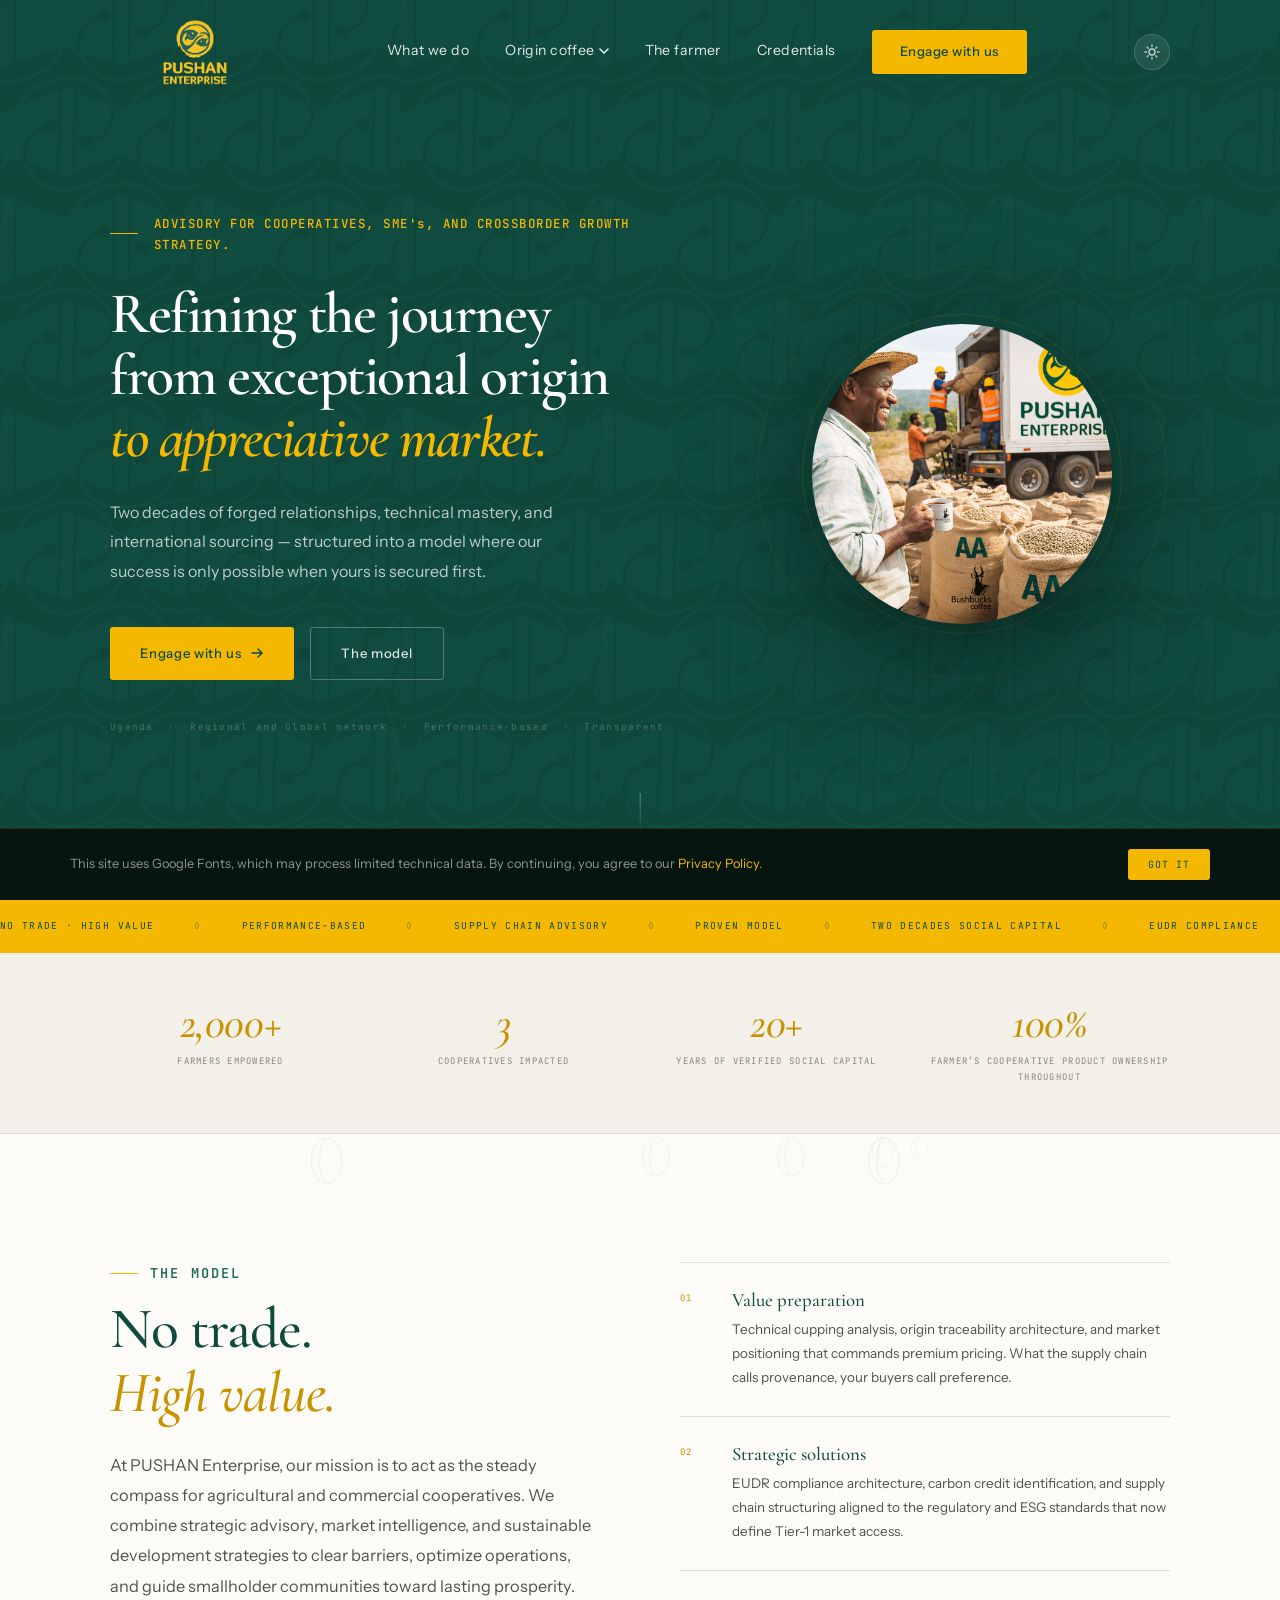
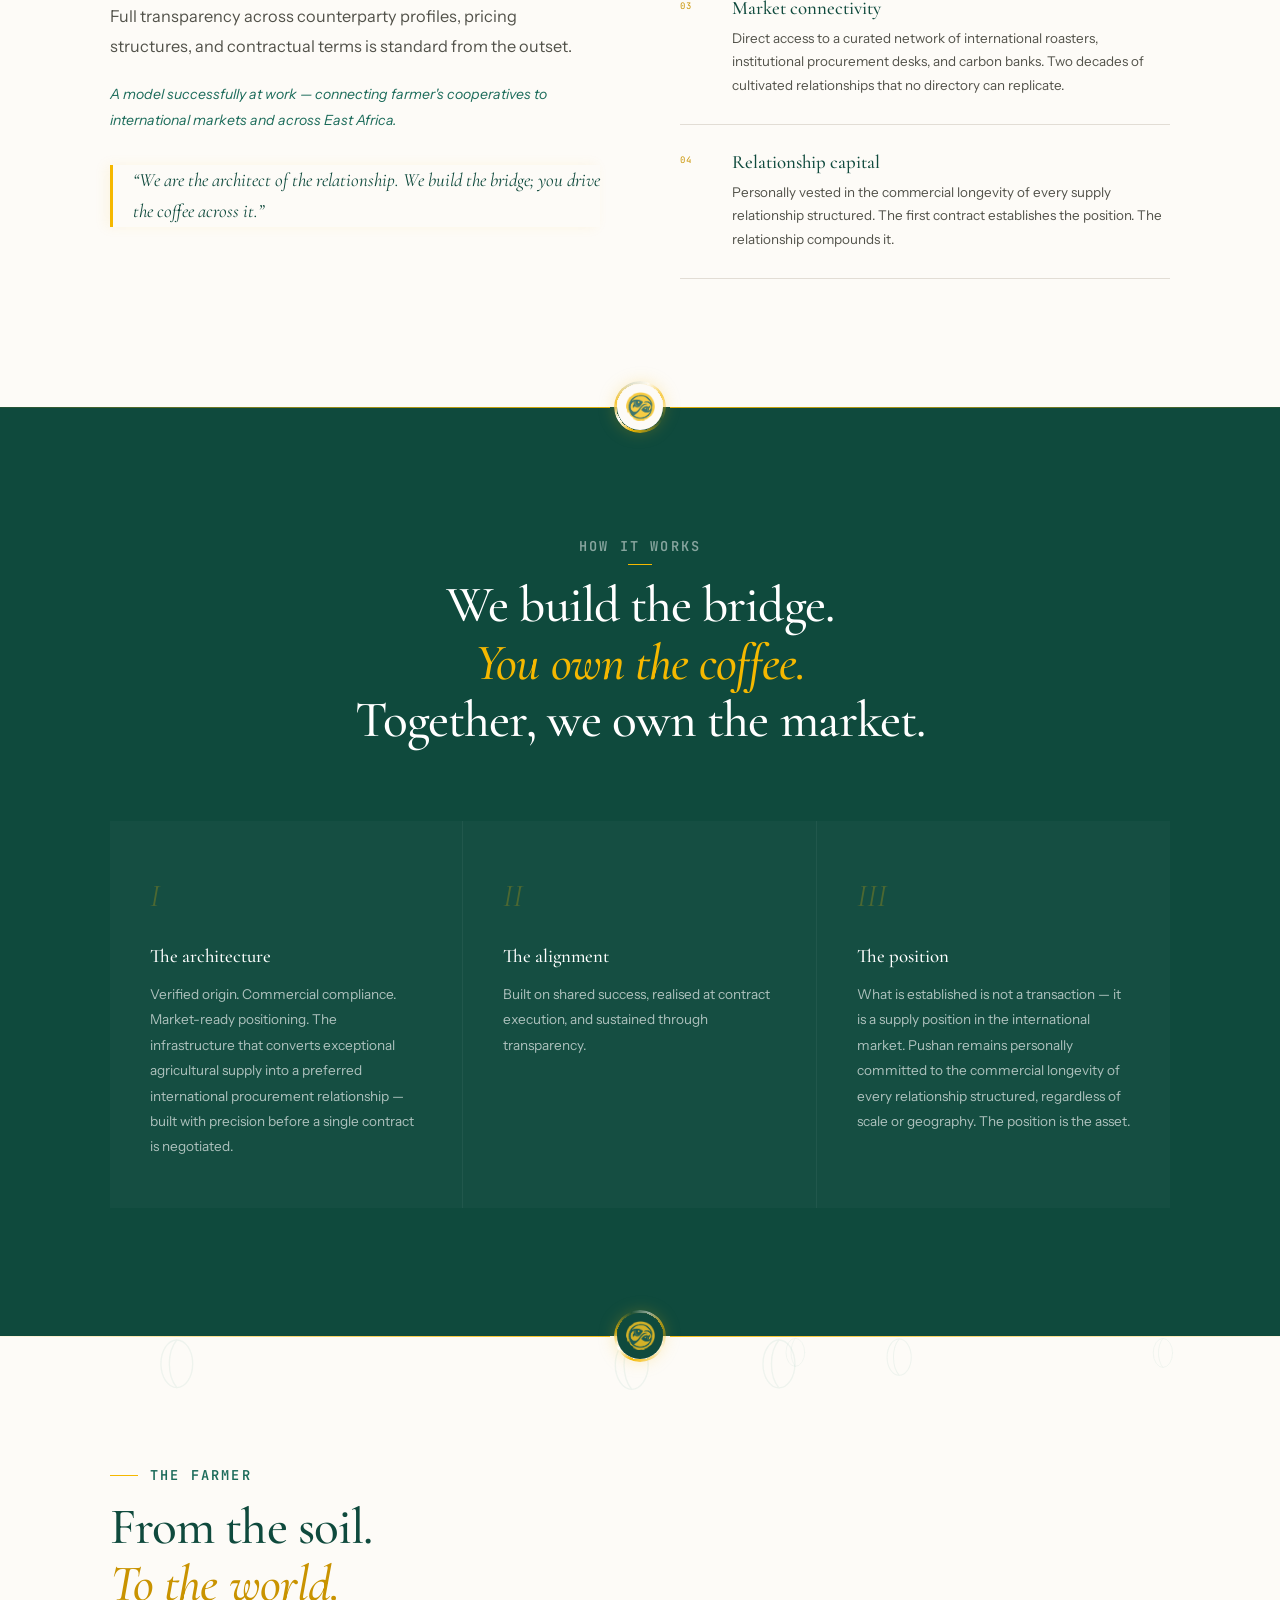
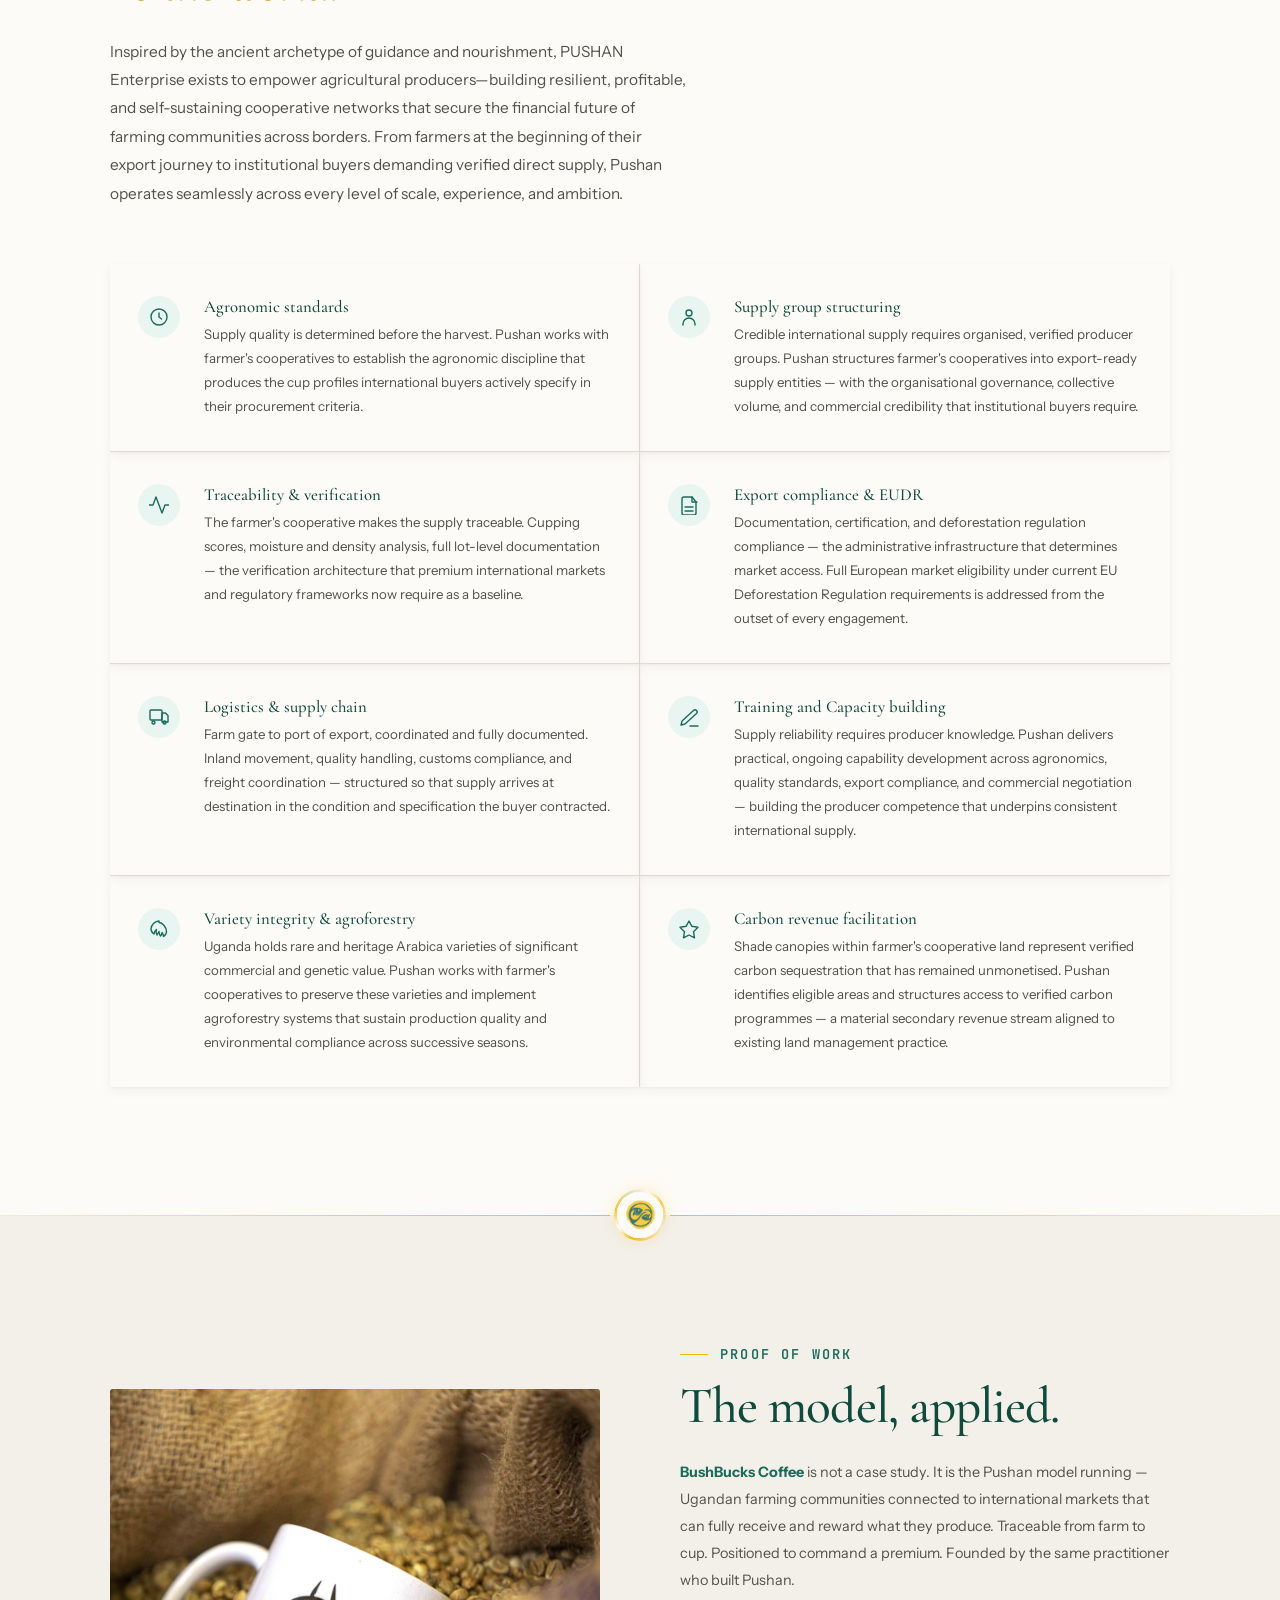
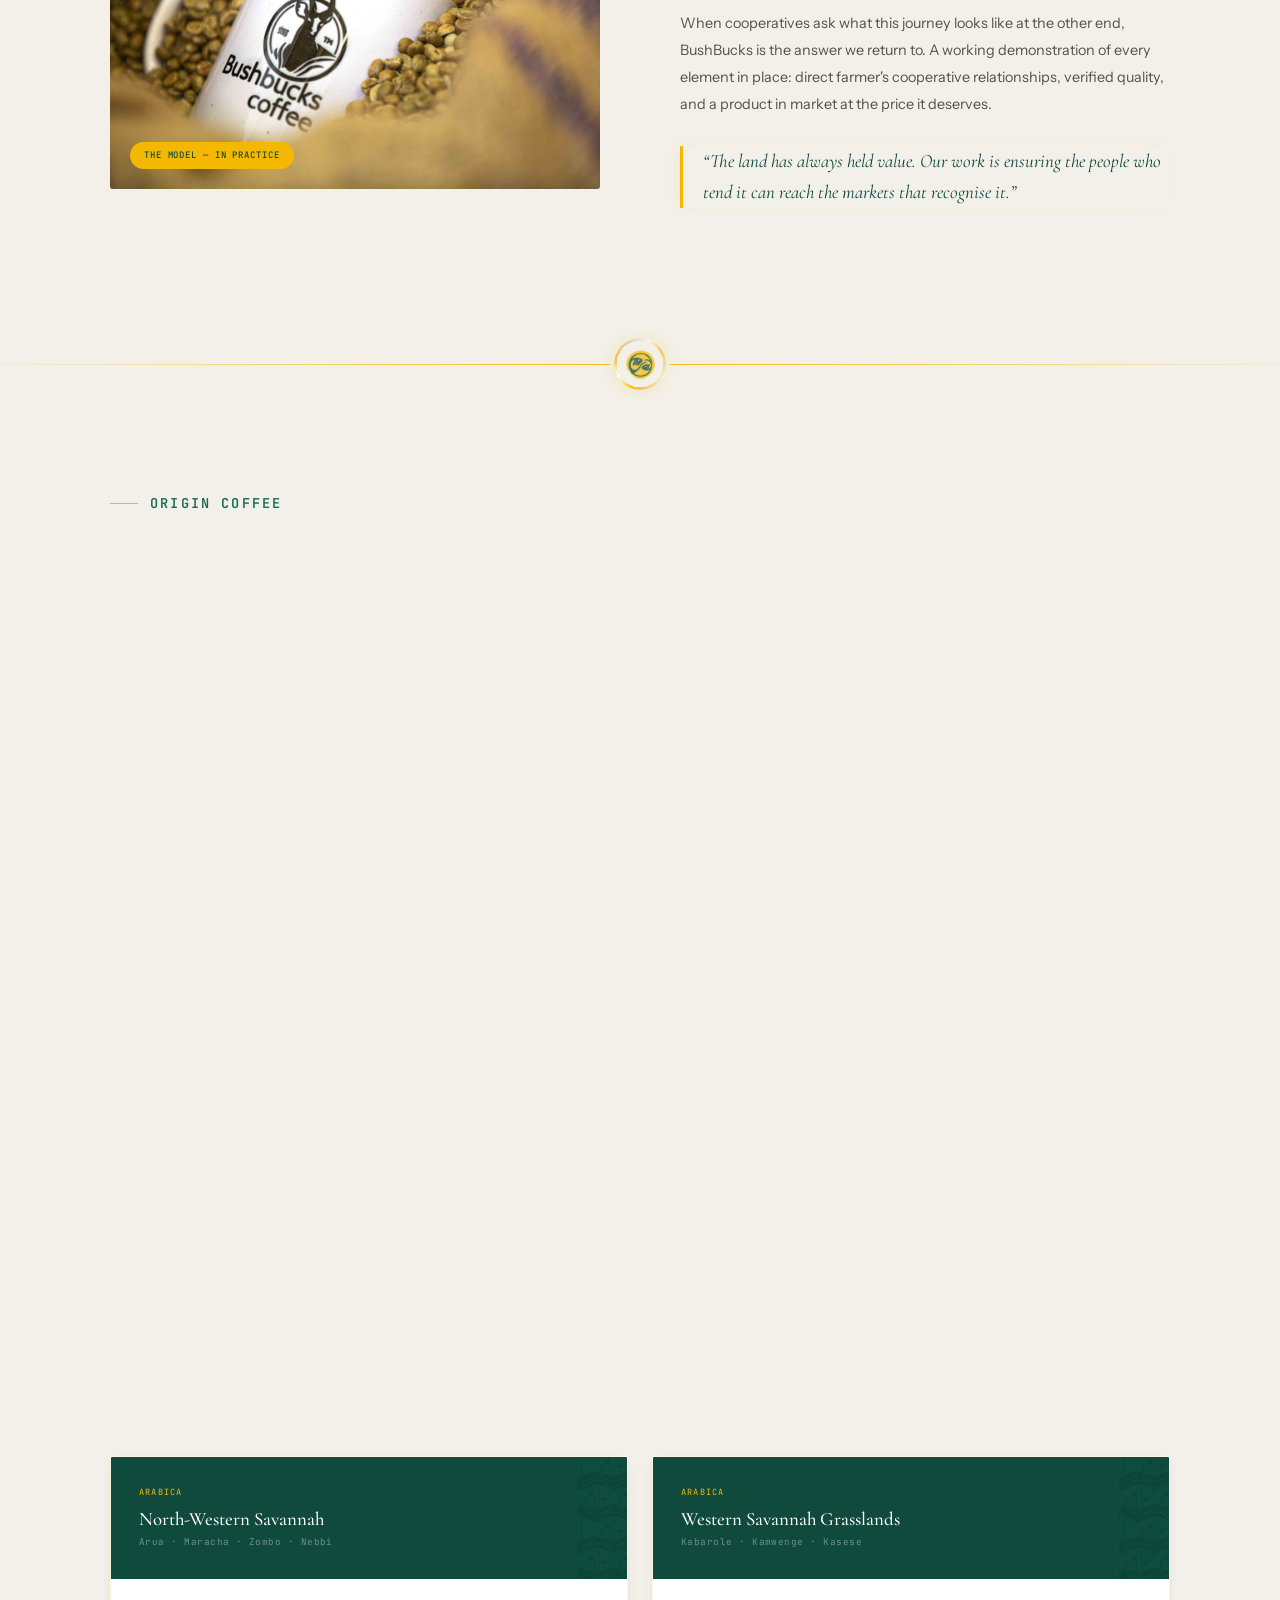
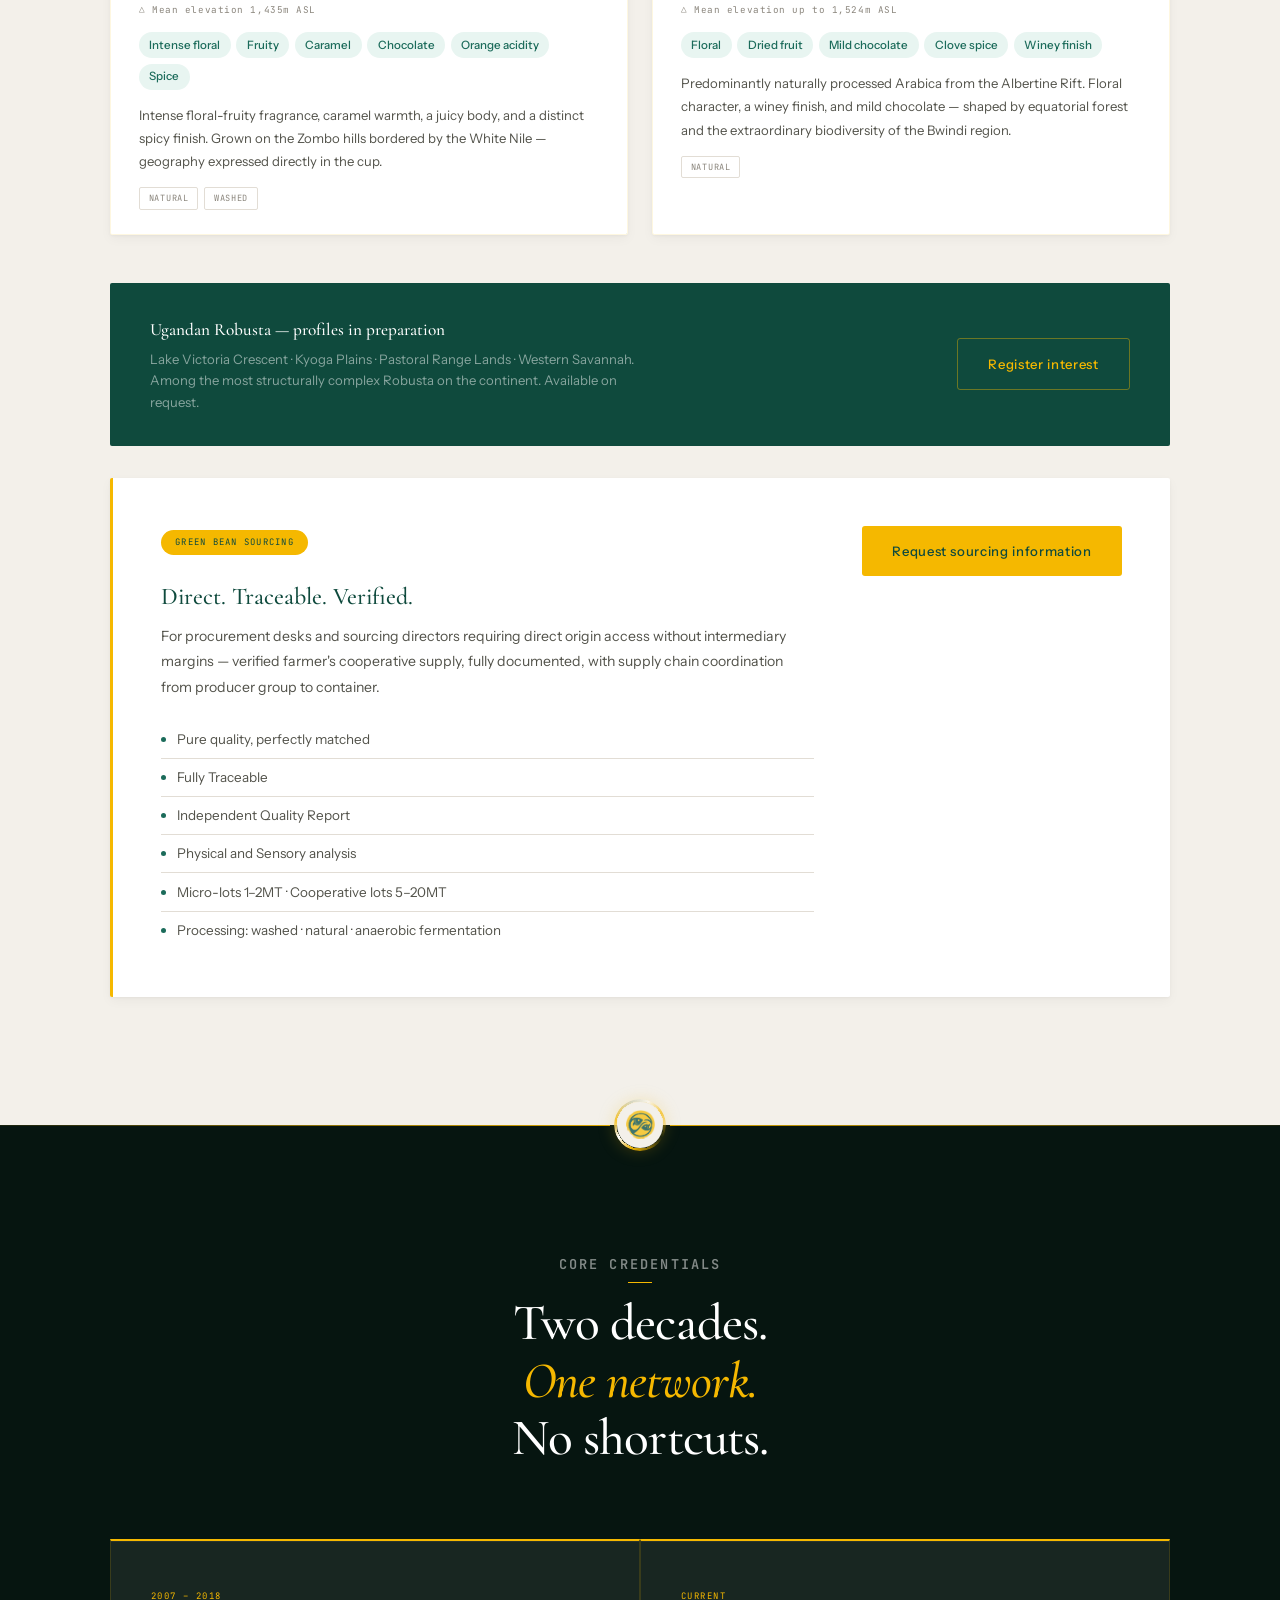
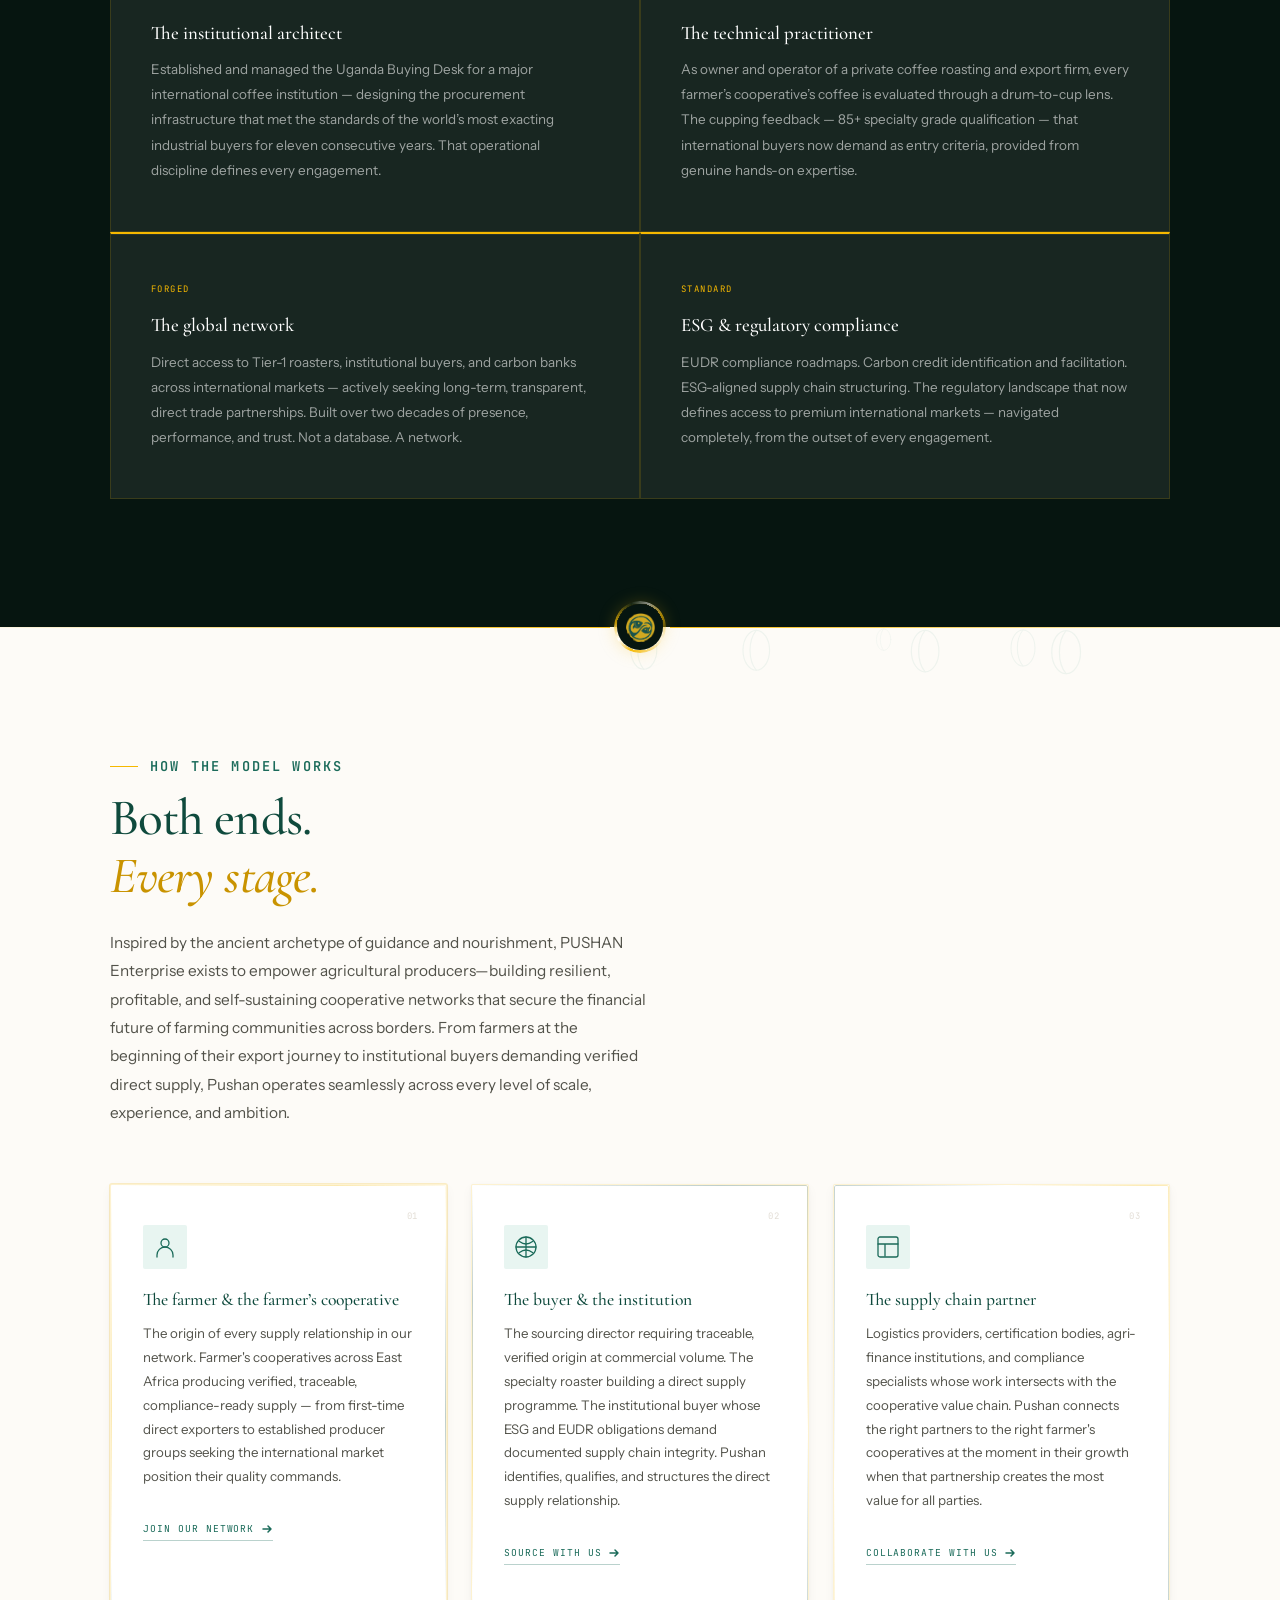
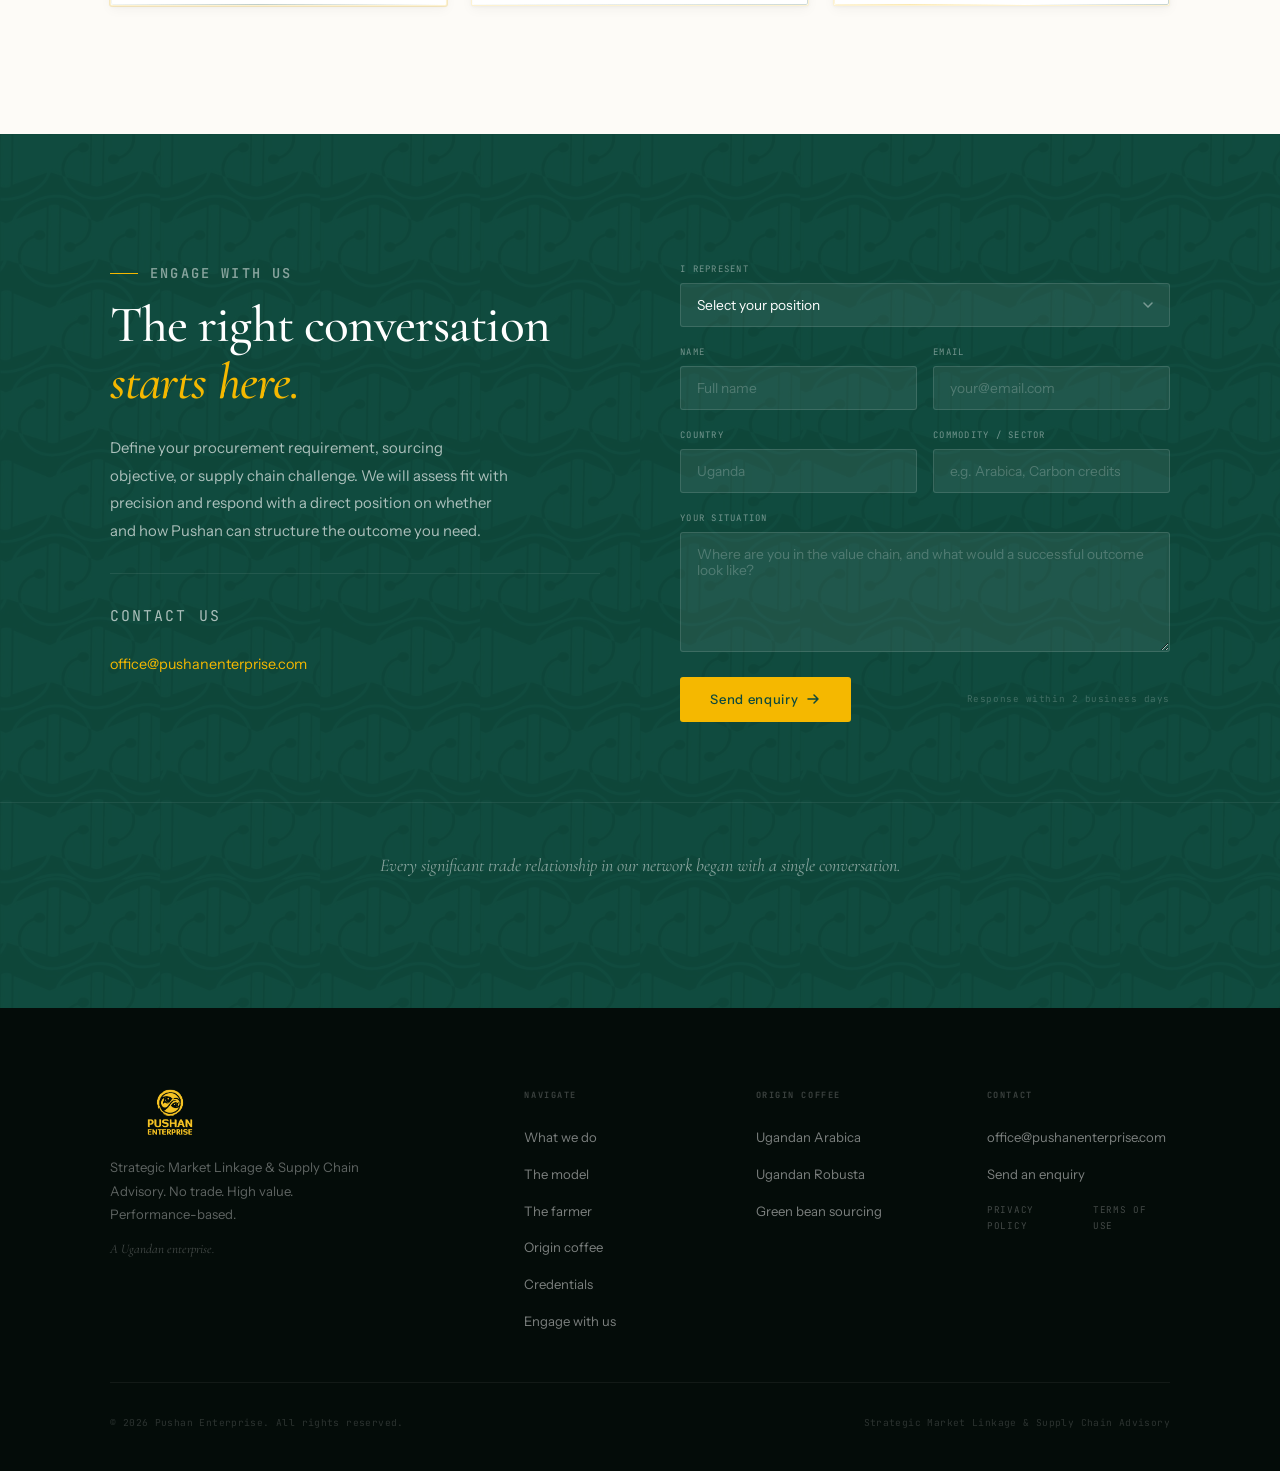
==== index.html @ 95d0691f "Update index.html" ====
<!DOCTYPE html>
<html lang="en">
<head>
  <meta charset="UTF-8" />
  <meta name="viewport" content="width=device-width, initial-scale=1.0" />
  <title>Pushan Enterprise — Strategic Market Linkage &amp; Supply Chain Advisory</title>
  <meta name="description" content="Pushan Enterprise delivers Strategic Market Linkage and Supply Chain Advisory for coffee cooperatives and international buyers. No trade. High value. Performance-based. Kampala, Uganda." />
  <meta name="keywords" content="strategic market linkage, supply chain advisory, coffee cooperative export, Uganda Arabica, green bean sourcing, EUDR compliance, carbon credits, direct trade advisory" />
  <meta name="author" content="Pushan Enterprise" />
  <meta name="robots" content="index, follow" />
  <link rel="canonical" href="https://www.pushanenterprise.com/" />
  <meta property="og:type" content="website" />
  <meta property="og:url" content="https://www.pushanenterprise.com/" />
  <meta property="og:title" content="Pushan Enterprise — Strategic Market Linkage &amp; Supply Chain Advisory" />
  <meta property="og:description" content="No trade. High value. A performance-based advisory model connecting coffee cooperatives to international markets." />
  <meta property="og:image" content="https://www.pushanenterprise.com/images/og-image.jpg" />
  <meta property="og:image:width" content="1200" />
  <meta property="og:image:height" content="630" />
  <meta property="og:site_name" content="Pushan Enterprise" />
  <meta name="twitter:card" content="summary_large_image" />
  <meta name="twitter:title" content="Pushan Enterprise — Strategic Market Linkage" />
  <meta name="twitter:description" content="No trade. High value. Performance-based market linkage for coffee cooperatives." />
  <meta name="twitter:image" content="https://www.pushanenterprise.com/images/og-image.jpg" />
  <link rel="icon" type="image/png" href="images/favicon.png" />
  <link rel="apple-touch-icon" href="images/apple-touch-icon.png" />
  <link rel="preconnect" href="https://fonts.googleapis.com" />
  <link rel="preconnect" href="https://fonts.gstatic.com" crossorigin />
  <link href="https://fonts.googleapis.com/css2?family=Cormorant+Garamond:ital,wght@0,400;0,500;0,600;0,700;1,400;1,600;1,700&family=Instrument+Sans:wght@300;400;500;600&family=JetBrains+Mono:wght@300;400;500&display=swap" rel="stylesheet" />
  <link rel="stylesheet" href="css/style.css" />
  <script type="application/ld+json">{"@context":"https://schema.org","@type":"ProfessionalService","name":"Pushan Enterprise","description":"Strategic Market Linkage and Supply Chain Advisory. Performance-based. No trade. High value.","url":"https://www.pushanenterprise.com","email":"office@pushanenterprise.com","address":{"@type":"PostalAddress","streetAddress":"Plot 104-114 Butabika Road","addressLocality":"Kampala","addressCountry":"UG"},"areaServed":["Uganda","East Africa","Global"],"serviceType":["Strategic Market Linkage","Supply Chain Advisory","Coffee Export Advisory","EUDR Compliance","Carbon Credit Facilitation"]}</script>
</head>
<body>

<div id="scroll-progress" aria-hidden="true"></div>

<!-- NAV -->
<nav id="navbar" role="navigation" aria-label="Main navigation">
  <div class="nav-container">
    <a href="#" class="nav-logo" aria-label="Pushan Enterprise">
      <img src="images/pushan-logo-light.png" alt="Pushan Enterprise" class="logo-light" width="180" height="72" />
      <img src="images/pushan-logo-dark.png" alt="Pushan Enterprise" class="logo-dark" width="180" height="72" />
    </a>
    <ul class="nav-links" role="list">
      <li><a href="#proposition">What we do</a></li>
      <li class="has-drop">
        <a href="#coffee" class="drop-trigger" aria-haspopup="true" aria-expanded="false">
          Origin coffee
          <svg class="chevron" width="10" height="6" viewBox="0 0 10 6" fill="none" aria-hidden="true"><path d="M1 1L5 5L9 1" stroke="currentColor" stroke-width="1.5" stroke-linecap="round"/></svg>
        </a>
        <div class="nav-drop" role="menu">
          <a href="#arabica" role="menuitem"><span class="dl">Ugandan Arabica</span><span class="ds">Highland &middot; South-Western &middot; North-Western &middot; Western</span></a>
          <a href="#robusta" role="menuitem" class="drop-dim" aria-disabled="true"><span class="dl">Ugandan Robusta <span class="soon-pill" aria-label="Coming soon">Soon</span></span><span class="ds">Lake Victoria &middot; Kyoga Plains &middot; Pastoral Ranges</span></a>
          <a href="#green-beans" role="menuitem"><span class="dl">Green Bean Sourcing</span><span class="ds">Direct. Traceable. Verified.</span></a>
        </div>
      </li>
      <li><a href="#farmer">The farmer</a></li>
      <li><a href="#credentials">Credentials</a></li>
      <li><a href="#contact" class="nav-cta">Engage with us</a></li>
    </ul>
    <div class="nav-right">
      <button id="theme-toggle" aria-label="Toggle dark mode">
        <svg class="icon-sun" width="16" height="16" viewBox="0 0 16 16" fill="none" aria-hidden="true"><circle cx="8" cy="8" r="3" stroke="currentColor" stroke-width="1.4"/><path d="M8 1v1.5M8 13.5V15M1 8h1.5M13.5 8H15M3.22 3.22l1.06 1.06M11.72 11.72l1.06 1.06M3.22 12.78l1.06-1.06M11.72 4.28l1.06-1.06" stroke="currentColor" stroke-width="1.4" stroke-linecap="round"/></svg>
        <svg class="icon-moon" width="16" height="16" viewBox="0 0 16 16" fill="none" aria-hidden="true"><path d="M13.5 10A6 6 0 0 1 6 2.5a6 6 0 1 0 7.5 7.5z" stroke="currentColor" stroke-width="1.4" stroke-linecap="round"/></svg>
      </button>
      <button class="nav-toggle" aria-label="Open navigation menu" aria-expanded="false" aria-controls="drawer"><span></span><span></span><span></span></button>
    </div>
  </div>
</nav>

<!-- MOBILE DRAWER -->
<div id="drawer" class="drawer" aria-hidden="true" role="dialog" aria-modal="true" aria-label="Navigation menu">
  <div class="drawer-panel">
    <div class="drawer-head">
      <img src="images/pushan-logo-light.png" alt="Pushan Enterprise" width="130" height="52" />
      <button class="drawer-x" aria-label="Close navigation menu">
        <svg width="18" height="18" viewBox="0 0 18 18" fill="none" aria-hidden="true"><path d="M3 3L15 15M15 3L3 15" stroke="currentColor" stroke-width="1.5" stroke-linecap="round"/></svg>
      </button>
    </div>
    <nav class="drawer-nav" aria-label="Mobile navigation">
      <a href="#proposition">What we do</a>
      <a href="#coffee">Origin coffee</a>
      <a href="#arabica" class="sub-link">Ugandan Arabica</a>
      <a href="#green-beans" class="sub-link">Green bean sourcing</a>
      <a href="#farmer">The farmer</a>
      <a href="#credentials">Credentials</a>
    </nav>
    <a href="#contact" class="drawer-cta-btn">Engage with us</a>
  </div>
</div>
<div class="drawer-veil" aria-hidden="true"></div>

<!-- STICKY MOBILE CTA -->
<div id="sticky-cta" aria-hidden="true"><a href="#contact">Engage with us &rarr;</a></div>

<!-- BACK TO TOP -->
<button id="back-to-top" aria-label="Back to top">
  <svg width="18" height="18" viewBox="0 0 18 18" fill="none" aria-hidden="true"><path d="M4 11L9 6L14 11" stroke="currentColor" stroke-width="1.8" stroke-linecap="round" stroke-linejoin="round"/></svg>
</button>

<!-- HERO -->
<section id="hero" aria-label="Pushan Enterprise">
  <div class="hero-pattern" aria-hidden="true"></div>
  <div class="hero-grain" aria-hidden="true"></div>
  <div class="hero-ring-accent" aria-hidden="true"></div>
  <div class="hero-wrap">
    <div class="hero-left">
      <div class="hero-eyebrow-wrap">
        <span class="eyebrow-rule-top" aria-hidden="true"></span>
        <p class="eyebrow"><span class="eyebrow-bar" aria-hidden="true"></span>ADVISORY FOR COOPERATIVES, SME's, AND CROSSBORDER GROWTH STRATEGY.</p>
      </div>
      <h1 class="hero-h1">
        <span class="line1">Refining the journey</span>
        <span class="line2">from exceptional origin</span>
        <span class="line3"><em>to appreciative market.</em></span>
      </h1>
      <p class="hero-p">Two decades of forged relationships, technical mastery, and international sourcing &mdash; structured into a model where our success is only possible when yours is secured first.</p>
      <div class="hero-actions">
        <a href="#contact" class="btn btn--gold">Engage with us <svg width="14" height="14" viewBox="0 0 14 14" fill="none" aria-hidden="true"><path d="M2 7H12M12 7L8 3M12 7L8 11" stroke="currentColor" stroke-width="1.5" stroke-linecap="round" stroke-linejoin="round"/></svg></a>
        <a href="#proposition" class="btn btn--ghost">The model</a>
      </div>
      <p class="hero-meta">Uganda &nbsp;&middot;&nbsp; Regional and Global network &nbsp;&middot;&nbsp; Performance-based &nbsp;&middot;&nbsp; Transparent</p>
    </div>
    <div class="hero-right" aria-hidden="true">
      <div class="ring r1"></div><div class="ring r2"></div><div class="ring r3"></div>
      <div class="hero-img-box">
        <img src="images/hero-visual.png" alt="" width="360" height="360" class="hero-img" />
      </div>
    </div>
  </div>
  <div class="scroll-indicator" aria-hidden="true"><div class="scroll-indicator-bar"></div><span>scroll</span></div>
</section>

<!-- MARQUEE -->
<div class="marquee" aria-hidden="true" role="presentation">
  <div class="mq-track"><div class="mq-inner">
    <span>No Trade &middot; High Value</span><span class="mdot">&loz;</span>
    <span>Performance-Based</span><span class="mdot">&loz;</span>
    <span>Supply Chain Advisory</span><span class="mdot">&loz;</span>
    <span>Proven Model</span><span class="mdot">&loz;</span>
    <span>Two Decades Social Capital</span><span class="mdot">&loz;</span>
    <span>EUDR Compliance</span><span class="mdot">&loz;</span>
    <span>Carbon Revenue</span><span class="mdot">&loz;</span>
    <span>No Trade &middot; High Value</span><span class="mdot">&loz;</span>
    <span>Performance-Based</span><span class="mdot">&loz;</span>
    <span>Supply Chain Advisory</span><span class="mdot">&loz;</span>
    <span>Proven Model</span><span class="mdot">&loz;</span>
    <span>Two Decades Social Capital</span><span class="mdot">&loz;</span>
    <span>EUDR Compliance</span><span class="mdot">&loz;</span>
    <span>Carbon Revenue</span><span class="mdot">&loz;</span>
  </div></div>
</div>

<!-- CREDENTIAL STRIP -->
<div class="cred-strip" aria-label="Key credentials">
  <div class="container">
    <div class="cred-strip-grid">
      <div class="cs-item reveal">
        <span class="cs-num" data-count="2000" data-suffix="+">2000+</span>
        <span class="cs-label">FARMERS EMPOWERED</span>
      </div>
      <div class="cs-item reveal">
        <span class="cs-num" data-count="3">3</span>
        <span class="cs-label">COOPERATIVES IMPACTED</span>
      </div>
      <div class="cs-item reveal">
        <span class="cs-num" data-count="20" data-suffix="+">20+</span>
        <span class="cs-label">Years of verified social capital</span>
      </div>
      <div class="cs-item reveal">
        <span class="cs-num" data-count="100" data-suffix="%">100%</span>
        <span class="cs-label">Farmer&rsquo;s Cooperative product ownership throughout</span>
      </div>
    </div>
  </div>
</div>

<!-- PROPOSITION -->
<section id="proposition" class="pad" aria-labelledby="prop-heading">
  <div class="container">
    <div class="prop-grid">
      <div class="prop-left">
        <span class="label reveal">The model</span>
        <h2 id="prop-heading" class="dh reveal">No trade.<br/><em>High value.</em></h2>
        <p class="bt reveal">At PUSHAN Enterprise, our mission is to act as the steady compass for agricultural and commercial cooperatives. We combine strategic advisory, market intelligence, and sustainable development strategies to clear barriers, optimize operations, and guide smallholder communities toward lasting prosperity.
          Full transparency across counterparty profiles, pricing structures, and contractual terms is standard from the outset.</p>
        
        <p class="bt reveal" style="font-style:italic; color:var(--teal); font-size:0.88rem;">A model successfully at work &mdash; connecting farmer's cooperatives to international markets and across East Africa.</p>
        <blockquote class="prop-quote reveal">&ldquo;We are the architect of the relationship. We build the bridge; you drive the coffee across it.&rdquo;</blockquote>
      </div>
      <div class="prop-right">
        <div class="pillar reveal"><div class="pillar-n">01</div><div><h3>Value preparation</h3><p>Technical cupping analysis, origin traceability architecture, and market positioning that commands premium pricing. What the supply chain calls provenance, your buyers call preference.</p></div></div>
        <div class="pillar reveal"><div class="pillar-n">02</div><div><h3>Strategic solutions</h3><p>EUDR compliance architecture, carbon credit identification, and supply chain structuring aligned to the regulatory and ESG standards that now define Tier-1 market access.</p></div></div>
        <div class="pillar reveal"><div class="pillar-n">03</div><div><h3>Market connectivity</h3><p>Direct access to a curated network of international roasters, institutional procurement desks, and carbon banks. Two decades of cultivated relationships that no directory can replicate.</p></div></div>
        <div class="pillar reveal"><div class="pillar-n">04</div><div><h3>Relationship capital</h3><p>Personally vested in the commercial longevity of every supply relationship structured. The first contract establishes the position. The relationship compounds it.</p></div></div>
      </div>
    </div>
  </div>
</section>
<div class="section-seal" data-bg="primary" aria-hidden="true"><div class="seal-line"></div><div class="seal-mark"><img src="images/pushan-icon.png" alt="" width="20" height="20" loading="lazy" /></div><div class="seal-line"></div></div>

<!-- THE BRIDGE -->
<section id="bridge" class="pad bridge-dark" aria-labelledby="bridge-heading">
  <div class="bridge-grain" aria-hidden="true"></div>
  <div class="container">
    <div class="bridge-head">
      <span class="label label--lt label--center reveal">How it works</span>
      <h2 id="bridge-heading" class="dh dh--lt reveal">We build the bridge.<br/><em>You own the coffee.</em><br/>Together, we own the market.</h2>
    </div>
    <div class="bridge-grid">
      <div class="bridge-panel reveal">
        <span class="bp-num">I</span>
        <h3>The architecture</h3>
        <p>Verified origin. Commercial compliance. Market-ready positioning. The infrastructure that converts exceptional agricultural supply into a preferred international procurement relationship &mdash; built with precision before a single contract is negotiated.</p>
      </div>
      <div class="bridge-panel reveal">
        <span class="bp-num">II</span>
        <h3>The alignment</h3>
        <p>Built on shared success, realised at contract execution, and sustained through transparency.</p>
      </div>
      <div class="bridge-panel reveal">
        <span class="bp-num">III</span>
        <h3>The position</h3>
        <p>What is established is not a transaction &mdash; it is a supply position in the international market. Pushan remains personally committed to the commercial longevity of every relationship structured, regardless of scale or geography. The position is the asset.</p>
      </div>
    </div>
  </div>
</section>
<div class="section-seal" data-bg="dark" aria-hidden="true"><div class="seal-line"></div><div class="seal-mark"><img src="images/pushan-icon.png" alt="" width="20" height="20" loading="lazy" /></div><div class="seal-line"></div></div>

<!-- THE FARMER -->
<section id="farmer" class="pad" aria-labelledby="farmer-heading">
  <div class="container">
    <div class="farmer-head">
      <span class="label reveal">The farmer</span>
      <h2 id="farmer-heading" class="dh reveal">From the soil.<br/><em>To the world.</em></h2>
      <p class="bt reveal" style="max-width:580px;">Inspired by the ancient archetype of guidance and nourishment, PUSHAN Enterprise exists to empower agricultural producers—building resilient, profitable, and self-sustaining cooperative networks that secure the financial future of farming communities across borders. From farmers at the beginning of their export journey to institutional buyers demanding verified direct supply, Pushan operates seamlessly across every level of scale, experience, and ambition.</p>
    </div>
    <div class="journey-grid">
      <div class="jitem reveal">
        <div class="jicon" aria-hidden="true"><svg width="20" height="20" viewBox="0 0 20 20" fill="none" stroke="currentColor" stroke-width="1.4" stroke-linecap="round" stroke-linejoin="round"><circle cx="10" cy="10" r="8"/><path d="M10 6v4l2.5 2"/></svg></div>
        <div class="jtext"><h3>Agronomic standards</h3><p>Supply quality is determined before the harvest. Pushan works with farmer's cooperatives to establish the agronomic discipline that produces the cup profiles international buyers actively specify in their procurement criteria.</p></div>
      </div>
      <div class="jitem reveal">
        <div class="jicon" aria-hidden="true"><svg width="20" height="20" viewBox="0 0 20 20" fill="none" stroke="currentColor" stroke-width="1.4" stroke-linecap="round" stroke-linejoin="round"><circle cx="10" cy="6" r="3"/><path d="M4 18v-1a6 6 0 0 1 12 0v1"/></svg></div>
        <div class="jtext"><h3>Supply group structuring</h3><p>Credible international supply requires organised, verified producer groups. Pushan structures farmer's cooperatives into export-ready supply entities &mdash; with the organisational governance, collective volume, and commercial credibility that institutional buyers require.</p></div>
      </div>
      <div class="jitem reveal">
        <div class="jicon" aria-hidden="true"><svg width="20" height="20" viewBox="0 0 20 20" fill="none" stroke="currentColor" stroke-width="1.4" stroke-linecap="round" stroke-linejoin="round"><polyline points="20 10 16 10 13 18 7 2 4 10 0 10"/></svg></div>
        <div class="jtext"><h3>Traceability &amp; verification</h3><p>The farmer's cooperative makes the supply traceable. Cupping scores, moisture and density analysis, full lot-level documentation &mdash; the verification architecture that premium international markets and regulatory frameworks now require as a baseline.</p></div>
      </div>
      <div class="jitem reveal">
        <div class="jicon" aria-hidden="true"><svg width="20" height="20" viewBox="0 0 20 20" fill="none" stroke="currentColor" stroke-width="1.4" stroke-linecap="round" stroke-linejoin="round"><path d="M13 2H5a2 2 0 0 0-2 2v14a2 2 0 0 0 2 2h10a2 2 0 0 0 2-2V7z"/><polyline points="13,2 13,7 18,7"/><line x1="14" y1="12" x2="6" y2="12"/><line x1="14" y1="16" x2="6" y2="16"/></svg></div>
        <div class="jtext"><h3>Export compliance &amp; EUDR</h3><p>Documentation, certification, and deforestation regulation compliance &mdash; the administrative infrastructure that determines market access. Full European market eligibility under current EU Deforestation Regulation requirements is addressed from the outset of every engagement.</p></div>
      </div>
      <div class="jitem reveal">
        <div class="jicon" aria-hidden="true"><svg width="20" height="20" viewBox="0 0 20 20" fill="none" stroke="currentColor" stroke-width="1.4" stroke-linecap="round" stroke-linejoin="round"><rect x="1" y="3" width="12" height="10" rx="1"/><path d="M13 6h3.5l2.5 2.5V15h-6V6z"/><circle cx="4.5" cy="15.5" r="1.5"/><circle cx="15.5" cy="15.5" r="1.5"/></svg></div>
        <div class="jtext"><h3>Logistics &amp; supply chain</h3><p>Farm gate to port of export, coordinated and fully documented. Inland movement, quality handling, customs compliance, and freight coordination &mdash; structured so that supply arrives at destination in the condition and specification the buyer contracted.</p></div>
      </div>
      <div class="jitem reveal">
        <div class="jicon" aria-hidden="true"><svg width="20" height="20" viewBox="0 0 20 20" fill="none" stroke="currentColor" stroke-width="1.4" stroke-linecap="round" stroke-linejoin="round"><path d="M11 19h8"/><path d="M14.5 3.5a2 2 0 0 1 3 3L6 17l-4 1 1-4L14.5 3.5z"/></svg></div>
        <div class="jtext"><h3>Training and Capacity building</h3><p>Supply reliability requires producer knowledge. Pushan delivers practical, ongoing capability development across agronomics, quality standards, export compliance, and commercial negotiation &mdash; building the producer competence that underpins consistent international supply.</p></div>
      </div>
      <div class="jitem reveal">
        <div class="jicon" aria-hidden="true"><svg width="20" height="20" viewBox="0 0 20 20" fill="none" stroke="currentColor" stroke-width="1.4" stroke-linecap="round" stroke-linejoin="round"><path d="M10 2C6 2 2 6 2 10c0 2.5 1.5 4 3 5 0-2 1-3.5 2.5-4.5C6.5 12 7 14 8 16c.5-1 1.5-2.5 2-3.5 0 1.5.5 3 1.5 4.5.5-.5 1.5-2 1.5-3.5 1 1 1.5 2.5 1.5 4 1.5-1 3-2.5 3-5 0-4-4-9-7.5-9z"/></svg></div>
        <div class="jtext"><h3>Variety integrity &amp; agroforestry</h3><p>Uganda holds rare and heritage Arabica varieties of significant commercial and genetic value. Pushan works with farmer's cooperatives to preserve these varieties and implement agroforestry systems that sustain production quality and environmental compliance across successive seasons.</p></div>
      </div>
      <div class="jitem reveal">
        <div class="jicon" aria-hidden="true"><svg width="20" height="20" viewBox="0 0 20 20" fill="none" stroke="currentColor" stroke-width="1.4" stroke-linecap="round" stroke-linejoin="round"><polygon points="10 2 12.9 7.3 19 8.3 14.5 12.7 15.5 18.8 10 16 4.5 18.8 5.5 12.7 1 8.3 7.1 7.3 10 2"/></svg></div>
        <div class="jtext"><h3>Carbon revenue facilitation</h3><p>Shade canopies within farmer's cooperative land represent verified carbon sequestration that has remained unmonetised. Pushan identifies eligible areas and structures access to verified carbon programmes &mdash; a material secondary revenue stream aligned to existing land management practice.</p></div>
      </div>
    </div>
  </div>
</section>
<div class="section-seal" data-bg="primary" aria-hidden="true"><div class="seal-line"></div><div class="seal-mark"><img src="images/pushan-icon.png" alt="" width="20" height="20" loading="lazy" /></div><div class="seal-line"></div></div>

<!-- PROOF OF WORK -->
<section id="proof" class="pad proof-section" aria-labelledby="proof-heading">
  <div class="container">
    <div class="proof-grid">
      <div class="proof-img-wrap reveal">
        <img src="images/bushbucks-farm.jpg" alt="BushBucks Coffee — Ugandan coffee farm" width="600" height="420" loading="lazy" class="proof-img" onerror="this.style.display='none';this.nextElementSibling.style.display='flex';" />
        <div class="proof-img-placeholder" style="display:none;">
          <img src="images/pushan-icon.png" alt="" width="80" style="opacity:0.25;" />
          <span class="proof-placeholder-label">Farm photography coming</span>
        </div>
        <div class="proof-badge">The model &mdash; in practice</div>
      </div>
      <div class="proof-text reveal">
        <span class="label">Proof of work</span>
        <h2 id="proof-heading" class="dh">The model, applied.</h2>
        <p><a href="https://www.bushbuckscoffee.com" target="_blank" rel="noopener noreferrer"><strong>BushBucks Coffee</strong></a> is not a case study. It is the Pushan model running &mdash; Ugandan farming communities connected to international markets that can fully receive and reward what they produce. Traceable from farm to cup. Positioned to command a premium. Founded by the same practitioner who built Pushan.</p>
        <p>When cooperatives ask what this journey looks like at the other end, BushBucks is the answer we return to. A working demonstration of every element in place: direct farmer's cooperative relationships, verified quality, and a product in market at the price it deserves.</p>
        <blockquote class="proof-quote">&ldquo;The land has always held value. Our work is ensuring the people who tend it can reach the markets that recognise it.&rdquo;</blockquote>
      </div>
    </div>
  </div>
</section>
<div class="section-seal" data-bg="secondary" aria-hidden="true"><div class="seal-line"></div><div class="seal-mark"><img src="images/pushan-icon.png" alt="" width="20" height="20" loading="lazy" /></div><div class="seal-line"></div></div>

<!-- COFFEE -->
<section id="coffee" class="pad coffee-bg" aria-labelledby="coffee-heading">
  <div class="container">
    <div class="coffee-head">
      <span class="label reveal">Origin coffee</span>
      <h2 id="coffee-heading" class="dh reveal">Exceptional origin.<br/><em>Verified character.</em></h2>
      <p class="bt reveal" style="max-width:600px;">Uganda holds a position of particular significance in the world of specialty coffee. Arabica from the highland slopes of Mt. Elgon and Rwenzori, shaped by altitude, volcanic soil, and generations of craft. These are not commodity lots. They are provenance stories &mdash; fully verifiable from farm to cup, and actively sought by the buyers in our network.</p>
    </div>

    <div id="arabica" class="coffee-cat">
      <div class="cat-head reveal">
        <span class="cat-pill">Ugandan Arabica</span>
        <h3 class="cat-title">High-altitude. Complex. Irreplaceable.</h3>
        <p class="cat-sub">Grown above 1,500m across four distinct agro-ecological zones, each with a flavour identity shaped by its geography, microclimate, and the communities who tend it. Profiled by the Uganda Coffee Development Authority.</p>
      </div>
      <div class="zones">
        <article class="zone metal-border metal-border--a reveal">
          <div class="zone-top"><div class="zt">Arabica</div><h4>Highland Ranges</h4><p class="zgeo">Mt. Elgon &middot; Rwenzori &middot; Mt. Muhabura</p></div>
          <div class="zone-body">
            <p class="zalt">&#9651; Mean elevation 1,855m ASL</p>
            <div class="zflavours"><span>Floral</span><span>Citrus</span><span>Berry</span><span>Chocolate</span><span>Caramel</span><span>Nutty</span></div>
            <p class="zdesc">Enzymatic complexity &mdash; floral, citrus, and berry &mdash; layered with sugar browning character. Bright acidity. A profile built by volcanic soil and sustained mountain altitude that buyers in specialty markets consistently return to.</p>
            <div class="zprocess"><span>Washed</span><span>Natural</span><span>Anaerobic</span></div>
          </div>
        </article>
        <article class="zone metal-border metal-border--b reveal">
          <div class="zone-top"><div class="zt">Arabica</div><h4>South-Western Farm Lands</h4><p class="zgeo">Ibanda &middot; Kanungu &middot; Rukungiri &middot; Kisoro</p></div>
          <div class="zone-body">
            <p class="zalt">&#9651; Mean elevation 1,545m ASL</p>
            <div class="zflavours"><span>Coffee blossom</span><span>Lemon zest</span><span>Mild citrus</span><span>Dried tropical fruit</span></div>
            <p class="zdesc">Mellow body, clean citrus character, and a dried tropical fruit finish. Andulating hills, cool temperatures, and fertile valleys produce a refined and exceptionally balanced cup.</p>
            <div class="zprocess"><span>Washed</span><span>Natural</span></div>
          </div>
        </article>
        <article class="zone metal-border metal-border--c reveal">
          <div class="zone-top"><div class="zt">Arabica</div><h4>North-Western Savannah</h4><p class="zgeo">Arua &middot; Maracha &middot; Zombo &middot; Nebbi</p></div>
          <div class="zone-body">
            <p class="zalt">&#9651; Mean elevation 1,435m ASL</p>
            <div class="zflavours"><span>Intense floral</span><span>Fruity</span><span>Caramel</span><span>Chocolate</span><span>Orange acidity</span><span>Spice</span></div>
            <p class="zdesc">Intense floral-fruity fragrance, caramel warmth, a juicy body, and a distinct spicy finish. Grown on the Zombo hills bordered by the White Nile &mdash; geography expressed directly in the cup.</p>
            <div class="zprocess"><span>Natural</span><span>Washed</span></div>
          </div>
        </article>
        <article class="zone metal-border metal-border--a reveal">
          <div class="zone-top"><div class="zt">Arabica</div><h4>Western Savannah Grasslands</h4><p class="zgeo">Kabarole &middot; Kamwenge &middot; Kasese</p></div>
          <div class="zone-body">
            <p class="zalt">&#9651; Mean elevation up to 1,524m ASL</p>
            <div class="zflavours"><span>Floral</span><span>Dried fruit</span><span>Mild chocolate</span><span>Clove spice</span><span>Winey finish</span></div>
            <p class="zdesc">Predominantly naturally processed Arabica from the Albertine Rift. Floral character, a winey finish, and mild chocolate &mdash; shaped by equatorial forest and the extraordinary biodiversity of the Bwindi region.</p>
            <div class="zprocess"><span>Natural</span></div>
          </div>
        </article>
      </div>
    </div>

    <div id="robusta" class="robusta-bar reveal">
      <div class="rb-inner">
        <div>
          <p class="rb-label">Ugandan Robusta &mdash; profiles in preparation</p>
          <p class="rb-sub">Lake Victoria Crescent &middot; Kyoga Plains &middot; Pastoral Range Lands &middot; Western Savannah. Among the most structurally complex Robusta on the continent. Available on request.</p>
        </div>
        <a href="#contact" class="btn btn--ghost-gold">Register interest</a>
      </div>
    </div>

    <div id="green-beans" class="green-block reveal">
      <div class="gb-inner">
        <div class="gb-text">
          <span class="cat-pill cat-pill--gold">Green Bean Sourcing</span>
          <h3>Direct. Traceable. Verified.</h3>
          <p>For procurement desks and sourcing directors requiring direct origin access without intermediary margins &mdash; verified farmer's cooperative supply, fully documented, with supply chain coordination from producer group to container.</p>
          <ul class="gb-list" role="list">
            <li>Pure quality, perfectly matched</li>
            <li>Fully Traceable</li>
            <li>Independent Quality Report</li>
            <li>Physical and Sensory analysis</li>
            <li>Micro-lots 1&ndash;2MT &middot; Cooperative lots 5&ndash;20MT</li>
            <li>Processing: washed &middot; natural &middot; anaerobic fermentation</li>
          </ul>
        </div>
        <div class="gb-cta"><a href="#contact" class="btn btn--gold">Request sourcing information</a></div>
      </div>
    </div>
  </div>
</section>
<div class="section-seal" data-bg="secondary" aria-hidden="true"><div class="seal-line"></div><div class="seal-mark"><img src="images/pushan-icon.png" alt="" width="20" height="20" loading="lazy" /></div><div class="seal-line"></div></div>

<!-- CREDENTIALS -->
<section id="credentials" class="pad cred-dark" aria-labelledby="cred-heading">
  <div class="cred-grain" aria-hidden="true"></div>
  <div class="container">
    <div class="cred-head">
      <span class="label label--lt label--center reveal">Core credentials</span>
      <h2 id="cred-heading" class="dh dh--lt reveal">Two decades.<br/><em>One network.</em><br/>No shortcuts.</h2>
    </div>
    <div class="cred-grid">
      <div class="ccard metal-border metal-border--b reveal">
        <div class="ccard-period">2007 &ndash; 2018</div>
        <h3>The institutional architect</h3>
        <p>Established and managed the Uganda Buying Desk for a major international coffee institution &mdash; designing the procurement infrastructure that met the standards of the world&rsquo;s most exacting industrial buyers for eleven consecutive years. That operational discipline defines every engagement.</p>
      </div>
      <div class="ccard metal-border metal-border--c reveal">
        <div class="ccard-period">Current</div>
        <h3>The technical practitioner</h3>
        <p>As owner and operator of a private coffee roasting and export firm, every farmer&rsquo;s cooperative&rsquo;s coffee is evaluated through a drum-to-cup lens. The cupping feedback &mdash; 85+ specialty grade qualification &mdash; that international buyers now demand as entry criteria, provided from genuine hands-on expertise.</p>
      </div>
      <div class="ccard metal-border metal-border--a reveal">
        <div class="ccard-period">Forged</div>
        <h3>The global network</h3>
        <p>Direct access to Tier-1 roasters, institutional buyers, and carbon banks across international markets &mdash; actively seeking long-term, transparent, direct trade partnerships. Built over two decades of presence, performance, and trust. Not a database. A network.</p>
      </div>
      <div class="ccard metal-border metal-border--b reveal">
        <div class="ccard-period">Standard</div>
        <h3>ESG &amp; regulatory compliance</h3>
        <p>EUDR compliance roadmaps. Carbon credit identification and facilitation. ESG-aligned supply chain structuring. The regulatory landscape that now defines access to premium international markets &mdash; navigated completely, from the outset of every engagement.</p>
      </div>
    </div>
  </div>
</section>
<div class="section-seal" data-bg="darkest" aria-hidden="true"><div class="seal-line"></div><div class="seal-mark"><img src="images/pushan-icon.png" alt="" width="20" height="20" loading="lazy" /></div><div class="seal-line"></div></div>

<!-- WHO -->
<section id="who" class="pad" aria-labelledby="who-heading">
  <div class="container">
    <div class="who-head">
      <span class="label reveal">How the model works</span>
      <h2 id="who-heading" class="dh reveal">Both ends.<br/><em>Every stage.</em></h2>
      <p class="bt reveal" style="max-width:540px;">Inspired by the ancient archetype of guidance and nourishment, PUSHAN Enterprise exists to empower agricultural producers—building resilient, profitable, and self-sustaining cooperative networks that secure the financial future of farming communities across borders. From farmers at the beginning of their export journey to institutional buyers demanding verified direct supply, Pushan operates seamlessly across every level of scale, experience, and ambition.</p>
    </div>
    <div class="who-grid">
      <div class="wcard wcard--primary reveal">
        <div class="wn" aria-hidden="true">01</div>
        <div class="wicon" aria-hidden="true"><svg width="24" height="24" viewBox="0 0 24 24" fill="none" stroke="currentColor" stroke-width="1.3" stroke-linecap="round" stroke-linejoin="round"><circle cx="12" cy="8" r="4"/><path d="M4 22v-2a8 8 0 0 1 16 0v2"/></svg></div>
        <h3>The farmer &amp; the farmer&rsquo;s cooperative</h3>
        <p>The origin of every supply relationship in our network. Farmer's cooperatives across East Africa producing verified, traceable, compliance-ready supply &mdash; from first-time direct exporters to established producer groups seeking the international market position their quality commands.</p>
        <a href="#contact" class="wlink">Join our Network <svg width="12" height="12" viewBox="0 0 12 12" fill="none" aria-hidden="true"><path d="M2 6H10M10 6L7 3M10 6L7 9" stroke="currentColor" stroke-width="1.5" stroke-linecap="round" stroke-linejoin="round"/></svg></a>
      </div>
      <div class="wcard reveal">
        <div class="wn" aria-hidden="true">02</div>
        <div class="wicon" aria-hidden="true"><svg width="24" height="24" viewBox="0 0 24 24" fill="none" stroke="currentColor" stroke-width="1.3" stroke-linecap="round" stroke-linejoin="round"><circle cx="12" cy="12" r="10"/><path d="M12 2v20M2 12h20"/><path d="M5.5 6.5C7.5 8 10 9 12 9s4.5-1 6.5-2.5M5.5 17.5C7.5 16 10 15 12 15s4.5 1 6.5 2.5"/></svg></div>
        <h3>The buyer &amp; the institution</h3>
        <p>The sourcing director requiring traceable, verified origin at commercial volume. The specialty roaster building a direct supply programme. The institutional buyer whose ESG and EUDR obligations demand documented supply chain integrity. Pushan identifies, qualifies, and structures the direct supply relationship.</p>
        <a href="#contact" class="wlink">Source with us <svg width="12" height="12" viewBox="0 0 12 12" fill="none" aria-hidden="true"><path d="M2 6H10M10 6L7 3M10 6L7 9" stroke="currentColor" stroke-width="1.5" stroke-linecap="round" stroke-linejoin="round"/></svg></a>
      </div>
      <div class="wcard reveal">
        <div class="wn" aria-hidden="true">03</div>
        <div class="wicon" aria-hidden="true"><svg width="24" height="24" viewBox="0 0 24 24" fill="none" stroke="currentColor" stroke-width="1.3" stroke-linecap="round" stroke-linejoin="round"><rect x="2" y="2" width="20" height="20" rx="2"/><path d="M2 9h20M9 21V9"/></svg></div>
        <h3>The supply chain partner</h3>
        <p>Logistics providers, certification bodies, agri-finance institutions, and compliance specialists whose work intersects with the cooperative value chain. Pushan connects the right partners to the right farmer's cooperatives at the moment in their growth when that partnership creates the most value for all parties.</p>
        <a href="#contact" class="wlink">Collaborate with us <svg width="12" height="12" viewBox="0 0 12 12" fill="none" aria-hidden="true"><path d="M2 6H10M10 6L7 3M10 6L7 9" stroke="currentColor" stroke-width="1.5" stroke-linecap="round" stroke-linejoin="round"/></svg></a>
      </div>
    </div>
  </div>
</section>

<!-- CONTACT -->
<section id="contact" class="pad contact-dark" aria-labelledby="contact-heading">
  <div class="contact-grain" aria-hidden="true"></div>
  <div class="container">
    <div class="contact-grid">
      <div class="contact-left reveal">
        <span class="label label--lt">Engage with us</span>
        <h2 id="contact-heading" class="dh dh--lt">The right conversation<br/><em>starts here.</em></h2>
        <p>Define your procurement requirement, sourcing objective, or supply chain challenge. We will assess fit with precision and respond with a direct position on whether and how Pushan can structure the outcome you need.</p>
        <div class="cdetail">
          <p class="cdl">Contact Us</p>
          <a href="mailto:office@pushanenterprise.com" class="cdv">office@pushanenterprise.com</a>
        </div>
      </div>
      <div class="reveal">
        <form id="contact-form" action="#" method="POST" class="cform" novalidate aria-label="Enquiry form">
          <div class="fg">
            <label class="fl" for="type">I represent</label>
            <select name="type" id="type" class="fc" required aria-required="true">
              <option value="" disabled selected>Select your position</option>
              <option value="Coffee Cooperative">Coffee Farmer&rsquo;s Cooperative</option>
              <option value="Farmer Group">Farmer Group</option>
              <option value="Sourcing Director / Buyer">Sourcing Director / Buyer</option>
              <option value="Specialty Roaster">Specialty Roaster</option>
              <option value="Supply Chain Partner">Supply Chain Partner</option>
              <option value="Institution / NGO">Institution / NGO</option>
              <option value="Other">Other</option>
            </select>
          </div>
          <div class="frow">
            <div class="fg"><label class="fl" for="name">Name</label><input type="text" name="name" id="name" class="fc" placeholder="Full name" required aria-required="true" autocomplete="name" /></div>
            <div class="fg"><label class="fl" for="email">Email</label><input type="email" name="email" id="email" class="fc" placeholder="your@email.com" required aria-required="true" autocomplete="email" /></div>
          </div>
          <div class="frow">
            <div class="fg"><label class="fl" for="country">Country</label><input type="text" name="country" id="country" class="fc" placeholder="Uganda" autocomplete="country-name" /></div>
            <div class="fg"><label class="fl" for="commodity">Commodity / sector</label><input type="text" name="commodity" id="commodity" class="fc" placeholder="e.g. Arabica, Carbon credits" /></div>
          </div>
          <div class="fg">
            <label class="fl" for="message">Your situation</label>
            <textarea name="message" id="message" class="fc" rows="4" placeholder="Where are you in the value chain, and what would a successful outcome look like?"></textarea>
          </div>
          <div class="ffoot">
            <button type="submit" class="btn btn--gold"><span>Send enquiry</span><div class="btn-spinner" aria-hidden="true"></div> <svg width="14" height="14" viewBox="0 0 14 14" fill="none" aria-hidden="true"><path d="M2 7H12M12 7L8 3M12 7L8 11" stroke="currentColor" stroke-width="1.5" stroke-linecap="round" stroke-linejoin="round"/></svg></button>
            <span class="fnote">Response within 2 business days</span>
          </div>
          <div id="form-status" role="status" aria-live="polite"></div>
        </form>
      </div>
    </div>
    </div>
    <div class="contact-closing reveal">
      <p>Every significant trade relationship in our network began with a single conversation.</p>
    </div>
  </div>
</section>

<!-- FOOTER -->
<footer id="footer" role="contentinfo">
  <div class="container">
    <div class="foot-grid">
      <div class="foot-brand">
        <img src="images/pushan-logo-footer.png" alt="Pushan Enterprise" width="150" height="60" loading="lazy" />
        <p>Strategic Market Linkage &amp; Supply Chain Advisory. No trade. High value. Performance-based.</p>
        <p class="foot-sig">A Ugandan enterprise.</p>
      </div>
      <div class="foot-col">
        <h5>Navigate</h5>
        <ul role="list">
          <li><a href="#proposition">What we do</a></li>
          <li><a href="#bridge">The model</a></li>
          <li><a href="#farmer">The farmer</a></li>
          <li><a href="#coffee">Origin coffee</a></li>
          <li><a href="#credentials">Credentials</a></li>
          <li><a href="#contact">Engage with us</a></li>
        </ul>
      </div>
      <div class="foot-col">
        <h5>Origin coffee</h5>
        <ul role="list">
          <li><a href="#arabica">Ugandan Arabica</a></li>
          <li><a href="#robusta">Ugandan Robusta</a></li>
          <li><a href="#green-beans">Green bean sourcing</a></li>
        </ul>
      </div>
      <div class="foot-col">
        <h5>Contact</h5>
        <ul role="list">
          <li><a href="mailto:office@pushanenterprise.com">office@pushanenterprise.com</a></li>
          <li><a href="#contact">Send an enquiry</a></li>
        </ul>
        <div class="foot-legal" role="navigation" aria-label="Legal pages">
          <a href="privacy.html">Privacy Policy</a>
          <a href="terms.html">Terms of Use</a>
        </div>
      </div>
    </div>
    <div class="foot-base">
      <p>&copy; 2026 Pushan Enterprise. All rights reserved.</p>
      <p>Strategic Market Linkage &amp; Supply Chain Advisory</p>
    </div>
  </div>
</footer>

<!-- COOKIE NOTICE -->
<div id="cookie-notice" role="alertdialog" aria-label="Cookie notice" aria-live="polite">
  <div class="cookie-inner">
    <p class="cookie-text">This site uses Google Fonts, which may process limited technical data. By continuing, you agree to our <a href="privacy.html">Privacy Policy</a>.</p>
    <button class="cookie-accept">Got it</button>
  </div>
</div>

<script src="js/main.js"></script>
</body>
</html>
---- css/style.css ----
/* ═══════════════════════════════════════════════
   PUSHAN ENTERPRISE · style.css
   pushanenterprise.com · 2026
   Strategic Market Linkage & Supply Chain Advisory
═══════════════════════════════════════════════ */

@import url('https://fonts.googleapis.com/css2?family=Cormorant+Garamond:ital,wght@0,400;0,500;0,600;0,700;1,400;1,500;1,600&family=Instrument+Sans:wght@300;400;500;600&family=JetBrains+Mono:wght@300;400;500&display=swap');

/* ── LIGHT MODE TOKENS (always default) ── */
:root {
  --teal:         #1B6B5A;
  --teal-dark:    #0F4A3D;
  --teal-deeper:  #081F1A;
  --teal-darkest: #061510;
  --teal-light:   #2E8B74;
  --teal-faint:   #E8F5F1;
  --gold:         #F5B800;
  --gold-dark:    #C99300;
  --gold-light:   #FFD24D;
  --gold-faint:   #FFF8E0;

  --bg-primary:   #FDFBF7;
  --bg-secondary: #F3F0EA;
  --bg-card:      #FFFFFF;
  --bg-dark:      #0F4A3D;
  --bg-darker:    #081F1A;
  --bg-darkest:   #061510;

  --text-primary:  #080808;
  --text-body:     #52524A;
  --text-muted:    #8A857C;
  --text-light:    #ADA89E;
  --border:        #E2DDD5;
  --border-light:  #EDEAD4;

  --fd: 'Cormorant Garamond', Georgia, serif;
  --fb: 'Instrument Sans', sans-serif;
  --fm: 'JetBrains Mono', monospace;

  --ease:  cubic-bezier(0.16, 1, 0.3, 1);
  --ease2: cubic-bezier(0.4, 0, 0.2, 1);
  --t1: 0.18s;
  --t2: 0.32s;
  --t3: 0.6s;

  /* Sharp architectural corners */
  --r:  3px;
  --rl: 2px;

  /* Three-layer shadow system */
  --sh-rest: 0 1px 3px rgba(0,0,0,0.04), 0 4px 12px rgba(0,0,0,0.04);
  --sh-hover: 0 8px 32px rgba(0,0,0,0.10), 0 2px 8px rgba(0,0,0,0.06);
  --sh-deep:  0 20px 60px rgba(0,0,0,0.13), 0 4px 16px rgba(0,0,0,0.07);
}

/* ── DARK MODE ── */
[data-theme="dark"] {
  --bg-primary:   #0E1A16;
  --bg-secondary: #111E19;
  --bg-card:      #152219;
  --bg-dark:      #091410;
  --bg-darker:    #071210;
  --bg-darkest:   #06100D;
  --text-primary:  #EDE9E1;
  --text-body:     #A8A49C;
  --text-muted:    #6E6B64;
  --text-light:    #4A4742;
  --border:        #1E2E28;
  --border-light:  #192820;
  --teal-faint:   rgba(27,107,90,0.18);
  --gold-faint:   rgba(245,184,0,0.1);
  --sh-rest: 0 1px 3px rgba(0,0,0,0.15), 0 4px 12px rgba(0,0,0,0.15);
  --sh-hover: 0 8px 32px rgba(0,0,0,0.3), 0 2px 8px rgba(0,0,0,0.2);
}

/* ── RESET ── */
*, *::before, *::after { box-sizing: border-box; margin: 0; padding: 0; }
html { scroll-behavior: smooth; font-size: 16px; -webkit-text-size-adjust: 100%; }
body {
  font-family: var(--fb); font-weight: 400;
  background: var(--bg-primary); color: var(--text-primary);
  line-height: 1.7; overflow-x: hidden;
  -webkit-font-smoothing: antialiased;
  -moz-osx-font-smoothing: grayscale;
  transition: background var(--t2) var(--ease2), color var(--t2) var(--ease2);
}
/* Page load — noscript safe */
body { opacity: 0; animation: bodyReveal 0.55s var(--ease) 0.12s forwards; }
@keyframes bodyReveal { to { opacity: 1; } }
body.loaded { opacity: 1; animation: none; }
img { max-width: 100%; display: block; height: auto; }
a { text-decoration: none; color: inherit; }
ul { list-style: none; }
button { cursor: pointer; font-family: inherit; border: none; background: none; }

/* ── LAYOUT ── */
.container { max-width: 1140px; margin: 0 auto; padding: 0 2.5rem; }
.pad { padding: 8rem 0; }

/* ── SCROLL PROGRESS ── */
#scroll-progress {
  position: fixed; top: 0; left: 0; z-index: 9999;
  height: 2px; width: 0%; pointer-events: none;
  background: linear-gradient(90deg, var(--teal-light), var(--gold));
  transition: width 0.08s linear;
}

/* ── BACK TO TOP ── */
#back-to-top {
  position: fixed; bottom: 5.5rem; right: 1.5rem; z-index: 490;
  width: 46px; height: 46px; border-radius: 50%;
  background: var(--gold); color: var(--teal-dark);
  display: none; align-items: center; justify-content: center;
  box-shadow: 0 4px 20px rgba(245,184,0,0.35);
  visibility: hidden; opacity: 0;
  transform: translateY(8px);
  transition: opacity var(--t2) var(--ease), transform var(--t2) var(--ease),
              visibility var(--t2), background var(--t1);
}
#back-to-top.visible { visibility: visible; opacity: 1; transform: translateY(0); }
#back-to-top.no-sticky { bottom: 1.5rem; }
#back-to-top:hover { background: var(--gold-light); transform: translateY(-2px); }
@media (max-width: 900px) { #back-to-top { display: flex; } }

/* ── STICKY MOBILE CTA ── */
#sticky-cta {
  display: none;
  position: fixed; bottom: 0; left: 0; right: 0; z-index: 500;
  padding: 0.85rem 1.5rem;
  background: var(--bg-primary);
  border-top: 1px solid var(--border);
  box-shadow: 0 -4px 20px rgba(0,0,0,0.07);
  transform: translateY(100%);
  transition: transform var(--t2) var(--ease);
}
#sticky-cta.visible { transform: translateY(0); }
#sticky-cta a {
  display: block; width: 100%;
  background: var(--gold); color: var(--teal-dark);
  font-family: var(--fb); font-size: 0.88rem; font-weight: 500;
  letter-spacing: 0.05em; text-align: center;
  padding: 0.9rem; border-radius: var(--r);
  transition: background var(--t1);
}
#sticky-cta a:hover { background: var(--gold-light); }
@media (max-width: 900px) { #sticky-cta { display: block; } }

/* ── TYPOGRAPHY ── */
.dh {
  font-family: var(--fd);
  font-size: clamp(2.1rem, 4vw, 3.2rem);
  font-weight: 500; line-height: 1.12;
  color: var(--teal-dark);
  letter-spacing: -0.018em; margin-bottom: 1.5rem;
}
[data-theme="dark"] .dh { color: #EDE9E1; }
[data-theme="dark"] .dh em { color: var(--gold); }
.dh em { font-style: italic; color: var(--gold-dark); }
.dh--lt { color: #fff !important; }
.dh--lt em { color: var(--gold); }

/* Section label with gold rule */
.label {
  display: flex; align-items: center; gap: 0.75rem;
  font-family: var(--fm); font-size: 0.85rem; font-weight: 600;
  letter-spacing: 0.16em; text-transform: uppercase;
  color: var(--teal); margin-bottom: 0.75rem;
}
.label::before { content: ''; display: block; width: 28px; height: 1px; background: var(--gold); flex-shrink: 0; }
.label--lt { color: rgba(255,255,255,0.5); }
.label--lt::before { background: var(--gold); }

/* Centred label — no left rule, centred, line below */
.label--center {
  display: flex; flex-direction: column;
  align-items: center; text-align: center;
  justify-content: center;
  gap: 0.4rem;
  margin-left: auto; margin-right: auto;
}
.label--center::before { display: none; }
.label--center::after {
  content: ''; display: block;
  width: 24px; height: 1px;
  background: var(--gold);
}
.label--center.label--lt { color: rgba(255,255,255,0.5); }
.label--center.label--lt::after { background: var(--gold); }

/* Gold hairline between label and heading */
.section-head { margin-bottom: 1.5rem; }
.section-head .label { margin-bottom: 0.6rem; }
.section-head-rule { display: block; width: 40px; height: 1px; background: var(--gold); opacity: 0.5; margin-bottom: 1rem; }

.bt {
  font-size: 0.96rem; color: var(--text-body);
  line-height: 1.85; margin-bottom: 1.25rem; max-width: 600px;
}

/* Mobile eyebrow */
@media (max-width: 768px) {
  .hero-eyebrow-wrap { flex-direction: column; align-items: center; gap: 0.45rem; text-align: center; }
  .eyebrow-rule-top { display: block; width: 24px; height: 1px; background: var(--gold); }
  .hero-eyebrow-wrap .eyebrow { justify-content: center; }
  .hero-eyebrow-wrap .eyebrow .eyebrow-bar { display: none; }
}
.eyebrow-rule-top { display: none; }

/* ── BUTTONS ── */
.btn {
  display: inline-flex; align-items: center; gap: 0.5rem;
  font-family: var(--fb); font-size: 0.82rem; font-weight: 500;
  letter-spacing: 0.05em; padding: 0.88rem 1.9rem;
  border-radius: var(--r); white-space: nowrap; cursor: pointer;
  transition: background var(--t1) var(--ease), color var(--t1),
    border-color var(--t1), transform var(--t1) var(--ease), box-shadow var(--t1);
}
.btn:hover { transform: translateY(-2px); }
.btn:active { transform: translateY(0); }
.btn--gold { background: var(--gold); color: var(--teal-dark); }
.btn--gold:hover { background: var(--gold-light); box-shadow: 0 8px 28px rgba(245,184,0,0.35); }
.btn--ghost { background: transparent; color: rgba(255,255,255,0.85); border: 1.5px solid rgba(255,255,255,0.28); }
.btn--ghost:hover { border-color: rgba(255,255,255,0.7); background: rgba(255,255,255,0.07); }
.btn--ghost-gold { background: transparent; color: var(--gold); border: 1.5px solid rgba(245,184,0,0.4); }
.btn--ghost-gold:hover { border-color: var(--gold); background: rgba(245,184,0,0.08); }
.btn--teal { background: var(--teal); color: #fff; }
.btn--teal:hover { background: var(--teal-light); box-shadow: 0 8px 24px rgba(27,107,90,0.3); }

/* ── METAL GRADIENT BORDER MIXIN ──
   Applied via background gradient border-box technique.
   Each card gets a different angle for natural variation. */
.metal-border {
  border: 1px solid transparent;
  background-clip: padding-box;
  position: relative;
}
.metal-border::before {
  content: '';
  position: absolute; inset: -1px;
  border-radius: inherit;
  padding: 1px;
  background: linear-gradient(
    135deg,
    rgba(255,255,255,0.08) 0%,
    rgba(245,184,0,0.6) 35%,
    rgba(255,255,255,0.15) 50%,
    rgba(15,74,61,0.5) 75%,
    rgba(255,255,255,0.05) 100%
  );
  -webkit-mask: linear-gradient(#fff 0 0) content-box, linear-gradient(#fff 0 0);
  -webkit-mask-composite: xor;
  mask-composite: exclude;
  pointer-events: none;
  transition: opacity var(--t2);
  opacity: 0.7;
}
.metal-border:hover::before { opacity: 1; }

/* Variant angles for visual variation */
.metal-border--a::before { background: linear-gradient(135deg, rgba(255,255,255,0.06) 0%, rgba(245,184,0,0.65) 30%, rgba(255,255,255,0.18) 50%, rgba(15,74,61,0.45) 80%, rgba(255,255,255,0.04) 100%); }
/* On dark backgrounds (ccard) the metal border needs higher contrast */
.cred-dark .metal-border--a::before { background: linear-gradient(135deg, rgba(255,255,255,0.03) 0%, rgba(245,184,0,0.4) 30%, rgba(255,255,255,0.12) 50%, rgba(255,255,255,0.05) 80%, transparent 100%); opacity: 0.6; }
.cred-dark .metal-border--b::before { background: linear-gradient(155deg, transparent 0%, rgba(245,184,0,0.35) 40%, rgba(255,255,255,0.1) 60%, transparent 100%); opacity: 0.6; }
.cred-dark .metal-border--c::before { background: linear-gradient(120deg, transparent 0%, rgba(245,184,0,0.3) 45%, rgba(255,255,255,0.08) 65%, transparent 100%); opacity: 0.6; }
.metal-border--b::before { background: linear-gradient(155deg, rgba(255,255,255,0.04) 0%, rgba(15,74,61,0.5) 20%, rgba(245,184,0,0.6) 50%, rgba(255,255,255,0.14) 70%, rgba(15,74,61,0.35) 100%); }
.metal-border--c::before { background: linear-gradient(120deg, rgba(15,74,61,0.4) 0%, rgba(255,255,255,0.1) 30%, rgba(245,184,0,0.55) 55%, rgba(255,255,255,0.12) 75%, rgba(15,74,61,0.4) 100%); }

/* ── DARK MODE TOGGLE ── */
#theme-toggle {
  position: relative;
  width: 36px; height: 36px; border-radius: 50%;
  display: flex; align-items: center; justify-content: center;
  color: rgba(255,255,255,0.7); background: rgba(255,255,255,0.08);
  border: 1px solid rgba(255,255,255,0.14);
  transition: color var(--t1), background var(--t1), border-color var(--t1);
  flex-shrink: 0; overflow: hidden;
}
#navbar.scrolled #theme-toggle {
  color: var(--text-body); background: var(--bg-secondary); border-color: var(--border);
}
#theme-toggle:hover { color: var(--gold); border-color: rgba(245,184,0,0.4); }
.icon-sun, .icon-moon {
  position: absolute;
  transition: opacity var(--t2) var(--ease), transform var(--t2) var(--ease);
}
.icon-sun  { opacity: 1; transform: rotate(0deg) scale(1); }
.icon-moon { opacity: 0; transform: rotate(-90deg) scale(0.8); }
[data-theme="dark"] .icon-sun  { opacity: 0; transform: rotate(90deg) scale(0.8); }
[data-theme="dark"] .icon-moon { opacity: 1; transform: rotate(0deg) scale(1); }

/* ════════════════════════════════════════
   SECTION SEAL
   height:0 sibling between sections.
   Lines and mark use position:absolute.
════════════════════════════════════════ */

.s-rule { display: none !important; }

.section-seal {
  position: relative;
  height: 0;
  margin: 0;
  background: transparent;
  pointer-events: none;
  overflow: visible;
  z-index: 20;
}

/* ── LINES ── */
.seal-line {
  position: absolute;
  top: 0;
  height: 1px;
  width: calc(50% - 30px);
}
.seal-line:first-child {
  left: 0;
  background: linear-gradient(
    to right,
    rgba(245,184,0,0.08) 0%,
    rgba(245,184,0,0.55) 50%,
    rgba(245,184,0,0.9) 100%
  );
  transform: scaleX(0);
  transform-origin: right;
  transition: transform 1s cubic-bezier(0.16,1,0.3,1);
}
.seal-line:last-child {
  right: 0;
  background: linear-gradient(
    to left,
    rgba(245,184,0,0.08) 0%,
    rgba(245,184,0,0.55) 50%,
    rgba(245,184,0,0.9) 100%
  );
  transform: scaleX(0);
  transform-origin: left;
  transition: transform 1s cubic-bezier(0.16,1,0.3,1);
}
.section-seal.drawn .seal-line { transform: scaleX(1); }

/* ── MARK ── */
.seal-mark {
  position: absolute;
  top: 0;
  left: 50%;
  transform: translate(-50%, -50%);
  width: 52px; height: 52px;
  display: flex; align-items: center; justify-content: center;
  pointer-events: auto;
  filter: drop-shadow(0 0 8px rgba(245,184,0,0.25));
}

/* Conic gradient metallic ring */
.seal-mark::after {
  content: '';
  position: absolute; inset: 0;
  border-radius: 50%;
  background: conic-gradient(
    from 120deg,
    rgba(15,74,61,0.0)    0deg,
    rgba(245,184,0,0.95)  80deg,
    rgba(255,255,255,1.0) 120deg,
    rgba(245,184,0,0.75)  160deg,
    rgba(15,74,61,0.12)   220deg,
    rgba(255,255,255,0.5) 260deg,
    rgba(245,184,0,0.65)  300deg,
    rgba(15,74,61,0.0)    360deg
  );
  -webkit-mask: radial-gradient(
    farthest-side,
    transparent calc(100% - 2.5px),
    white       calc(100% - 2.5px)
  );
  mask: radial-gradient(
    farthest-side,
    transparent calc(100% - 2.5px),
    white       calc(100% - 2.5px)
  );
  opacity: 1;
  z-index: 2;
}
/* Slow spin once drawn */
@keyframes sealSpin {
  from { transform: rotate(0deg); }
  to   { transform: rotate(360deg); }
}
.section-seal.drawn .seal-mark::after {
  animation: sealSpin 14s linear infinite;
}

/* Solid fill circle — sits behind icon, in front of ring */
.seal-mark::before {
  content: '';
  position: absolute;
  inset: 3px;
  border-radius: 50%;
  z-index: 1;
}

/* ── FILL COLOURS per seal (match upper section background) ── */
/* Seal 1: proposition (warm white) → bridge */
.section-seal[data-bg="primary"]   .seal-mark::before { background: #FDFBF7; }
/* Seal 2: bridge (dark teal) → farmer */
.section-seal[data-bg="dark"]      .seal-mark::before { background: #0F4A3D; }
/* Seal 3: farmer (warm white) → proof */
/* same as primary — handled above */
/* Seal 5: coffee (cream) → credentials */
.section-seal[data-bg="secondary"] .seal-mark::before { background: #F3F0EA; }
/* Seal 6: credentials (darkest) → who */
.section-seal[data-bg="darkest"]   .seal-mark::before { background: #061510; }

/* Dark mode — keep fills matched to dark mode surface colours */
[data-theme="dark"] .section-seal[data-bg="primary"]   .seal-mark::before { background: #0E1A16; }
[data-theme="dark"] .section-seal[data-bg="dark"]       .seal-mark::before { background: #091410; }
[data-theme="dark"] .section-seal[data-bg="secondary"]  .seal-mark::before { background: #111E19; }
[data-theme="dark"] .section-seal[data-bg="darkest"]    .seal-mark::before { background: #06100D; }

/* Icon */
.seal-mark img {
  width: 29px; height: 29px;
  object-fit: contain;
  opacity: 0.85;
  position: relative;
  z-index: 3;
  transition: opacity 0.3s, transform 0.3s;
}
.seal-mark:hover img { opacity: 1; transform: scale(1.1); }

/* ── REVEAL ── */
.reveal {
  opacity: 0; transform: translateY(24px);
  transition: opacity var(--t3) var(--ease), transform var(--t3) var(--ease);
}
.reveal.in-view { opacity: 1; transform: translateY(0); }
.reveal:nth-child(2) { transition-delay: 0.07s; }
.reveal:nth-child(3) { transition-delay: 0.14s; }
.reveal:nth-child(4) { transition-delay: 0.21s; }
.reveal:nth-child(5) { transition-delay: 0.28s; }
.reveal:nth-child(6) { transition-delay: 0.35s; }

/* ── COFFEE BEAN ANIMATIONS ── */
.coffee-float-layer {
  position: absolute; inset: 0;
  pointer-events: none; overflow: hidden;
  z-index: 0;
  /* Clip beans within their host section even when section is overflow:visible */
  clip-path: inset(0);
}
.coffee-bean {
  position: absolute; opacity: 0.07;
  animation: beanDrift linear infinite;
  will-change: transform, opacity;
  color: var(--teal-light);
}
/* Legal body — light background, needs calibrated opacity */
.legal-body-wrap .coffee-bean { opacity: 0.05; color: var(--teal); }
[data-theme="dark"] .coffee-bean { opacity: 0.055; }
@keyframes beanDrift {
  0%   { transform: translateY(110%) rotate(0deg);   opacity: 0; }
  8%   { opacity: 0.07; }
  92%  { opacity: 0.07; }
  100% { transform: translateY(-110%) rotate(200deg); opacity: 0; }
}

/* ══════════════════════════════════
   NAVBAR
══════════════════════════════════ */
#navbar {
  position: fixed; top: 0; left: 0; right: 0; z-index: 300;
  padding: 1.1rem 0;
  transition: background var(--t2) var(--ease2), padding var(--t2) var(--ease2), box-shadow var(--t2) var(--ease2);
}
#navbar.scrolled {
  background: rgba(253,251,247,0.97);
  backdrop-filter: blur(16px); -webkit-backdrop-filter: blur(16px);
  padding: 0.7rem 0;
  box-shadow: 0 1px 0 var(--border), 0 4px 24px rgba(0,0,0,0.04);
}
html[data-theme="dark"] #navbar.scrolled {
  background: rgba(14,26,22,0.97);
  box-shadow: 0 1px 0 var(--border), 0 4px 24px rgba(0,0,0,0.2);
}
.nav-container {
  max-width: 1140px; margin: 0 auto; padding: 0 2.5rem;
  display: flex; align-items: center; justify-content: space-between; gap: 2rem;
}
.nav-logo { display: flex; align-items: center; }
.nav-logo img { height: 68px; width: auto; transition: height var(--t2) var(--ease2); }
#navbar.scrolled .nav-logo img { height: 54px; }
.logo-light { display: block; }
.logo-dark  { display: none; }
#navbar.scrolled .logo-light { display: none; }
#navbar.scrolled .logo-dark  { display: block; }
html[data-theme="dark"] #navbar.scrolled .logo-light { display: block; }
html[data-theme="dark"] #navbar.scrolled .logo-dark  { display: none; }

.nav-links { display: flex; align-items: center; gap: 2.25rem; }
.nav-links > li > a {
  font-family: var(--fb); font-size: 0.88rem; font-weight: 400;
  letter-spacing: 0.03em; color: rgba(255,255,255,0.88);
  transition: color var(--t1);
  display: flex; align-items: center; gap: 4px;
  position: relative; padding-bottom: 2px;
}
.nav-links > li > a::after {
  content: ''; position: absolute; bottom: -2px; left: 0; right: 0;
  height: 1px; background: var(--gold);
  transform: scaleX(0); transform-origin: center;
  transition: transform var(--t2) var(--ease);
}
.nav-links > li > a.nav-active::after { transform: scaleX(1); }
#navbar.scrolled .nav-links > li > a { color: var(--text-primary); }
.nav-links > li > a:hover { color: var(--gold); }
#navbar.scrolled .nav-links > li > a:hover { color: var(--teal); }
html[data-theme="dark"] #navbar.scrolled .nav-links > li > a { color: var(--text-primary); }

.chevron { transition: transform var(--t1) var(--ease); flex-shrink: 0; }
.has-drop:hover .chevron { transform: rotate(180deg); }

.has-drop { position: relative; }
.nav-drop {
  position: absolute; top: calc(100% + 1rem); left: 0;
  background: var(--bg-card);
  border: 1px solid var(--border); border-top: 2px solid var(--gold);
  border-radius: 0 0 var(--r) var(--r);
  box-shadow: var(--sh-deep); min-width: 280px; padding: 0.5rem;
  opacity: 0; pointer-events: none;
  transform: translateY(-6px);
  transition: opacity var(--t2) var(--ease), transform var(--t2) var(--ease);
}
.has-drop:hover .nav-drop,
.has-drop:focus-within .nav-drop,
.has-drop.drop-open .nav-drop { opacity: 1; pointer-events: auto; transform: translateY(0); }
.nav-drop a {
  display: flex; flex-direction: column; gap: 2px;
  padding: 0.72rem 0.9rem; border-radius: var(--r);
  transition: background var(--t1); color: var(--text-primary) !important;
}
.nav-drop a:hover { background: var(--bg-secondary); }
.dl { font-size: 0.84rem; font-weight: 500; display: flex; align-items: center; gap: 0.4rem; }
.ds { font-family: var(--fm); font-size: 0.62rem; letter-spacing: 0.04em; color: var(--text-muted); }
.drop-dim { opacity: 0.45; pointer-events: none; }
.soon-pill {
  font-family: var(--fm); font-size: 0.52rem; letter-spacing: 0.1em;
  text-transform: uppercase; font-style: normal;
  background: var(--gold); color: var(--teal-dark);
  padding: 2px 6px; border-radius: 10px;
}
.nav-cta {
  background: var(--gold) !important; color: var(--teal-dark) !important;
  padding-top: 0.75rem !important; padding-bottom: 0.75rem !important;
  padding-left: 1.75rem !important; padding-right: 1.75rem !important;
  border-radius: var(--r);
  font-size: 0.82rem !important; font-weight: 500 !important;
  letter-spacing: 0.04em !important;
  display: inline-flex !important; align-items: center !important;
  justify-content: center !important; line-height: 1 !important;
  vertical-align: middle !important; min-height: 44px !important;
  box-sizing: border-box !important;
}
.nav-cta:hover { background: var(--gold-light) !important; transform: translateY(-2px); box-shadow: 0 6px 20px rgba(245,184,0,0.3); }
.nav-cta::after { display: none !important; }

.nav-right { display: flex; align-items: center; gap: 0.85rem; }
.nav-toggle { display: none; flex-direction: column; gap: 5px; padding: 4px; }
.nav-toggle span {
  display: block; width: 22px; height: 1.5px;
  background: rgba(255,255,255,0.9); border-radius: 2px;
  transition: transform var(--t2) var(--ease), opacity var(--t2);
}
#navbar.scrolled .nav-toggle span { background: var(--text-primary); }
.nav-toggle.open span:nth-child(1) { transform: translateY(6.5px) rotate(45deg); }
.nav-toggle.open span:nth-child(2) { opacity: 0; }
.nav-toggle.open span:nth-child(3) { transform: translateY(-6.5px) rotate(-45deg); }

/* ══════════════════════════════════
   MOBILE DRAWER
══════════════════════════════════ */
.drawer-veil {
  position: fixed; inset: 0; background: rgba(6,21,16,0.65);
  z-index: 399; opacity: 0; pointer-events: none;
  transition: opacity var(--t2) var(--ease2);
  backdrop-filter: blur(4px); -webkit-backdrop-filter: blur(4px);
}
.drawer-veil.open { opacity: 1; pointer-events: auto; }
#drawer {
  position: fixed; top: 0; right: 0; bottom: 0;
  width: min(340px, 82vw); z-index: 400;
  transform: translateX(100%);
  transition: transform var(--t3) var(--ease);
}
#drawer.open { transform: translateX(0); }
.drawer-panel {
  height: 100%; background: var(--teal-deeper);
  border-left: 1px solid rgba(245,184,0,0.2);
  display: flex; flex-direction: column; overflow-y: auto;
  position: relative;
}
/* Pattern texture on drawer */
.drawer-panel::before {
  content: '';
  position: absolute; inset: 0;
  background-image: url('../images/pattern.png');
  background-repeat: repeat; background-size: 160px auto;
  opacity: 0.06; pointer-events: none; z-index: 0;
}
.drawer-head {
  display: flex; align-items: center; justify-content: space-between;
  padding: 1.5rem 1.75rem;
  border-bottom: 1px solid rgba(255,255,255,0.06);
  flex-shrink: 0; position: relative; z-index: 1;
}
.drawer-head img { height: 36px; width: auto; }
.drawer-x {
  width: 36px; height: 36px; border-radius: 50%;
  display: flex; align-items: center; justify-content: center;
  color: rgba(255,255,255,0.55);
  transition: color var(--t1), background var(--t1);
}
.drawer-x:hover { color: #fff; background: rgba(255,255,255,0.08); }
.drawer-nav { flex: 1; padding: 0.5rem 0; position: relative; z-index: 1; }
.drawer-nav a {
  display: block; padding: 0.95rem 1.75rem;
  font-size: 0.9rem; font-weight: 400; letter-spacing: 0.03em;
  color: rgba(255,255,255,0.75);
  border-bottom: 1px solid rgba(255,255,255,0.04);
  opacity: 0; transform: translateX(12px);
  transition: color var(--t1), padding-left var(--t2) var(--ease),
    opacity 0.01s, transform 0.01s;
}
#drawer.open .drawer-nav a {
  transition: color var(--t1), padding-left var(--t2) var(--ease),
    opacity 0.4s var(--ease), transform 0.4s var(--ease);
  opacity: 1; transform: translateX(0);
}
#drawer.open .drawer-nav a:nth-child(1) { transition-delay: 0s,    0s,    0.06s, 0.06s; }
#drawer.open .drawer-nav a:nth-child(2) { transition-delay: 0s,    0s,    0.12s, 0.12s; }
#drawer.open .drawer-nav a:nth-child(3) { transition-delay: 0s,    0s,    0.18s, 0.18s; }
#drawer.open .drawer-nav a:nth-child(4) { transition-delay: 0s,    0s,    0.24s, 0.24s; }
#drawer.open .drawer-nav a:nth-child(5) { transition-delay: 0s,    0s,    0.30s, 0.30s; }
#drawer.open .drawer-nav a:nth-child(6) { transition-delay: 0s,    0s,    0.36s, 0.36s; }
.drawer-nav a:hover { color: var(--gold); padding-left: 2.1rem; }
.drawer-nav a.sub-link {
  font-size: 0.78rem; color: rgba(255,255,255,0.4);
  padding-left: 2.5rem; letter-spacing: 0.06em;
}
.drawer-nav a.sub-link:hover { color: var(--gold-light); padding-left: 2.85rem; }
.drawer-cta-btn {
  display: block; margin: 1.25rem 1.5rem 1.5rem;
  padding: 1rem; background: var(--gold); color: var(--teal-dark);
  font-family: var(--fb); font-size: 0.85rem; font-weight: 500;
  text-align: center; border-radius: var(--r); letter-spacing: 0.04em;
  transition: background var(--t1), transform var(--t1);
  flex-shrink: 0; position: relative; z-index: 1;
}
.drawer-cta-btn:hover { background: var(--gold-light); transform: translateY(-1px); }

/* ══════════════════════════════════
   HERO
══════════════════════════════════ */
#hero {
  min-height: 100vh; background: var(--teal-dark);
  display: flex; align-items: center;
  position: relative; overflow: hidden; padding: 8rem 0 5rem;
}
.hero-pattern {
  position: absolute; inset: 0;
  background-image: url('../images/pattern.png');
  background-repeat: repeat; background-size: 200px auto;
  opacity: 0.06; pointer-events: none;
}
.hero-grain {
  position: absolute; inset: 0;
  background-image: url("data:image/svg+xml,%3Csvg viewBox='0 0 512 512' xmlns='http://www.w3.org/2000/svg'%3E%3Cfilter id='n'%3E%3CfeTurbulence type='fractalNoise' baseFrequency='0.75' numOctaves='4' stitchTiles='stitch'/%3E%3C/filter%3E%3Crect width='100%25' height='100%25' filter='url(%23n)' opacity='0.06'/%3E%3C/svg%3E");
  opacity: 0.28; pointer-events: none; mix-blend-mode: overlay;
}
.hero-ring-accent {
  position: absolute; bottom: -120px; left: -80px;
  width: 480px; height: 480px; border-radius: 50%;
  border: 1px solid rgba(245,184,0,0.05);
  pointer-events: none;
  animation: ringAccentPulse 8s ease-in-out infinite;
}
@keyframes ringAccentPulse { 0%,100%{transform:scale(1);opacity:1;} 50%{transform:scale(1.04);opacity:0.5;} }

.hero-wrap {
  position: relative; z-index: 2;
  max-width: 1140px; margin: 0 auto; padding: 0 2.5rem;
  display: grid; grid-template-columns: 1.15fr 0.85fr;
  align-items: center; gap: 5rem; width: 100%;
}
.hero-eyebrow-wrap {
  display: flex; align-items: center; gap: 1rem; margin-bottom: 1.75rem;
  opacity: 0; animation: fadeUp 0.8s var(--ease) 0.2s forwards;
}
.eyebrow {
  font-family: var(--fm); font-size: 0.78rem; font-weight: 500;
  letter-spacing: 0.12em; text-transform: none; color: var(--gold);
  display: flex; align-items: center; gap: 1rem;
}
.eyebrow-bar { display: block; width: 28px; height: 1px; background: var(--gold); flex-shrink: 0; }
.hero-h1 {
  font-family: var(--fd);
  font-size: clamp(2.5rem, 4.5vw, 4rem);
  font-weight: 600; line-height: 1.08; color: #fff;
  letter-spacing: -0.024em; margin-bottom: 1.75rem;
}
.hero-h1 .line1 { display: block; opacity: 0; animation: fadeUp 0.9s var(--ease) 0.35s forwards; }
.hero-h1 .line2 { display: block; opacity: 0; animation: fadeUp 0.9s var(--ease) 0.48s forwards; }
.hero-h1 .line3 { display: block; opacity: 0; animation: fadeUp 0.9s var(--ease) 0.61s forwards; }
.hero-h1 em { font-style: italic; color: var(--gold); }
.hero-p {
  font-size: 1rem; color: rgba(255,255,255,0.72); line-height: 1.87;
  max-width: 480px; margin-bottom: 2.5rem;
  opacity: 0; animation: fadeUp 0.9s var(--ease) 0.75s forwards;
}
.hero-actions {
  display: flex; gap: 1rem; flex-wrap: wrap; margin-bottom: 2.5rem;
  opacity: 0; animation: fadeUp 0.9s var(--ease) 0.88s forwards;
}
.hero-meta {
  font-family: var(--fm); font-size: 0.58rem; letter-spacing: 0.14em;
  color: rgba(255,255,255,0.24);
  opacity: 0; animation: fadeUp 0.9s var(--ease) 1s forwards;
}
.hero-right {
  position: relative; display: flex; justify-content: center; align-items: center;
  opacity: 0; animation: fadeIn 1.2s var(--ease) 0.5s forwards;
}
.ring {
  position: absolute; border-radius: 50%;
  border: 1px solid rgba(245,184,0,0.14);
  animation: ringPulse 5s ease-in-out infinite; will-change: transform;
}
.r1 { width: 320px; height: 320px; }
.r2 { width: 410px; height: 410px; animation-delay: 1s; border-color: rgba(245,184,0,0.07); }
.r3 { width: 490px; height: 490px; animation-delay: 2s; border-color: rgba(245,184,0,0.03); }
.hero-img-box { position: relative; z-index: 2; animation: heroFloat 7s ease-in-out infinite; will-change: transform; }
.hero-img {
  width: 300px; max-width: 100%;
  border-radius: 50%; object-fit: cover; aspect-ratio: 1/1;
  filter: drop-shadow(0 32px 64px rgba(0,0,0,0.5));
}
.scroll-indicator {
  position: absolute; bottom: 2.5rem; left: 50%; transform: translateX(-50%);
  display: flex; flex-direction: column; align-items: center; gap: 8px;
  color: rgba(255,255,255,0.3); font-family: var(--fm); font-size: 0.56rem;
  letter-spacing: 0.16em; text-transform: uppercase;
  opacity: 0; animation: fadeIn 1s var(--ease) 1.5s forwards;
  transition: opacity var(--t2); z-index: 2;
}
.scroll-indicator.gone { opacity: 0 !important; }
.scroll-indicator-bar {
  width: 1px; height: 44px;
  background: linear-gradient(to bottom, rgba(255,255,255,0.35), transparent);
  animation: scrollPulse 2.2s ease-in-out infinite;
}
@keyframes fadeUp    { from{opacity:0;transform:translateY(22px);} to{opacity:1;transform:translateY(0);} }
@keyframes fadeIn    { from{opacity:0;} to{opacity:1;} }
@keyframes ringPulse { 0%,100%{transform:scale(1);opacity:1;} 50%{transform:scale(1.04);opacity:0.4;} }
@keyframes heroFloat { 0%,100%{transform:translateY(0);} 50%{transform:translateY(-16px);} }
@keyframes scrollPulse { 0%{transform:scaleY(0);transform-origin:top;} 50%{transform:scaleY(1);transform-origin:top;} 100%{transform:scaleY(1);transform-origin:bottom;opacity:0;} }

/* ══════════════════════════════════
   MARQUEE
══════════════════════════════════ */
.marquee { background: var(--gold); padding: 1.1rem 0; overflow: hidden; }
.mq-track { width: 100%; overflow: hidden; }
.mq-inner {
  display: flex; align-items: center; gap: 2.5rem;
  width: max-content; animation: marqueeScroll 32s linear infinite;
}
.mq-inner span {
  font-family: var(--fm); font-size: 0.6rem; font-weight: 400;
  letter-spacing: 0.14em; text-transform: uppercase;
  color: var(--teal-dark); white-space: nowrap;
}
.mdot { color: var(--teal-dark); opacity: 0.4; font-size: 0.45rem; flex-shrink: 0; }
.marquee:hover .mq-inner { animation-play-state: paused; }
@keyframes marqueeScroll { from{transform:translateX(0);} to{transform:translateX(-50%);} }

/* ══════════════════════════════════
   CREDENTIAL STRIP
══════════════════════════════════ */
.cred-strip {
  background: var(--bg-secondary);
  border-top: 2px solid var(--gold);
  border-bottom: 1px solid var(--border);
  padding: 3rem 0;
}
.cred-strip-grid {
  display: grid; grid-template-columns: repeat(4,1fr);
  gap: 2rem; text-align: center;
}
.cs-item { display: flex; flex-direction: column; align-items: center; gap: 0.5rem; }
.cs-num {
  font-family: var(--fd); font-size: clamp(1.8rem, 3.5vw, 2.8rem);
  font-weight: 500; font-style: italic;
  color: var(--gold-dark); line-height: 1; letter-spacing: -0.01em;
}
.cs-label {
  font-family: var(--fm); font-size: 0.56rem; font-weight: 400;
  letter-spacing: 0.14em; text-transform: uppercase; color: var(--text-muted);
}

/* ══════════════════════════════════
   PROPOSITION
══════════════════════════════════ */
#proposition { background: var(--bg-primary); position: relative; overflow: hidden; }
#proposition .dh { font-size: clamp(2.6rem, 4.5vw, 3.8rem); }
#proposition .bt { font-size: 1.02rem; }
.prop-grid {
  display: grid; grid-template-columns: 1fr 1fr;
  gap: 5rem; align-items: start; position: relative; z-index: 1;
}
.prop-quote {
  font-family: var(--fd); font-size: 1.18rem; font-style: italic;
  color: var(--teal-dark); line-height: 1.65;
  border-left: 3px solid var(--gold);
  box-shadow: -4px 0 12px rgba(245,184,0,0.08);
  padding-left: 1.25rem; margin-top: 2rem;
}
[data-theme="dark"] .prop-quote { color: var(--gold-light); }
.prop-right { display: flex; flex-direction: column; }
.pillar {
  display: grid; grid-template-columns: 36px 1fr;
  gap: 0 1rem; padding: 1.6rem 0;
  border-bottom: 1px solid var(--border); position: relative;
}
.pillar::before {
  content: ''; position: absolute; left: 0; top: 0; bottom: 0; width: 0;
  background: linear-gradient(90deg, rgba(27,107,90,0.05), transparent);
  transition: width var(--t2) var(--ease);
}
.pillar:hover::before { width: 100%; }
.pillar:first-child { border-top: 1px solid var(--border); }
.pillar-n { font-family: var(--fm); font-size: 0.56rem; letter-spacing: 0.1em; color: var(--gold-dark); padding-top: 3px; position: relative; }
.pillar h3 { font-family: var(--fd); font-size: 1.18rem; font-weight: 500; color: var(--teal-dark); margin-bottom: 0.35rem; line-height: 1.3; position: relative; }
[data-theme="dark"] .pillar h3 { color: #fff; }
.pillar p { font-size: 0.84rem; color: var(--text-body); line-height: 1.78; grid-column: 2; position: relative; }

/* ══════════════════════════════════
   BRIDGE
══════════════════════════════════ */
.bridge-dark { background: var(--bg-dark); position: relative; overflow: hidden; }
.bridge-grain {
  position: absolute; inset: 0;
  background-image: url('../images/pattern.png');
  background-repeat: repeat; background-size: 180px auto;
  opacity: 0.055; pointer-events: none;
  z-index: 0;
}
.bridge-dark > *:not(.section-seal) { position: relative; z-index: 1; }
.bridge-head { text-align: center; max-width: 700px; margin: 0 auto 4.5rem; position: relative; }
.bridge-grid { display: grid; grid-template-columns: repeat(3,1fr); position: relative; }
.bridge-panel {
  padding: 3rem 2.5rem;
  background: rgba(255,255,255,0.022);
  border-right: 1px solid rgba(255,255,255,0.05);
  transition: background var(--t2); position: relative; overflow: hidden;
}
.bridge-panel:last-child { border-right: none; }
.bridge-panel::after {
  content: ''; position: absolute; top: 0; left: 0; right: 0; height: 2px;
  background: linear-gradient(90deg, var(--teal-light), var(--gold));
  opacity: 0; transition: opacity var(--t2);
}
.bridge-panel:hover { background: rgba(255,255,255,0.045); }
.bridge-panel:hover::after { opacity: 1; }
.bp-num { font-family: var(--fd); font-size: 2rem; font-style: italic; color: rgba(245,184,0,0.25); margin-bottom: 1.25rem; display: block; }
.bridge-panel h3 { font-family: var(--fd); font-size: 1.18rem; font-weight: 500; color: #fff; margin-bottom: 0.85rem; line-height: 1.3; }
.bridge-panel p { font-size: 0.85rem; color: rgba(255,255,255,0.65); line-height: 1.87; }

/* ══════════════════════════════════
   PROOF OF WORK
══════════════════════════════════ */
.proof-section { background: var(--bg-secondary); position: relative; overflow: hidden; }
.proof-grid { display: grid; grid-template-columns: 1fr 1fr; gap: 5rem; align-items: center; }
.proof-img-wrap { position: relative; border-radius: var(--rl); overflow: hidden; }
.proof-img { width: 100%; height: 400px; object-fit: cover; border-radius: var(--rl); transition: transform var(--t3) var(--ease); display: block; }
.proof-img-wrap:hover .proof-img { transform: scale(1.03); }
.proof-img-placeholder {
  width: 100%; height: 400px; border-radius: var(--rl);
  background: var(--bg-dark); display: flex; flex-direction: column;
  align-items: center; justify-content: center; gap: 1rem; position: relative; overflow: hidden;
}
.proof-img-placeholder::before {
  content: ''; position: absolute; inset: 0;
  background-image: url('../images/pattern.png');
  background-repeat: repeat; background-size: 140px auto; opacity: 0.07;
}
.proof-placeholder-label { font-family: var(--fm); font-size: 0.58rem; letter-spacing: 0.14em; text-transform: uppercase; color: rgba(255,255,255,0.28); position: relative; }
.proof-badge {
  position: absolute; bottom: 1.25rem; left: 1.25rem;
  background: var(--gold); color: var(--teal-dark);
  font-family: var(--fm); font-size: 0.56rem; font-weight: 500;
  letter-spacing: 0.1em; text-transform: uppercase;
  padding: 6px 14px; border-radius: 20px;
}
.proof-text p { font-size: 0.9rem; color: var(--text-body); line-height: 1.87; margin-bottom: 1rem; }
.proof-text a { color: var(--teal); transition: color var(--t1); }
.proof-text a:hover { color: var(--gold-dark); }
.proof-quote {
  font-family: var(--fd); font-size: 1.18rem; font-style: italic;
  color: var(--teal-dark); line-height: 1.65;
  border-left: 3px solid var(--gold);
  box-shadow: -4px 0 12px rgba(245,184,0,0.08);
  padding-left: 1.25rem; margin: 1.75rem 0;
}
[data-theme="dark"] .proof-quote { color: var(--gold-light); }

/* ══════════════════════════════════
   FARMER
══════════════════════════════════ */
#farmer { background: var(--bg-primary); position: relative; overflow: hidden; }
.farmer-head { margin-bottom: 3.5rem; }
.journey-grid { display: grid; grid-template-columns: repeat(2,1fr); }
.jitem {
  display: flex; gap: 1.5rem; padding: 2rem 1.75rem;
  border-bottom: 1px solid var(--border); border-right: 1px solid var(--border);
  transition: background var(--t2); align-items: flex-start;
  box-shadow: var(--sh-rest);
  position: relative; z-index: 0;
}
.jitem:nth-child(even) { border-right: none; }
.jitem:nth-last-child(1) { border-bottom: none; }
.jitem:nth-last-child(2) { border-bottom: none; }
@media (max-width: 900px) {
  .jitem:nth-last-child(2) { border-bottom: 1px solid var(--border) !important; }
}
.jitem:hover { background: rgba(232,245,241,0.5); box-shadow: var(--sh-hover); z-index: 1; }
[data-theme="dark"] .jitem:hover { background: rgba(27,107,90,0.08); }
.jicon {
  width: 42px; height: 42px; flex-shrink: 0;
  display: flex; align-items: center; justify-content: center;
  border-radius: 50%; background: var(--teal-faint); color: var(--teal);
  transition: background var(--t1), color var(--t1);
}
.jitem:hover .jicon { background: var(--teal-dark); color: #fff; }
.jtext h3 { font-family: var(--fd); font-size: 1.05rem; font-weight: 500; color: var(--teal-dark); margin-bottom: 0.35rem; line-height: 1.3; }
[data-theme="dark"] .jtext h3 { color: #fff; }
.jtext p { font-size: 0.83rem; color: var(--text-body); line-height: 1.8; }

/* ══════════════════════════════════
   COFFEE
══════════════════════════════════ */
.coffee-bg { background: var(--bg-secondary); position: relative; overflow: hidden; }
.coffee-head { margin-bottom: 3.5rem; }
.cat-pill {
  display: inline-block; font-family: var(--fm); font-size: 0.56rem;
  letter-spacing: 0.14em; text-transform: uppercase;
  background: var(--teal-dark); color: #fff;
  padding: 5px 14px; border-radius: 20px; margin-bottom: 1rem;
}
.cat-pill--gold { background: var(--gold); color: var(--teal-dark); }
.cat-title { font-family: var(--fd); font-size: 1.55rem; font-weight: 500; color: var(--teal-dark); margin-bottom: 0.6rem; line-height: 1.2; }
[data-theme="dark"] .cat-title { color: #fff; }
.cat-sub { font-size: 0.86rem; color: var(--text-body); line-height: 1.78; max-width: 540px; }
.coffee-cat { margin-bottom: 3rem; }
.cat-head { margin-bottom: 2.5rem; }

.zones { display: grid; grid-template-columns: repeat(2,1fr); gap: 1.5rem; margin-bottom: 2rem; }
.zone {
  background: var(--bg-card); border-radius: var(--rl);
  overflow: hidden;
  box-shadow: var(--sh-rest);
  border: 1px solid rgba(245,184,0,0.12);
  transition: box-shadow var(--t2) var(--ease), transform var(--t2) var(--ease), border-color var(--t2);
}
.zone.metal-border--a,
.zone.metal-border--b { border-radius: var(--rl); }
@media (hover: hover) {
  .zone:hover { box-shadow: var(--sh-hover); transform: translateY(-3px); }
}
.zone-top { background: var(--teal-dark); padding: 1.75rem; position: relative; overflow: hidden; }
.zone-top::after {
  content: ''; position: absolute; right: -10px; top: 0; bottom: 0; width: 60px;
  background-image: url('../images/pattern.png');
  background-repeat: repeat-y; background-size: 100% auto; opacity: 0.08;
}
.zt { font-family: var(--fm); font-size: 0.54rem; letter-spacing: 0.14em; text-transform: uppercase; color: var(--gold); margin-bottom: 0.5rem; }
.zone-top h4 { font-family: var(--fd); font-size: 1.18rem; font-weight: 500; color: #fff; line-height: 1.2; margin-bottom: 0.3rem; }
.zgeo { font-family: var(--fm); font-size: 0.58rem; letter-spacing: 0.05em; color: rgba(255,255,255,0.4); }
.zone-body { padding: 1.5rem 1.75rem; }
.zalt { font-family: var(--fm); font-size: 0.58rem; letter-spacing: 0.06em; color: var(--text-muted); margin-bottom: 0.85rem; }
.zflavours { display: flex; flex-wrap: wrap; gap: 0.35rem; margin-bottom: 0.85rem; }
.zflavours span { font-size: 0.72rem; color: var(--teal); background: var(--teal-faint); padding: 0.2rem 0.65rem; border-radius: 20px; font-weight: 500; }
.zdesc { font-size: 0.82rem; color: var(--text-body); line-height: 1.78; margin-bottom: 0.85rem; }
.zprocess { display: flex; gap: 0.35rem; flex-wrap: wrap; }
.zprocess span { font-family: var(--fm); font-size: 0.54rem; letter-spacing: 0.08em; text-transform: uppercase; color: var(--text-muted); border: 1px solid var(--border); padding: 0.18rem 0.55rem; border-radius: 2px; }

.robusta-bar { background: var(--bg-dark); border-radius: var(--rl); padding: 2rem 2.5rem; margin-bottom: 2rem; }
.rb-inner { display: flex; align-items: center; gap: 2rem; flex-wrap: wrap; }
.rb-label { font-family: var(--fd); font-size: 1.08rem; font-weight: 500; color: #fff; margin-bottom: 0.3rem; }
.rb-sub { font-size: 0.82rem; color: rgba(255,255,255,0.5); line-height: 1.65; max-width: 500px; }
.robusta-bar .btn { margin-left: auto; flex-shrink: 0; }

.green-block {
  background: var(--bg-card); border-left: 3px solid var(--gold);
  border-radius: var(--rl); padding: 3rem;
  box-shadow: var(--sh-rest);
}
.gb-inner { display: grid; grid-template-columns: 1fr auto; gap: 3rem; align-items: start; }
.gb-text h3 { font-family: var(--fd); font-size: 1.5rem; font-weight: 500; color: var(--teal-dark); margin: 0.75rem 0; line-height: 1.2; }
[data-theme="dark"] .gb-text h3 { color: #fff; }
.gb-text p { font-size: 0.88rem; color: var(--text-body); line-height: 1.82; margin-bottom: 1.25rem; }
.gb-list { display: flex; flex-direction: column; }
.gb-list li { font-size: 0.84rem; color: var(--text-body); padding: 0.45rem 0; border-bottom: 1px solid var(--border); display: flex; align-items: center; gap: 0.7rem; }
.gb-list li::before { content: ''; width: 5px; height: 5px; border-radius: 50%; background: var(--teal); flex-shrink: 0; }
.gb-list li:last-child { border-bottom: none; }
.gb-cta { flex-shrink: 0; }

/* ══════════════════════════════════
   CREDENTIALS
══════════════════════════════════ */
.cred-dark { background: var(--bg-darkest); position: relative; overflow: hidden; }
.cred-grain { position: absolute; inset: 0; background-image: url('../images/pattern.png'); background-repeat: repeat; background-size: 180px auto; opacity: 0.18; pointer-events: none; z-index: 0; }
.cred-dark > *:not(.section-seal) { position: relative; z-index: 1; }
.cred-head { text-align: center; max-width: 640px; margin: 0 auto 4.5rem; position: relative; }
.cred-grid { display: grid; grid-template-columns: repeat(2,1fr); }
.ccard {
  padding: 3rem 2.5rem;
  background: rgba(255,255,255,0.07);
  border: 1px solid rgba(245,184,0,0.15);
  border-top: 2px solid var(--gold);
  box-shadow: inset 0 1px 0 rgba(255,255,255,0.06);
  transition: background var(--t2); position: relative; overflow: hidden;
}
.ccard::after {
  content: ''; position: absolute; top: 0; left: 0; right: 0; height: 1px;
  background: linear-gradient(90deg, transparent, rgba(245,184,0,0.3), transparent);
  opacity: 0; transition: opacity var(--t2);
}
.ccard:hover { background: rgba(255,255,255,0.025); }
.ccard:hover::after { opacity: 1; }
.ccard-period { font-family: var(--fm); font-size: 0.56rem; letter-spacing: 0.16em; text-transform: uppercase; color: var(--gold); margin-bottom: 1rem; }
.ccard h3 { font-family: var(--fd); font-size: 1.18rem; font-weight: 500; color: #fff; margin-bottom: 0.75rem; line-height: 1.3; }
.ccard p { font-size: 0.84rem; color: rgba(255,255,255,0.58); line-height: 1.87; }

/* ══════════════════════════════════
   WHO WE WORK WITH
══════════════════════════════════ */
#who { background: var(--bg-primary); position: relative; overflow: hidden; }
.who-head { max-width: 580px; margin-bottom: 3.5rem; }
.who-grid { display: grid; grid-template-columns: repeat(3,1fr); gap: 1.5rem; }

/* Metal border who-cards — key conversion cards */
.wcard {
  background: var(--bg-card);
  border-radius: var(--rl); padding: 2.5rem 2rem;
  position: relative; overflow: hidden;
  box-shadow: var(--sh-rest);
  /* Firefox fallback — mask-composite not always supported */
  border: 1px solid rgba(245,184,0,0.18);
  transition: box-shadow var(--t2) var(--ease), transform var(--t2) var(--ease), border-color var(--t2);
}
/* Metal sheen border via pseudo */
.wcard::before {
  content: '';
  position: absolute; inset: 0;
  border-radius: var(--rl);
  padding: 1px;
  background: linear-gradient(
    135deg,
    rgba(255,255,255,0.06) 0%,
    rgba(245,184,0,0.5) 30%,
    rgba(255,255,255,0.14) 50%,
    rgba(15,74,61,0.45) 75%,
    rgba(255,255,255,0.04) 100%
  );
  -webkit-mask: linear-gradient(#fff 0 0) content-box, linear-gradient(#fff 0 0);
  -webkit-mask-composite: xor; mask-composite: exclude;
  pointer-events: none; opacity: 0.6;
  transition: opacity var(--t2);
}
.wcard:nth-child(2)::before {
  background: linear-gradient(155deg, rgba(255,255,255,0.04) 0%, rgba(15,74,61,0.45) 20%, rgba(245,184,0,0.55) 50%, rgba(255,255,255,0.12) 70%, rgba(15,74,61,0.35) 100%);
}
.wcard:nth-child(3)::before {
  background: linear-gradient(120deg, rgba(15,74,61,0.4) 0%, rgba(255,255,255,0.08) 30%, rgba(245,184,0,0.5) 55%, rgba(255,255,255,0.1) 75%, rgba(15,74,61,0.4) 100%);
}
@media (hover: hover) {
  .wcard:hover { box-shadow: var(--sh-hover); transform: translateY(-4px); }
  .wcard:hover::before { opacity: 1; }
}
.wcard--primary { box-shadow: var(--sh-rest), 0 0 0 1px rgba(245,184,0,0.2); }
.wcard--primary:hover { box-shadow: var(--sh-hover), 0 0 0 1px rgba(245,184,0,0.35); }

.wn { position: absolute; top: 1.5rem; right: 1.75rem; font-family: var(--fm); font-size: 0.56rem; letter-spacing: 0.1em; color: var(--border); }
.wicon { width: 44px; height: 44px; border-radius: 2px; background: var(--teal-faint); display: flex; align-items: center; justify-content: center; color: var(--teal); margin-bottom: 1.25rem; }
.wcard h3 { font-family: var(--fd); font-size: 1.1rem; font-weight: 500; color: var(--teal-dark); margin-bottom: 0.65rem; line-height: 1.3; }
[data-theme="dark"] .wcard h3 { color: #fff; }
.wcard p { font-size: 0.83rem; color: var(--text-body); line-height: 1.8; margin-bottom: 1.5rem; }
.wlink {
  display: inline-flex; align-items: center; gap: 0.4rem;
  font-family: var(--fm); font-size: 0.6rem; letter-spacing: 0.1em; text-transform: uppercase;
  color: var(--teal); border-bottom: 1px solid rgba(27,107,90,0.3); padding-bottom: 2px;
  transition: color var(--t1), border-color var(--t1), gap var(--t1);
}
.wlink:hover { color: var(--gold-dark); border-color: var(--gold-dark); gap: 0.65rem; }

/* ══════════════════════════════════
   CONTACT
══════════════════════════════════ */
.contact-dark { background: var(--bg-dark); position: relative; overflow: hidden; }
.contact-grain { position: absolute; inset: 0; background-image: url('../images/pattern.png'); background-repeat: repeat; background-size: 160px auto; opacity: 0.06; pointer-events: none; }
.contact-grid { display: grid; grid-template-columns: 1fr 1fr; gap: 5rem; align-items: start; position: relative; }
.contact-left h2 { color: #fff !important; }
.contact-left p { font-size: 0.93rem; color: rgba(255,255,255,0.65); line-height: 1.85; margin-bottom: 1.25rem; max-width: 400px; }
.cdetail { margin-top: 1.75rem; padding-top: 1.75rem; border-top: 1px solid rgba(255,255,255,0.08); }
.cdl { font-family: var(--fm); font-size: 0.56rem; letter-spacing: 0.14em; text-transform: uppercase; color: rgba(255,255,255,0.3); margin-bottom: 0.4rem; }
.cdv { font-size: 0.9rem; color: var(--gold); transition: color var(--t1); }
a.cdv:hover { color: var(--gold-light); }
.contact-closing {
  margin-top: 3rem; text-align: center; padding-top: 3rem;
  border-top: 1px solid rgba(255,255,255,0.07);
}
.contact-closing p {
  font-family: var(--fd); font-size: 1.12rem; font-style: italic;
  color: rgba(255,255,255,0.5); line-height: 1.65; max-width: 560px; margin: 0 auto;
}
.cform { display: flex; flex-direction: column; gap: 1.1rem; }
.frow { display: grid; grid-template-columns: 1fr 1fr; gap: 1rem; }
.fg { display: flex; flex-direction: column; gap: 6px; }
.fl { font-family: var(--fm); font-size: 0.56rem; font-weight: 400; letter-spacing: 0.14em; text-transform: uppercase; color: rgba(255,255,255,0.42); }
.fc {
  width: 100%; padding: 0.82rem 1rem;
  background: rgba(255,255,255,0.07); border: 1px solid rgba(255,255,255,0.12);
  border-radius: var(--r); color: #fff; font-family: var(--fb); font-size: 0.86rem;
  transition: border-color var(--t1), background var(--t1), box-shadow var(--t1);
  outline: none; -webkit-appearance: none; appearance: none;
}
.fc::placeholder { color: rgba(255,255,255,0.22); }
.fc:focus { border-color: var(--gold); background: rgba(255,255,255,0.1); box-shadow: 0 0 0 3px rgba(245,184,0,0.1); }
select.fc {
  background-image: url("data:image/svg+xml,%3Csvg xmlns='http://www.w3.org/2000/svg' width='10' height='6' viewBox='0 0 10 6'%3E%3Cpath d='M1 1L5 5L9 1' stroke='rgba(255,255,255,0.4)' stroke-width='1.5' fill='none' stroke-linecap='round'/%3E%3C/svg%3E");
  background-repeat: no-repeat; background-position: right 1rem center;
  padding-right: 2.5rem; cursor: pointer;
}
select.fc option { background: var(--teal-dark); color: #fff; }
textarea.fc { resize: vertical; min-height: 120px; }
.ffoot { display: flex; align-items: center; justify-content: space-between; flex-wrap: wrap; gap: 1rem; margin-top: 0.5rem; }
.fnote { font-family: var(--fm); font-size: 0.58rem; letter-spacing: 0.06em; color: rgba(255,255,255,0.22); }
#form-status { font-family: var(--fm); font-size: 0.76rem; color: var(--gold); min-height: 1.2em; letter-spacing: 0.04em; }

/* Submit spinner */
.btn-spinner {
  width: 14px; height: 14px; border-radius: 50%;
  border: 2px solid rgba(15,74,61,0.3); border-top-color: var(--teal-dark);
  animation: spin 0.7s linear infinite; display: none;
}
.btn--loading .btn-spinner { display: block; }
.btn--loading svg { display: none; }
@keyframes spin { to { transform: rotate(360deg); } }

/* ══════════════════════════════════
   COOKIE
══════════════════════════════════ */
#cookie-notice {
  position: fixed; bottom: 0; left: 0; right: 0; z-index: 600;
  background: var(--teal-darkest); border-top: 1px solid rgba(245,184,0,0.18);
  padding: 1.25rem 2rem;
  transform: translateY(100%); transition: transform var(--t2) var(--ease);
}
#cookie-notice.visible { transform: translateY(0); }
.cookie-inner { max-width: 1140px; margin: 0 auto; display: flex; align-items: center; gap: 2rem; flex-wrap: wrap; }
.cookie-text { font-size: 0.8rem; color: rgba(255,255,255,0.55); line-height: 1.6; flex: 1; }
.cookie-text a { color: var(--gold); border-bottom: 1px solid transparent; transition: border-color var(--t1); }
.cookie-text a:hover { border-color: var(--gold); }
.cookie-accept {
  font-family: var(--fm); font-size: 0.62rem; letter-spacing: 0.1em; text-transform: uppercase;
  color: var(--teal-dark); background: var(--gold); border: none;
  padding: 0.55rem 1.25rem; border-radius: var(--r); cursor: pointer;
  transition: background var(--t1); flex-shrink: 0;
}
.cookie-accept:hover { background: var(--gold-light); }

/* ══════════════════════════════════
   FOOTER
══════════════════════════════════ */
#footer { background: #040C09; padding: 5rem 0 2.5rem; }
.foot-grid { display: grid; grid-template-columns: 2fr 1fr 1fr 1fr; gap: 3rem; padding-bottom: 3rem; border-bottom: 1px solid rgba(255,255,255,0.06); }
.foot-brand img { height: 48px; width: auto; margin-bottom: 1.25rem; }
.foot-brand p { font-size: 0.82rem; color: rgba(255,255,255,0.36); line-height: 1.78; max-width: 260px; margin-bottom: 0.75rem; }
.foot-sig { font-family: var(--fd); font-style: italic; font-size: 0.9rem; color: var(--gold); opacity: 0.7; }
.foot-col h5 { font-family: var(--fm); font-size: 0.54rem; letter-spacing: 0.18em; text-transform: uppercase; color: rgba(255,255,255,0.22); margin-bottom: 1.25rem; }
.foot-col ul { display: flex; flex-direction: column; gap: 0.6rem; }
.foot-col ul a { font-size: 0.82rem; color: rgba(255,255,255,0.48); transition: color var(--t1); }
.foot-col ul a:hover { color: var(--gold); }
.foot-legal { display: flex; gap: 1rem; margin-top: 1rem; }
.foot-legal a { font-family: var(--fm); font-size: 0.58rem; letter-spacing: 0.08em; text-transform: uppercase; color: rgba(255,255,255,0.25); transition: color var(--t1); }
.foot-legal a:hover { color: var(--gold); }
.foot-base { padding-top: 2rem; display: flex; align-items: center; justify-content: space-between; flex-wrap: wrap; gap: 1rem; }
.foot-base p { font-family: var(--fm); font-size: 0.6rem; letter-spacing: 0.04em; color: rgba(255,255,255,0.16); }

/* ══════════════════════════════════
   LEGAL PAGES
══════════════════════════════════ */
.legal-hero {
  background: var(--teal-dark); padding: 8rem 0 3rem;
  position: relative; overflow: hidden;
  margin-bottom: 0;
}
/* Section seal handles the legal hero boundary */
.legal-hero-pattern {
  position: absolute; inset: 0;
  background-image: url('../images/pattern.png');
  background-repeat: repeat; background-size: 200px auto; opacity: 0.06;
}
.legal-hero .container { position: relative; z-index: 1; }
.legal-hero h1 { font-family: var(--fd); font-size: clamp(2.2rem,5vw,3.4rem); font-weight: 500; color: #fff; margin-bottom: 0.75rem; }
.legal-hero p { font-family: var(--fm); font-size: 0.6rem; letter-spacing: 0.14em; text-transform: uppercase; color: rgba(255,255,255,0.38); }
.legal-body-wrap {
  position: relative; overflow: hidden;
  background: var(--bg-primary);
  display: block;
}
.legal-body-pattern {
  position: absolute; inset: 0; pointer-events: none; z-index: 0;
  background-image: url('../images/pattern.png');
  background-repeat: repeat; background-size: 200px auto;
  opacity: 0.06;
}
/* legal-body-wrap pattern rendered via .legal-body-pattern div — no duplicate needed */
.legal-body { max-width: 760px; margin: 0 auto; padding: 3.5rem 2.5rem 5rem; position: relative; z-index: 1; }
@media (max-width: 580px) { .legal-body { padding: 4rem 1.5rem; } }
.legal-body h2 { font-family: var(--fd); font-size: 1.4rem; font-weight: 500; color: var(--teal-dark); margin: 2.5rem 0 0.75rem; }
[data-theme="dark"] .legal-body h2 { color: var(--gold-light); }
.legal-body p { font-size: 0.92rem; color: var(--text-body); line-height: 1.87; margin-bottom: 1rem; }
.legal-body ul { margin: 0.75rem 0 1rem 1.25rem; }
.legal-body ul li { font-size: 0.9rem; color: var(--text-body); line-height: 1.82; margin-bottom: 0.4rem; list-style: disc; }
.legal-body a { color: var(--teal); border-bottom: 1px solid rgba(27,107,90,0.3); transition: color var(--t1); }
.legal-body a:hover { color: var(--gold-dark); }
.legal-divider { width: 40px; height: 2px; background: var(--gold); margin: 2rem 0; }


/* ══════════════════════════════════
   UGANDA MAP — origin coffee section
══════════════════════════════════ */
.coffee-head-grid {
  display: grid;
  grid-template-columns: 1fr 1fr;
  gap: 4rem;
  align-items: center;
  margin-bottom: 3.5rem;
}

.uganda-map-wrap {
  display: flex;
  align-items: center;
  justify-content: center;
  padding: 1rem;
}

.uganda-map {
  width: 100%;
  max-width: 420px;
  height: auto;
  stroke: var(--gold-dark);
  opacity: 0.9;
  transition: opacity var(--t2);
}

/* Light mode — gold-dark stroke */
.uganda-map { stroke: var(--gold-dark); }

/* Dark mode — slightly brighter gold */
[data-theme="dark"] .uganda-map { stroke: var(--gold); opacity: 0.8; }

/* Path draw animation */
#uganda-path {
  stroke-dasharray: 0;
  stroke-dashoffset: 0;
  transition: stroke-dashoffset 2.2s cubic-bezier(0.4, 0, 0.2, 1);
}
#uganda-path.drawing {
  /* Values set by JS via getTotalLength() */
}

/* Breathing pulse — added by JS after draw completes */
@keyframes mapBreath {
  0%,100% { opacity: 0.9; }
  50%      { opacity: 0.55; }
}
.uganda-map.breathing {
  animation: mapBreath 3.5s ease-in-out infinite;
}
[data-theme="dark"] .uganda-map.breathing {
  animation: mapBreath 3.5s ease-in-out infinite;
}

/* Mobile — hide map entirely */
@media (max-width: 900px) {
  .coffee-head-grid {
    grid-template-columns: 1fr;
    gap: 0;
    margin-bottom: 2.5rem;
  }
  .uganda-map-wrap { display: none; }
}

/* Tablet — slightly narrower map column */
@media (max-width: 1024px) and (min-width: 901px) {
  .coffee-head-grid { gap: 2.5rem; }
  .uganda-map { max-width: 320px; }
}

/* ══════════════════════════════════
   RESPONSIVE — 1024px (tablet)
══════════════════════════════════ */
@media (max-width: 1024px) {
  .prop-grid { gap: 3.5rem; }
  .proof-grid { gap: 3.5rem; }
  .contact-grid { gap: 3.5rem; }
  .ccard { min-height: 220px; }
  .who-grid { grid-template-columns: 1fr 1fr; gap: 1.25rem; }
  .who-grid .wcard:nth-child(3) { grid-column: span 2; margin: 0 auto; width: 100%; max-width: 100%; }
  .foot-grid { grid-template-columns: 1fr 1fr; gap: 2.5rem; }
  .cred-strip { padding: 2.5rem 0; }
  .gb-inner { grid-template-columns: 1fr; }
  .gb-cta { display: block; }
}

/* ══════════════════════════════════
   RESPONSIVE — 900px (mobile nav)
══════════════════════════════════ */
@media (max-width: 900px) {
  .pad { padding: 6rem 0; }
  .nav-links { display: none; }
  .nav-toggle { display: flex; }
  .hero-wrap { grid-template-columns: 1fr; text-align: center; }
  .hero-right { display: none; }
  .hero-p { margin: 0 auto 2.5rem; }
  .hero-actions { justify-content: center; }
  /* Eyebrow centring at mobile breakpoint */
  .hero-eyebrow-wrap { flex-direction: column; align-items: center; gap: 0.45rem; }
  .hero-eyebrow-wrap .eyebrow-rule-top { display: block; width: 24px; height: 1px; background: var(--gold); }
  .hero-eyebrow-wrap .eyebrow .eyebrow-bar { display: none; }
  .hero-eyebrow-wrap .eyebrow { justify-content: center; }
  .prop-grid { grid-template-columns: 1fr; gap: 3rem; }
  .bridge-grid { grid-template-columns: 1fr; }
  /* Centre labels in text-centred mobile sections */
  .bridge-head .label, .cred-head .label, .who-head .label, .contact-left .label {
    justify-content: center;
  }
  .bridge-head .label::before, .cred-head .label::before { display: none; }
  .bridge-head .label::after, .cred-head .label::after {
    content: ''; display: block; width: 20px; height: 1px; background: var(--gold); flex-shrink: 0;
  }
  .bridge-panel { border-right: none; border-bottom: 1px solid rgba(255,255,255,0.05); }
  .bridge-panel:last-child { border-bottom: none; }
  .proof-grid { grid-template-columns: 1fr; gap: 3rem; }
  .journey-grid { grid-template-columns: 1fr; }
  .jitem { border-right: none; border-bottom: 1px solid var(--border); }
  .jitem:last-child { border-bottom: none; }
  .zones { grid-template-columns: 1fr; }
  .cred-grid { grid-template-columns: 1fr; }
  .who-grid { grid-template-columns: 1fr; max-width: 520px; }
  .who-grid .wcard:nth-child(3) { grid-column: auto; max-width: none; }
  .contact-grid { grid-template-columns: 1fr; gap: 3.5rem; }
  .foot-grid { grid-template-columns: 1fr 1fr; gap: 2rem; }
  .frow { grid-template-columns: 1fr; }
  .rb-inner { flex-direction: column; align-items: flex-start; }
  .robusta-bar .btn { margin-left: 0; }
  .cred-strip-grid { grid-template-columns: repeat(2,1fr); gap: 1.5rem; }
}

/* ══════════════════════════════════
   RESPONSIVE — 580px (mobile)
══════════════════════════════════ */
@media (max-width: 580px) {
  .container { padding: 0 1.5rem; }
  .label { letter-spacing: 0.14em; }
  .nav-container { padding: 0 1.5rem; }
  .hero-wrap { padding: 0 1.5rem; }
  /* s-rule padding preserved at mobile */
  .pad { padding: 5rem 0; }
  .hero-h1 { font-size: 2.6rem; }
  .dh { font-size: 1.9rem; }
  .hero-actions { flex-direction: column; align-items: center; }
  .bridge-panel { padding: 2rem 1.5rem; }
  .green-block { padding: 2rem 1.5rem; }
  .ccard { padding: 2rem 1.5rem; }
  .ffoot { flex-direction: column; align-items: flex-start; }
  .foot-grid { grid-template-columns: 1fr; }
  .foot-base { flex-direction: column; text-align: center; }
  .contact-closing p { font-size: 0.92rem; }
  .proof-img { height: 280px; }
}

/* ══════════════════════════════════
   ACCESSIBILITY
══════════════════════════════════ */
@media (prefers-reduced-motion: reduce) {
  *, *::before, *::after {
    animation-duration: 0.01ms !important;
    animation-iteration-count: 1 !important;
    transition-duration: 0.01ms !important;
  }
  .mq-inner { animation: none; }
  body { opacity: 1; animation: none; }
  .hero-h1 .line1, .hero-h1 .line2, .hero-h1 .line3,
  .hero-eyebrow-wrap, .hero-p, .hero-actions, .hero-meta,
  .hero-right, .scroll-indicator { opacity: 1; animation: none; }
  .reveal { opacity: 1; transform: none; }
  .coffee-bean { animation: none; opacity: 0; }
}
:focus-visible { outline: 2px solid var(--gold); outline-offset: 3px; border-radius: 2px; }
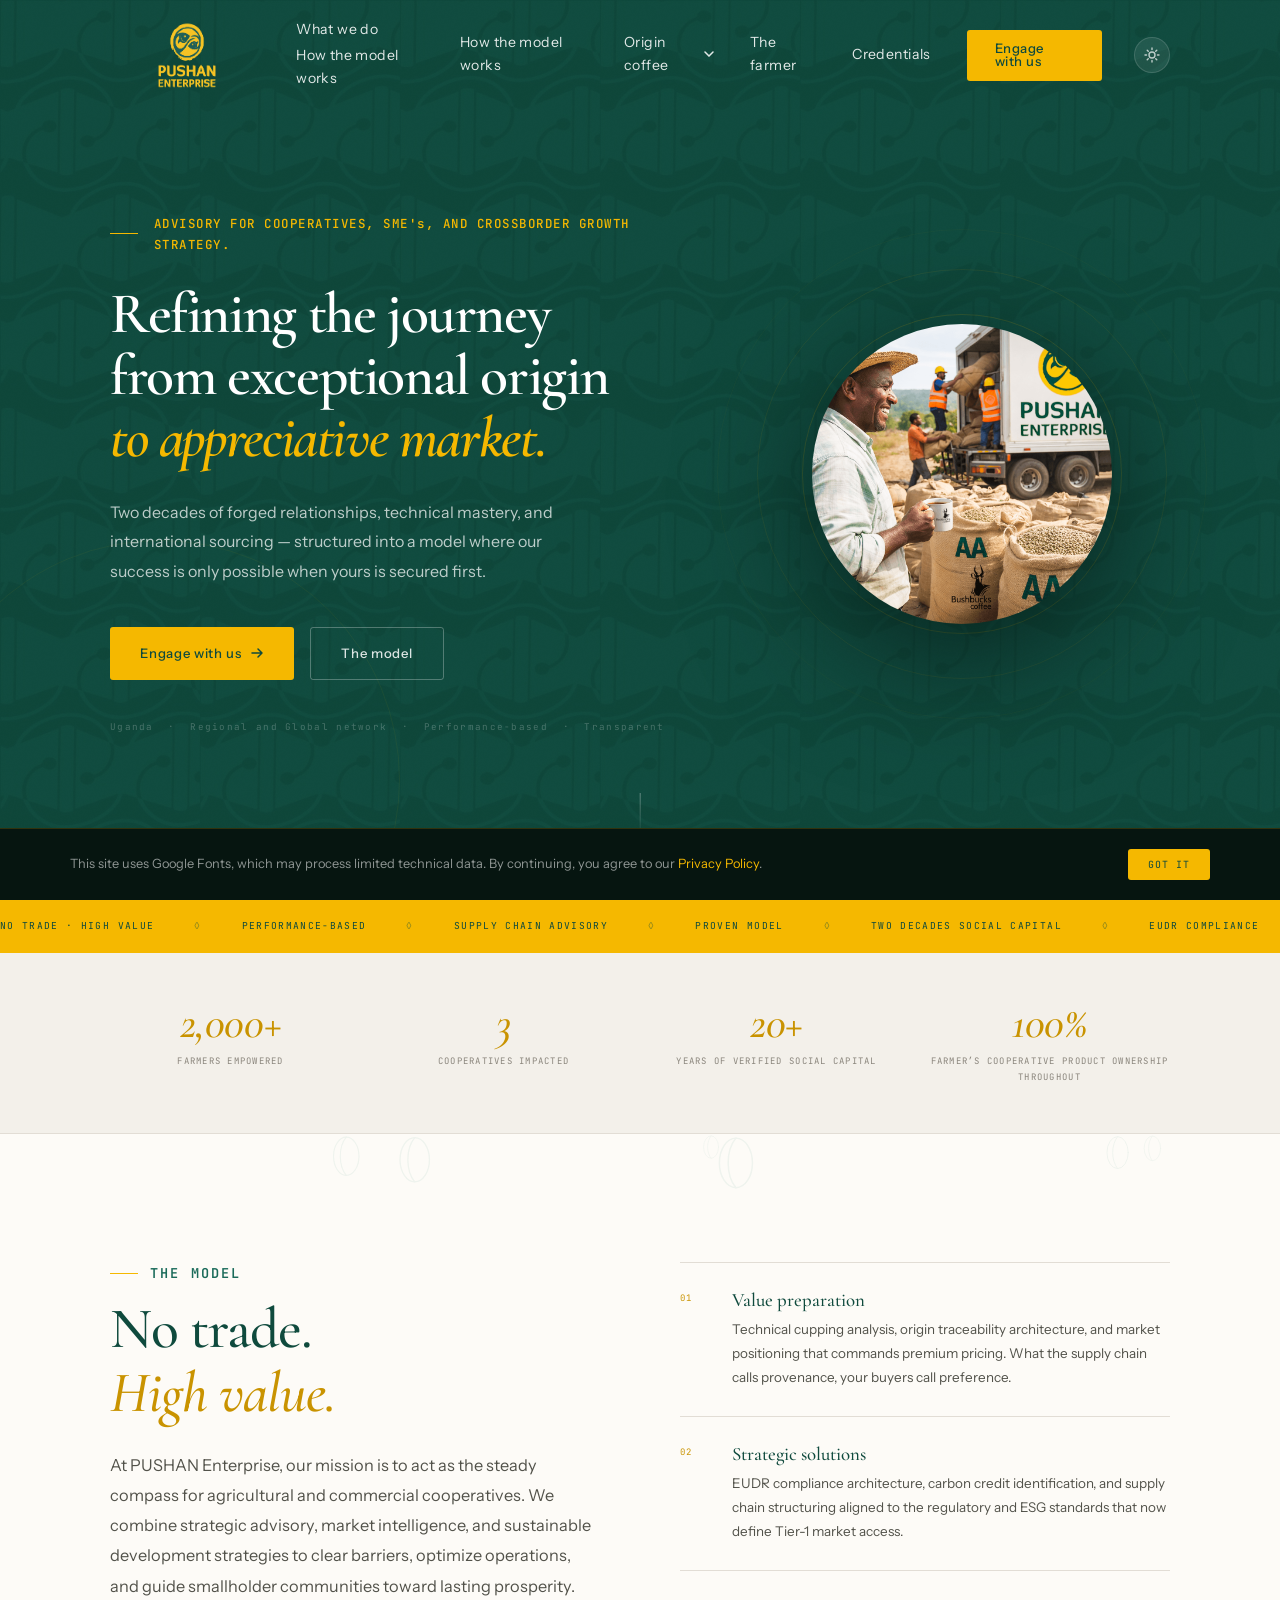
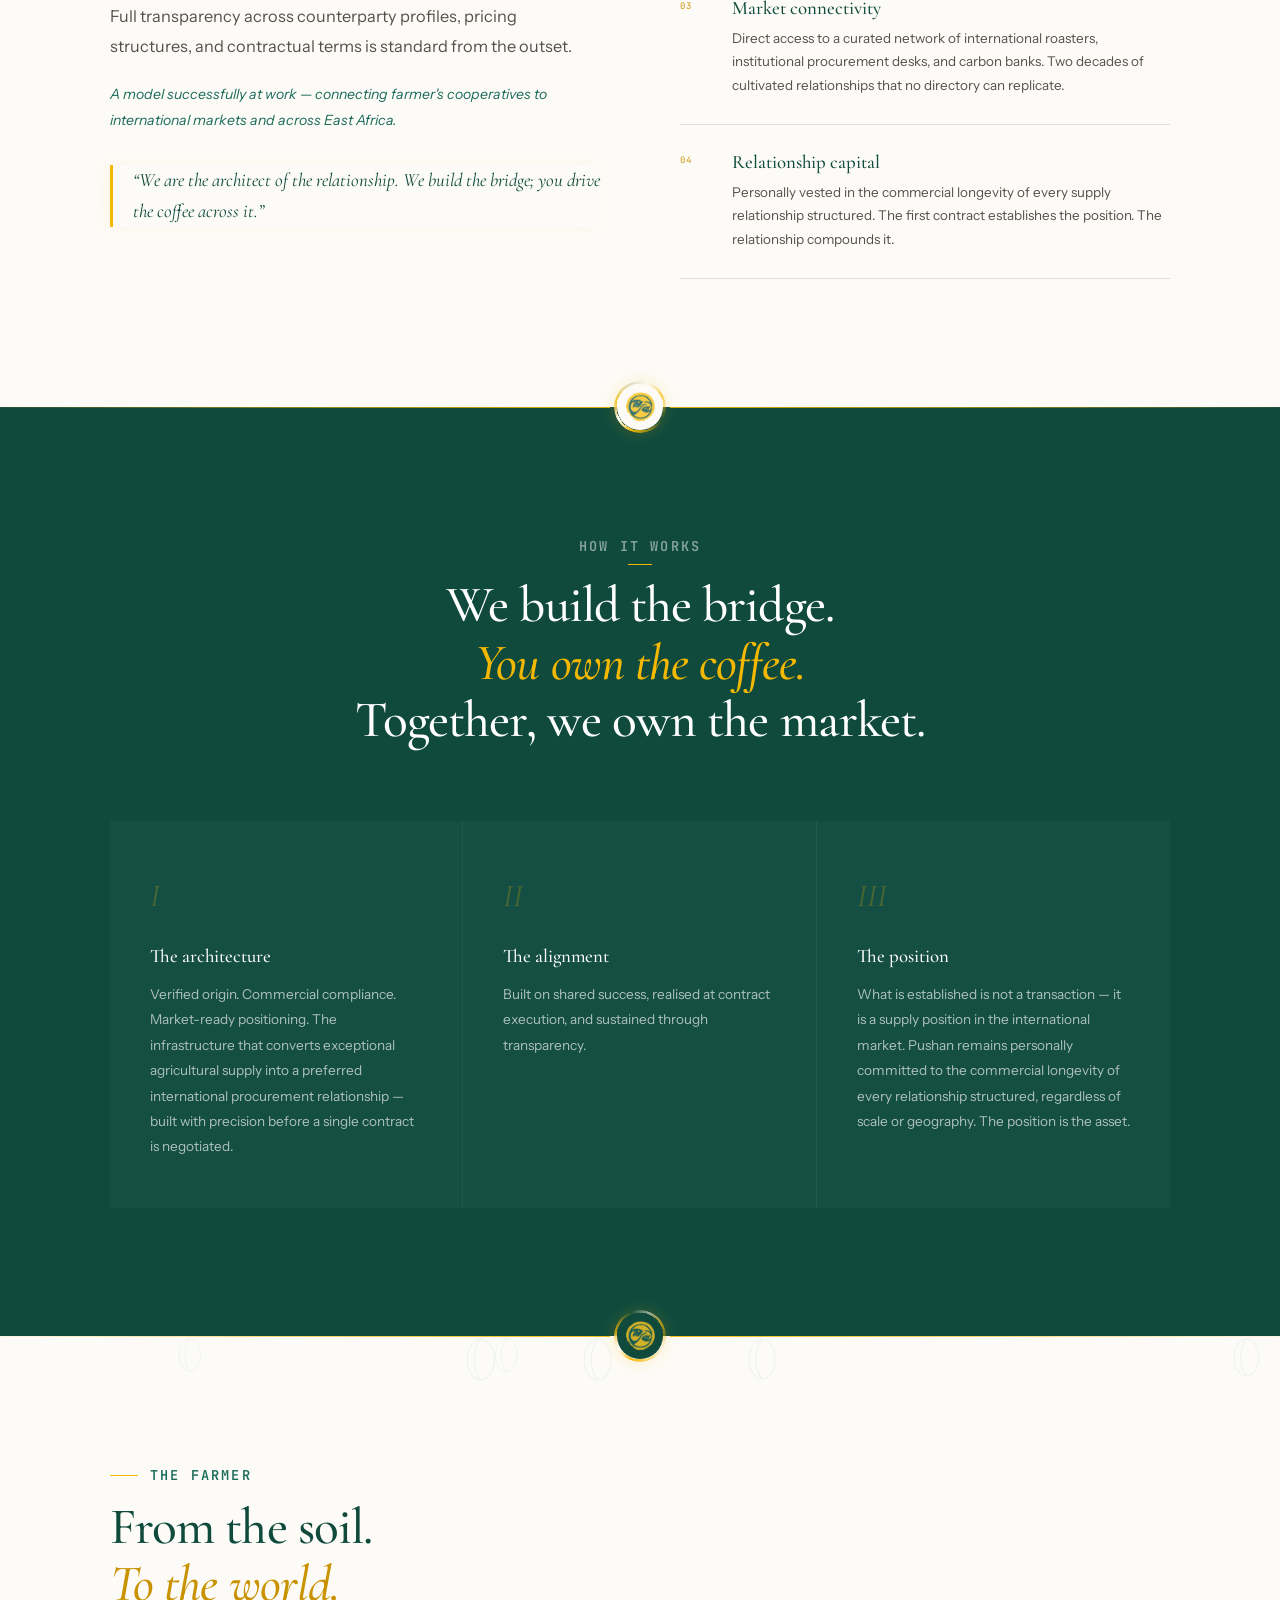
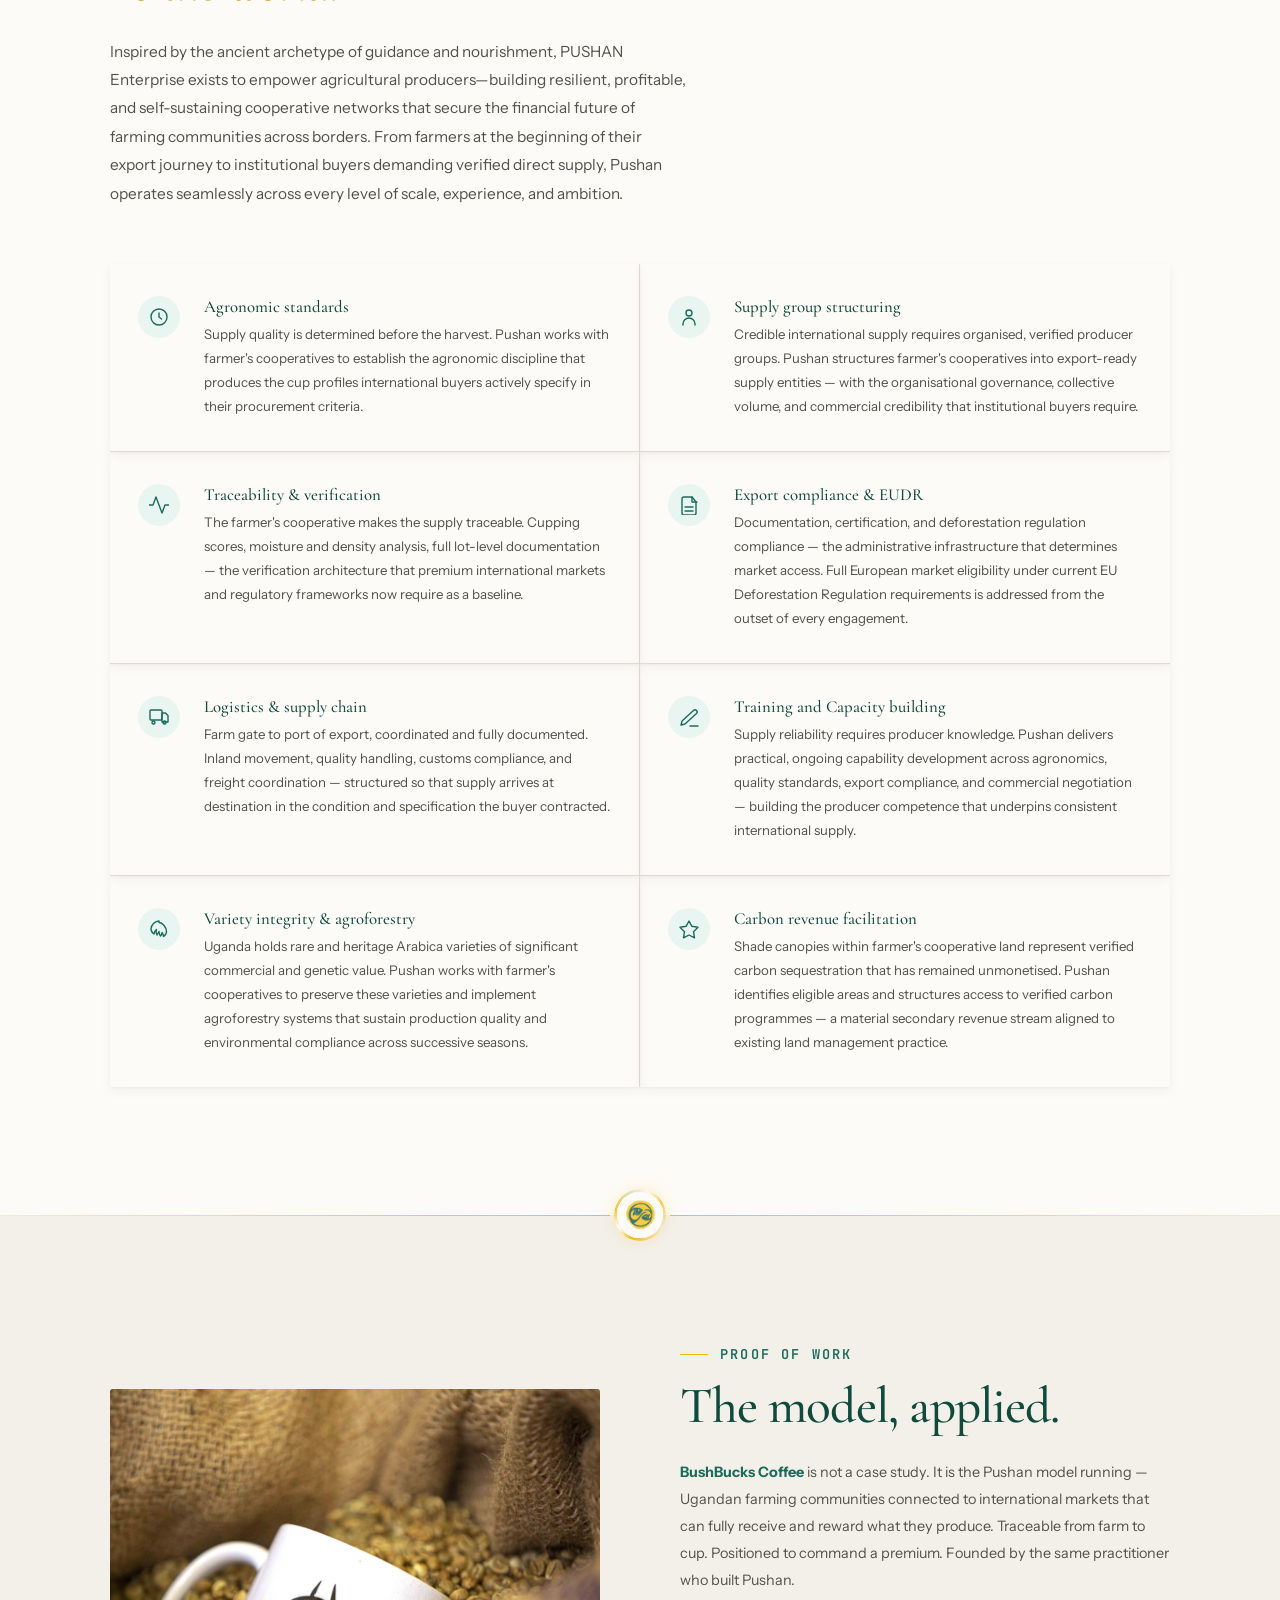
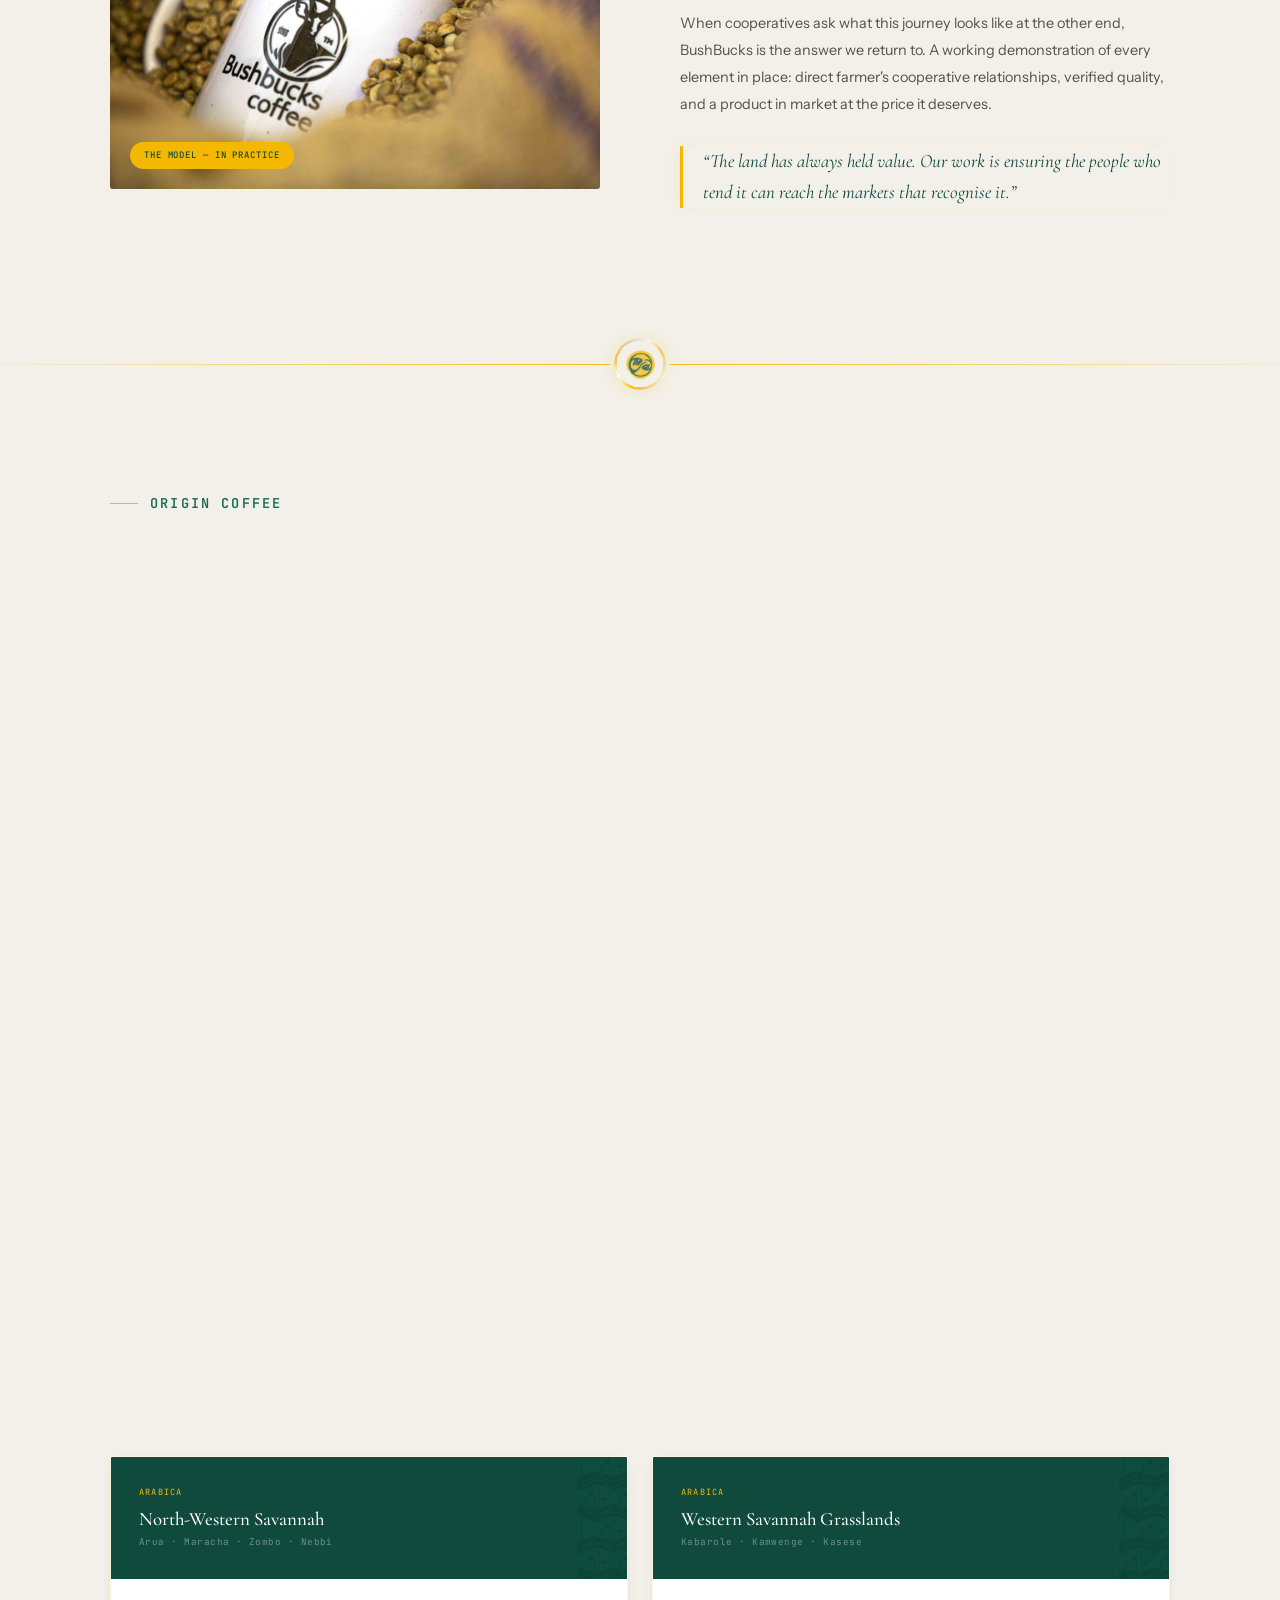
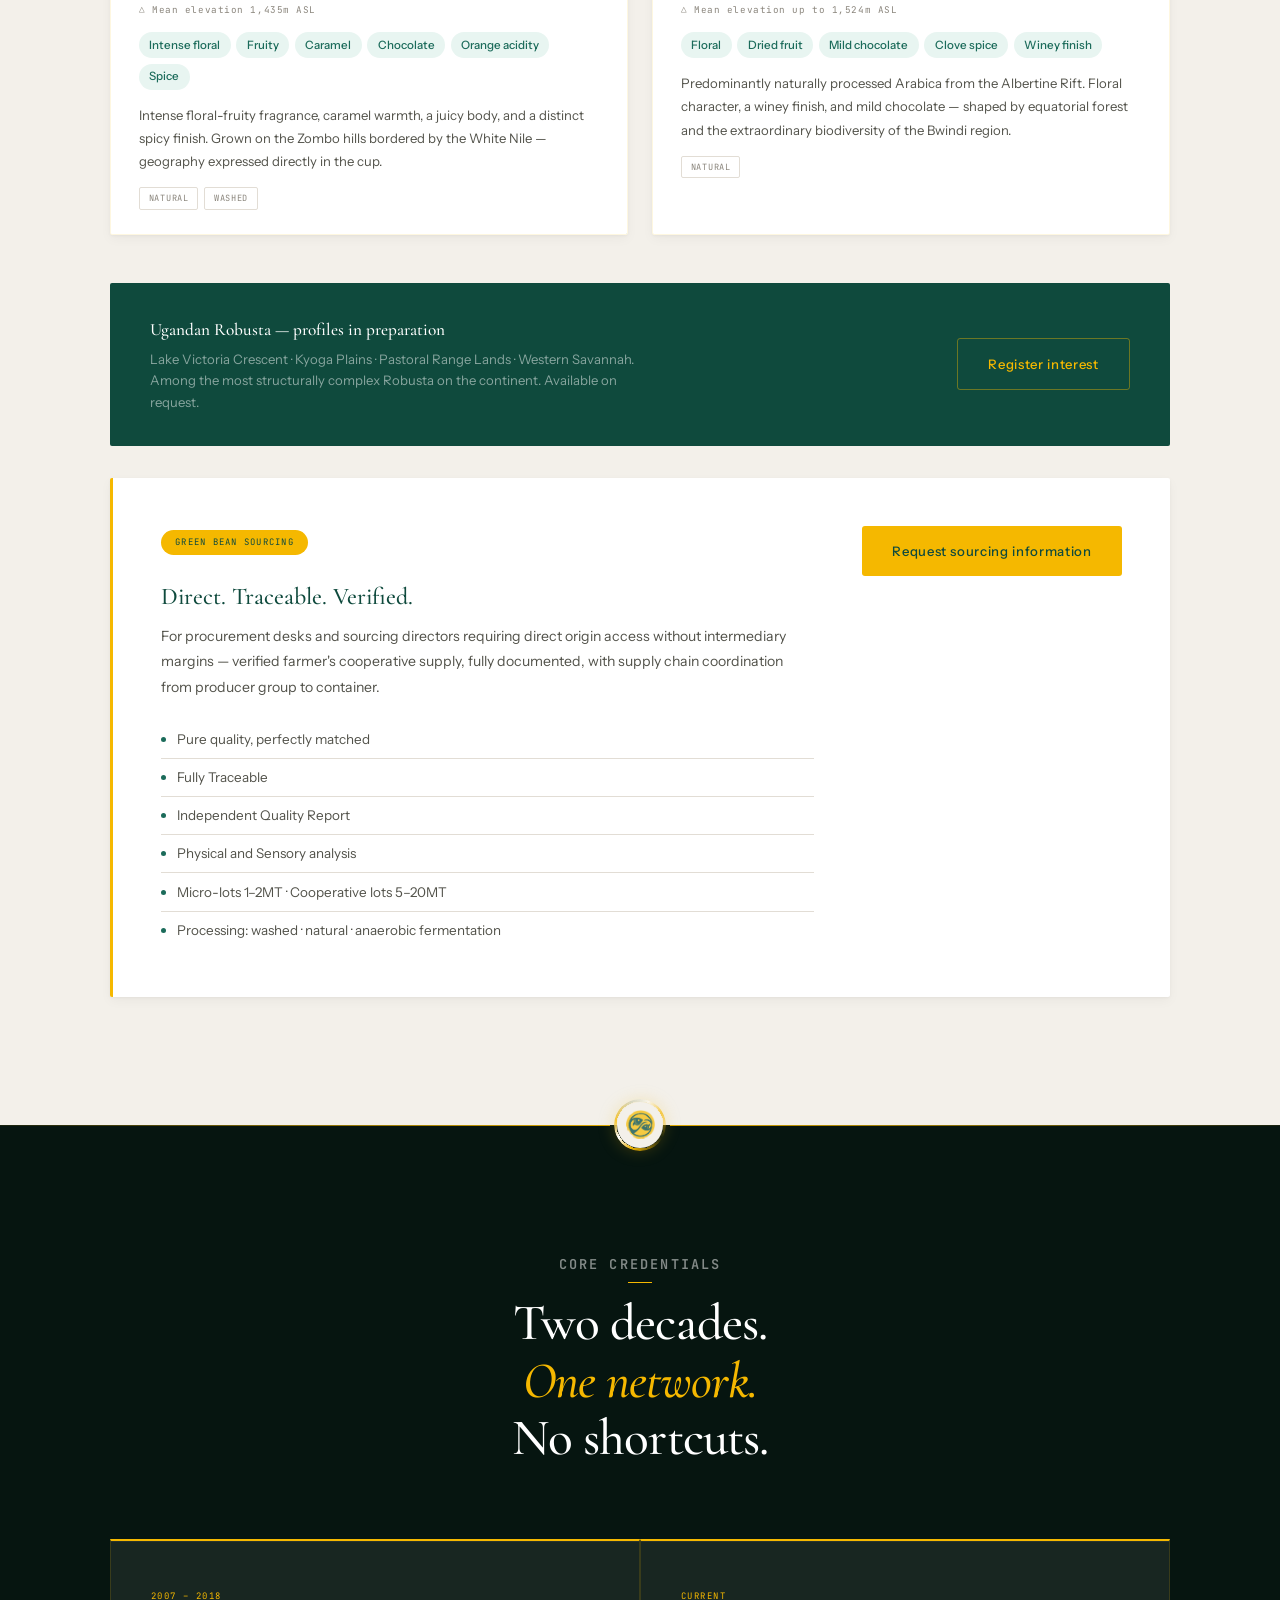
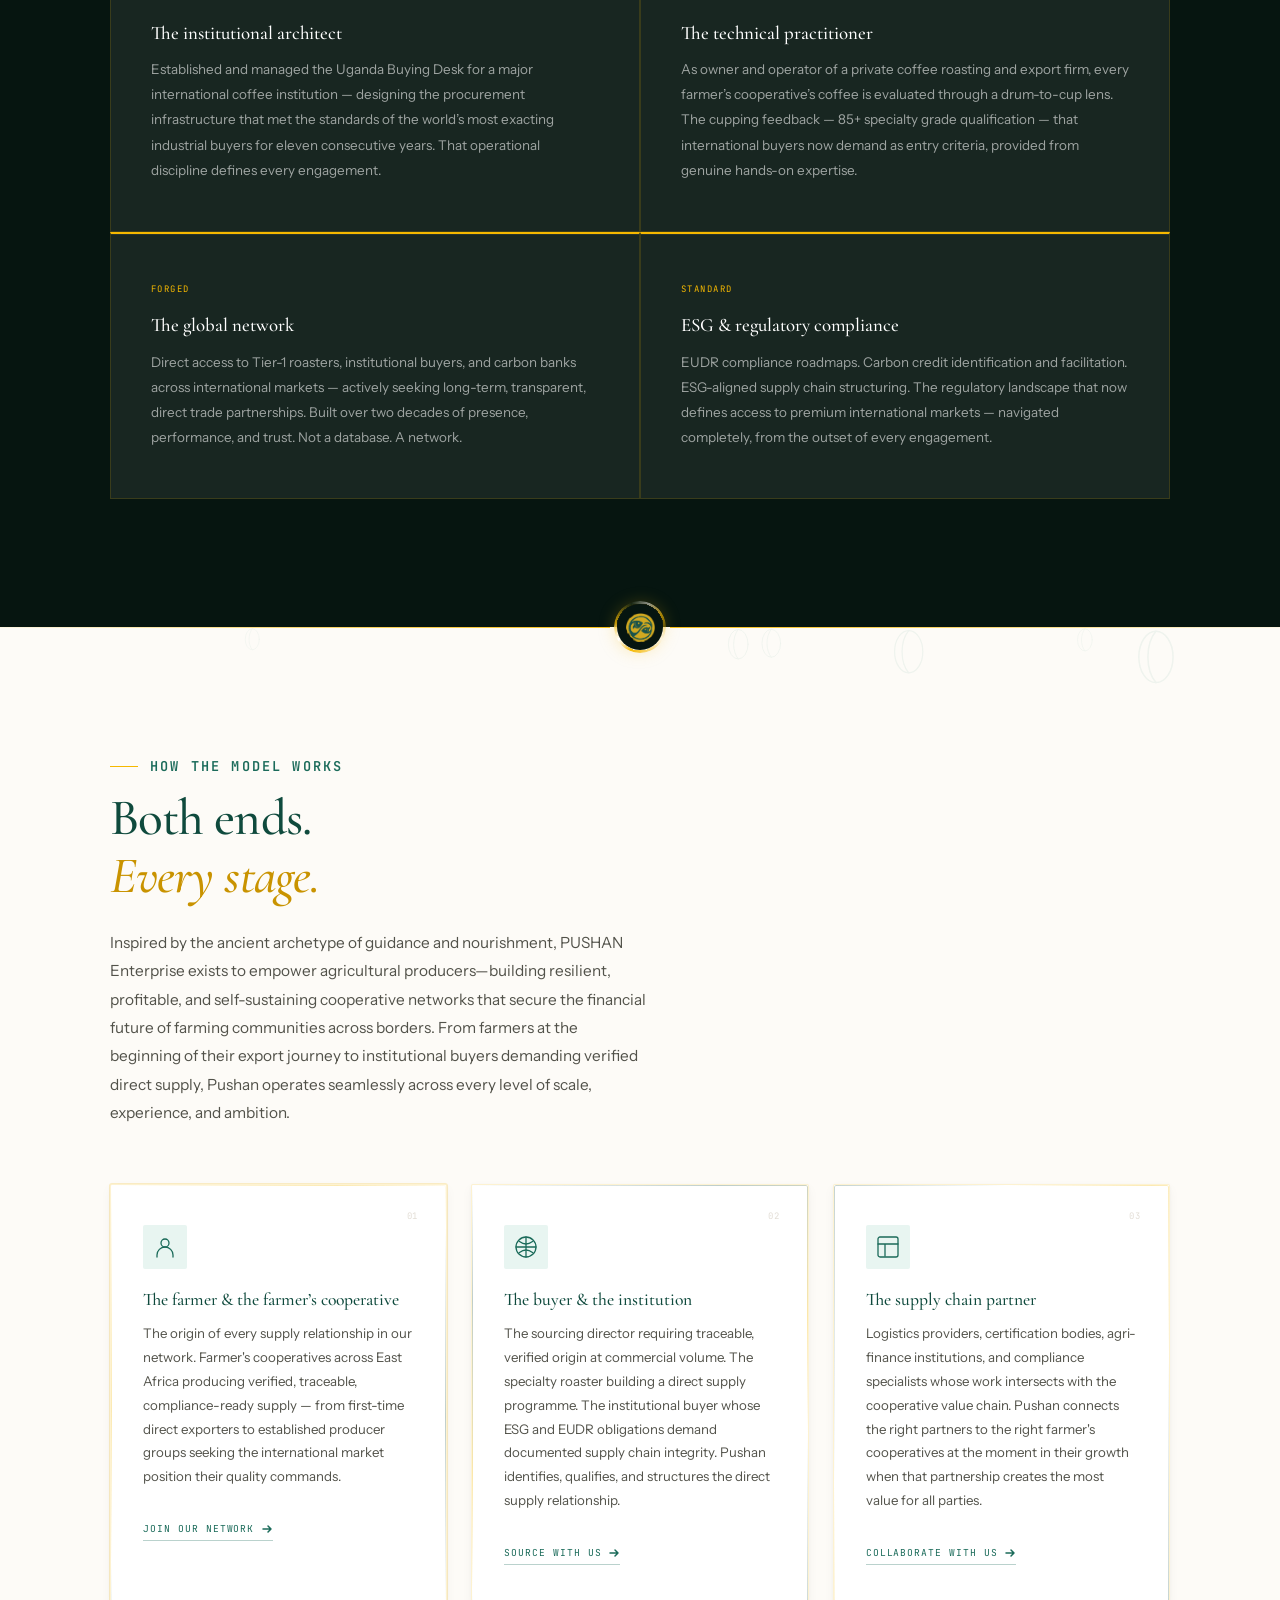
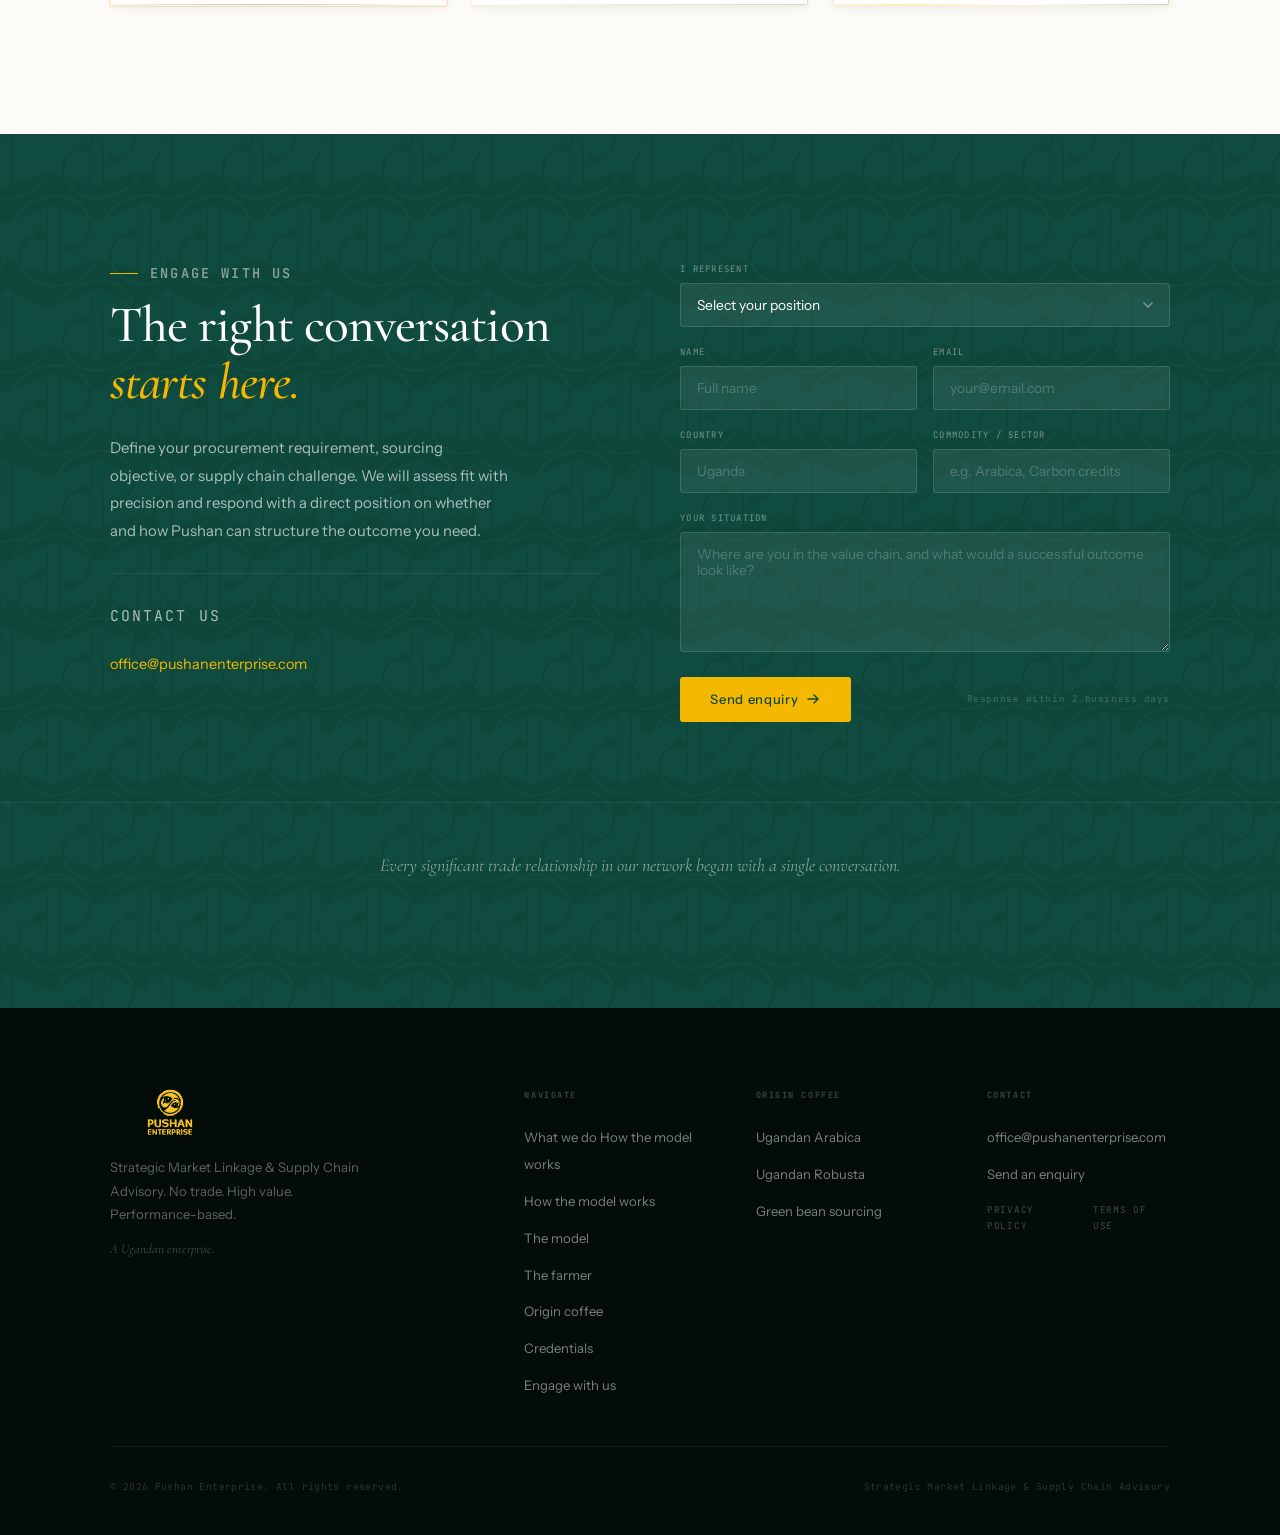
==== commit 5838b7d4: "Add files via upload" ====
--- a/index.html
+++ b/index.html
@@ -41,7 +41,9 @@
       <img src="images/pushan-logo-dark.png" alt="Pushan Enterprise" class="logo-dark" width="180" height="72" />
     </a>
     <ul class="nav-links" role="list">
-      <li><a href="#proposition">What we do</a></li>
+      <li><a href="#proposition">What we do</a>
+      <a href="#bridge">How the model works</a></li>
+      <li><a href="#bridge">How the model works</a></li>
       <li class="has-drop">
         <a href="#coffee" class="drop-trigger" aria-haspopup="true" aria-expanded="false">
           Origin coffee
@@ -78,6 +80,7 @@
     </div>
     <nav class="drawer-nav" aria-label="Mobile navigation">
       <a href="#proposition">What we do</a>
+      <a href="#bridge">How the model works</a>
       <a href="#coffee">Origin coffee</a>
       <a href="#arabica" class="sub-link">Ugandan Arabica</a>
       <a href="#green-beans" class="sub-link">Green bean sourcing</a>
@@ -520,7 +523,9 @@
       <div class="foot-col">
         <h5>Navigate</h5>
         <ul role="list">
-          <li><a href="#proposition">What we do</a></li>
+          <li><a href="#proposition">What we do</a>
+      <a href="#bridge">How the model works</a></li>
+      <li><a href="#bridge">How the model works</a></li>
           <li><a href="#bridge">The model</a></li>
           <li><a href="#farmer">The farmer</a></li>
           <li><a href="#coffee">Origin coffee</a></li>
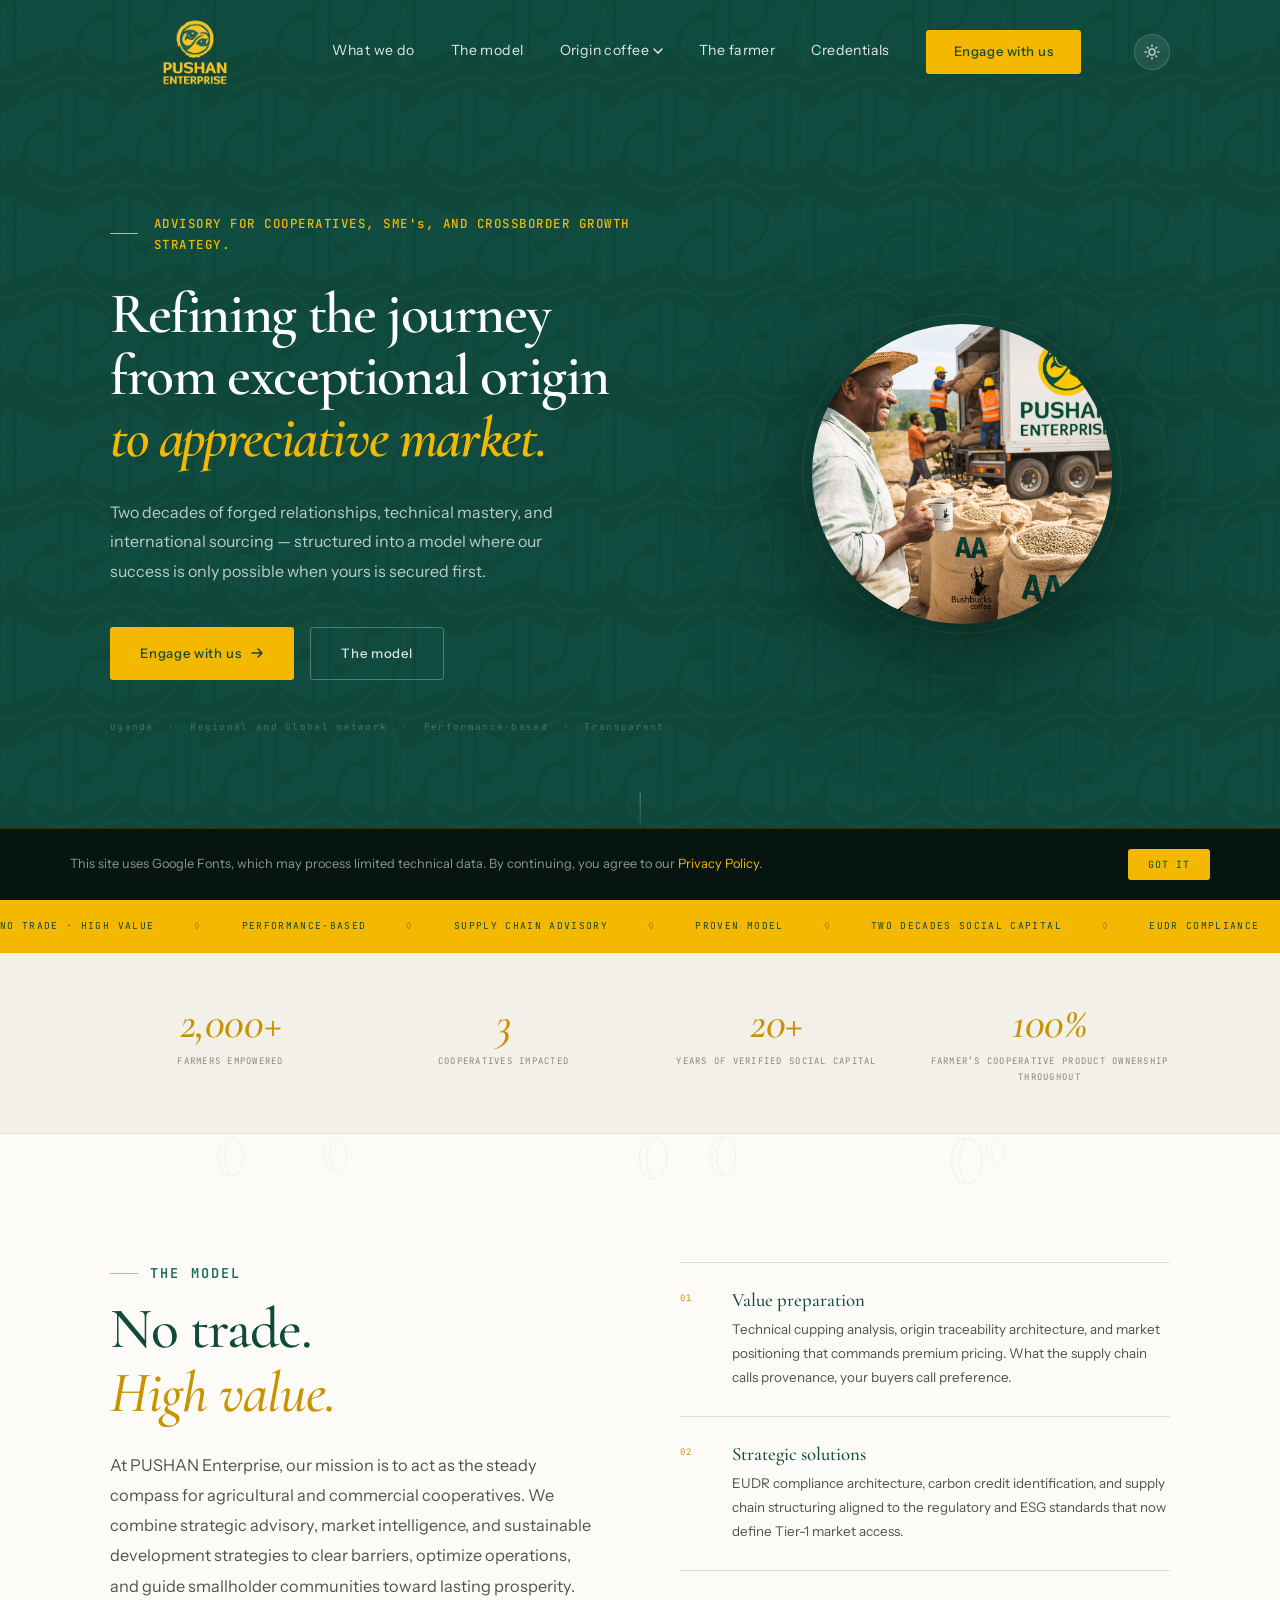
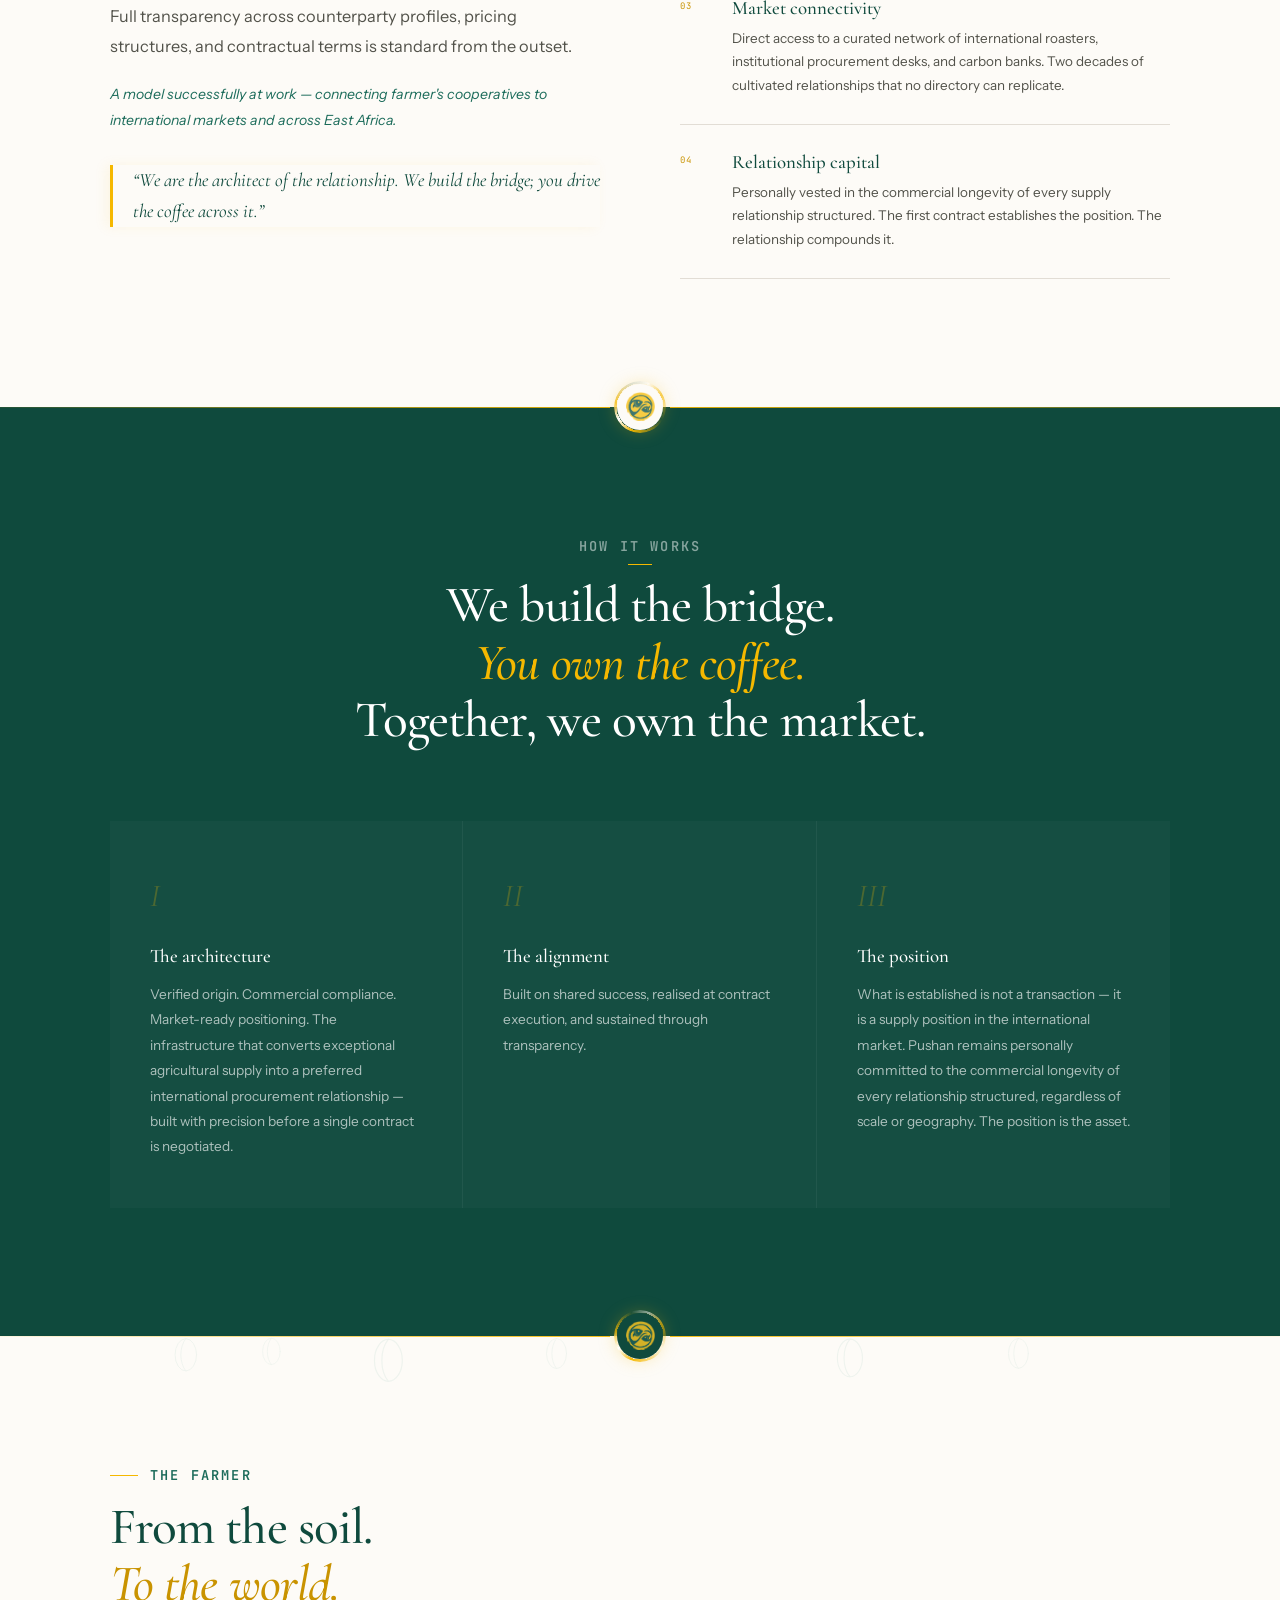
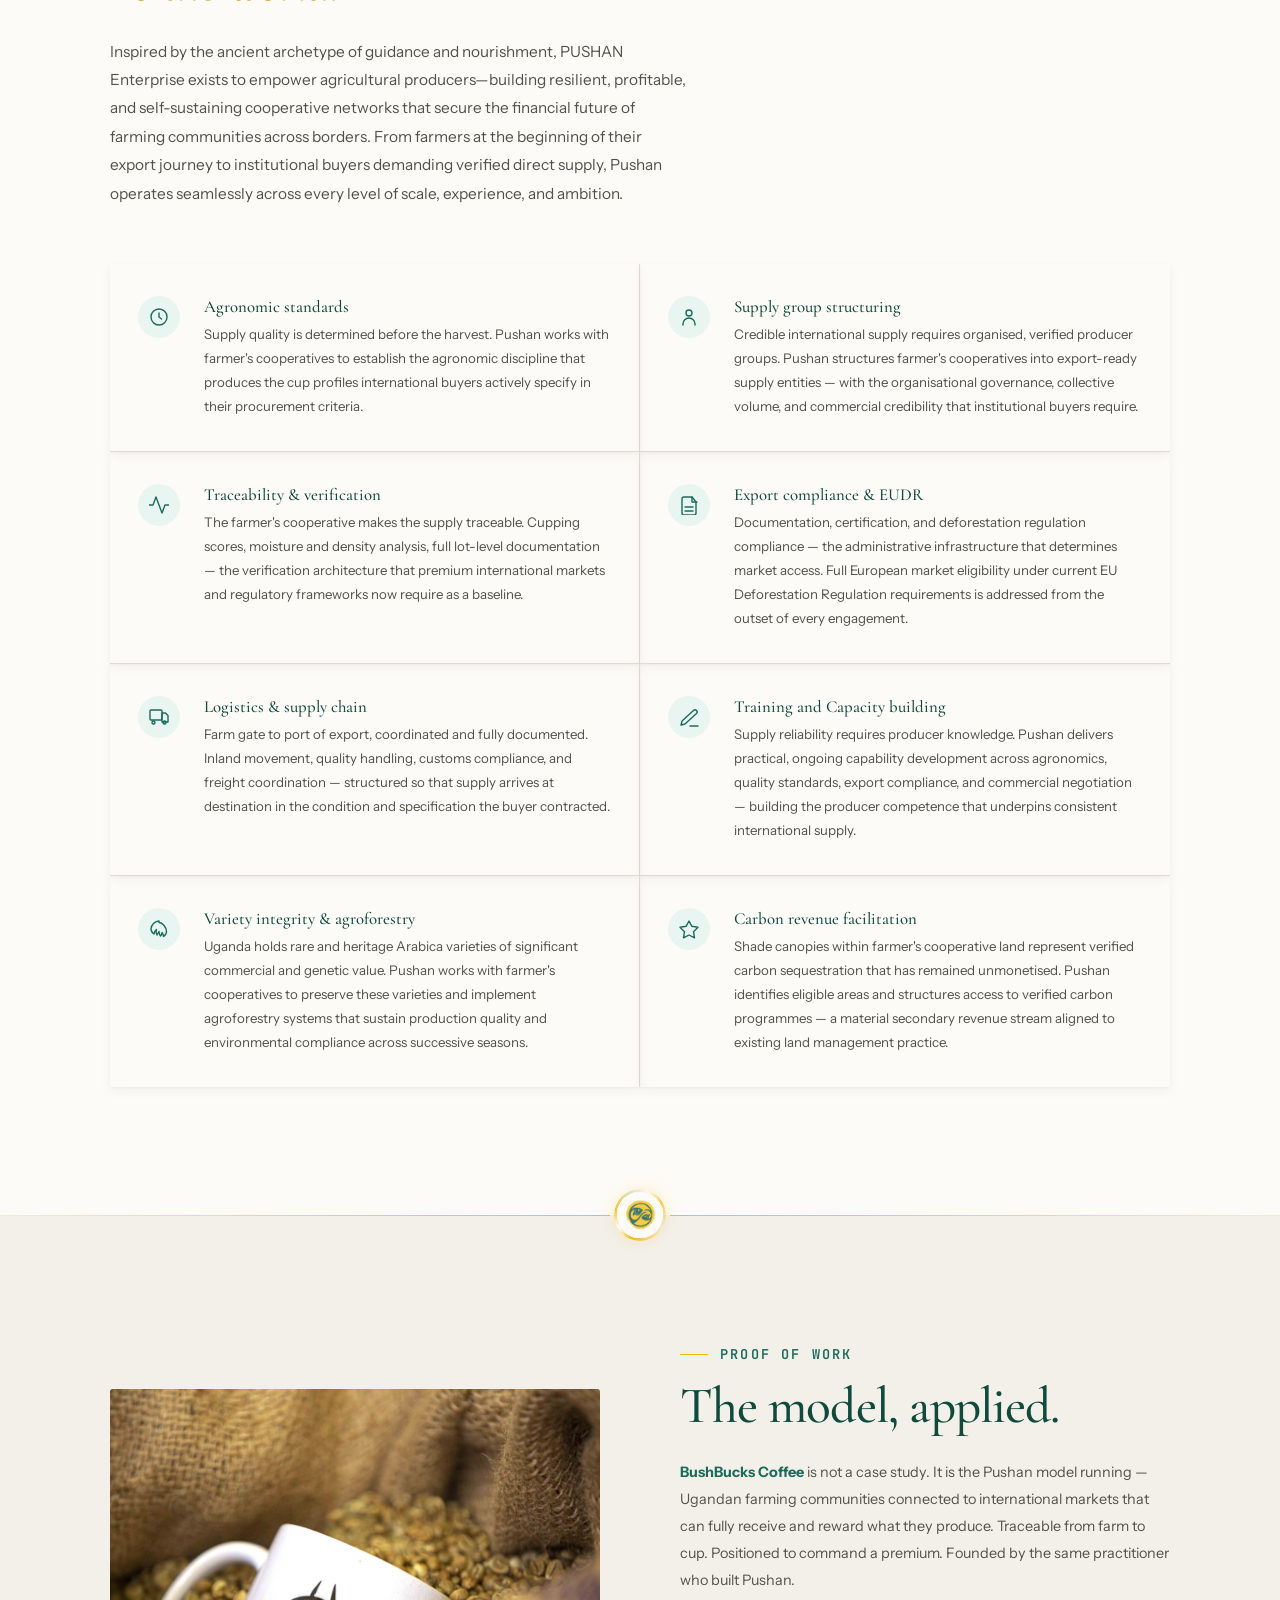
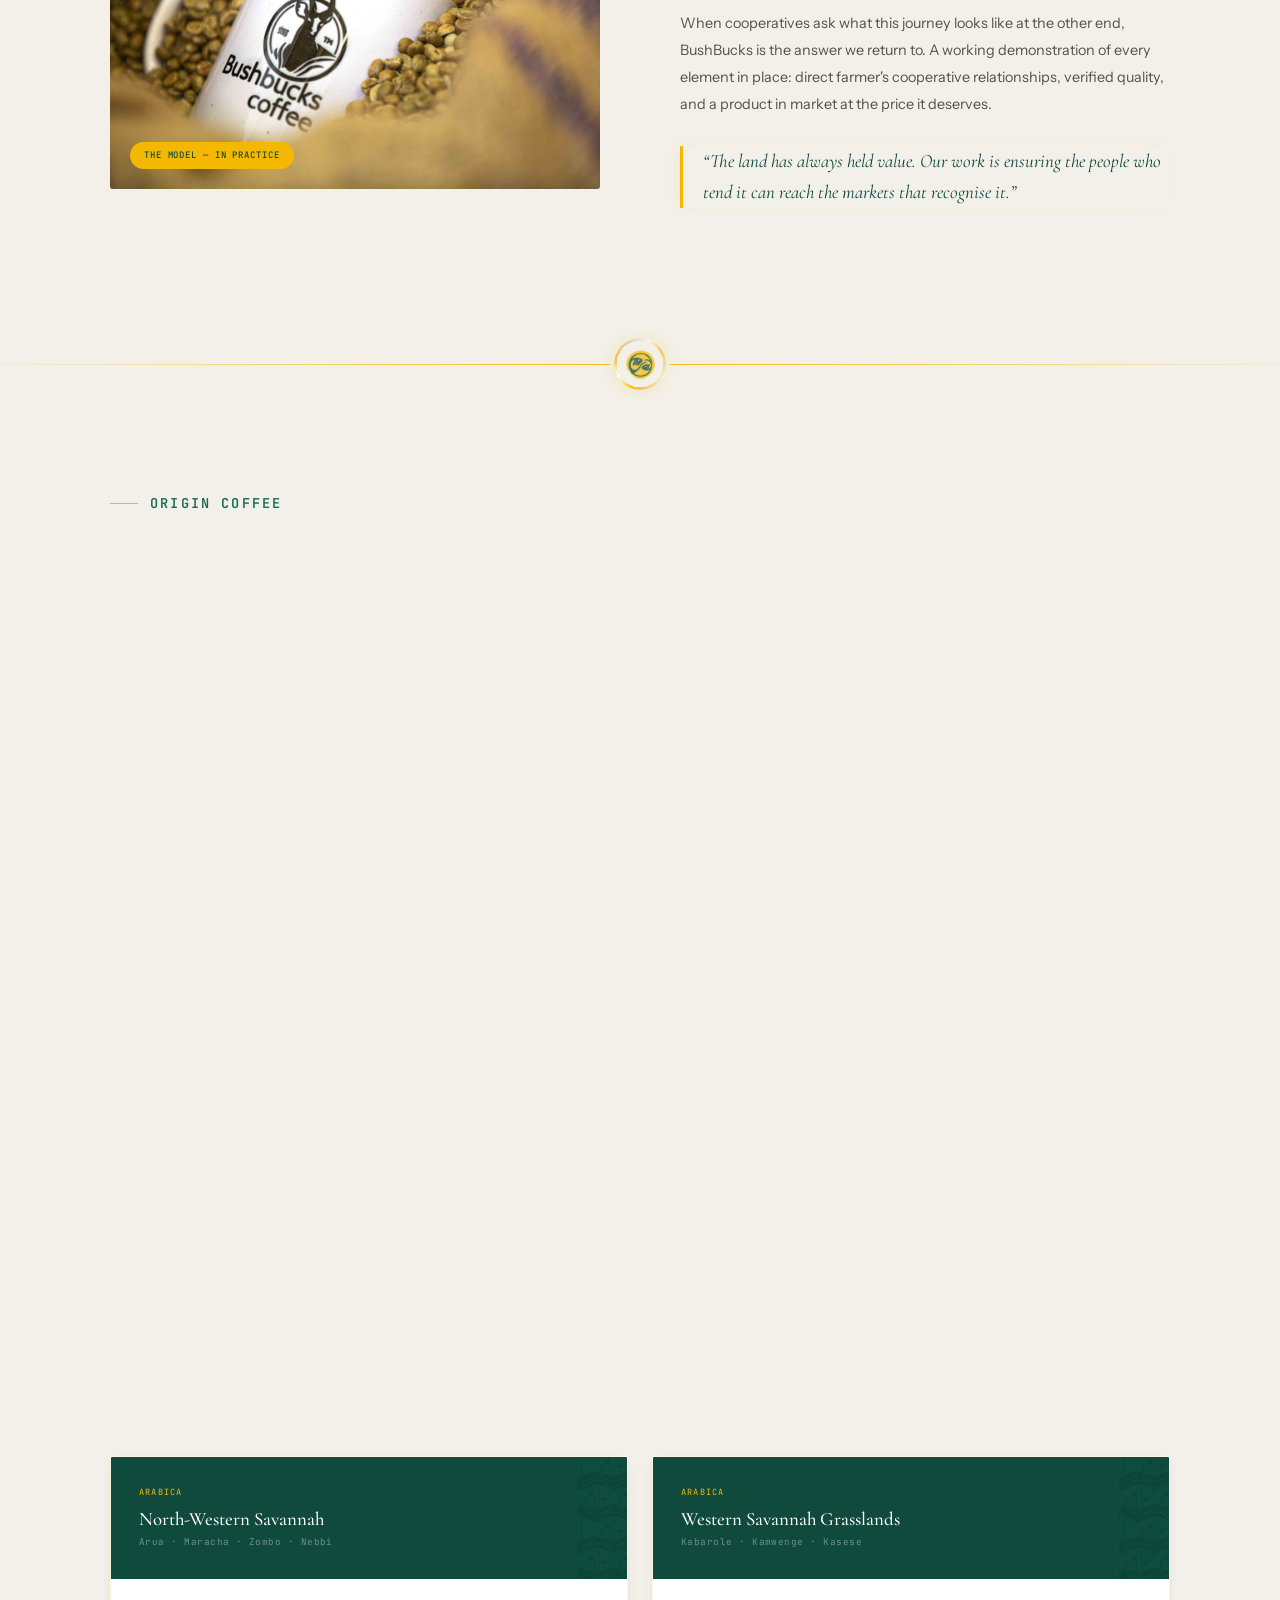
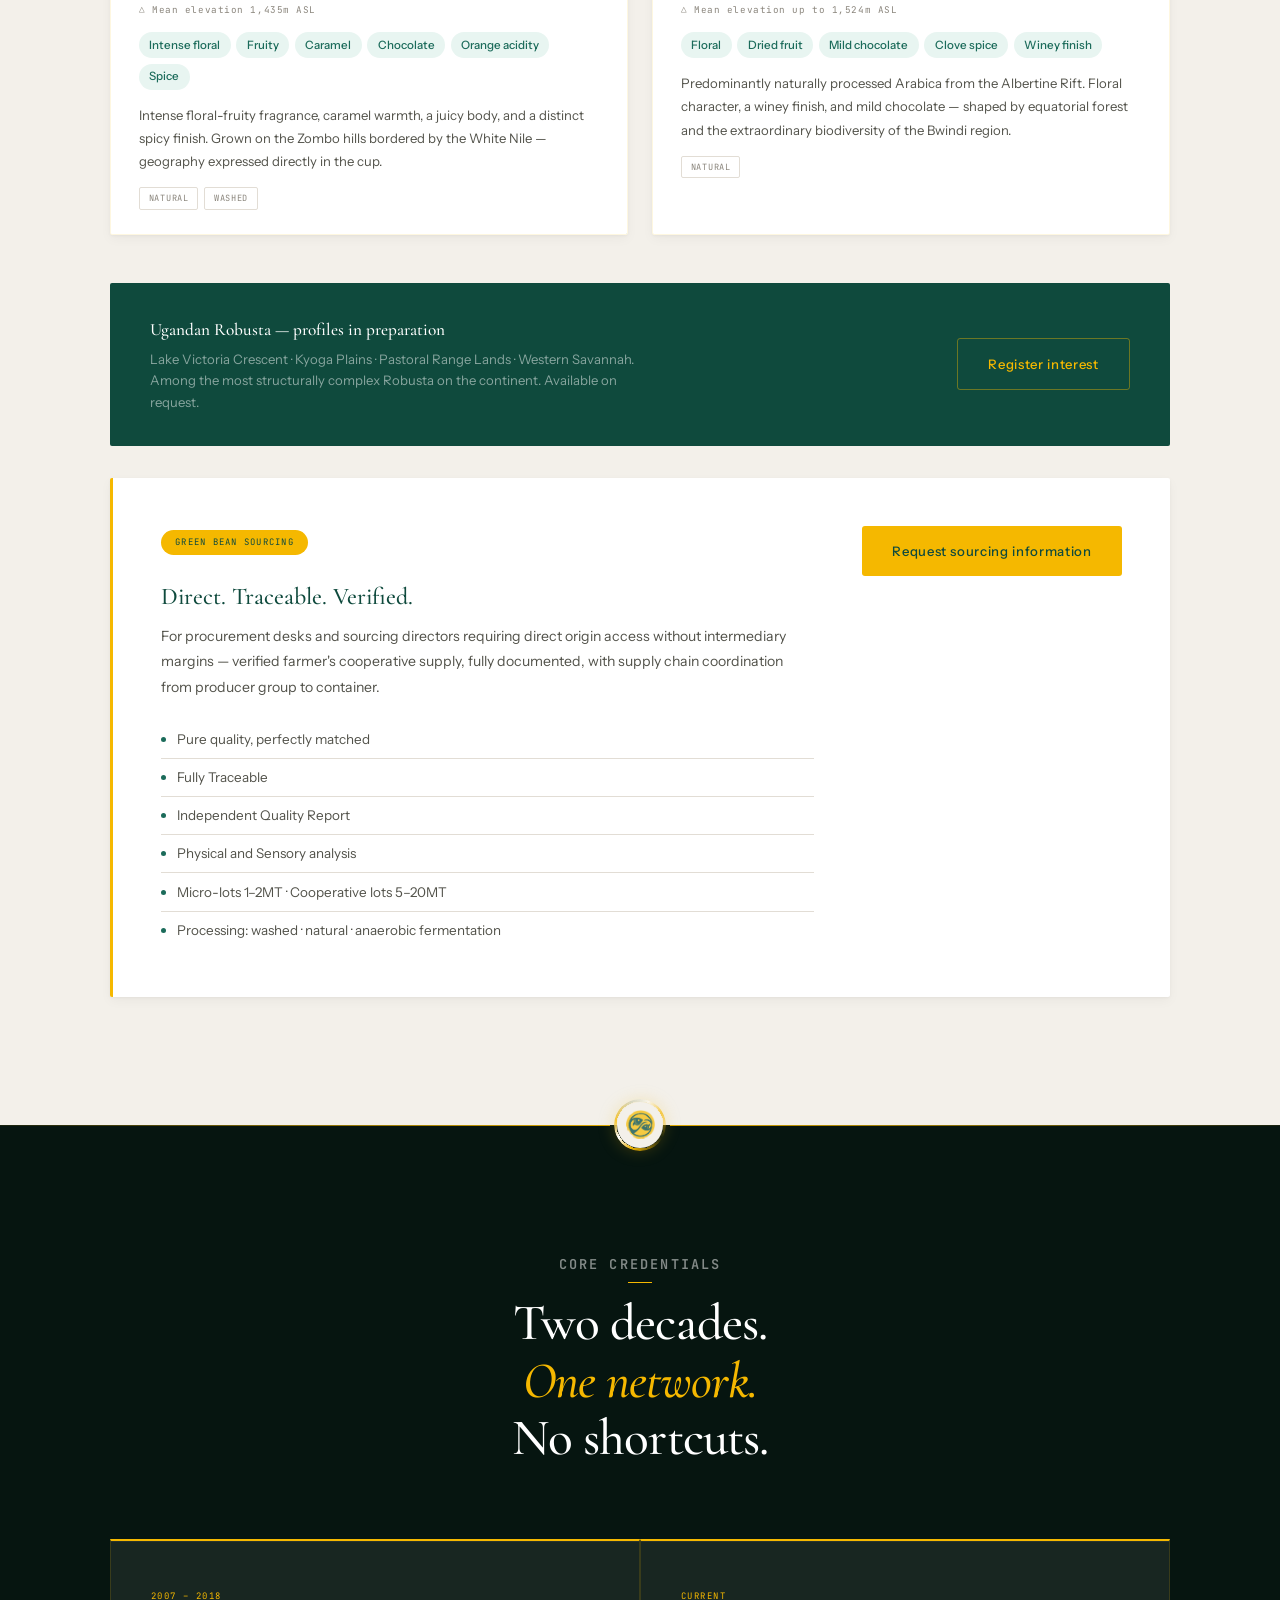
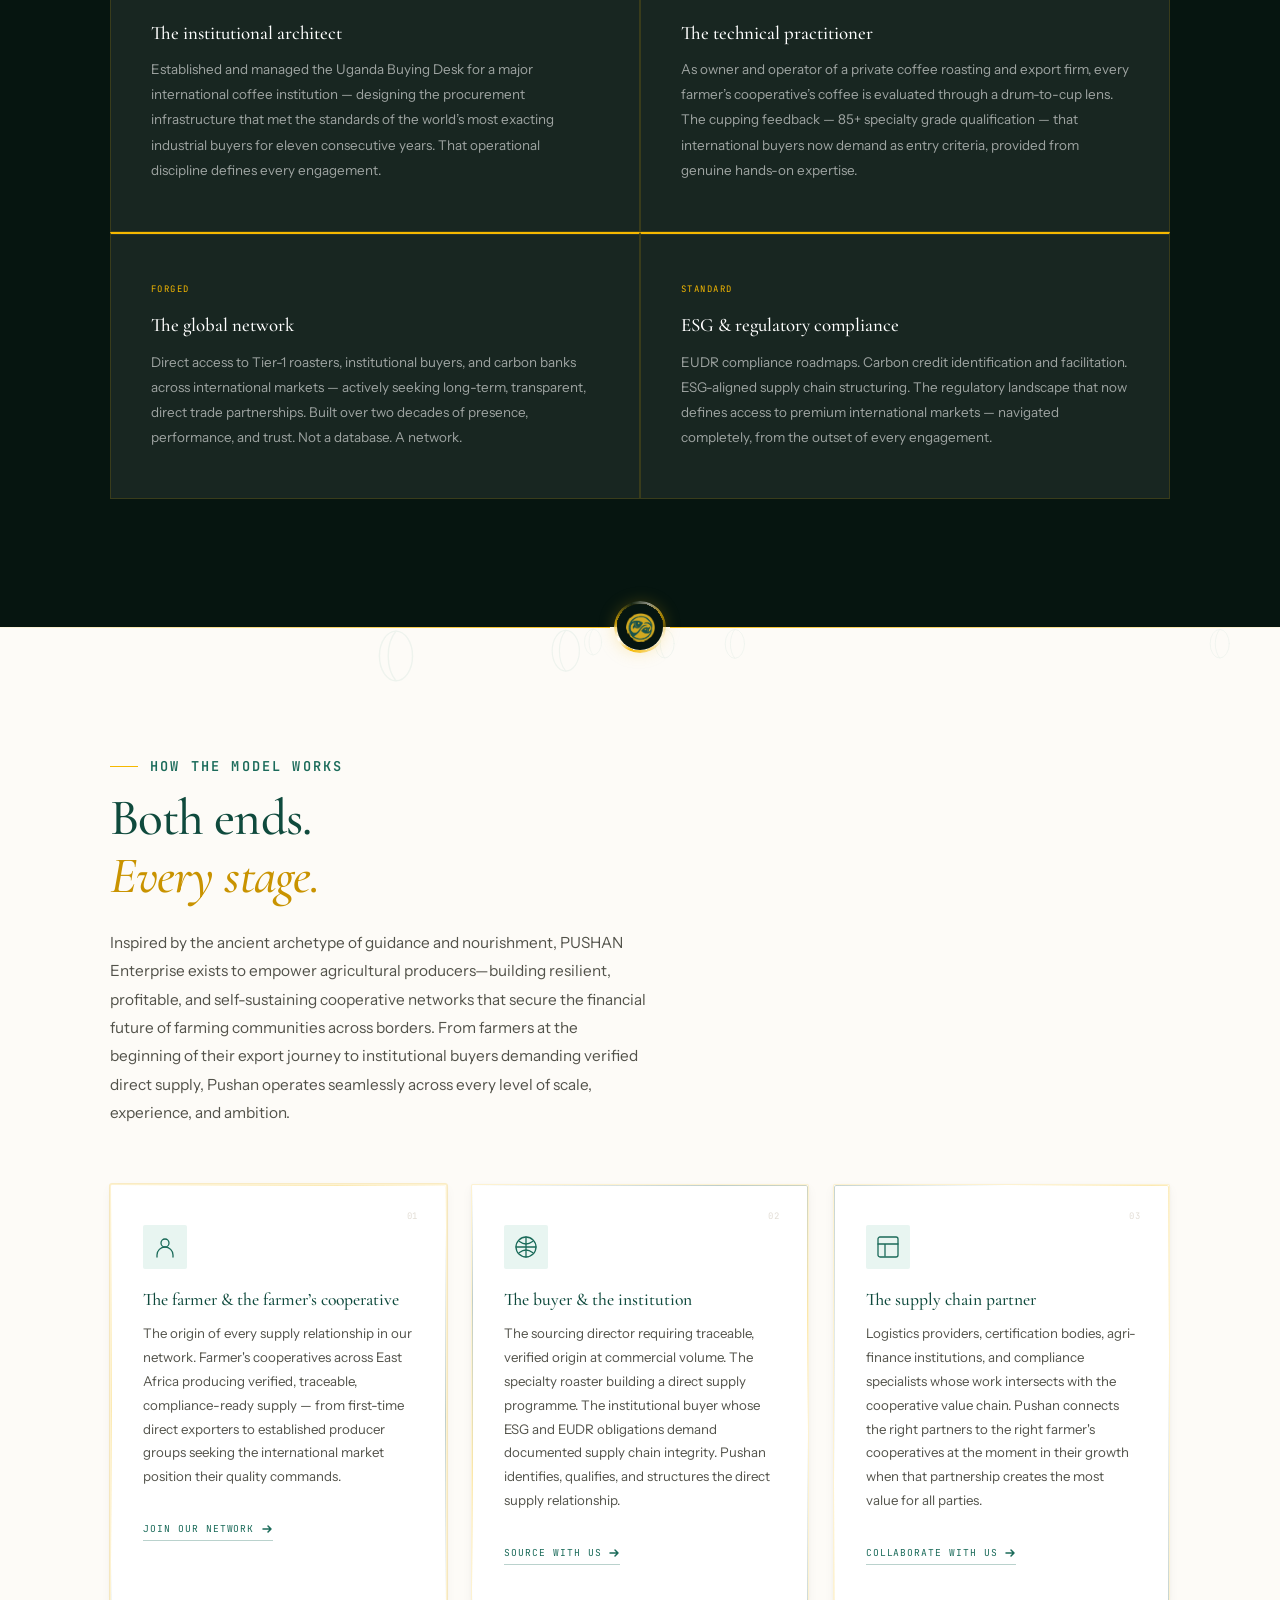
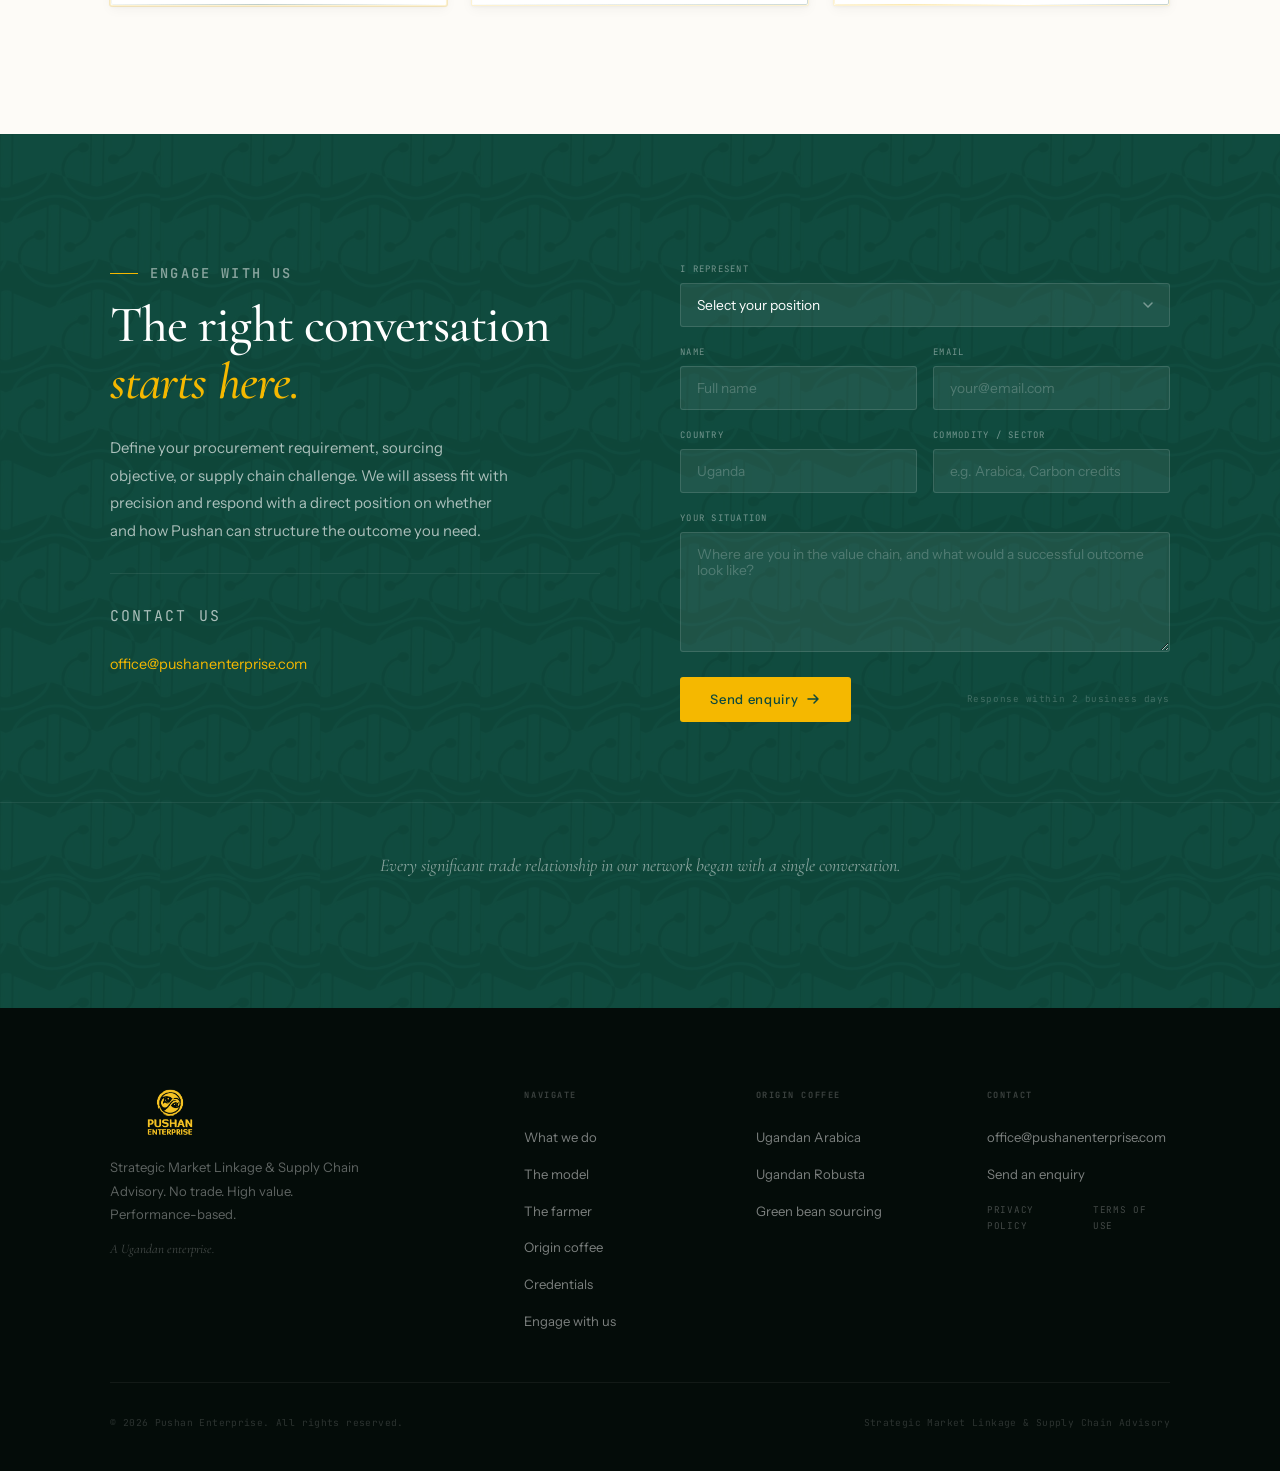
==== commit 6a881816: "Add files via upload" ====
--- a/index.html
+++ b/index.html
@@ -41,9 +41,8 @@
       <img src="images/pushan-logo-dark.png" alt="Pushan Enterprise" class="logo-dark" width="180" height="72" />
     </a>
     <ul class="nav-links" role="list">
-      <li><a href="#proposition">What we do</a>
-      <a href="#bridge">How the model works</a></li>
-      <li><a href="#bridge">How the model works</a></li>
+      <li><a href="#proposition">What we do</a></li>
+      <li><a href="#who">The model</a></li>
       <li class="has-drop">
         <a href="#coffee" class="drop-trigger" aria-haspopup="true" aria-expanded="false">
           Origin coffee
@@ -80,7 +79,7 @@
     </div>
     <nav class="drawer-nav" aria-label="Mobile navigation">
       <a href="#proposition">What we do</a>
-      <a href="#bridge">How the model works</a>
+      <a href="#who">The model</a>
       <a href="#coffee">Origin coffee</a>
       <a href="#arabica" class="sub-link">Ugandan Arabica</a>
       <a href="#green-beans" class="sub-link">Green bean sourcing</a>
@@ -523,10 +522,8 @@
       <div class="foot-col">
         <h5>Navigate</h5>
         <ul role="list">
-          <li><a href="#proposition">What we do</a>
-      <a href="#bridge">How the model works</a></li>
-      <li><a href="#bridge">How the model works</a></li>
-          <li><a href="#bridge">The model</a></li>
+          <li><a href="#proposition">What we do</a></li>
+      <li><a href="#who">The model</a></li>
           <li><a href="#farmer">The farmer</a></li>
           <li><a href="#coffee">Origin coffee</a></li>
           <li><a href="#credentials">Credentials</a></li>
--- a/css/style.css
+++ b/css/style.css
@@ -1333,6 +1333,17 @@
   .hero-right { display: none; }
   .hero-p { margin: 0 auto 2.5rem; }
   .hero-actions { justify-content: center; }
+
+  /* Eyebrow labels — force left-align on mobile for all centred labels */
+  .label--center {
+    flex-direction: row;
+    align-items: center;
+    justify-content: flex-start;
+    text-align: left;
+    margin-left: 0; margin-right: 0;
+  }
+  .label--center::before { display: block; }
+  .label--center::after  { display: none; }
   /* Eyebrow centring at mobile breakpoint */
   .hero-eyebrow-wrap { flex-direction: column; align-items: center; gap: 0.45rem; }
   .hero-eyebrow-wrap .eyebrow-rule-top { display: block; width: 24px; height: 1px; background: var(--gold); }
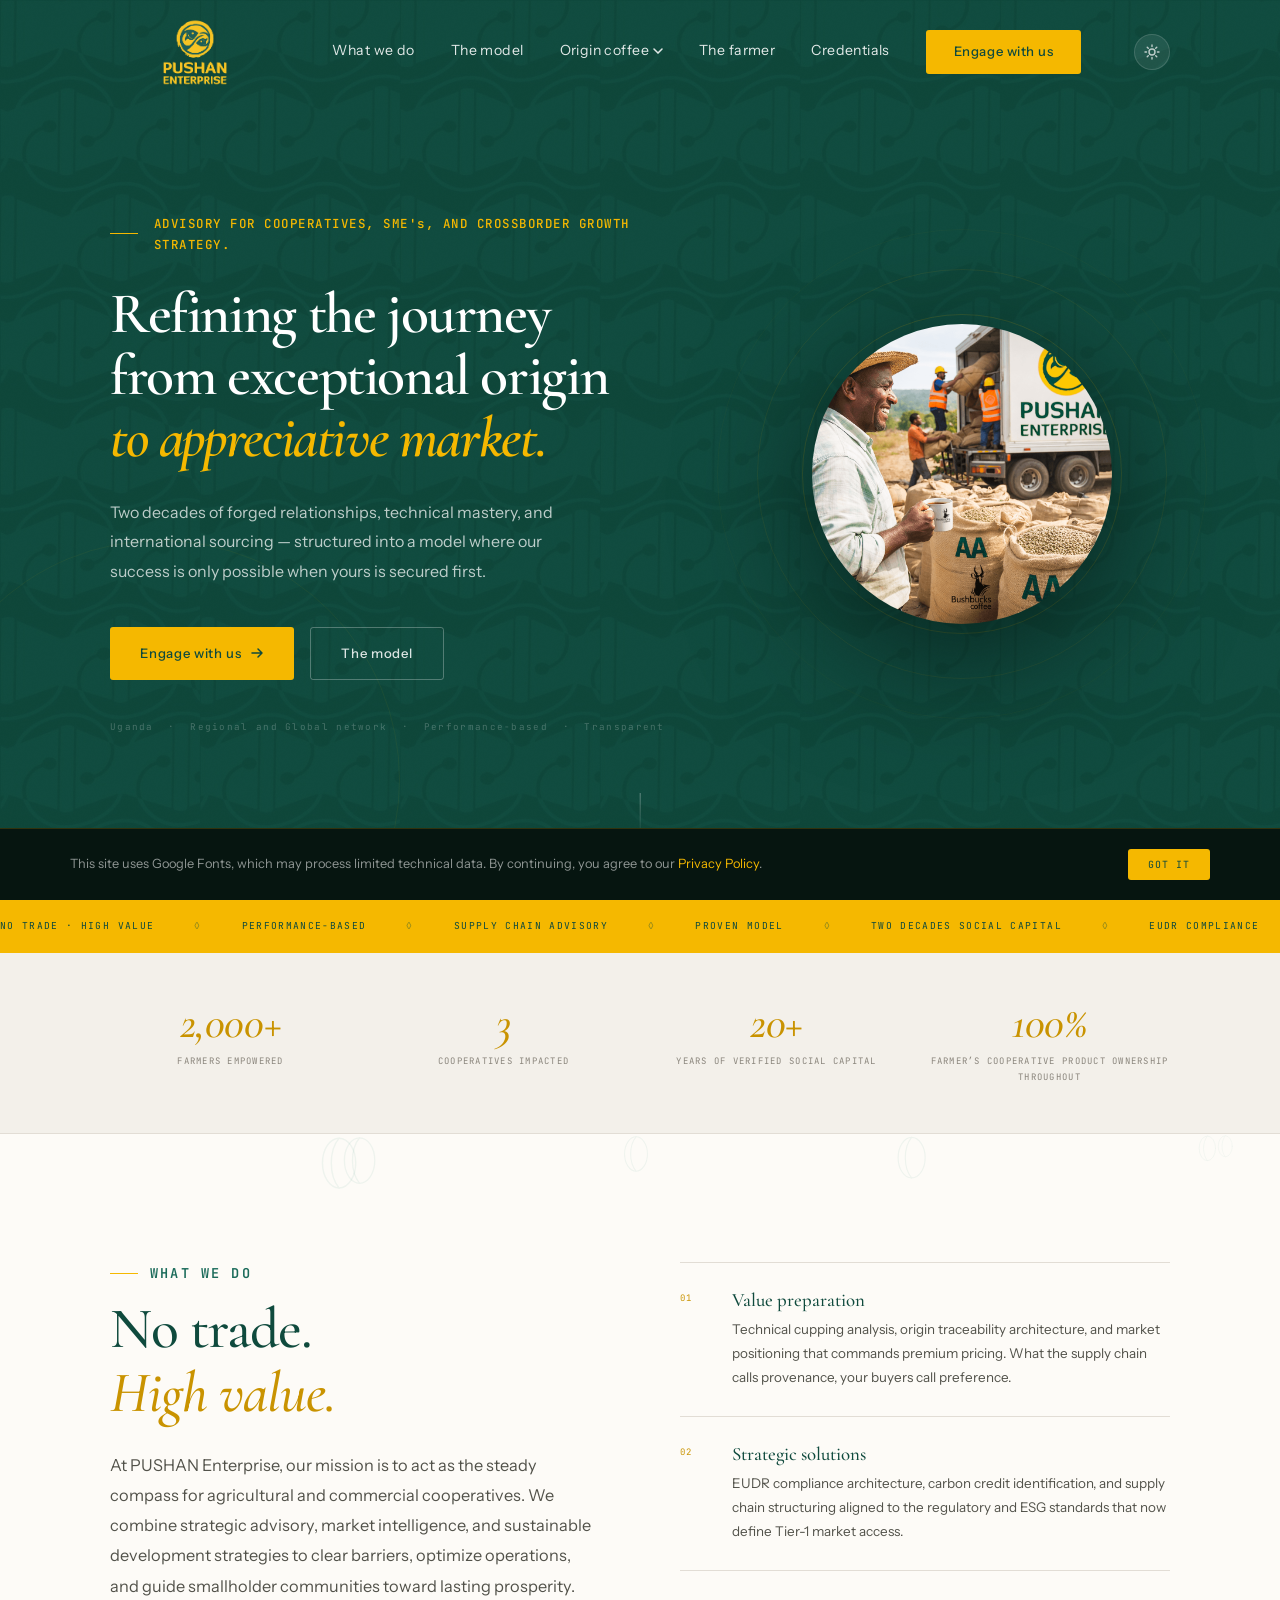
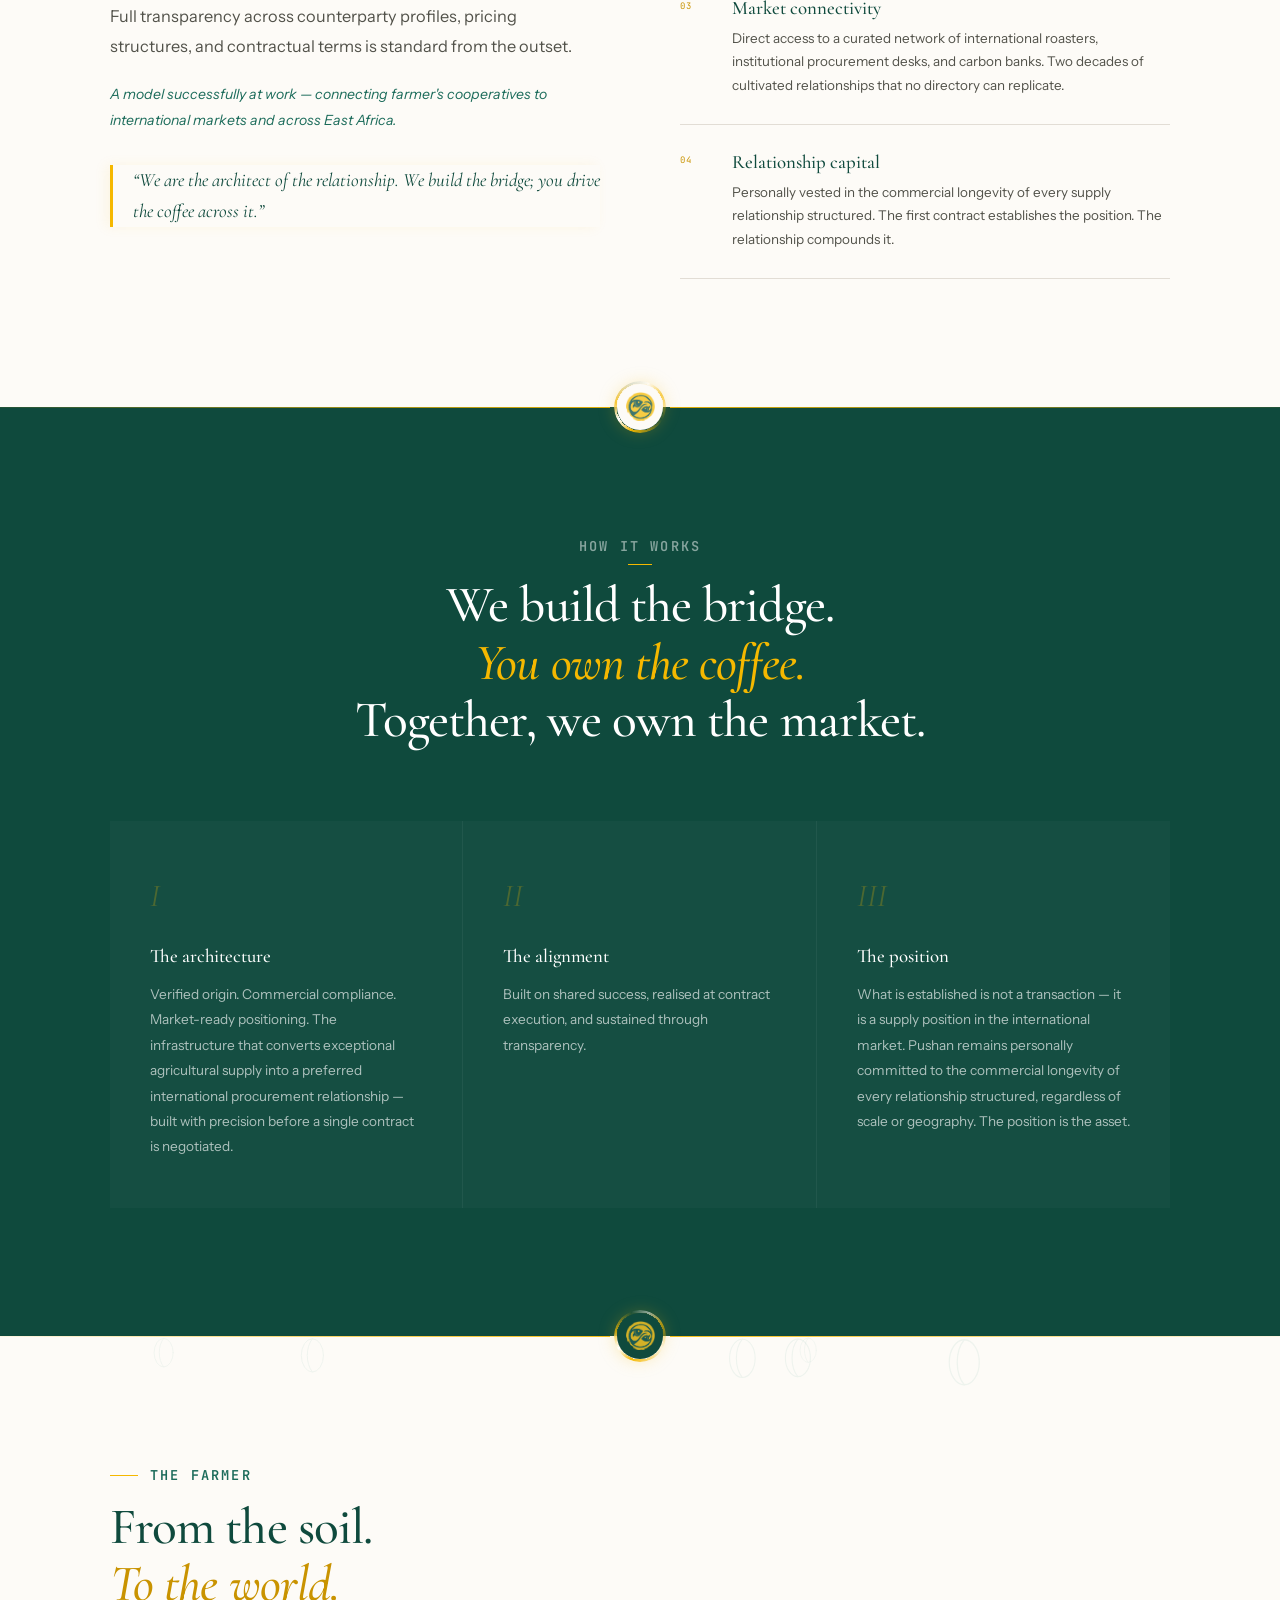
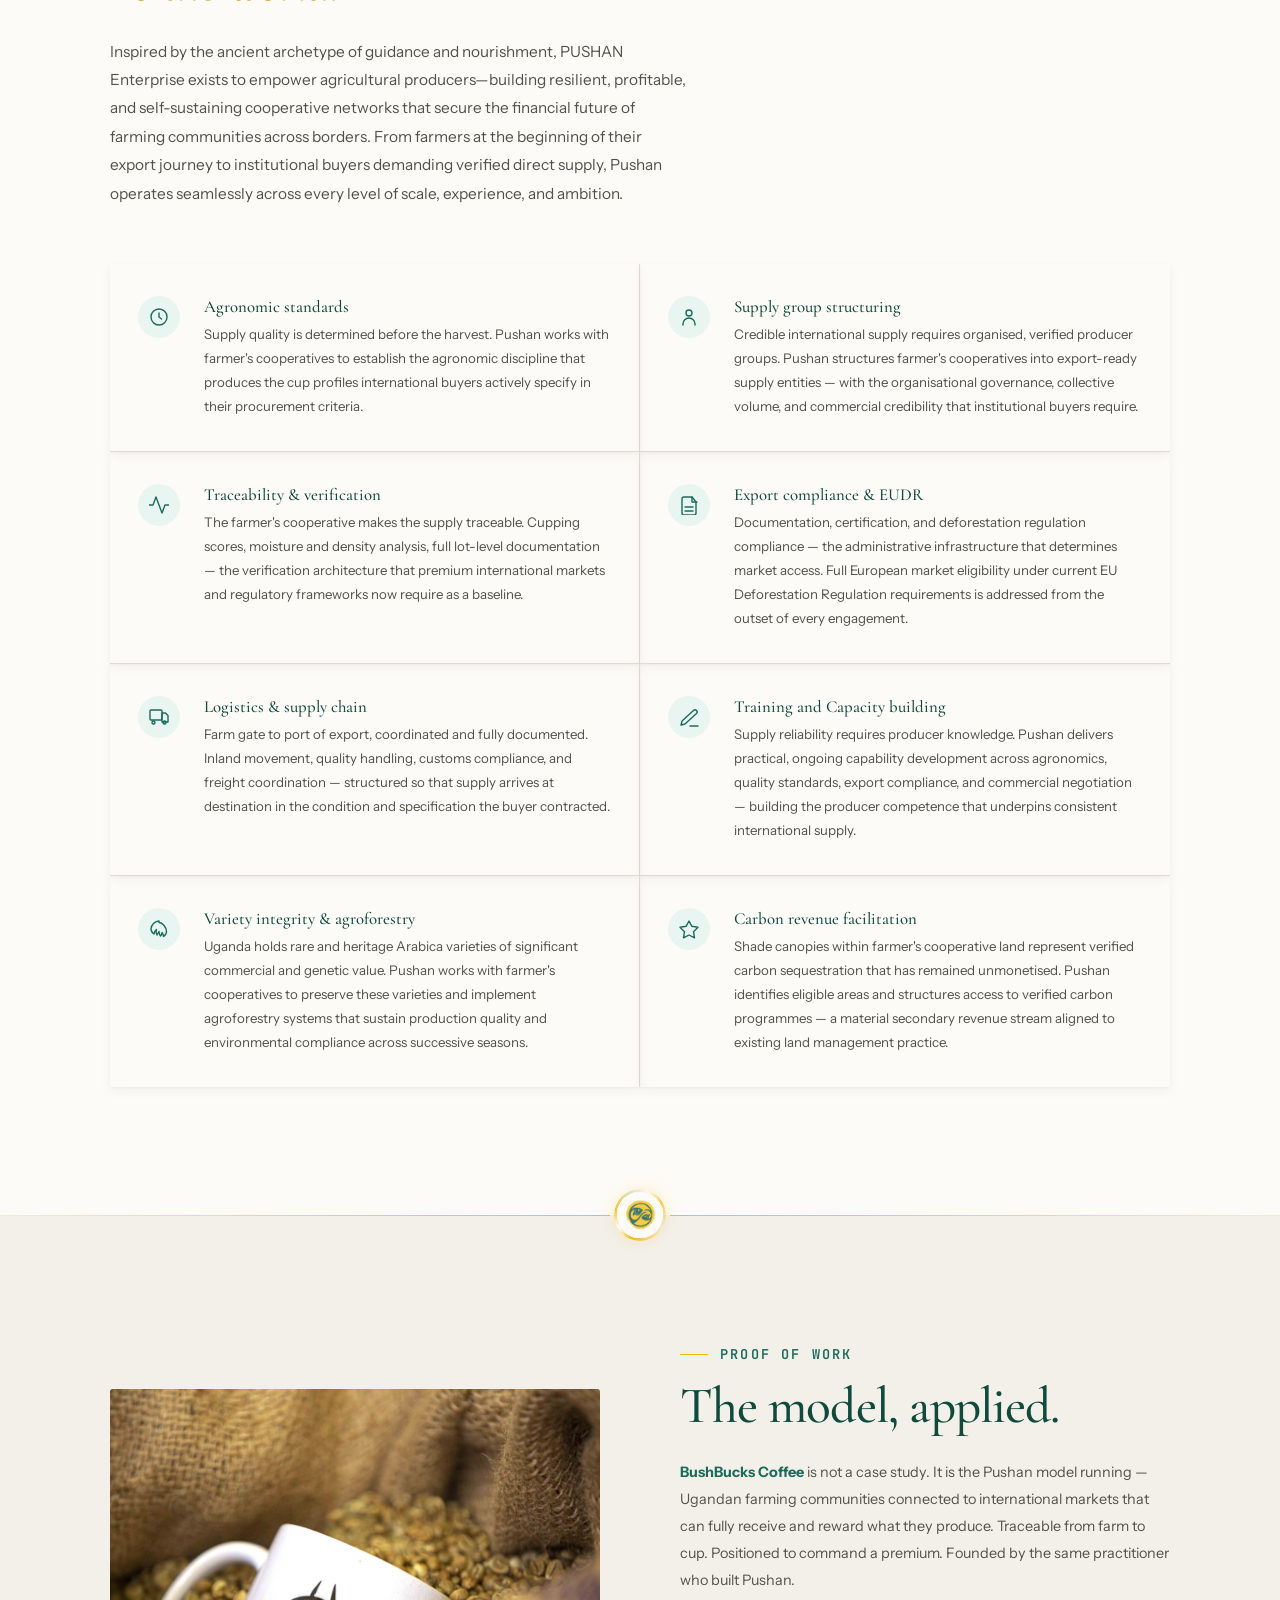
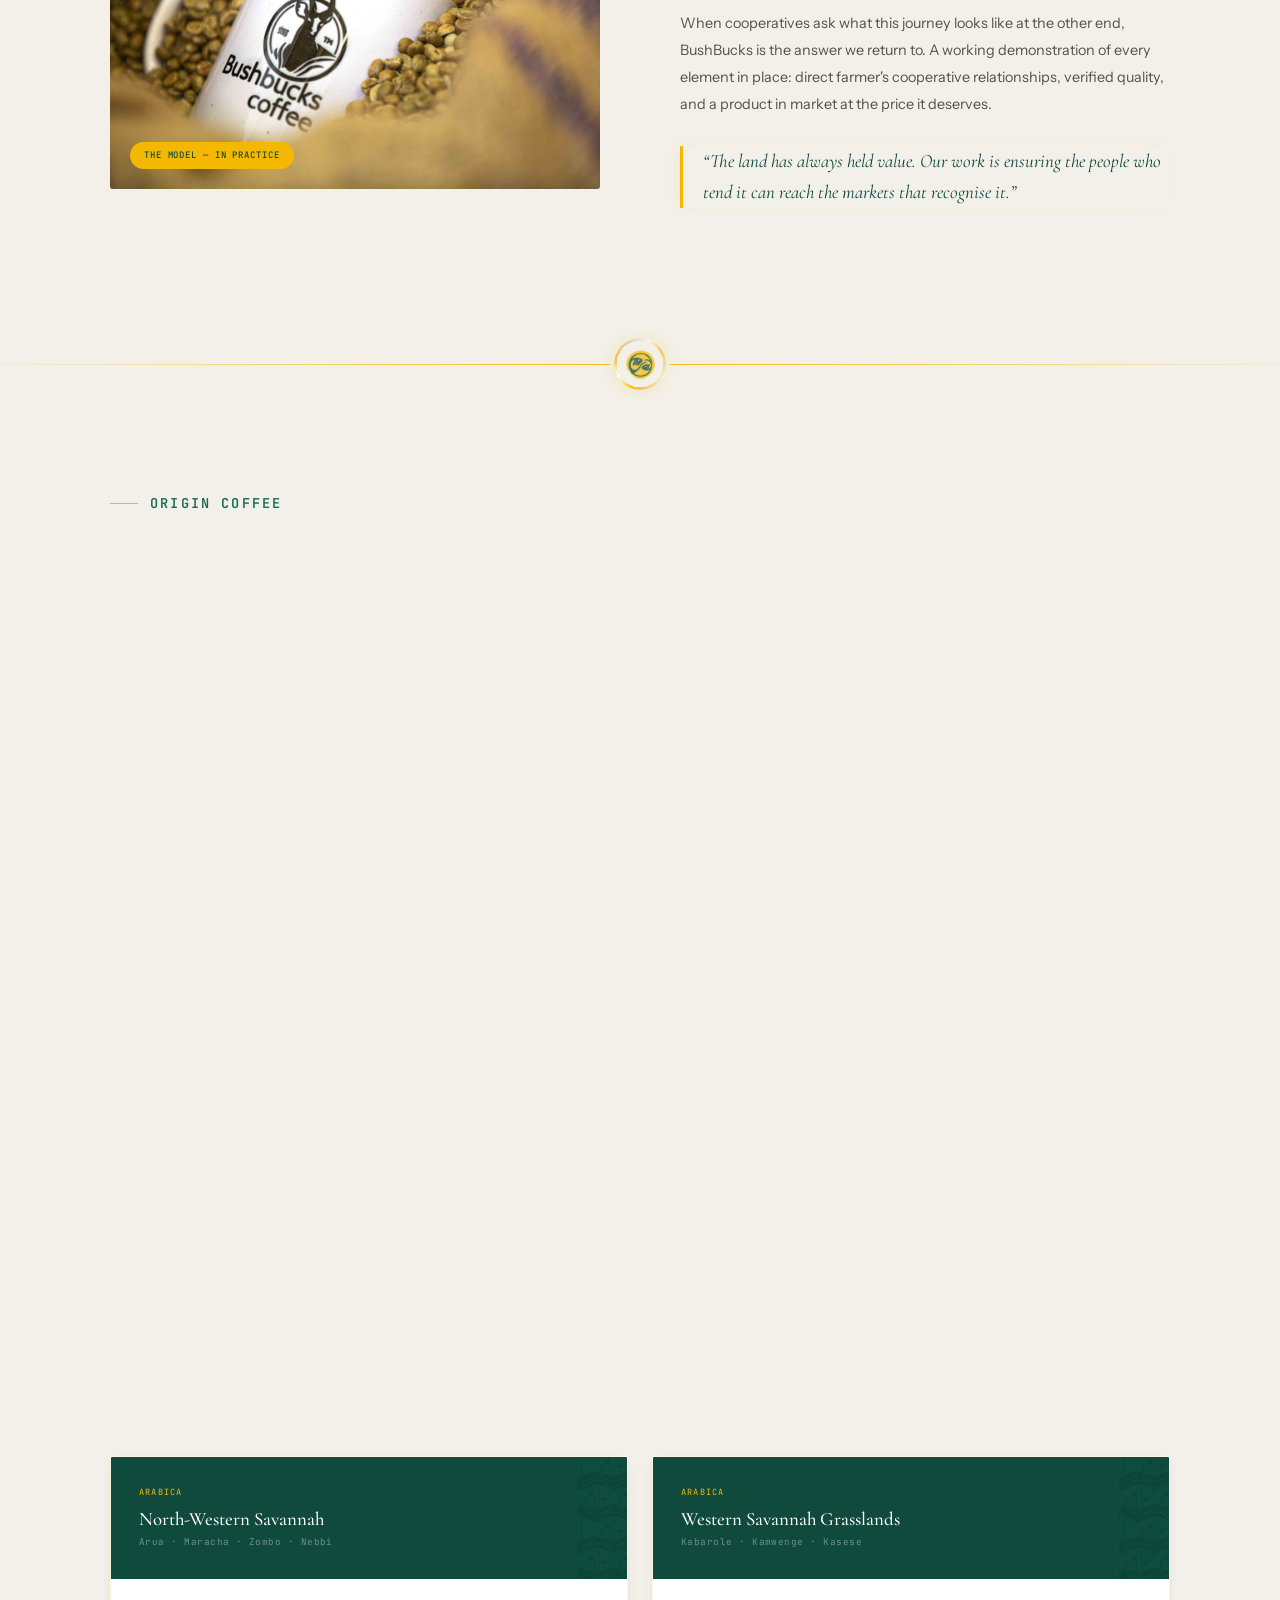
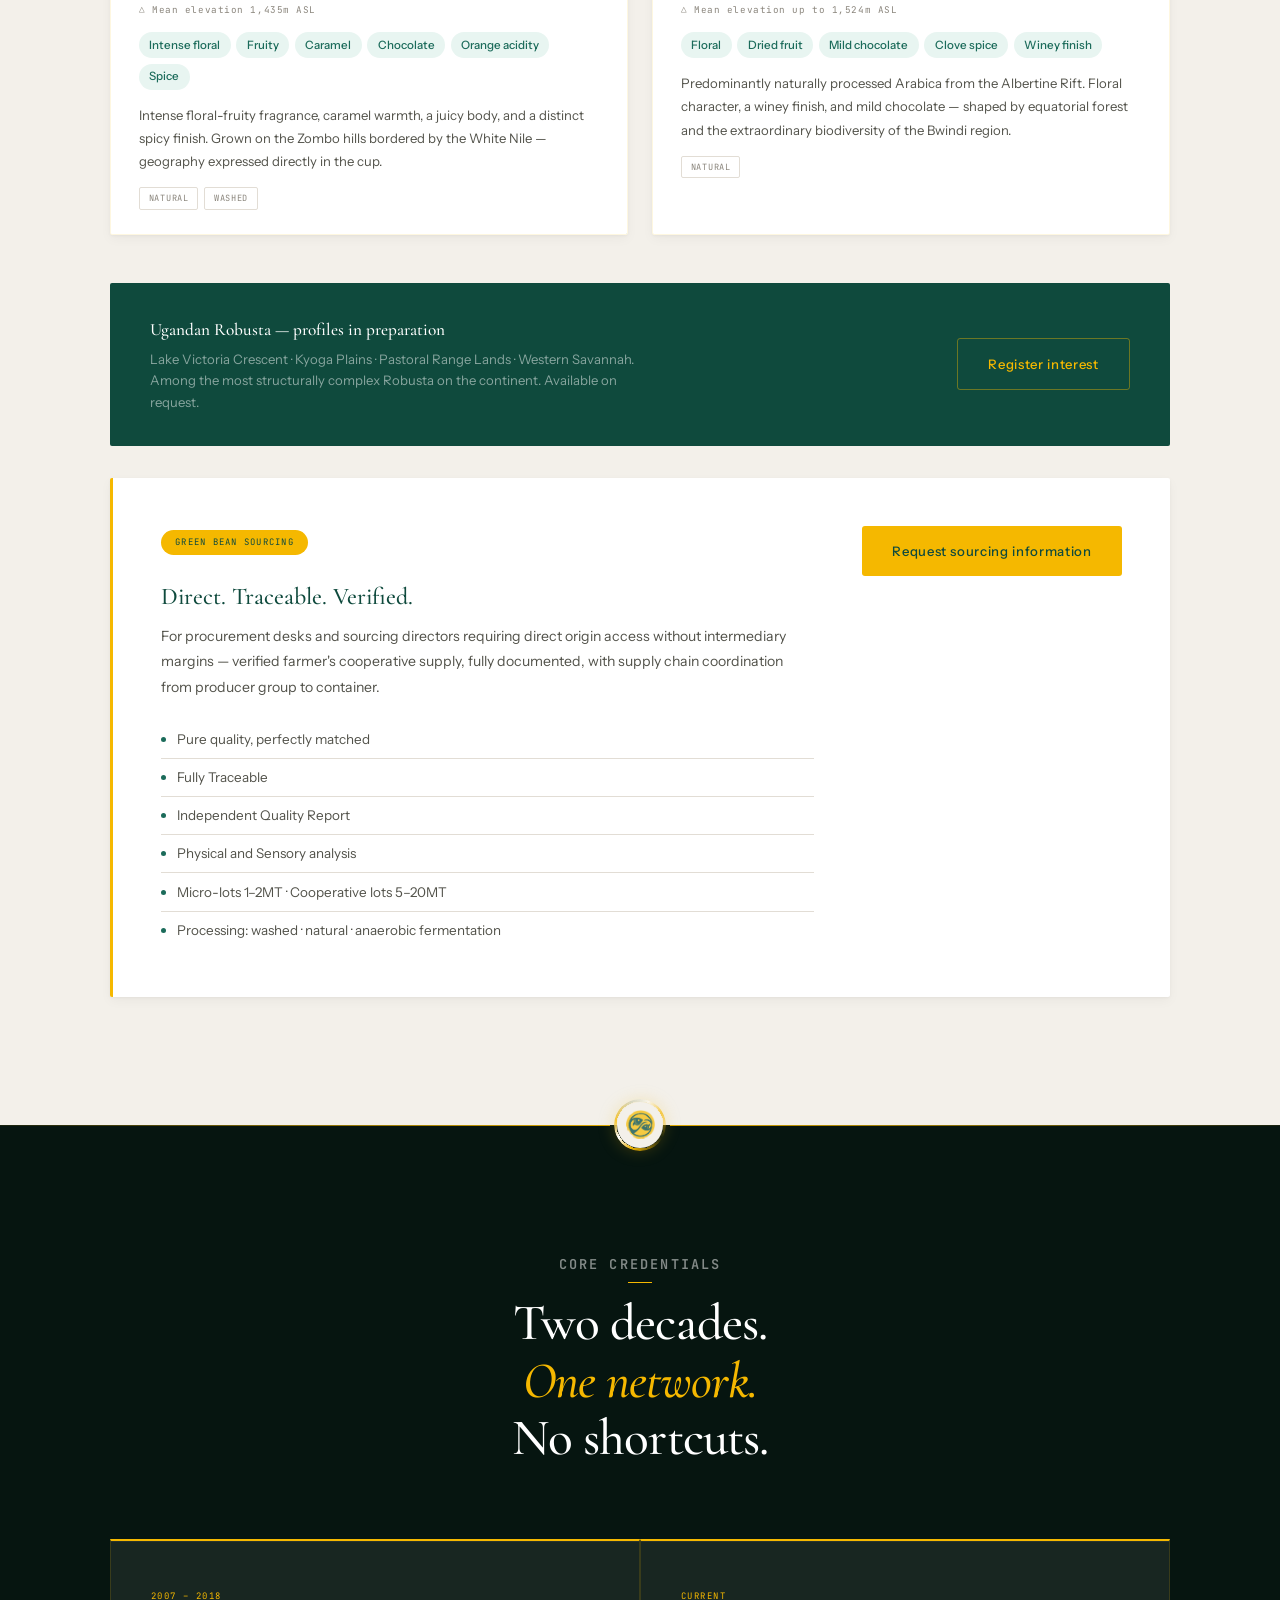
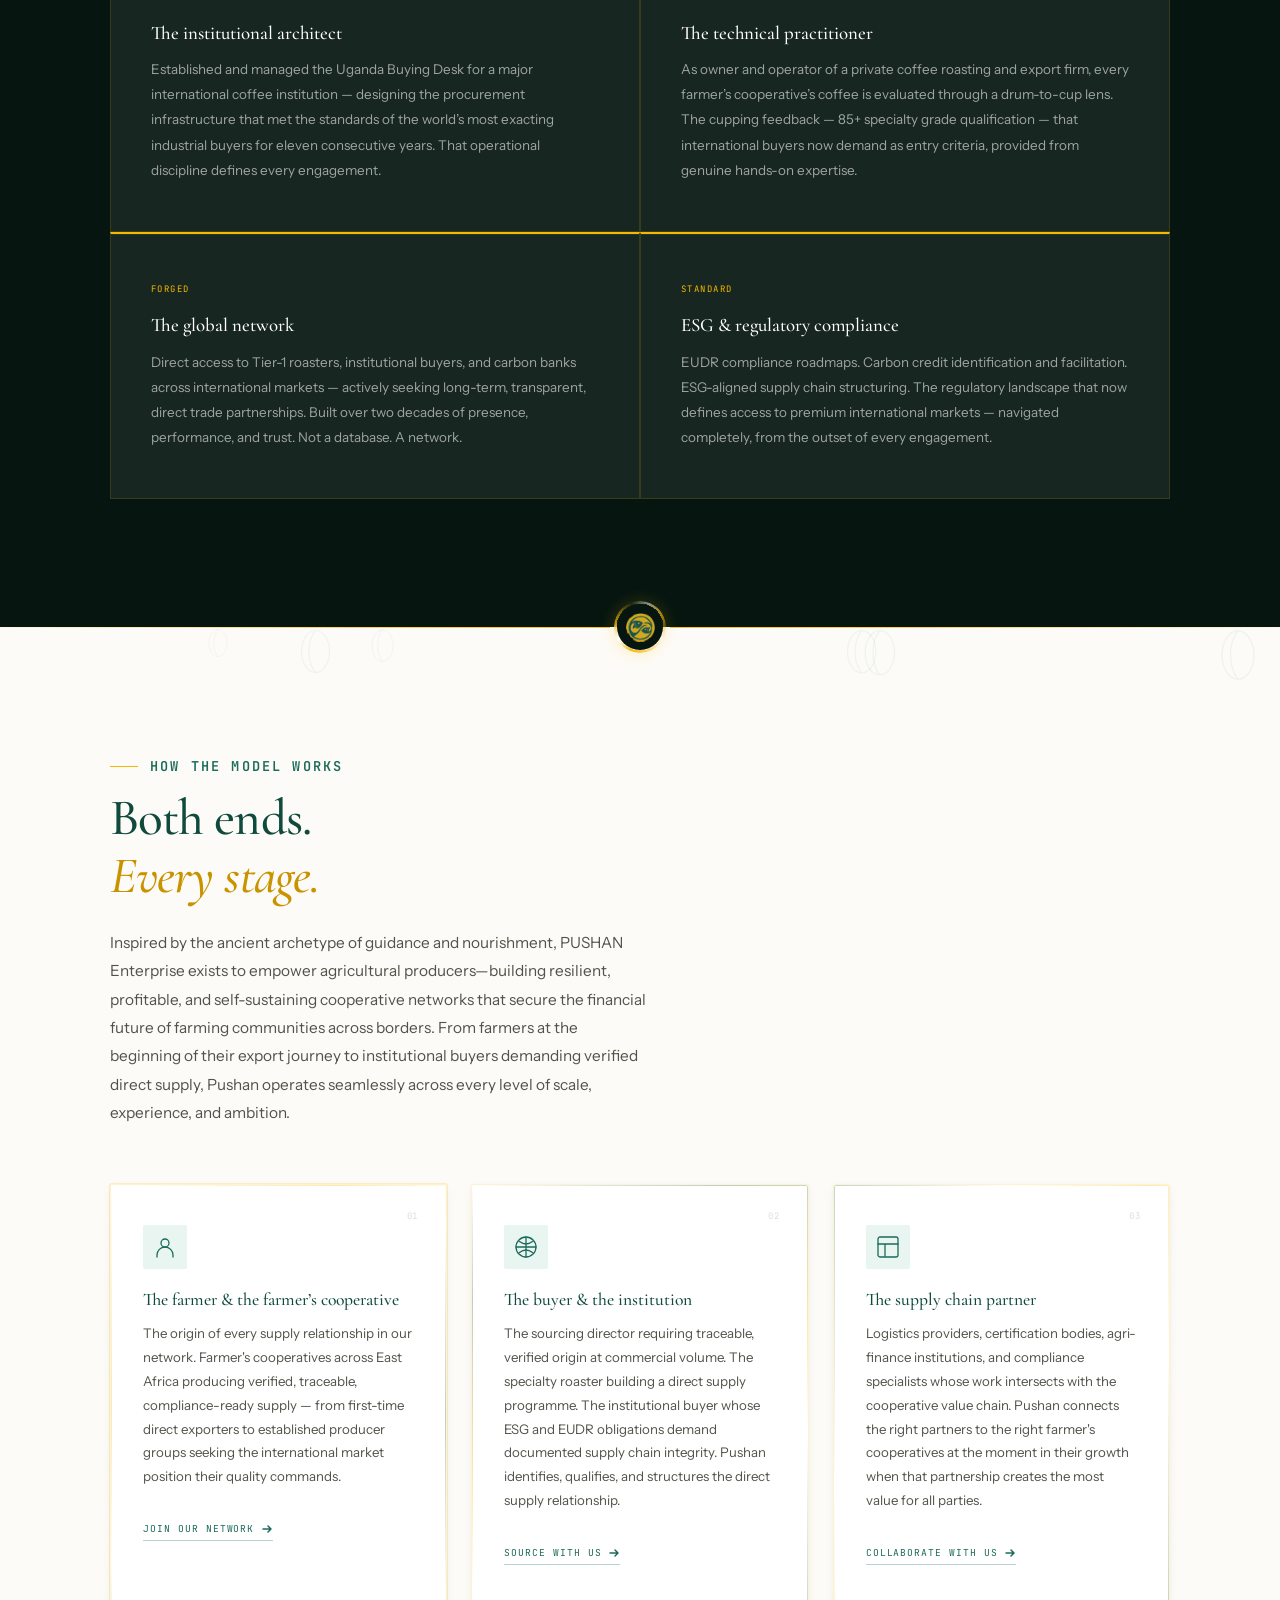
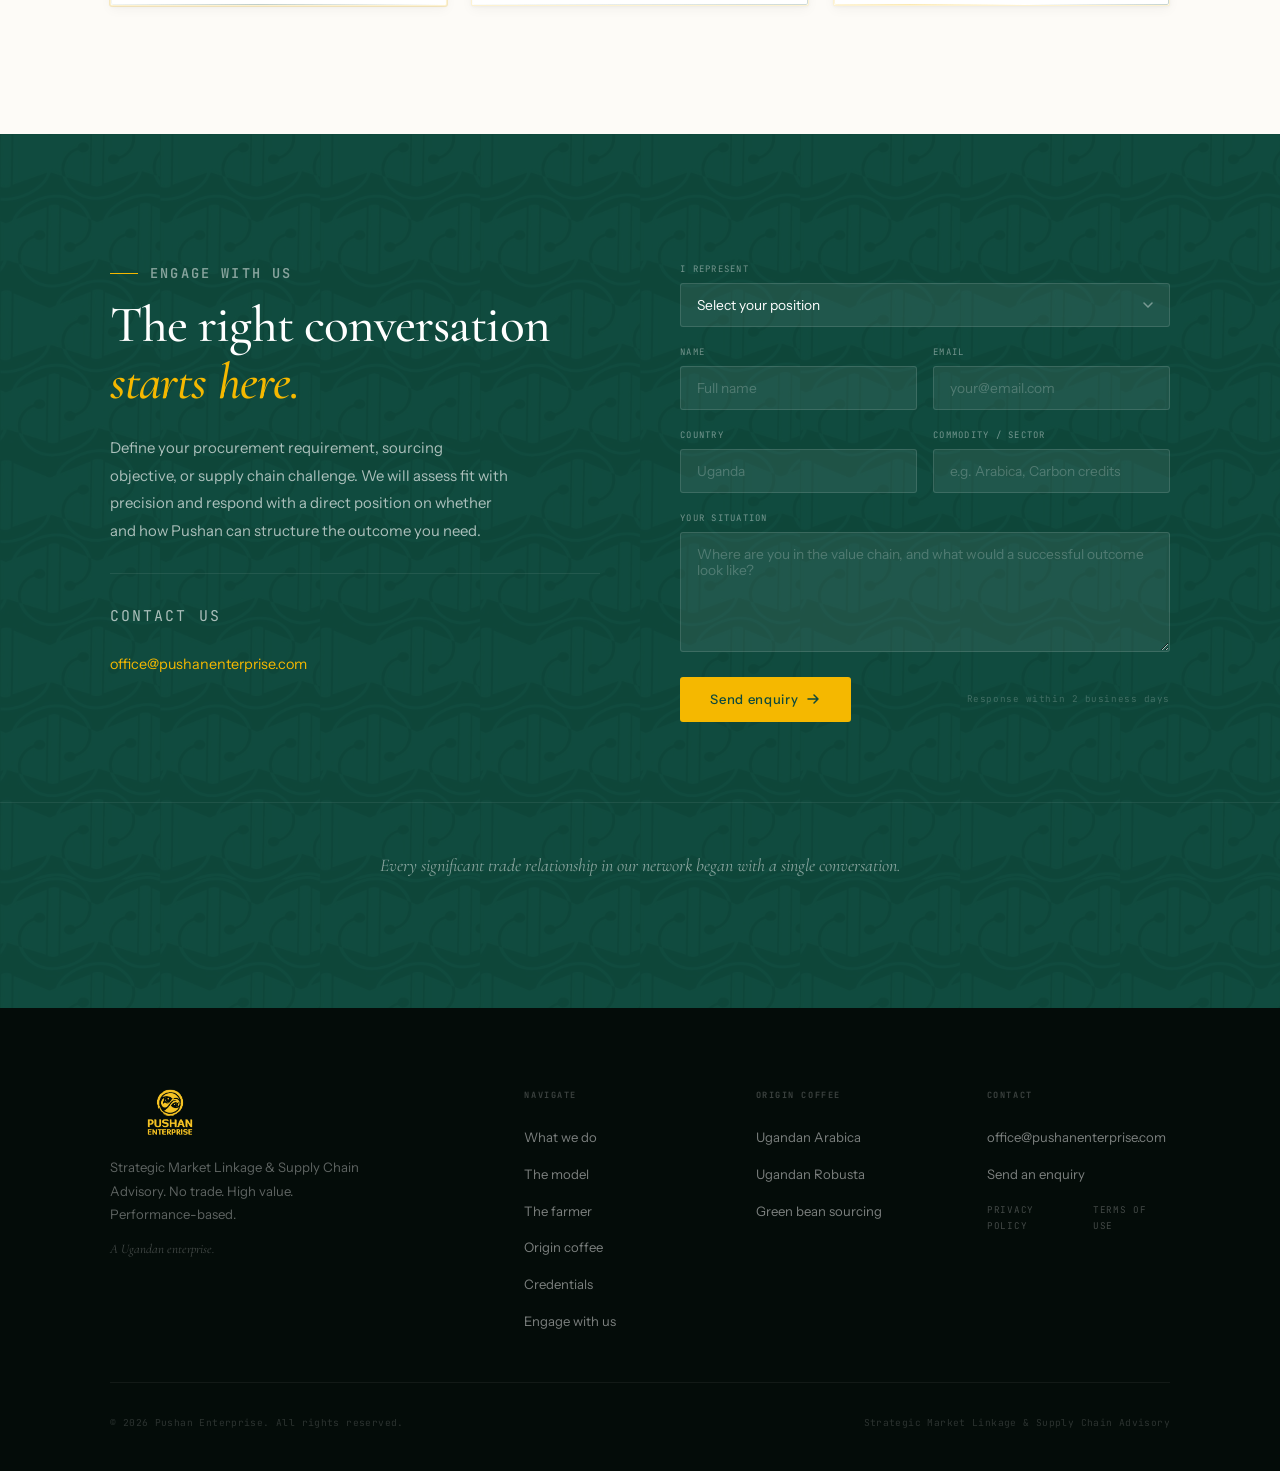
==== commit b88b5724: "Update index.html" ====
--- a/index.html
+++ b/index.html
@@ -181,7 +181,7 @@
   <div class="container">
     <div class="prop-grid">
       <div class="prop-left">
-        <span class="label reveal">The model</span>
+        <span class="label reveal">What we do</span>
         <h2 id="prop-heading" class="dh reveal">No trade.<br/><em>High value.</em></h2>
         <p class="bt reveal">At PUSHAN Enterprise, our mission is to act as the steady compass for agricultural and commercial cooperatives. We combine strategic advisory, market intelligence, and sustainable development strategies to clear barriers, optimize operations, and guide smallholder communities toward lasting prosperity.
           Full transparency across counterparty profiles, pricing structures, and contractual terms is standard from the outset.</p>
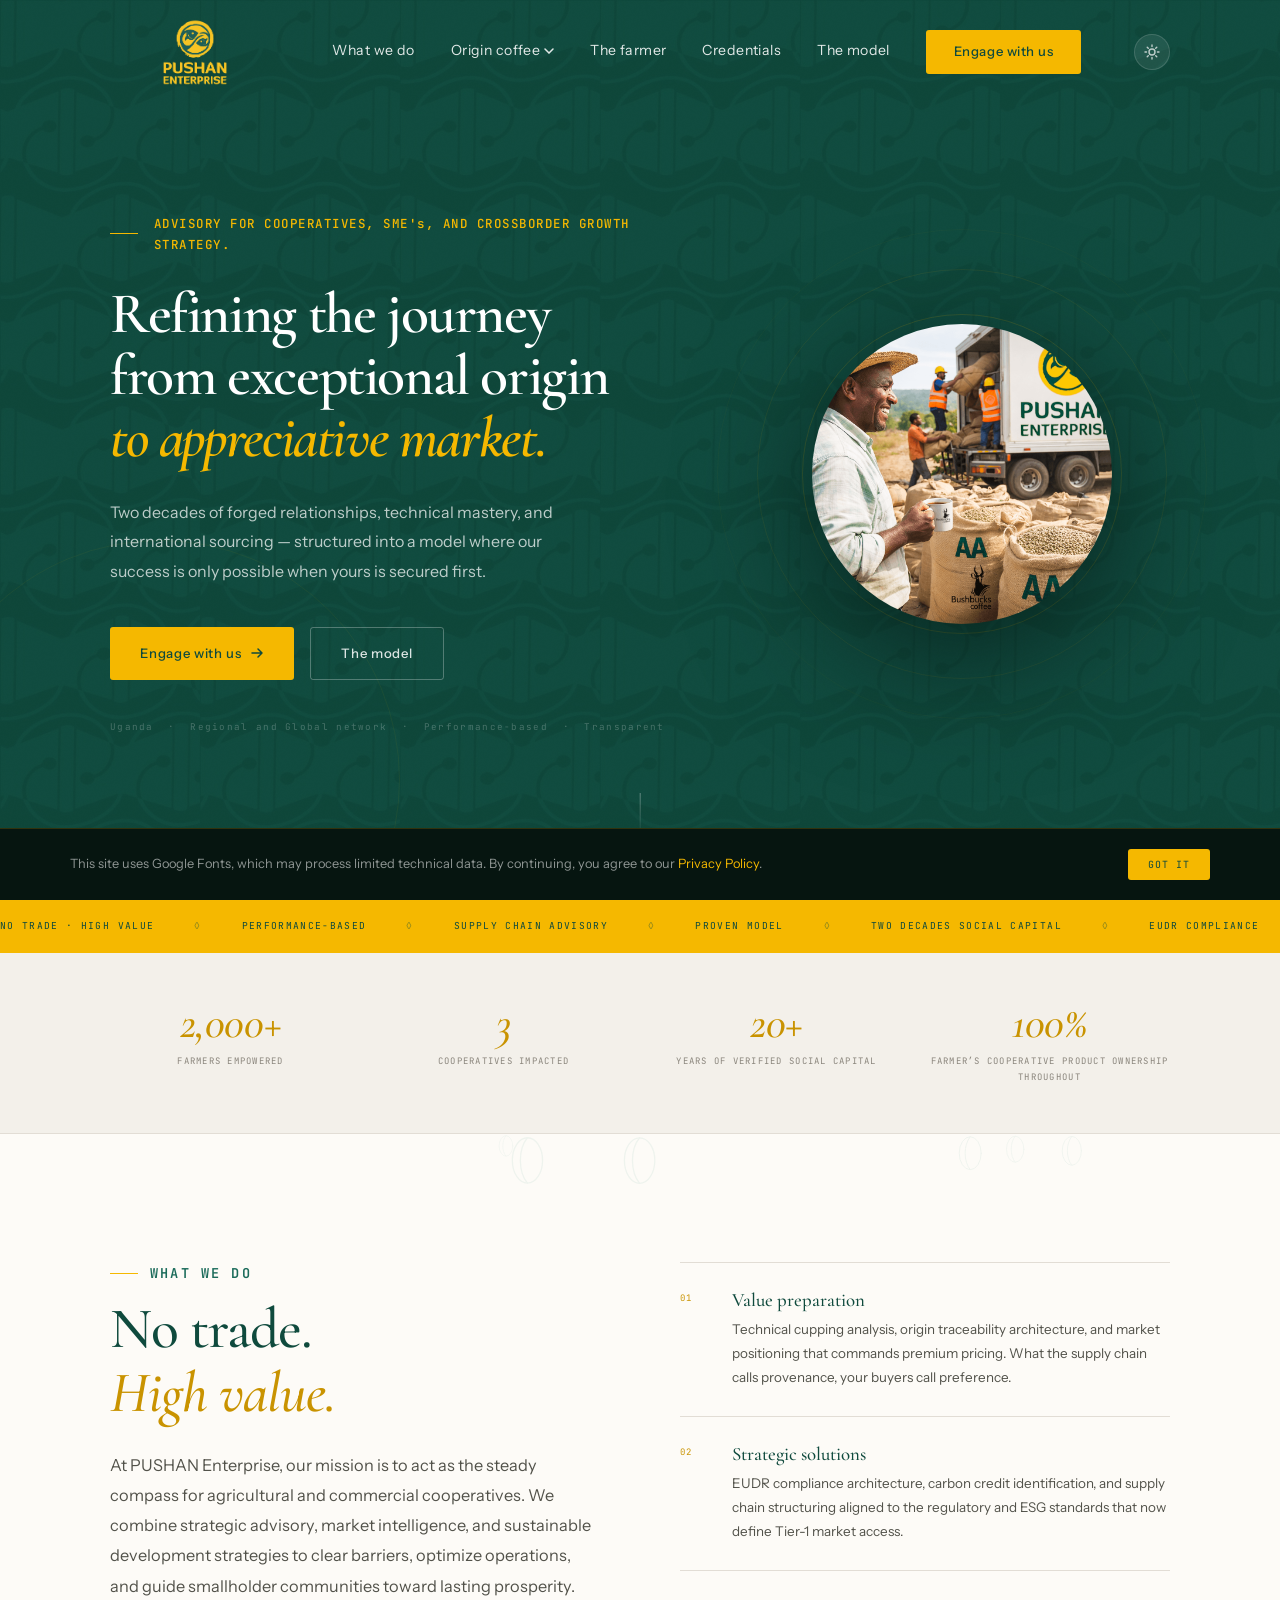
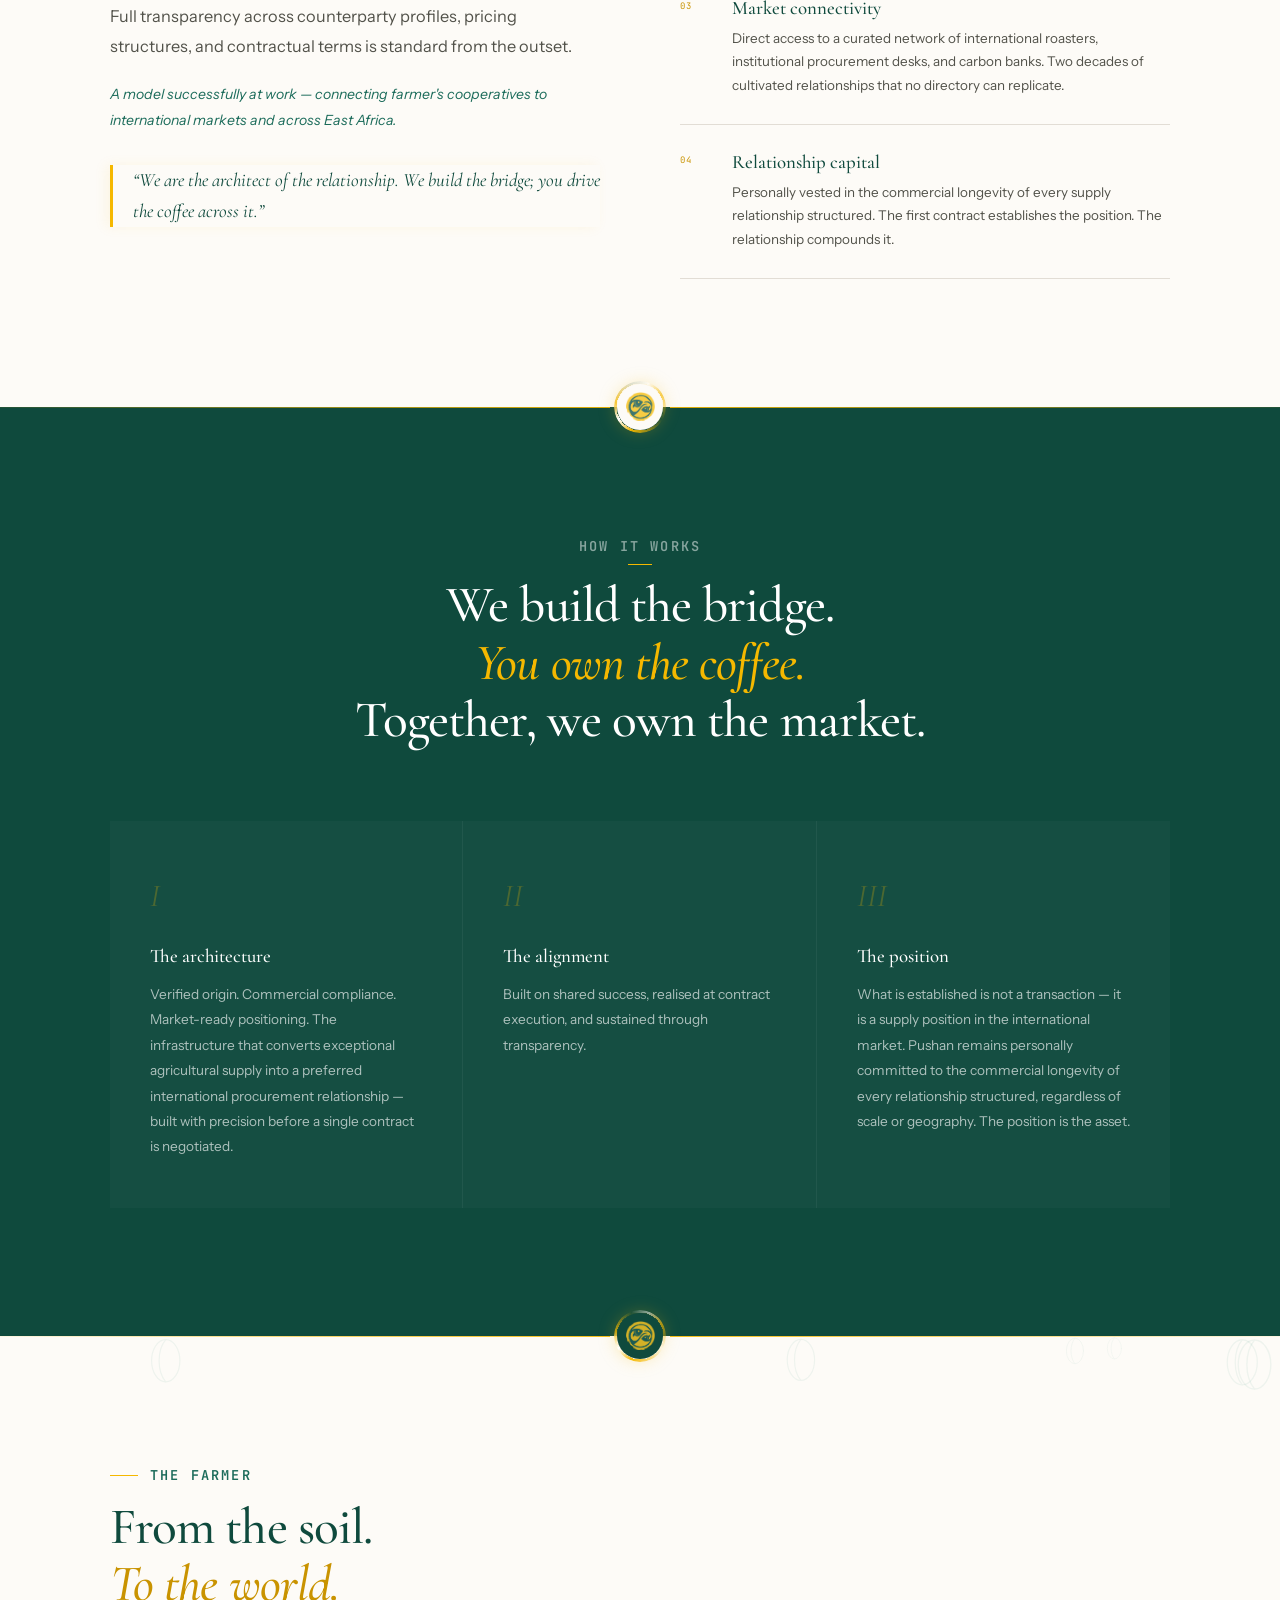
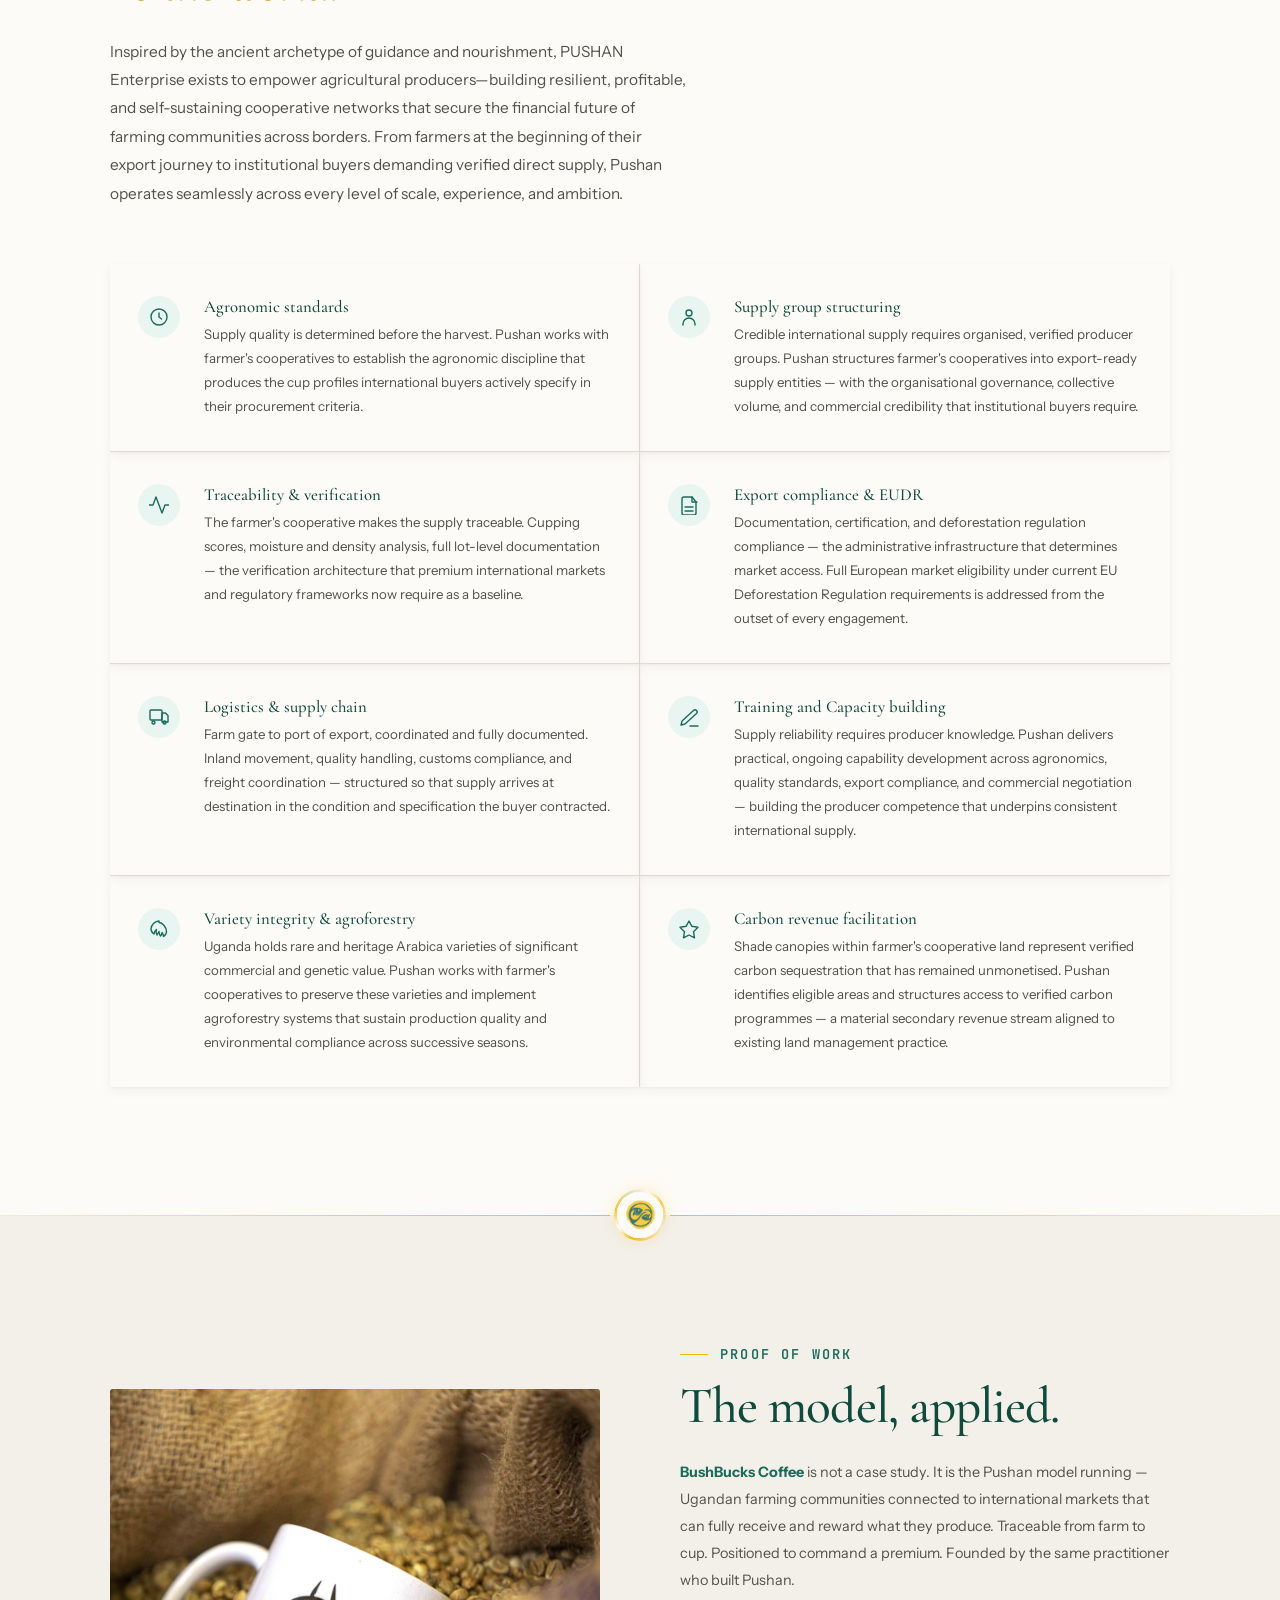
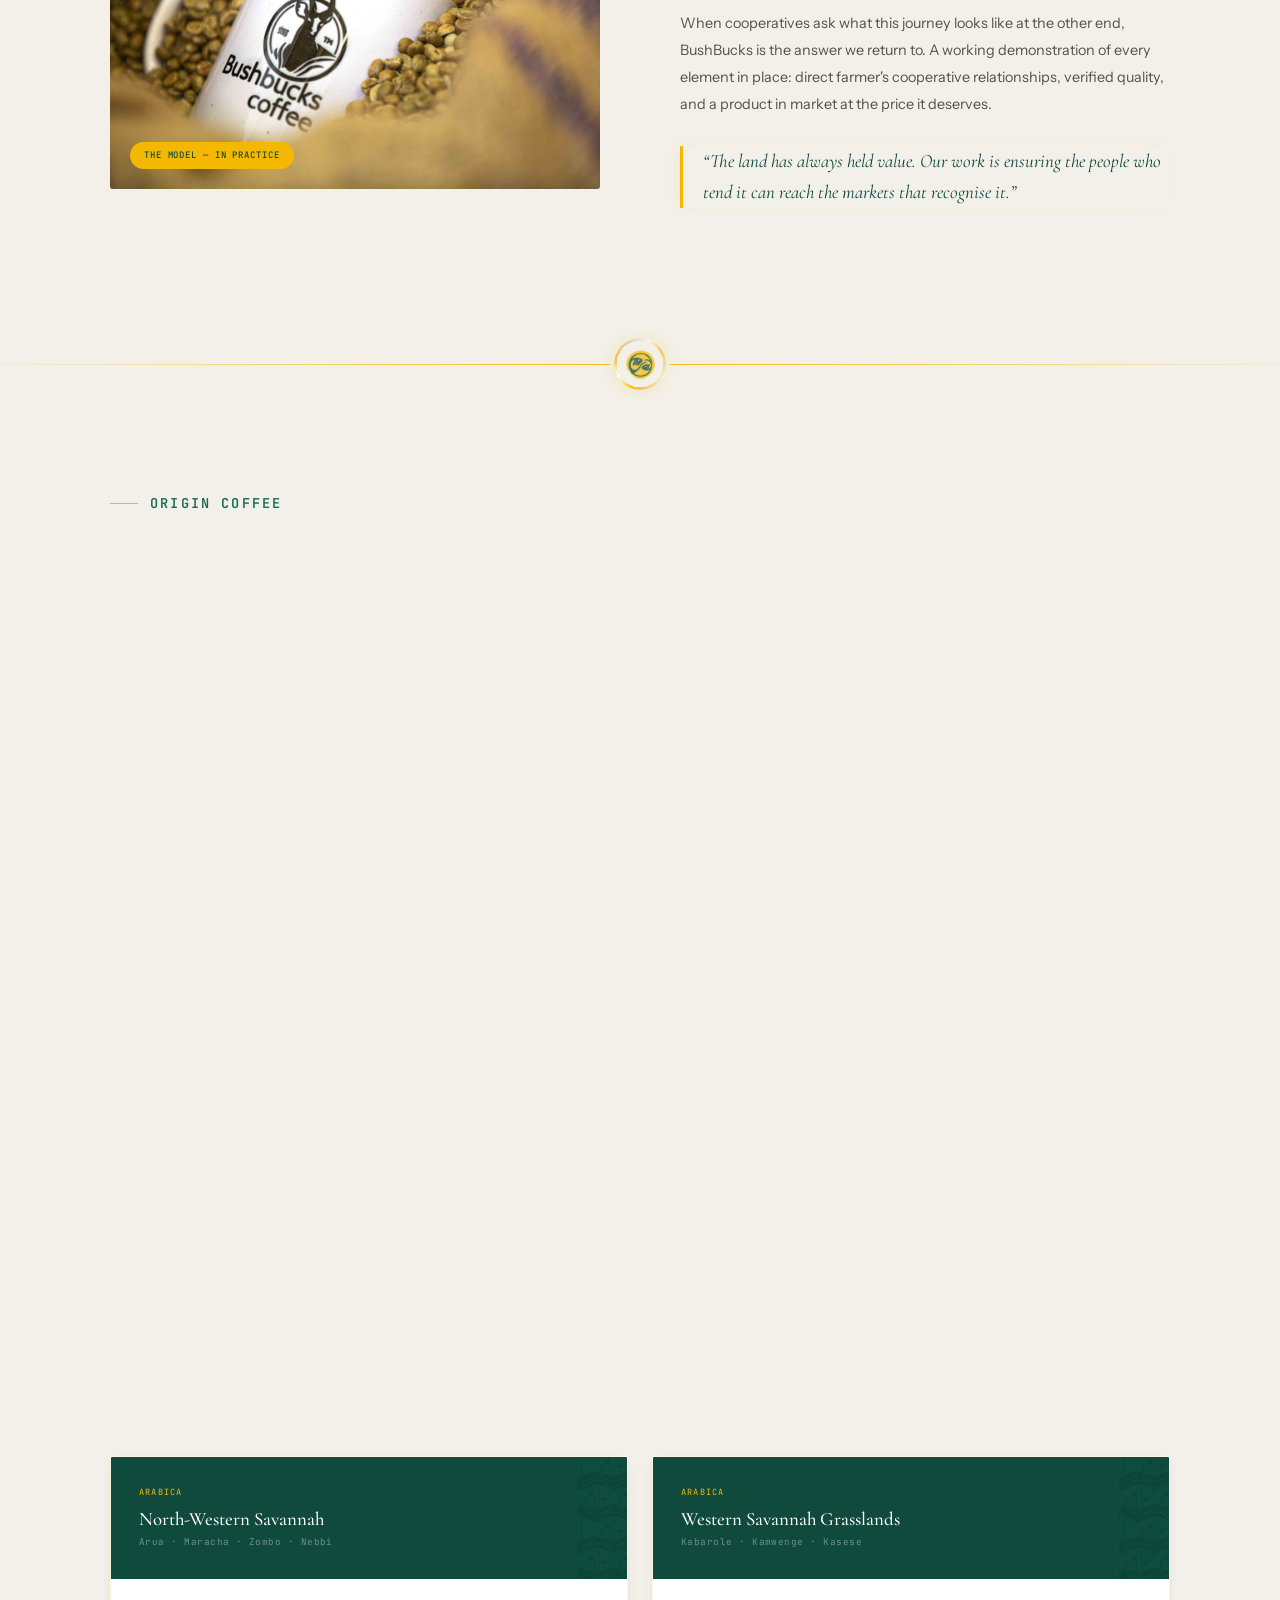
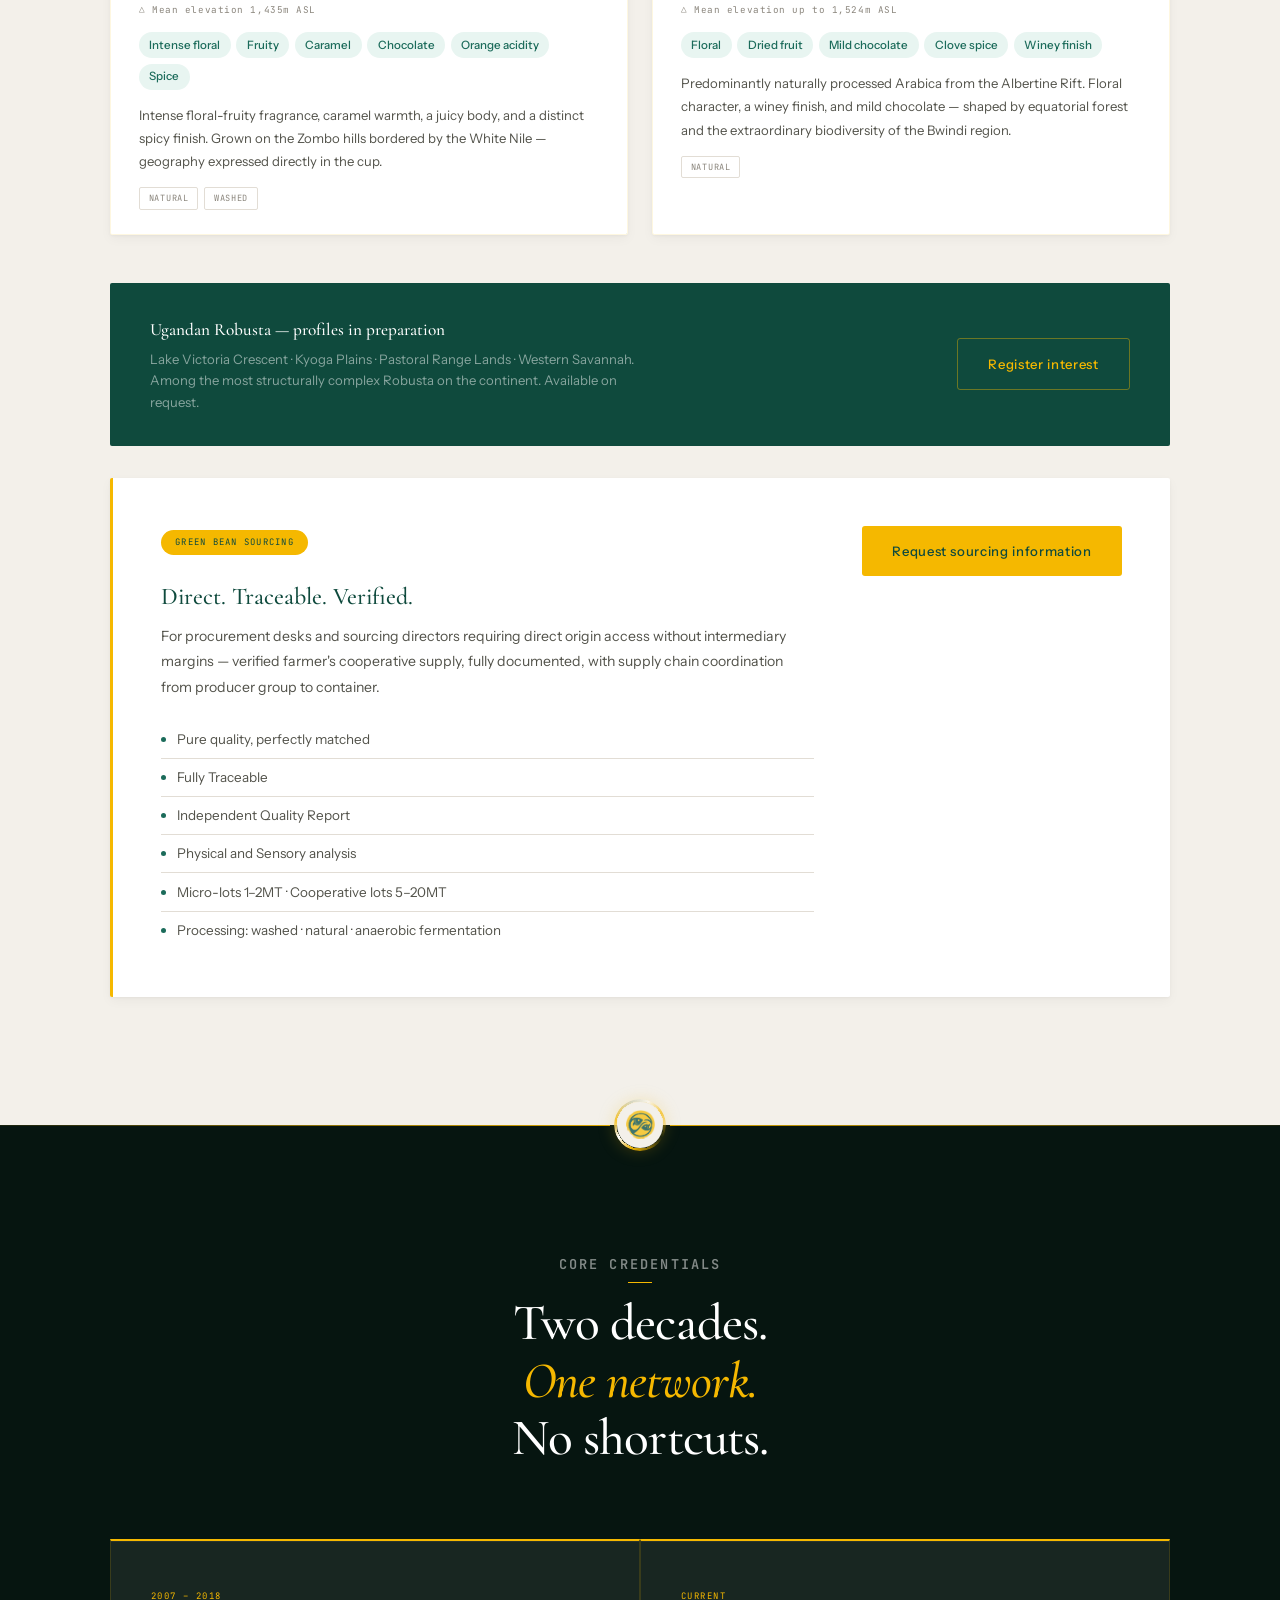
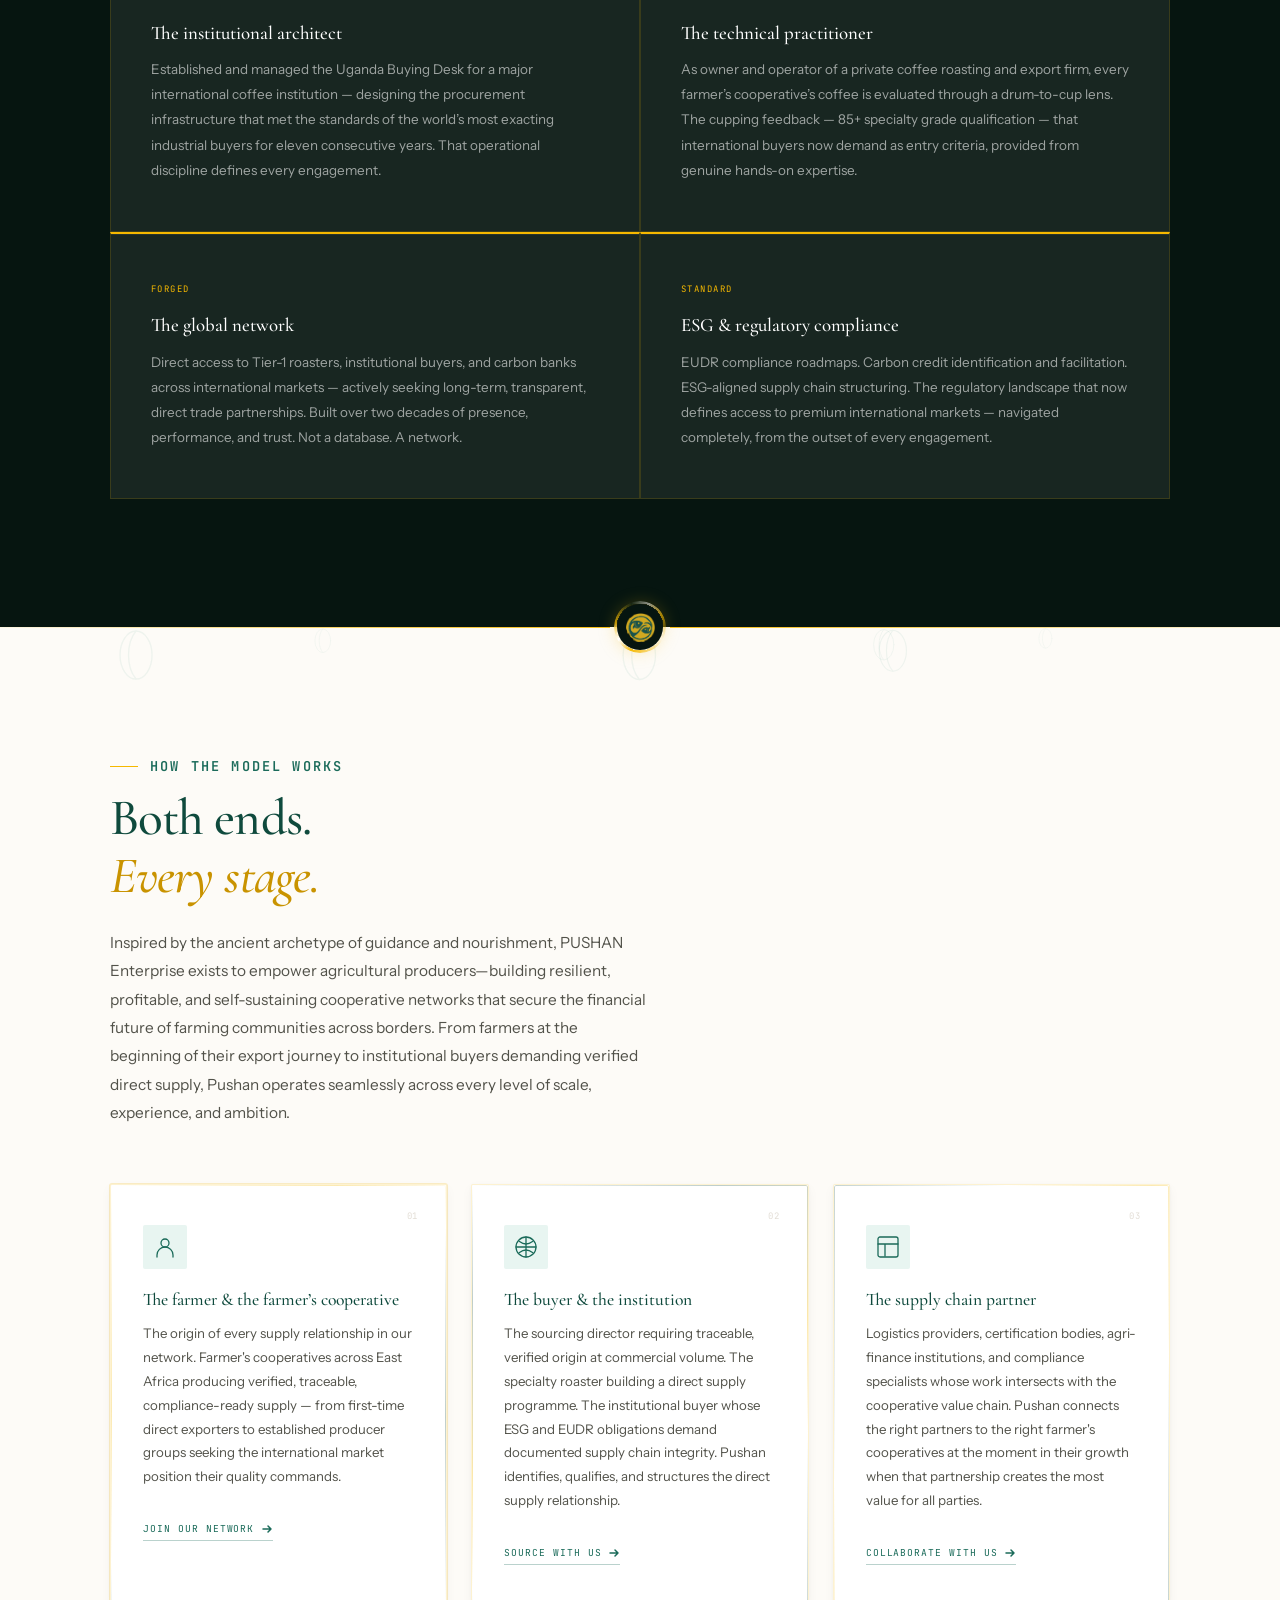
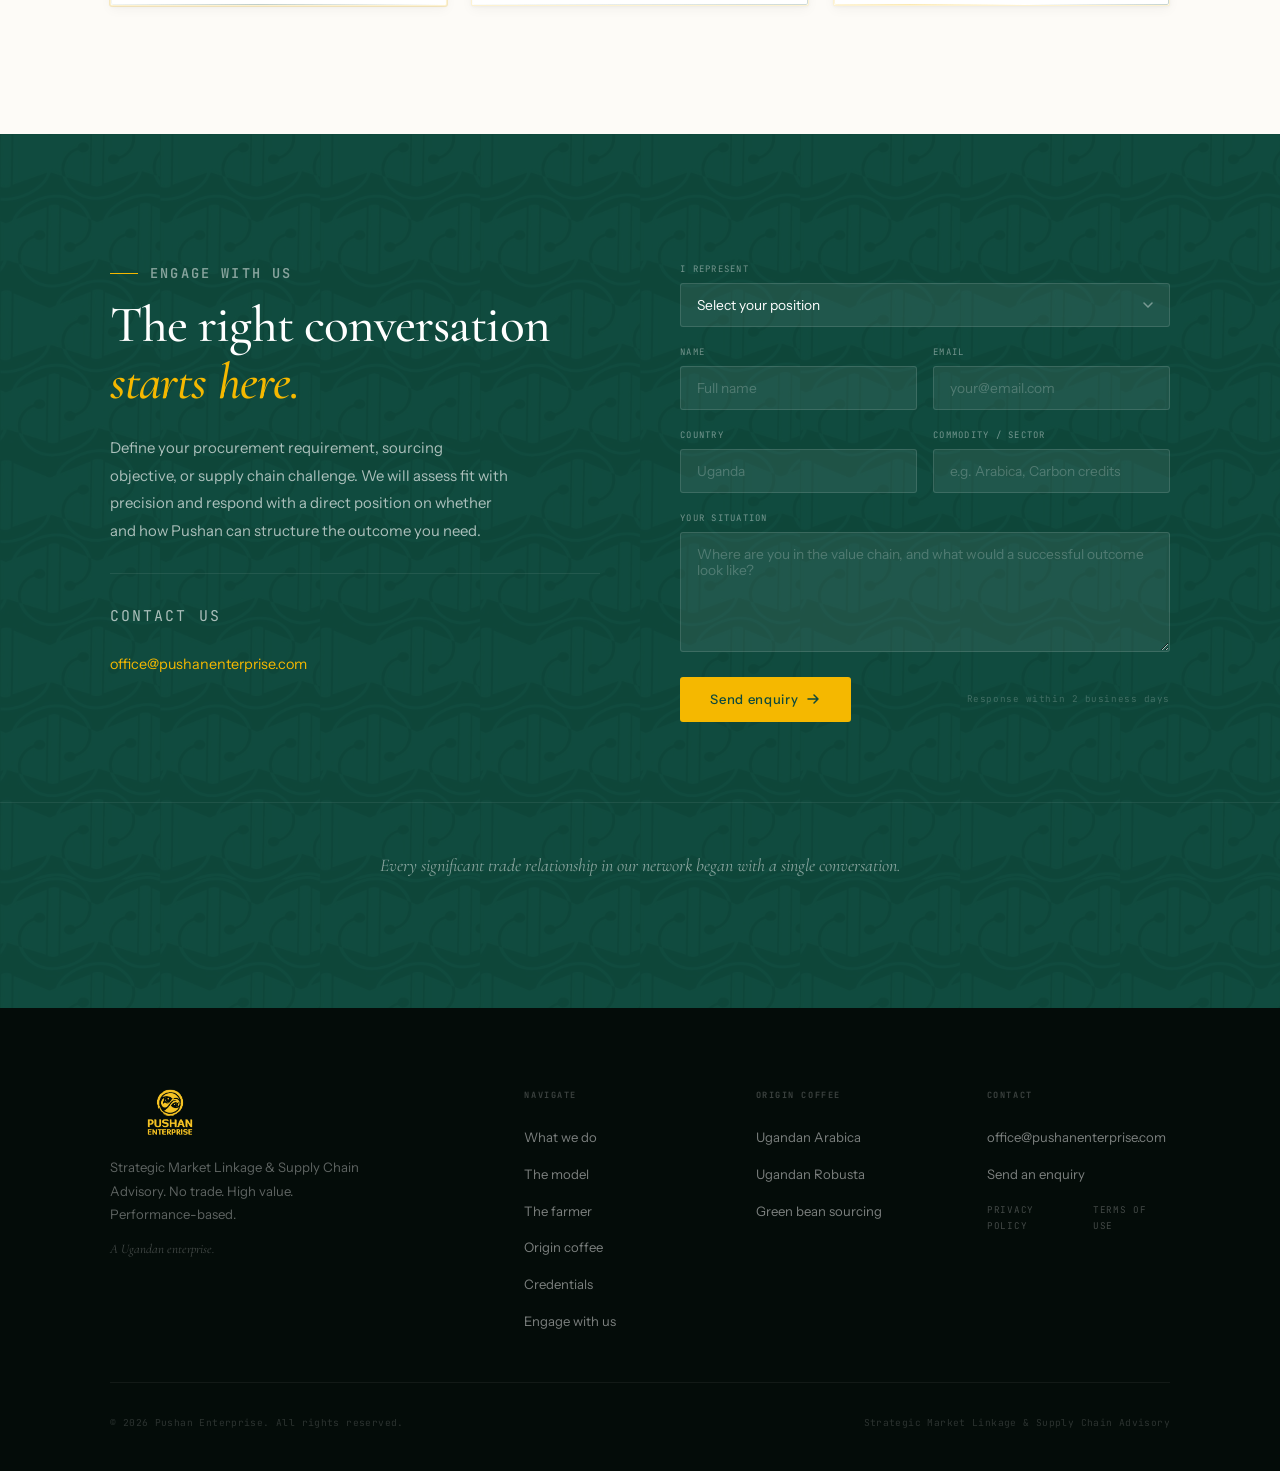
==== commit 75150476: "Update index.html" ====
--- a/index.html
+++ b/index.html
@@ -42,7 +42,6 @@
     </a>
     <ul class="nav-links" role="list">
       <li><a href="#proposition">What we do</a></li>
-      <li><a href="#who">The model</a></li>
       <li class="has-drop">
         <a href="#coffee" class="drop-trigger" aria-haspopup="true" aria-expanded="false">
           Origin coffee
@@ -56,6 +55,7 @@
       </li>
       <li><a href="#farmer">The farmer</a></li>
       <li><a href="#credentials">Credentials</a></li>
+      <li><a href="#who">The model</a></li>
       <li><a href="#contact" class="nav-cta">Engage with us</a></li>
     </ul>
     <div class="nav-right">
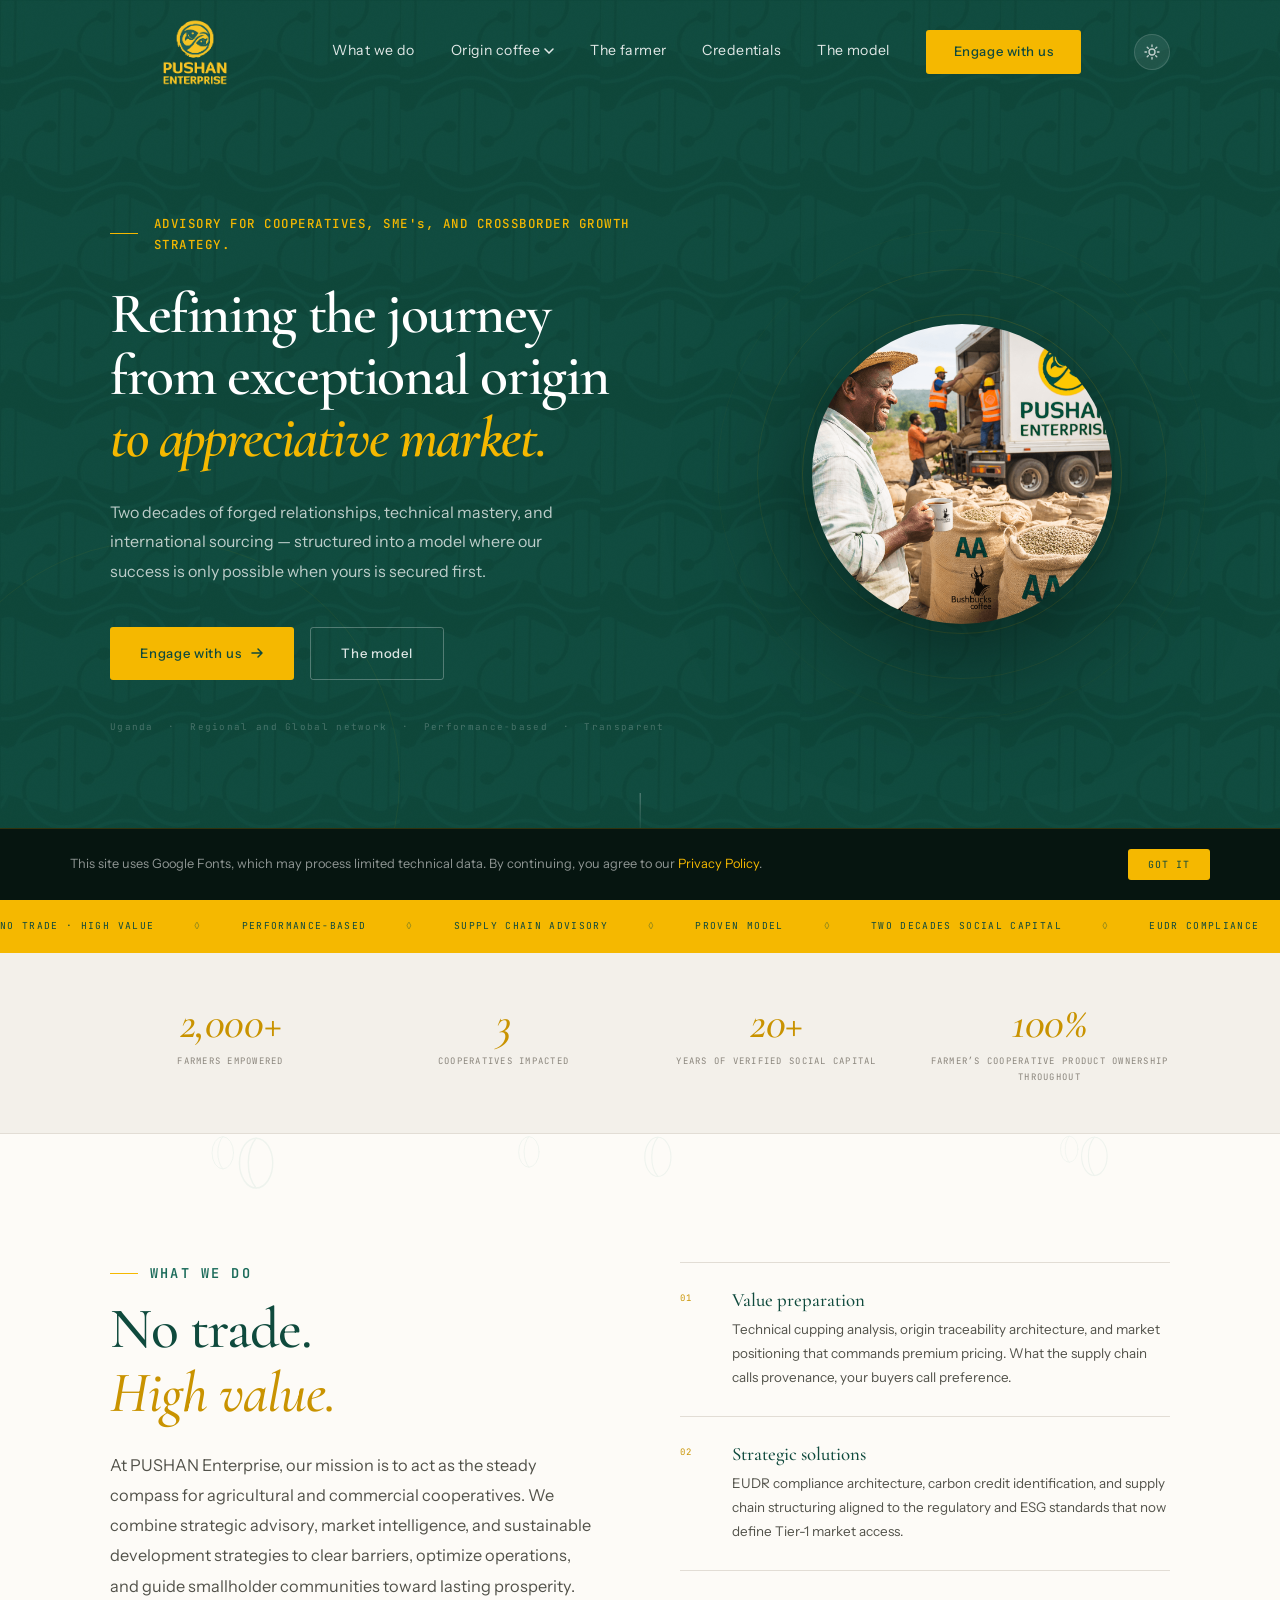
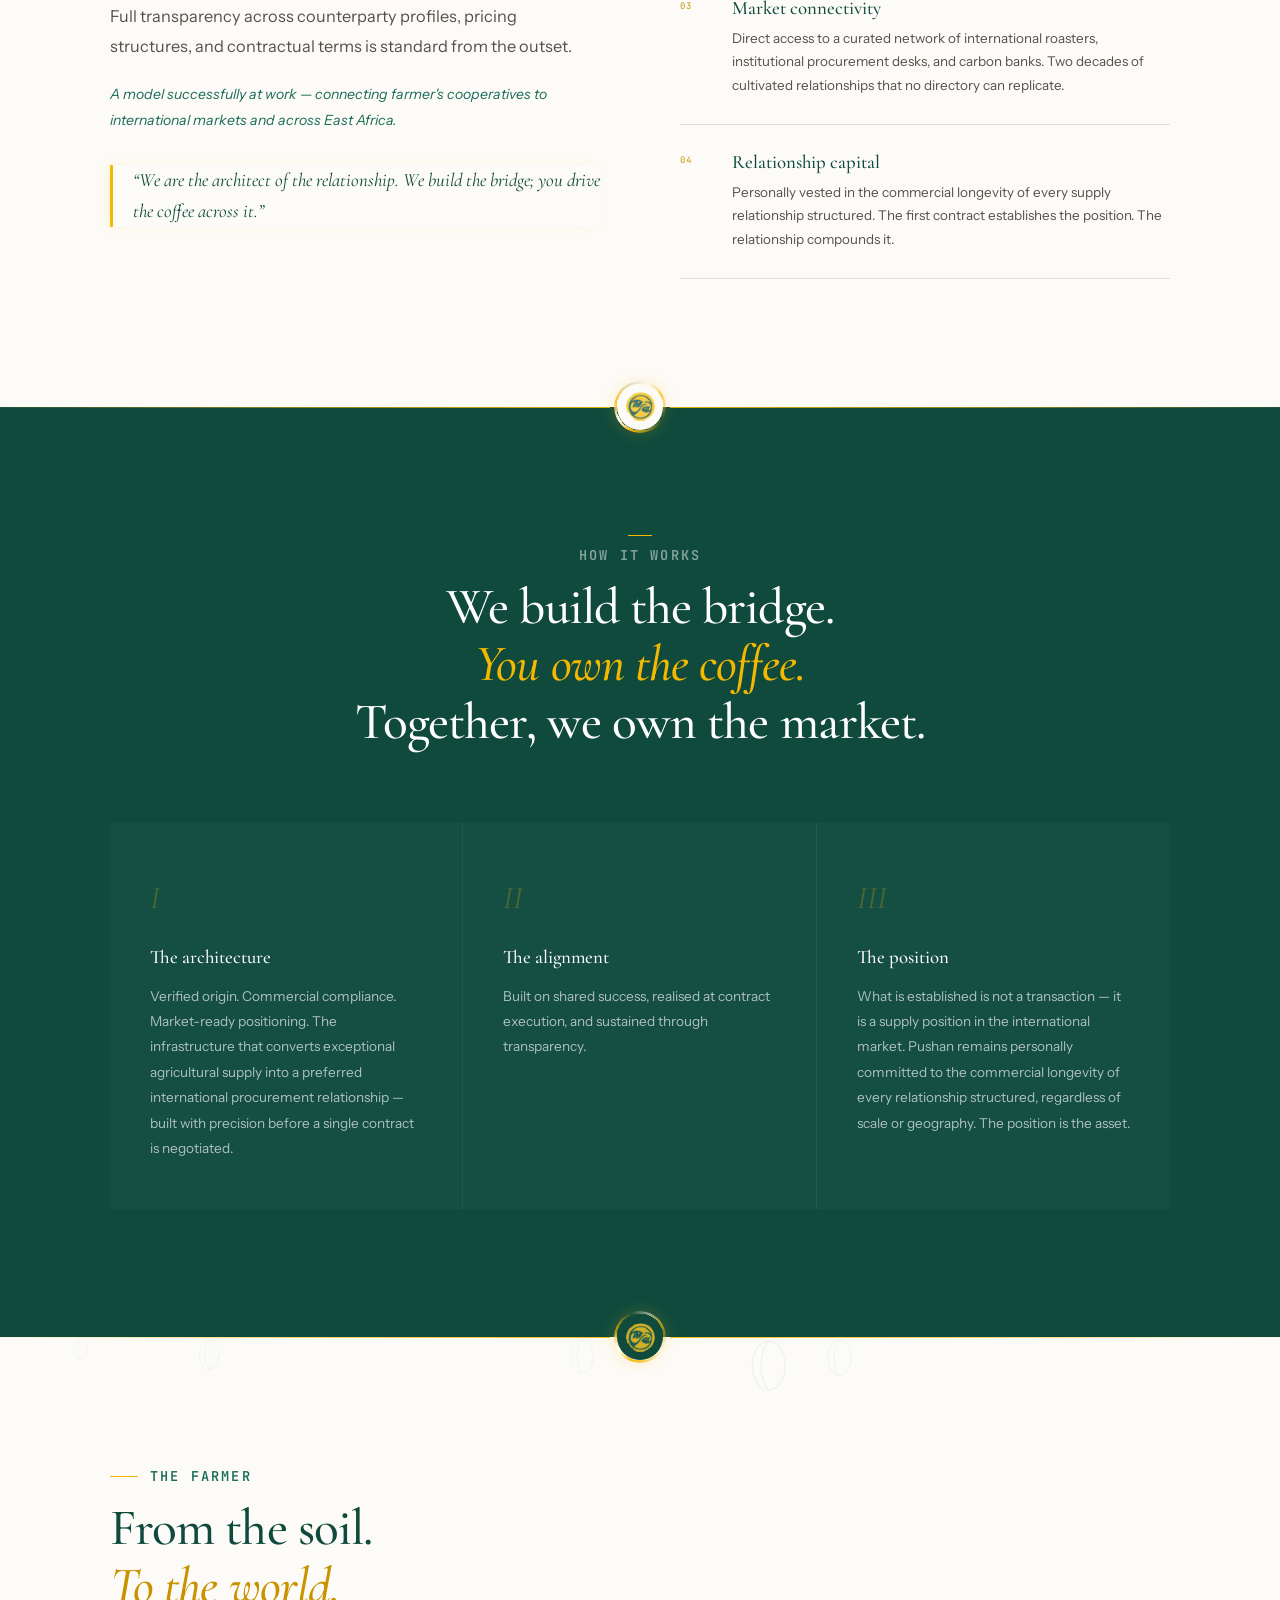
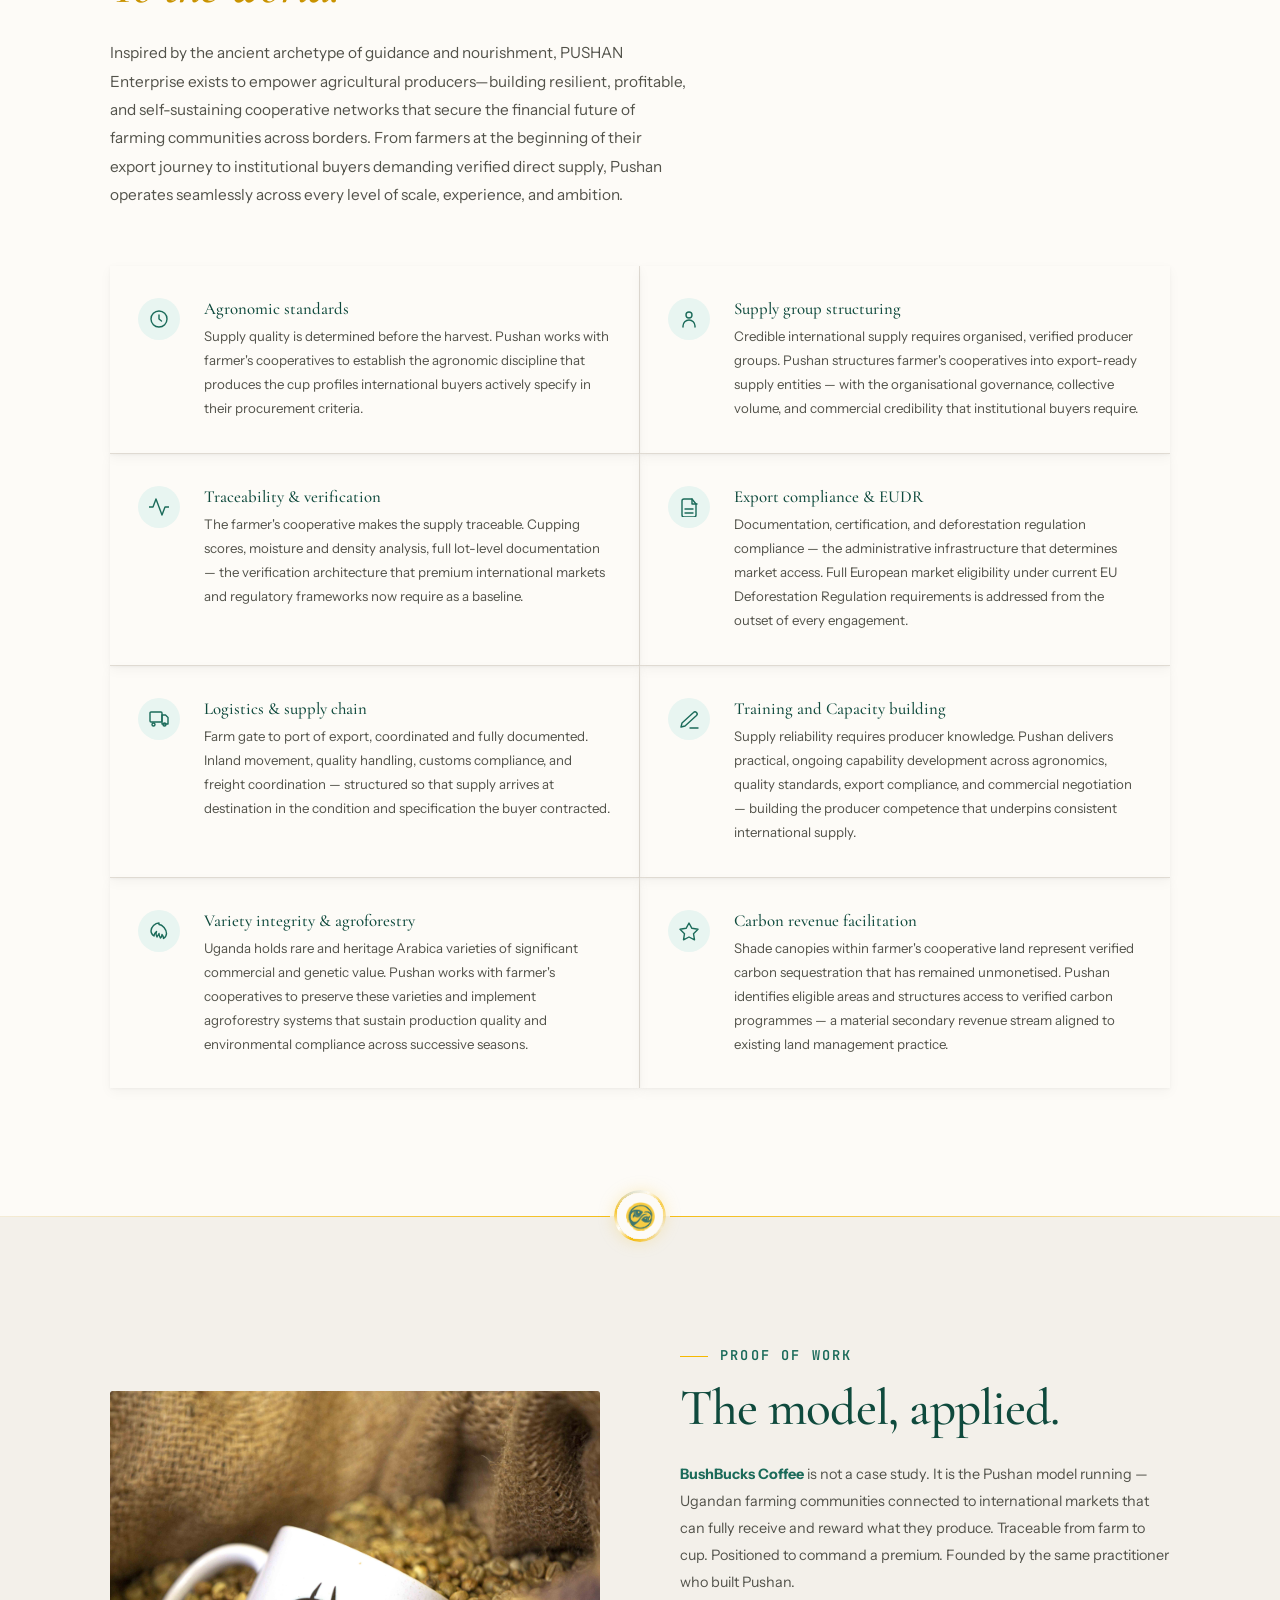
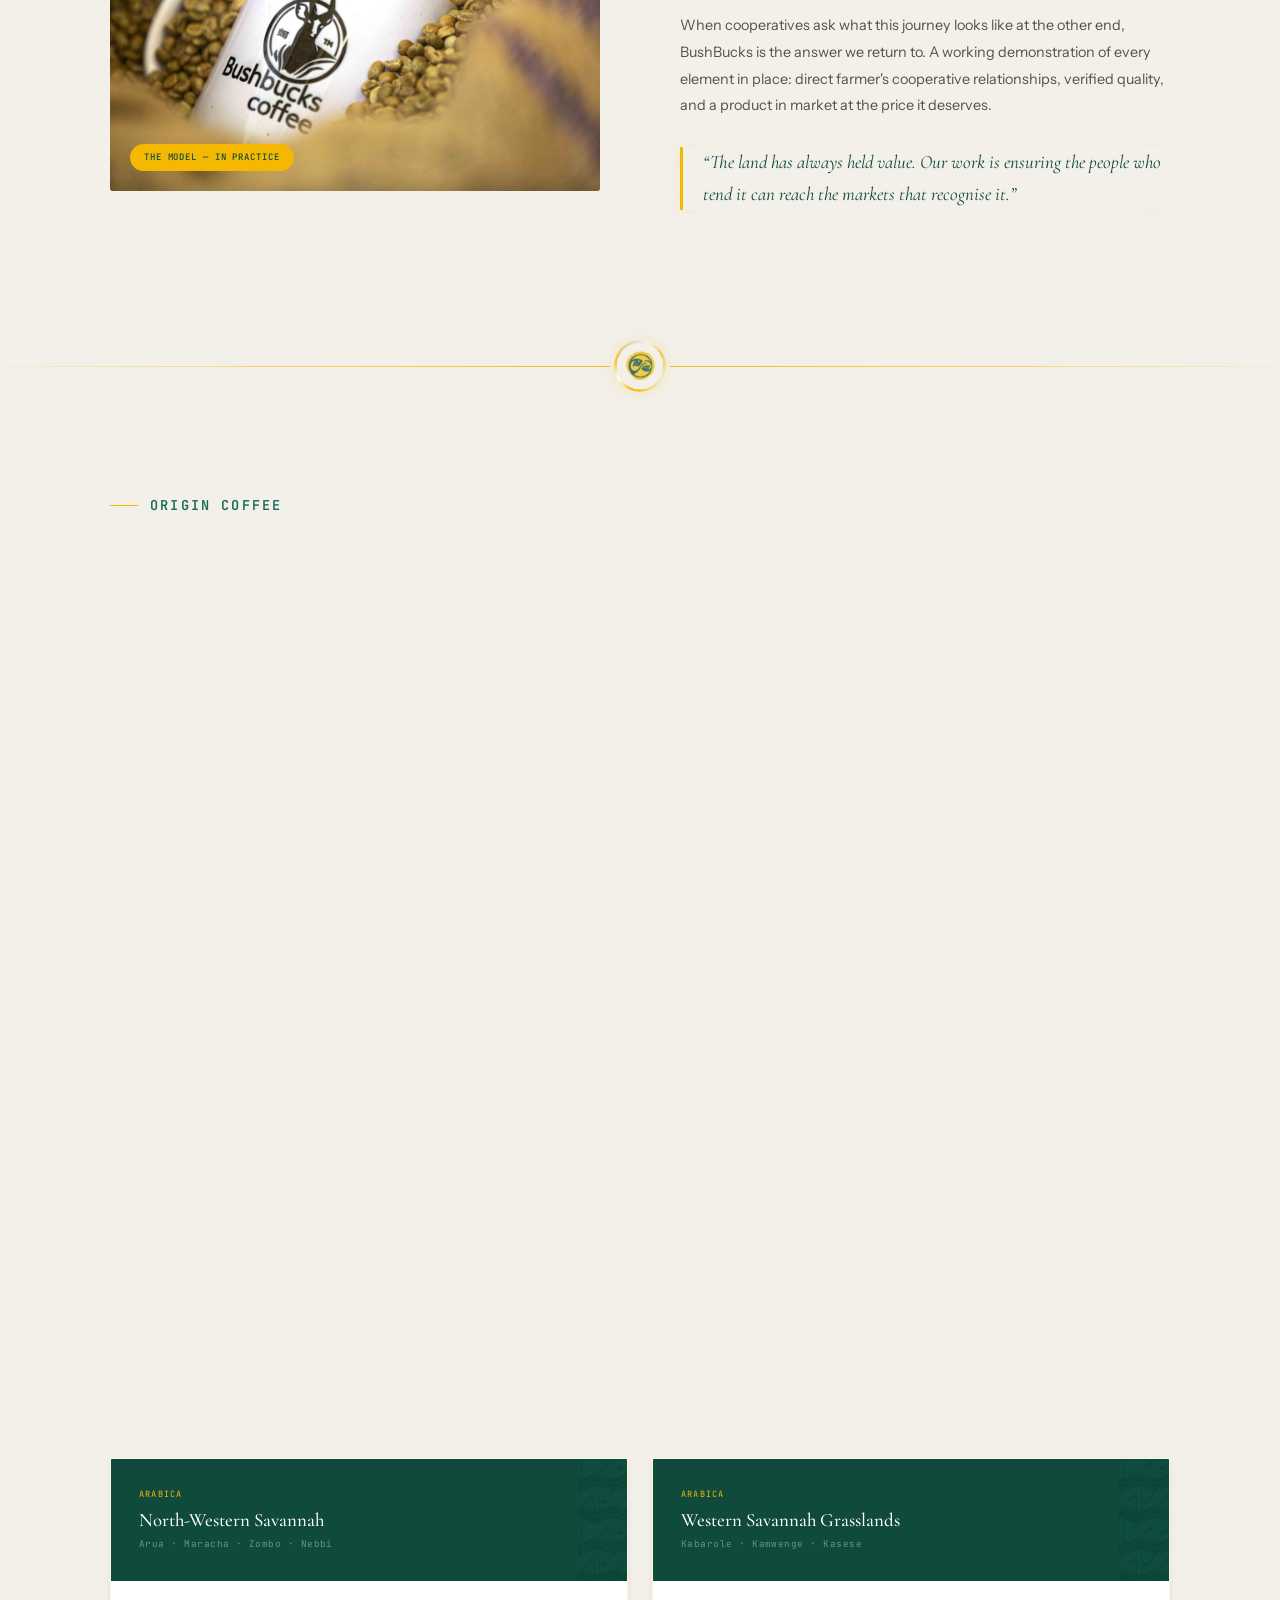
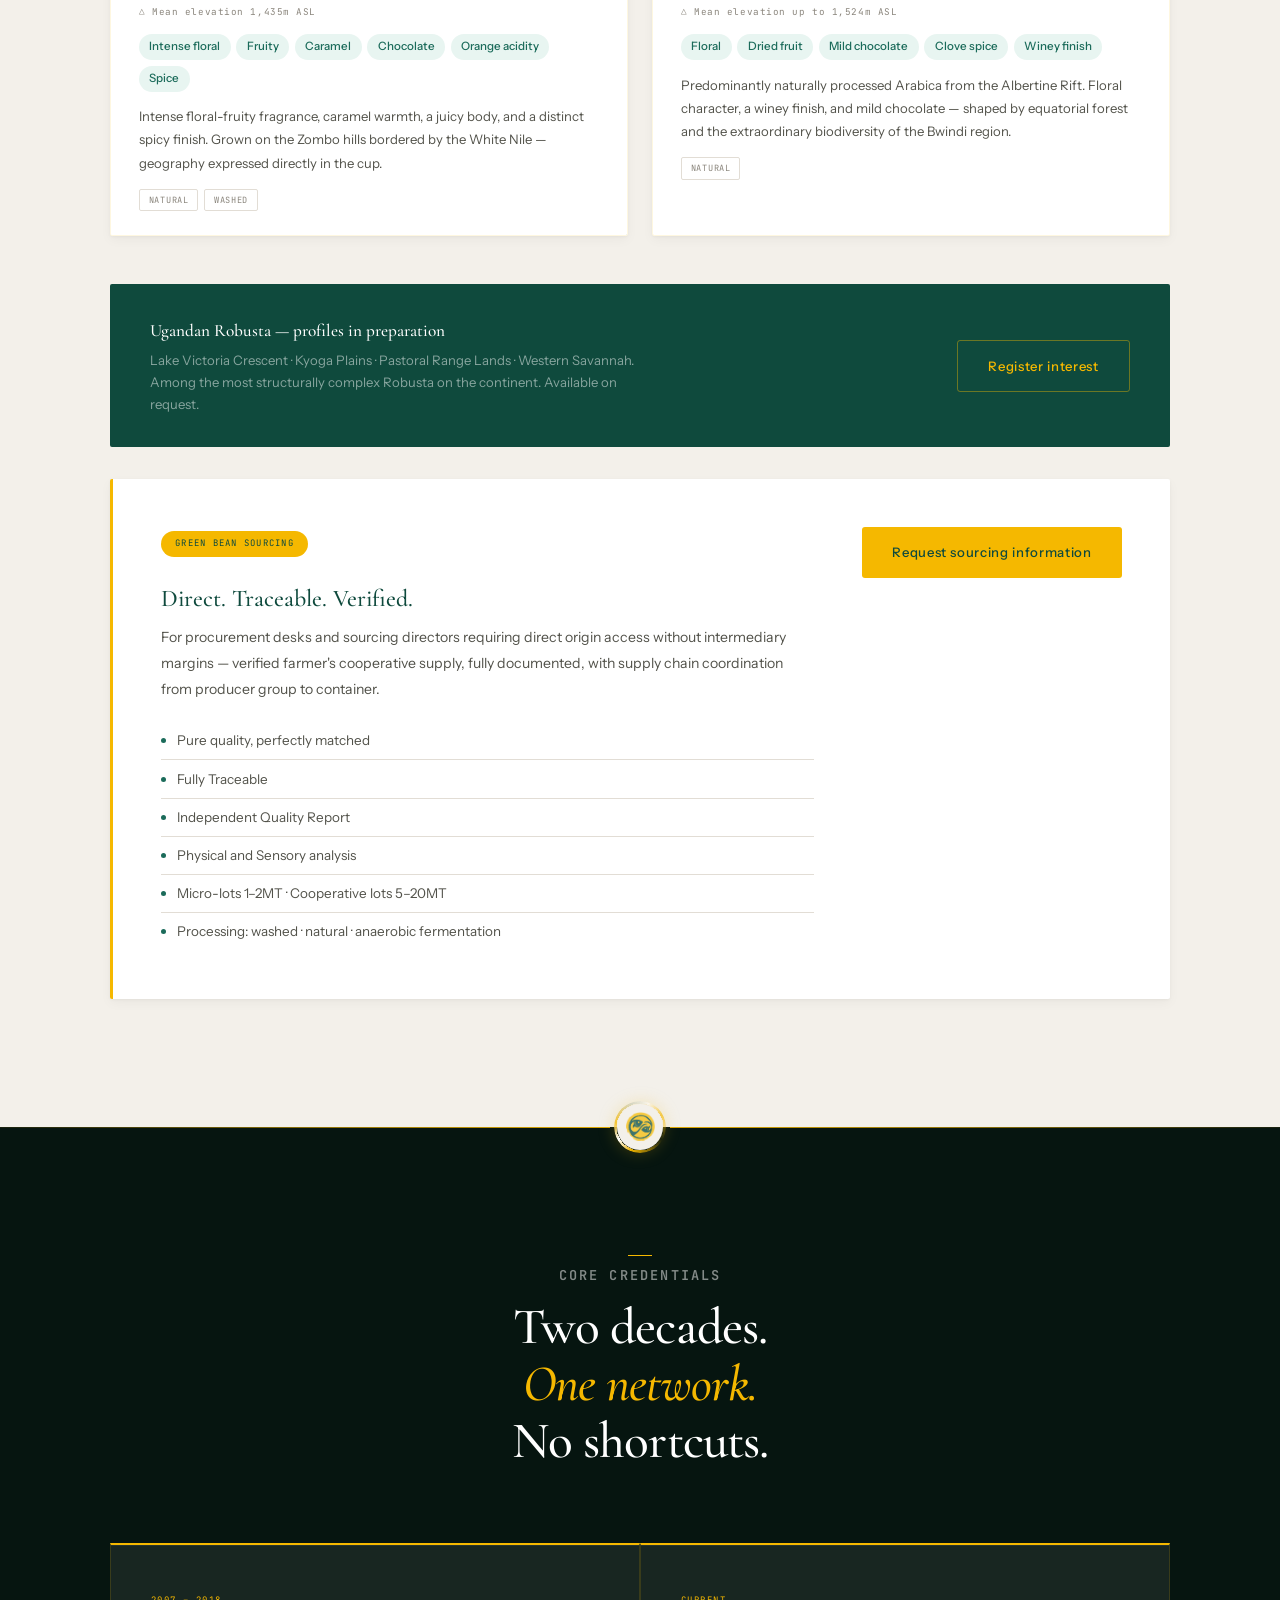
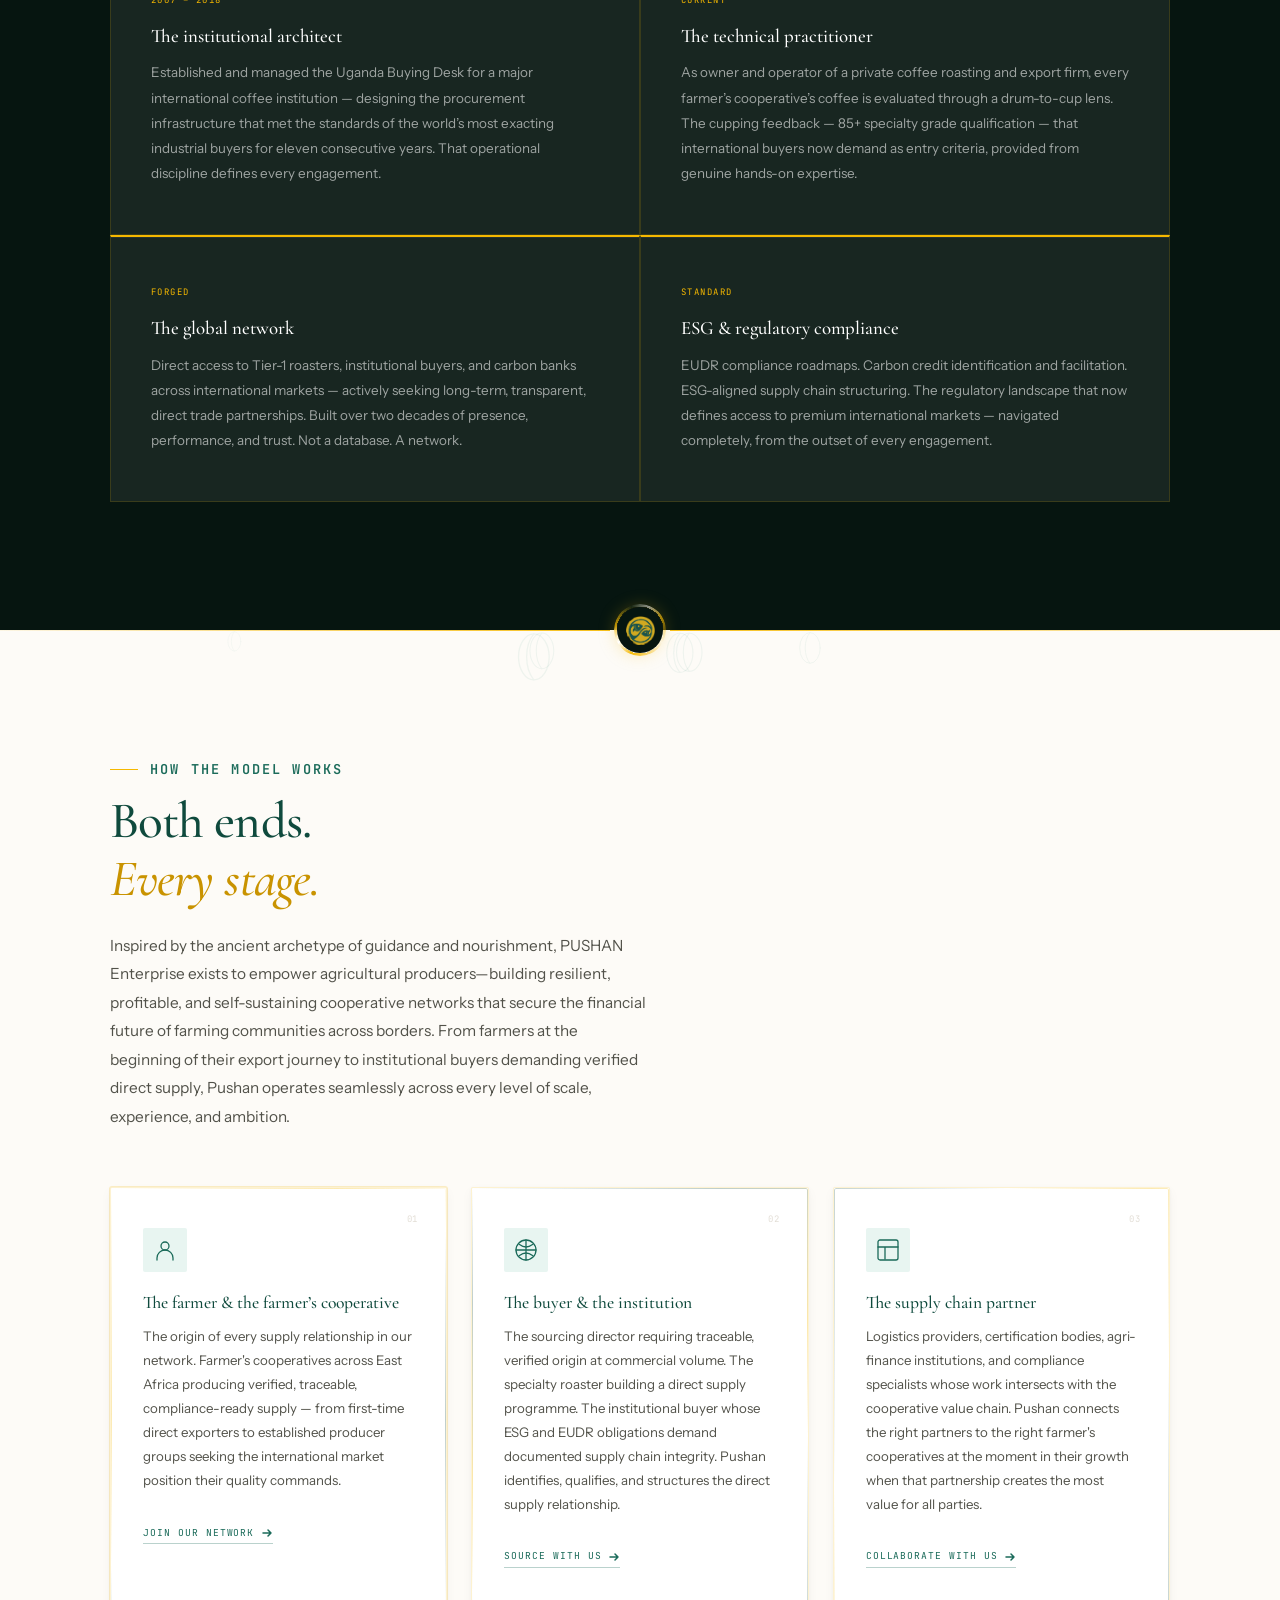
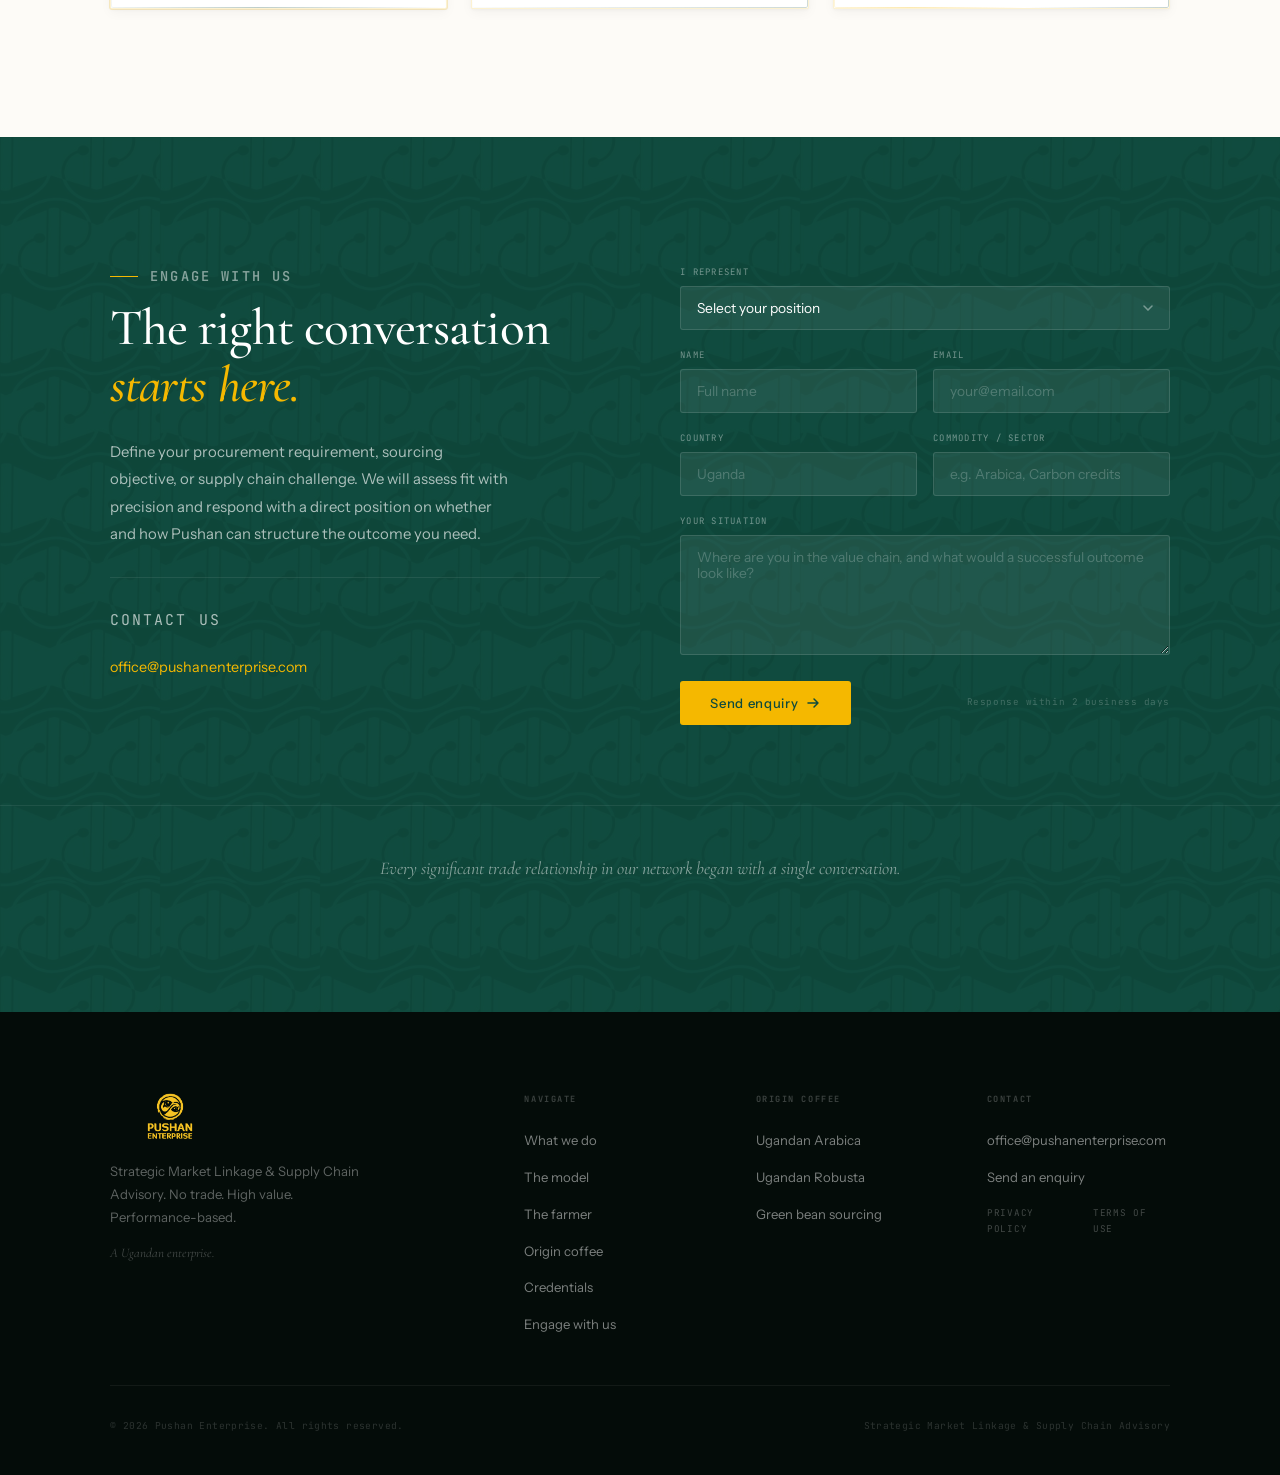
==== commit 665079cd: "Update index.html" ====
--- a/index.html
+++ b/index.html
@@ -157,11 +157,11 @@
   <div class="container">
     <div class="cred-strip-grid">
       <div class="cs-item reveal">
-        <span class="cs-num" data-count="2000" data-suffix="+">2000+</span>
+        <span class="cs-num" data-count="2000" data-suffix="+">6000+</span>
         <span class="cs-label">FARMERS EMPOWERED</span>
       </div>
       <div class="cs-item reveal">
-        <span class="cs-num" data-count="3">3</span>
+        <span class="cs-num" data-count="3">10</span>
         <span class="cs-label">COOPERATIVES IMPACTED</span>
       </div>
       <div class="cs-item reveal">
--- a/css/style.css
+++ b/css/style.css
@@ -1377,6 +1377,43 @@
   .cred-strip-grid { grid-template-columns: repeat(2,1fr); gap: 1.5rem; }
 }
 
+
+  /* Issue 1: "The model" and "Engage with us" — left-align on mobile/tablet
+     These are label--center label--lt (dark background sections)
+     Force them to behave like standard left-aligned labels */
+  .contact-left .label,
+  .who-head .label {
+    flex-direction: row;
+    justify-content: flex-start;
+    text-align: left;
+    margin-left: 0;
+  }
+  .contact-left .label::before,
+  .who-head .label::before { display: block; }
+  .contact-left .label::after,
+  .who-head .label::after  { display: none; }
+
+  /* Issue 2: "How it works" and "Core credentials" — line ABOVE text, centred stack
+     Like the hero eyebrow treatment on mobile */
+  .bridge-head .label--center,
+  .cred-head .label--center {
+    flex-direction: column;
+    align-items: center;
+    justify-content: center;
+    text-align: center;
+    gap: 0.5rem;
+  }
+  .bridge-head .label--center::before,
+  .cred-head .label--center::before {
+    display: block;
+    width: 24px;
+    height: 1px;
+    background: var(--gold);
+    content: '';
+    flex-shrink: 0;
+  }
+  .bridge-head .label--center::after,
+  .cred-head .label--center::after { display: none; }
 /* ══════════════════════════════════
    RESPONSIVE — 580px (mobile)
 ══════════════════════════════════ */
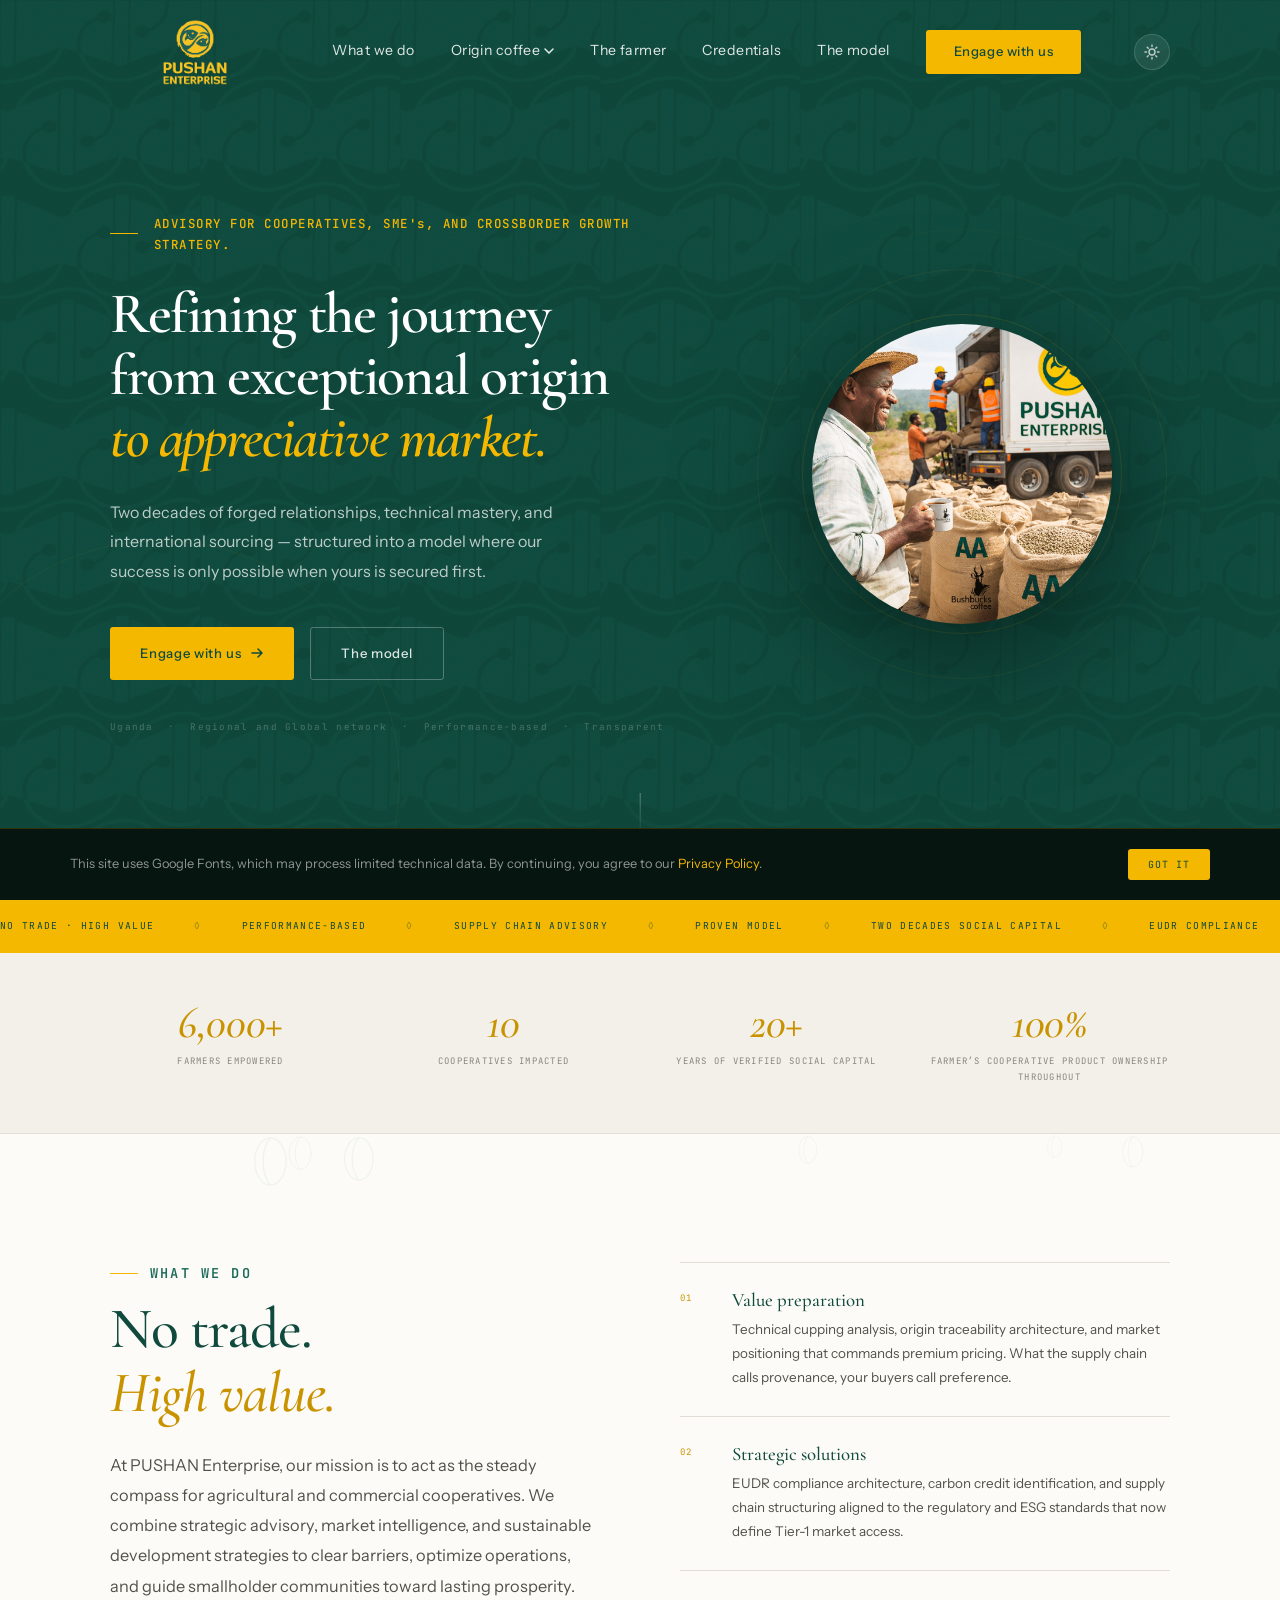
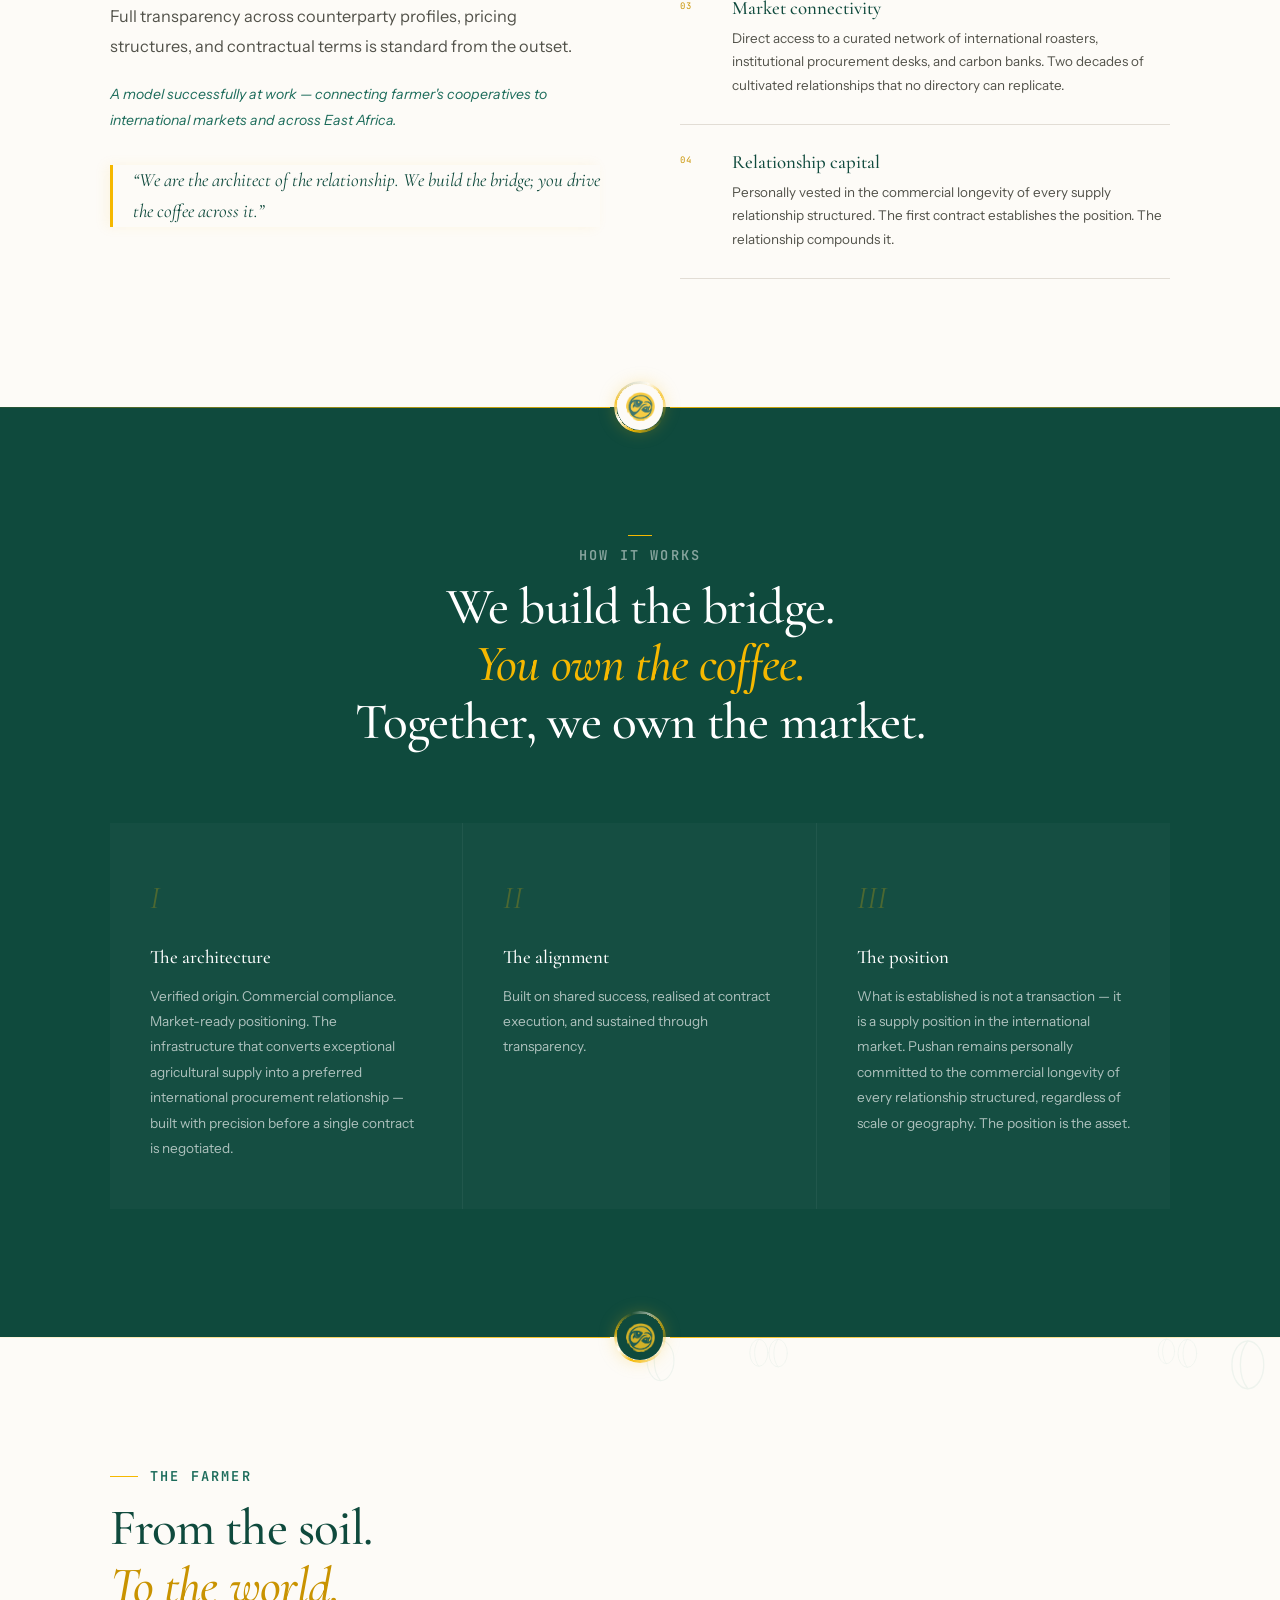
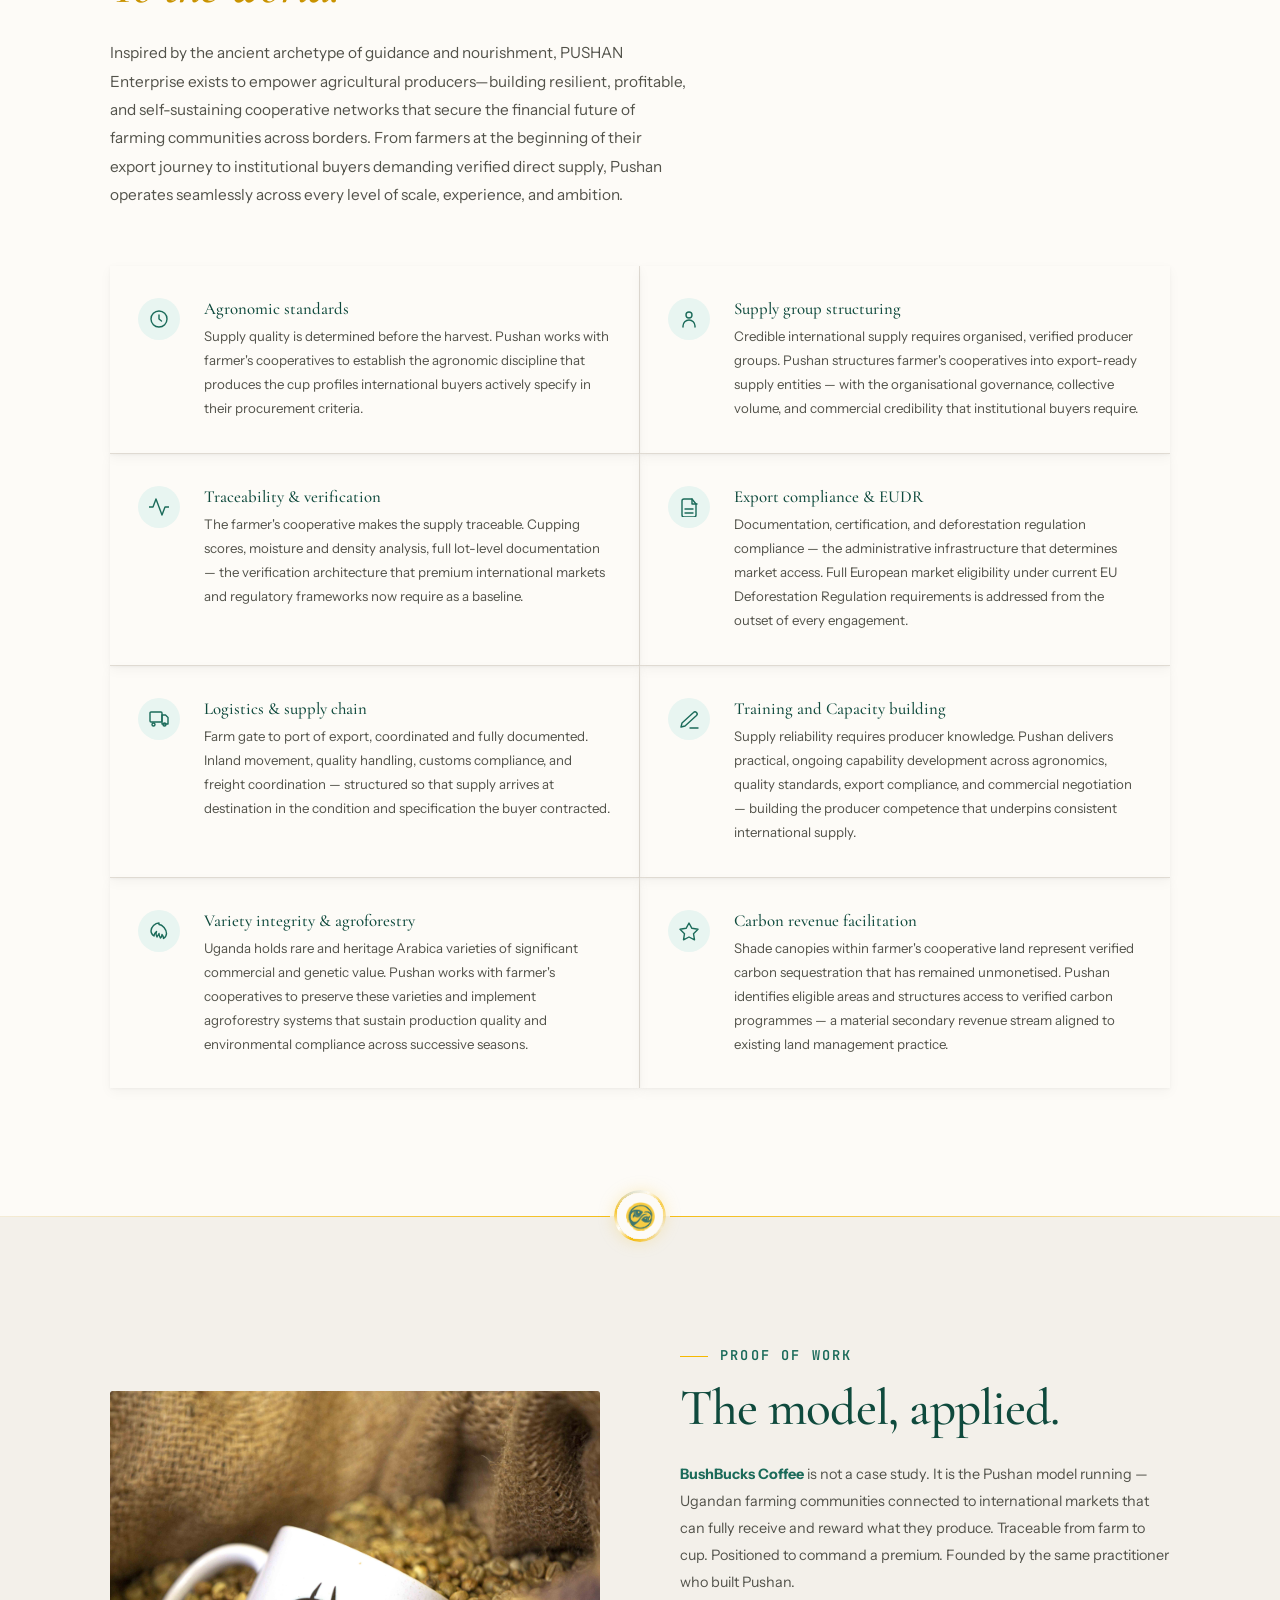
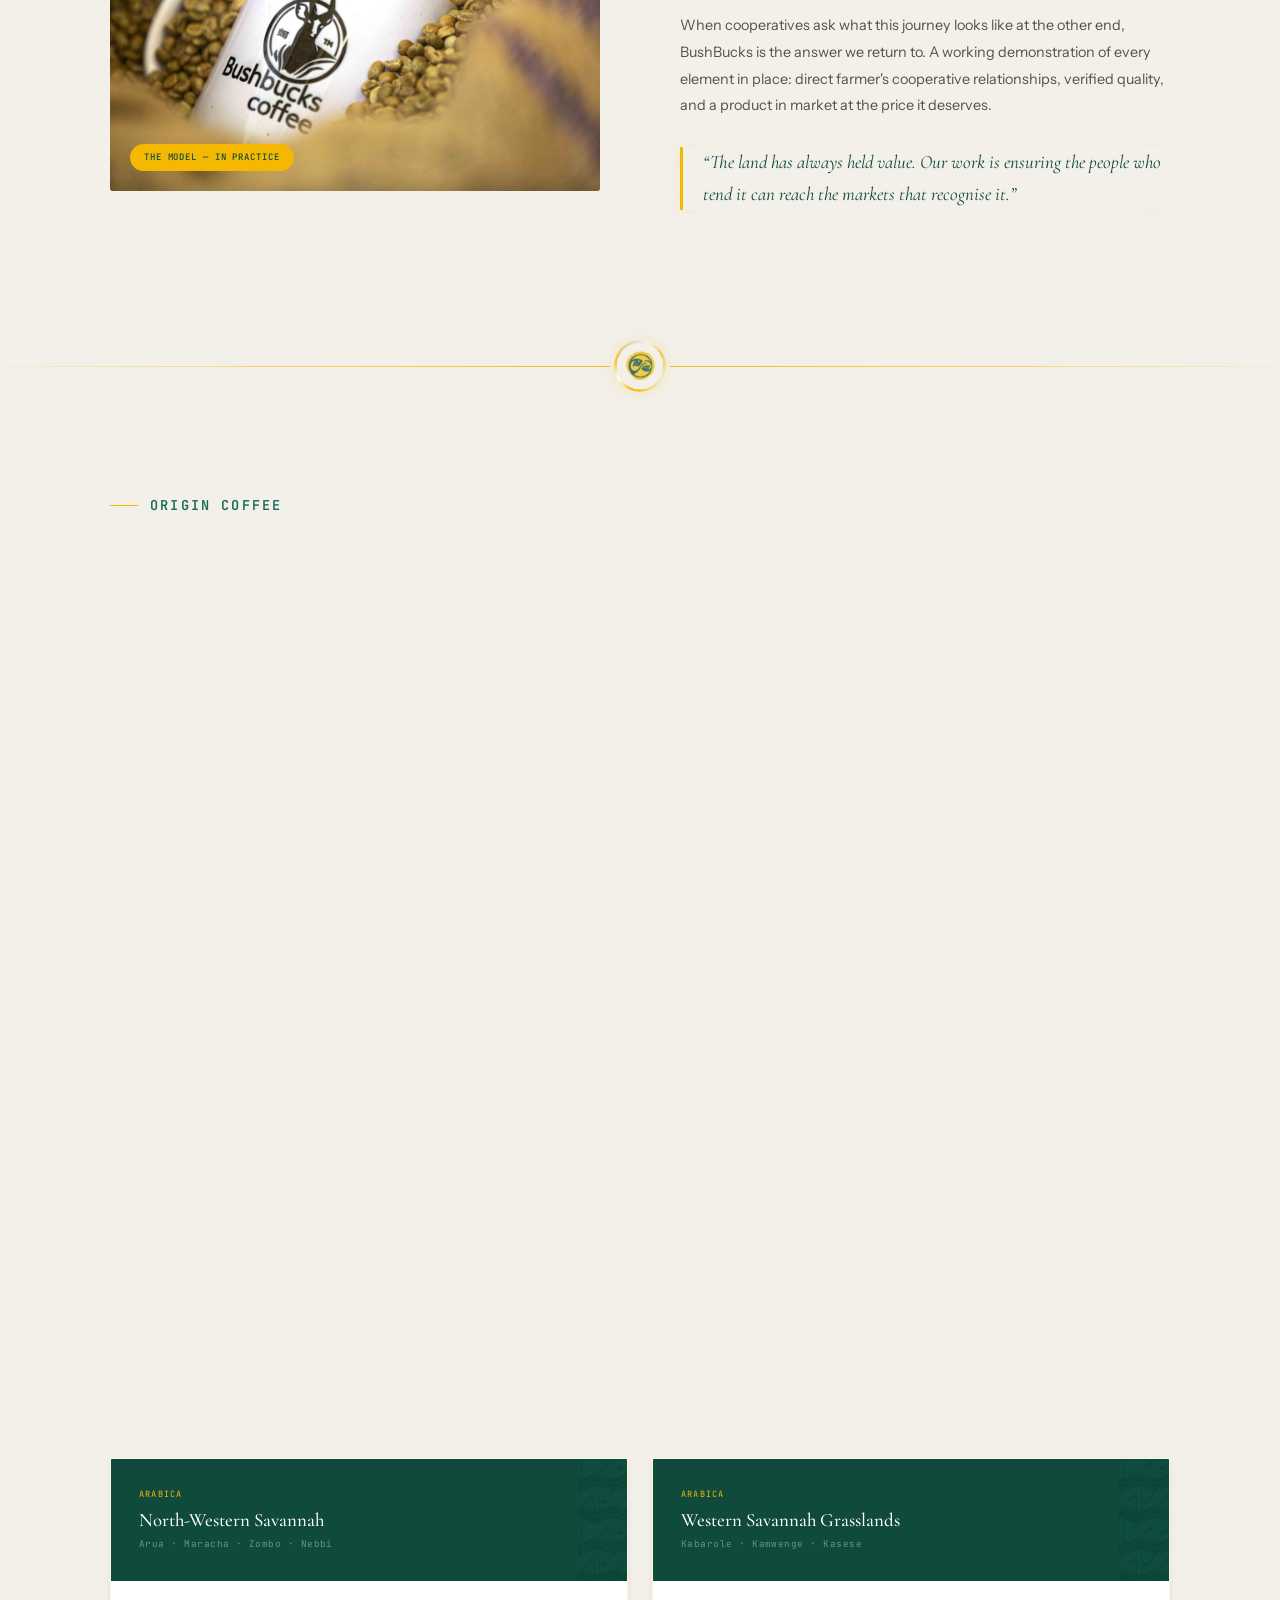
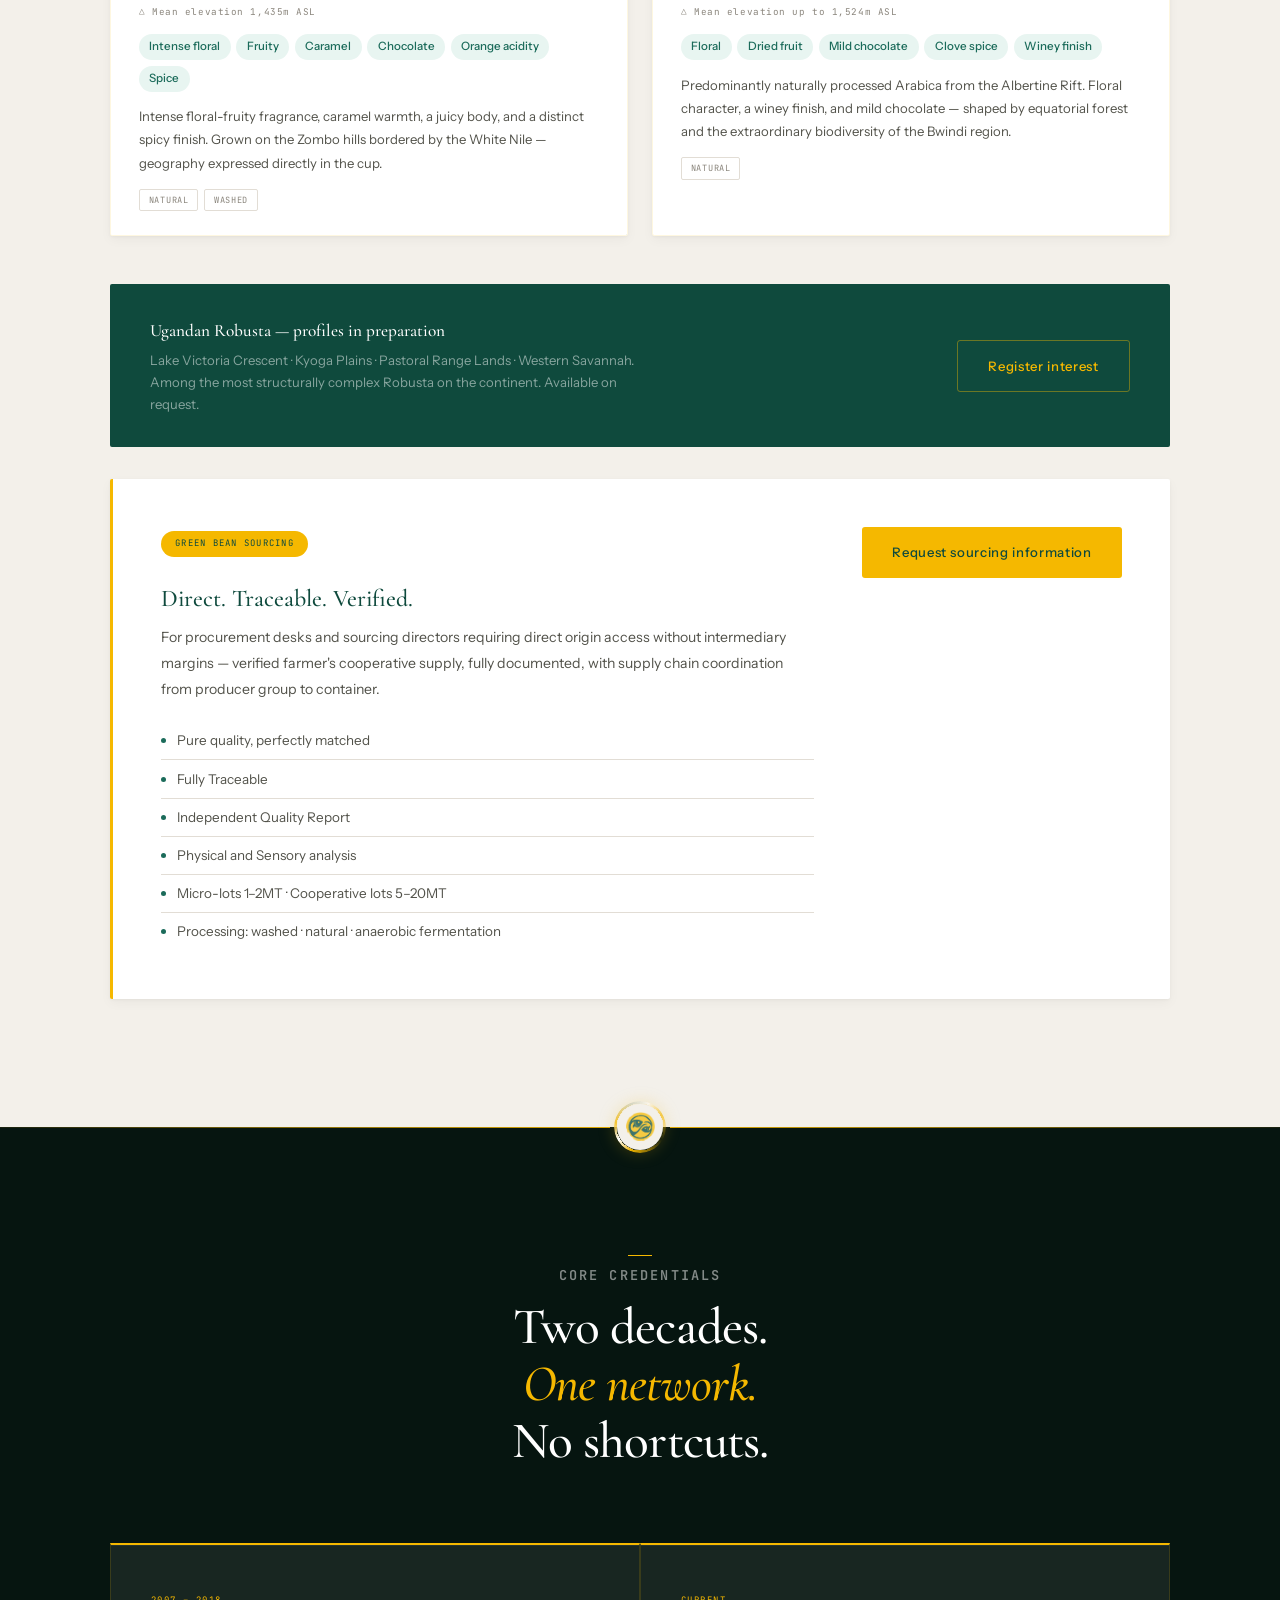
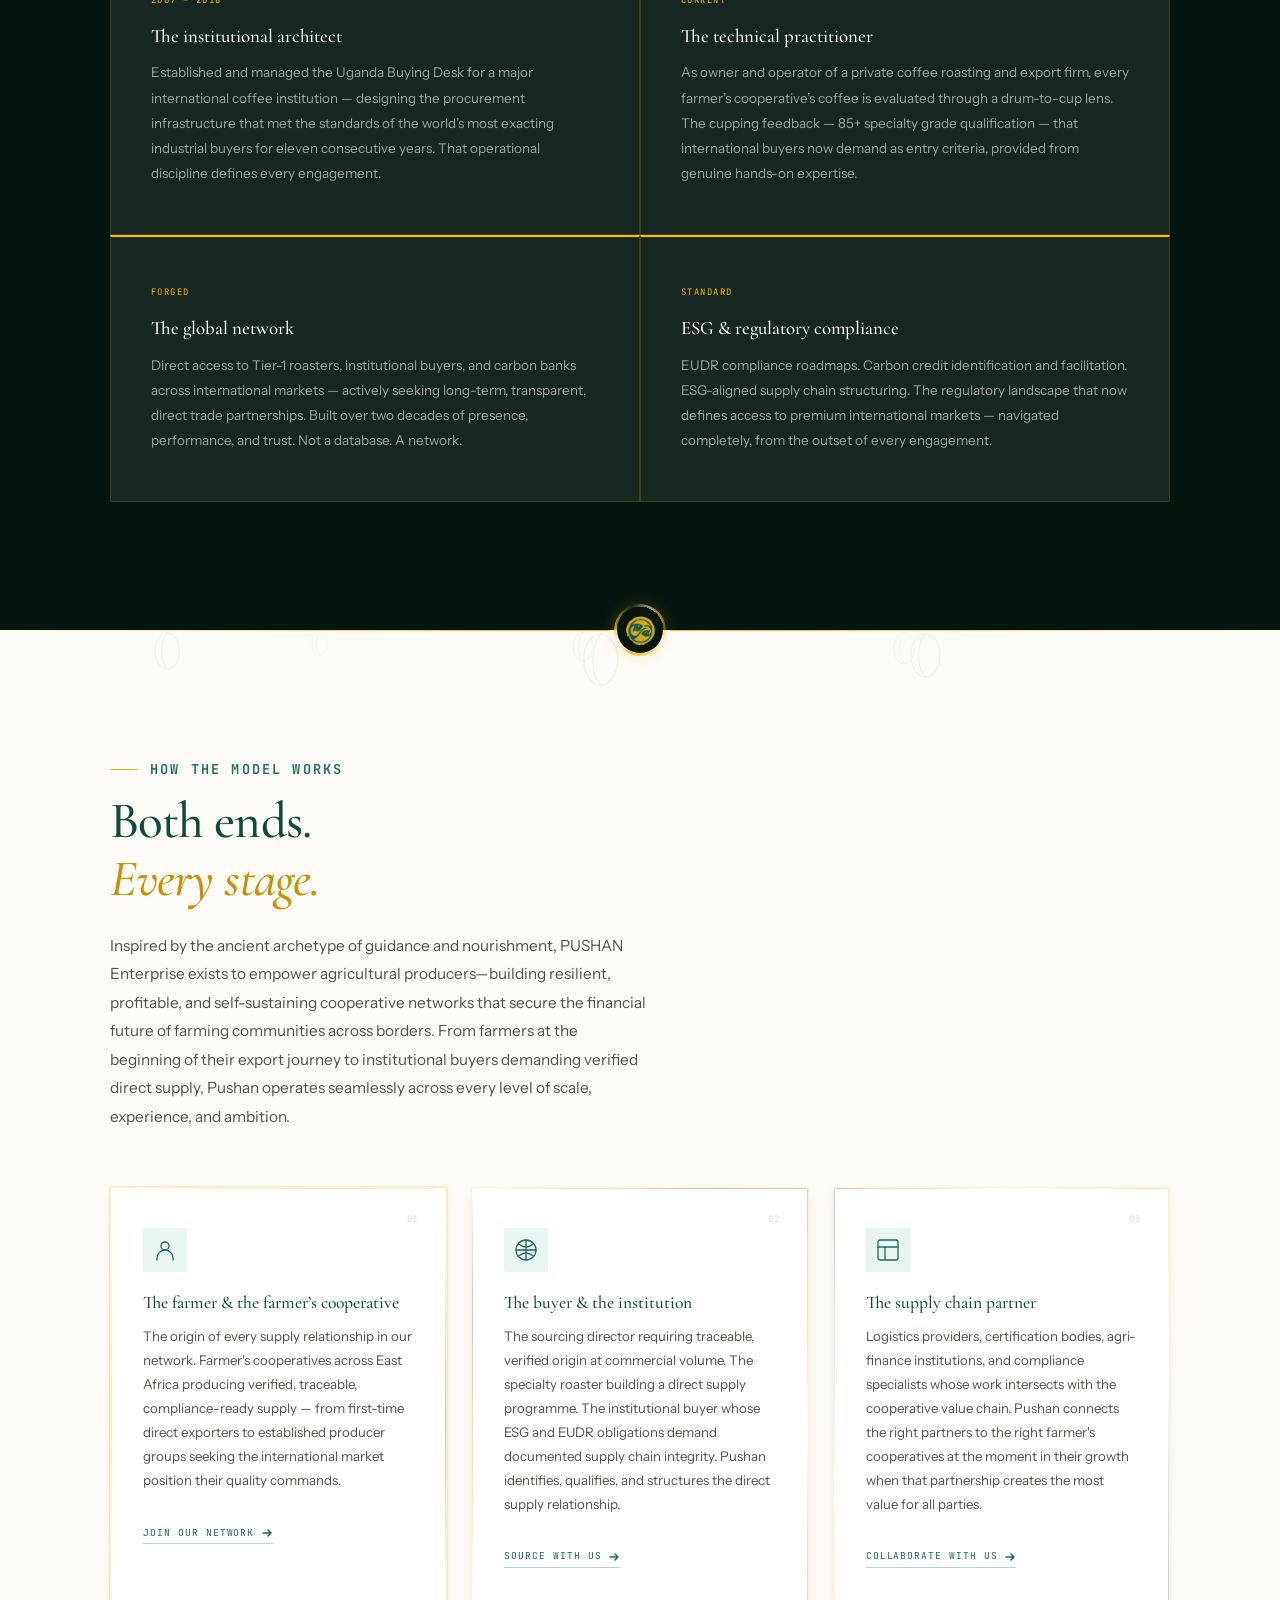
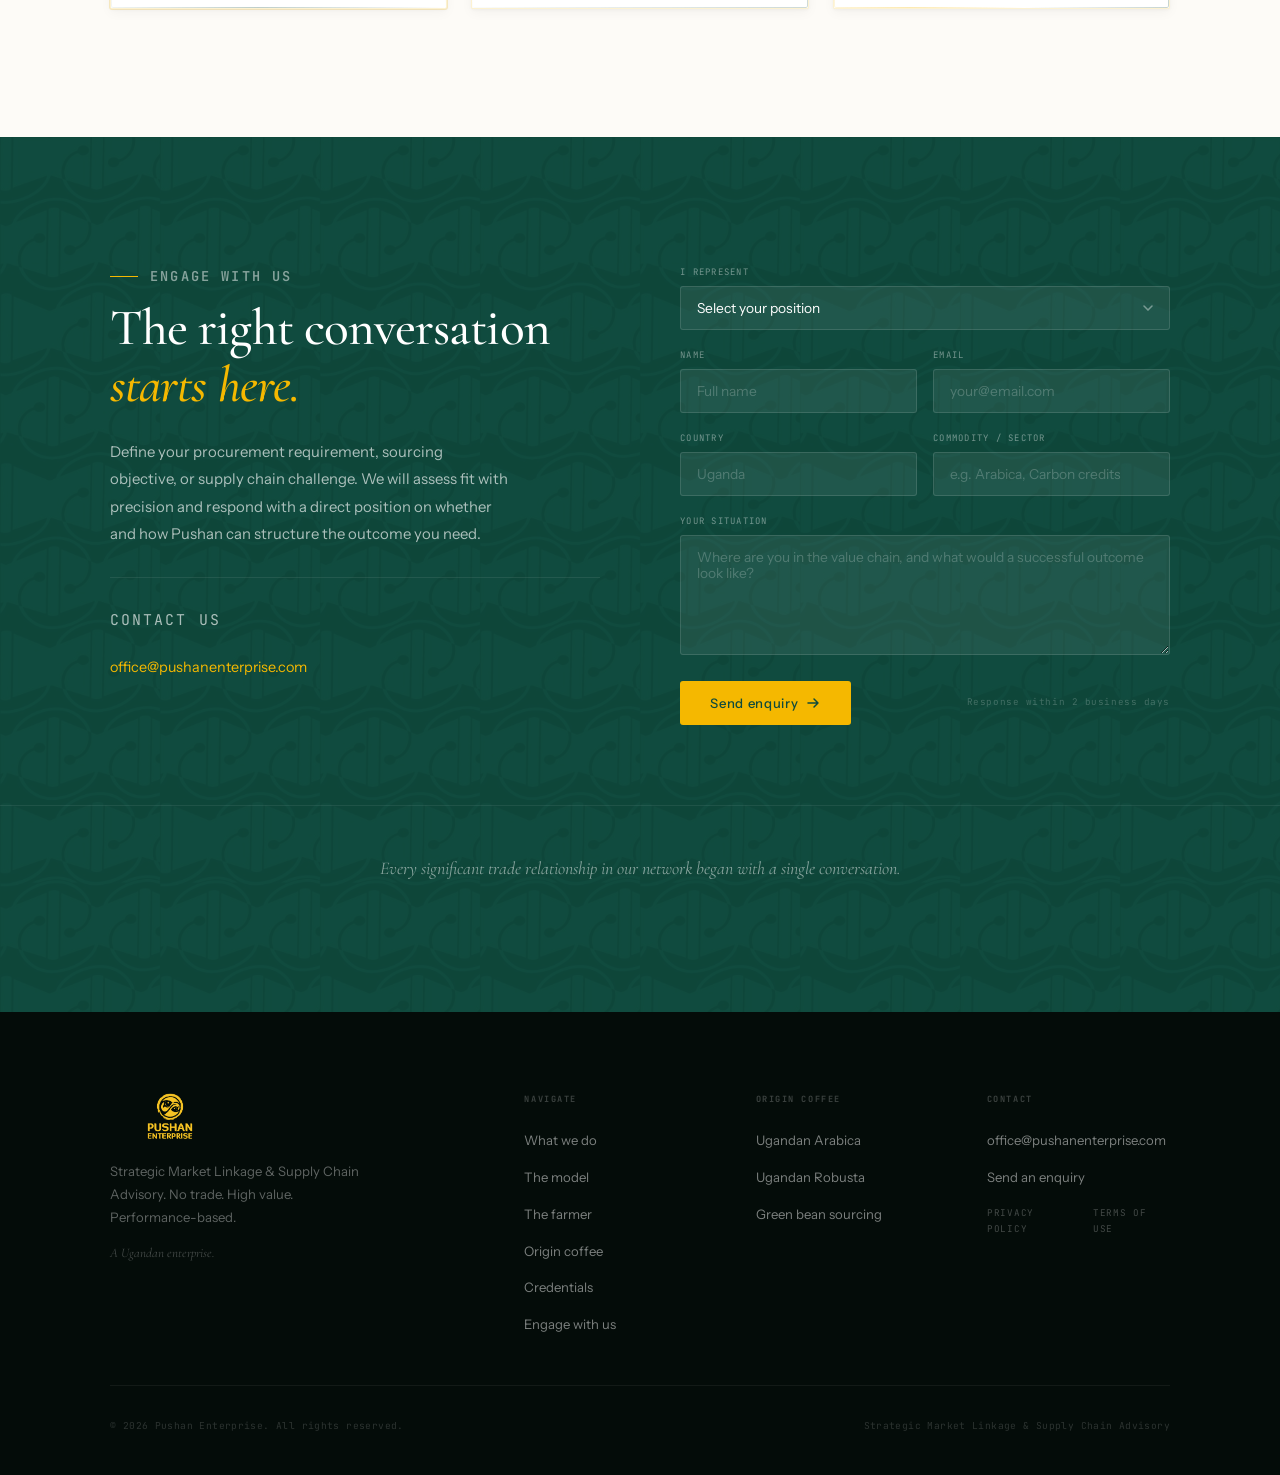
==== commit d8389b2f: "Update index.html" ====
--- a/index.html
+++ b/index.html
@@ -157,11 +157,11 @@
   <div class="container">
     <div class="cred-strip-grid">
       <div class="cs-item reveal">
-        <span class="cs-num" data-count="2000" data-suffix="+">6000+</span>
+        <span class="cs-num" data-count="6000" data-suffix="+">6000+</span>
         <span class="cs-label">FARMERS EMPOWERED</span>
       </div>
       <div class="cs-item reveal">
-        <span class="cs-num" data-count="3">10</span>
+        <span class="cs-num" data-count="10">10</span>
         <span class="cs-label">COOPERATIVES IMPACTED</span>
       </div>
       <div class="cs-item reveal">
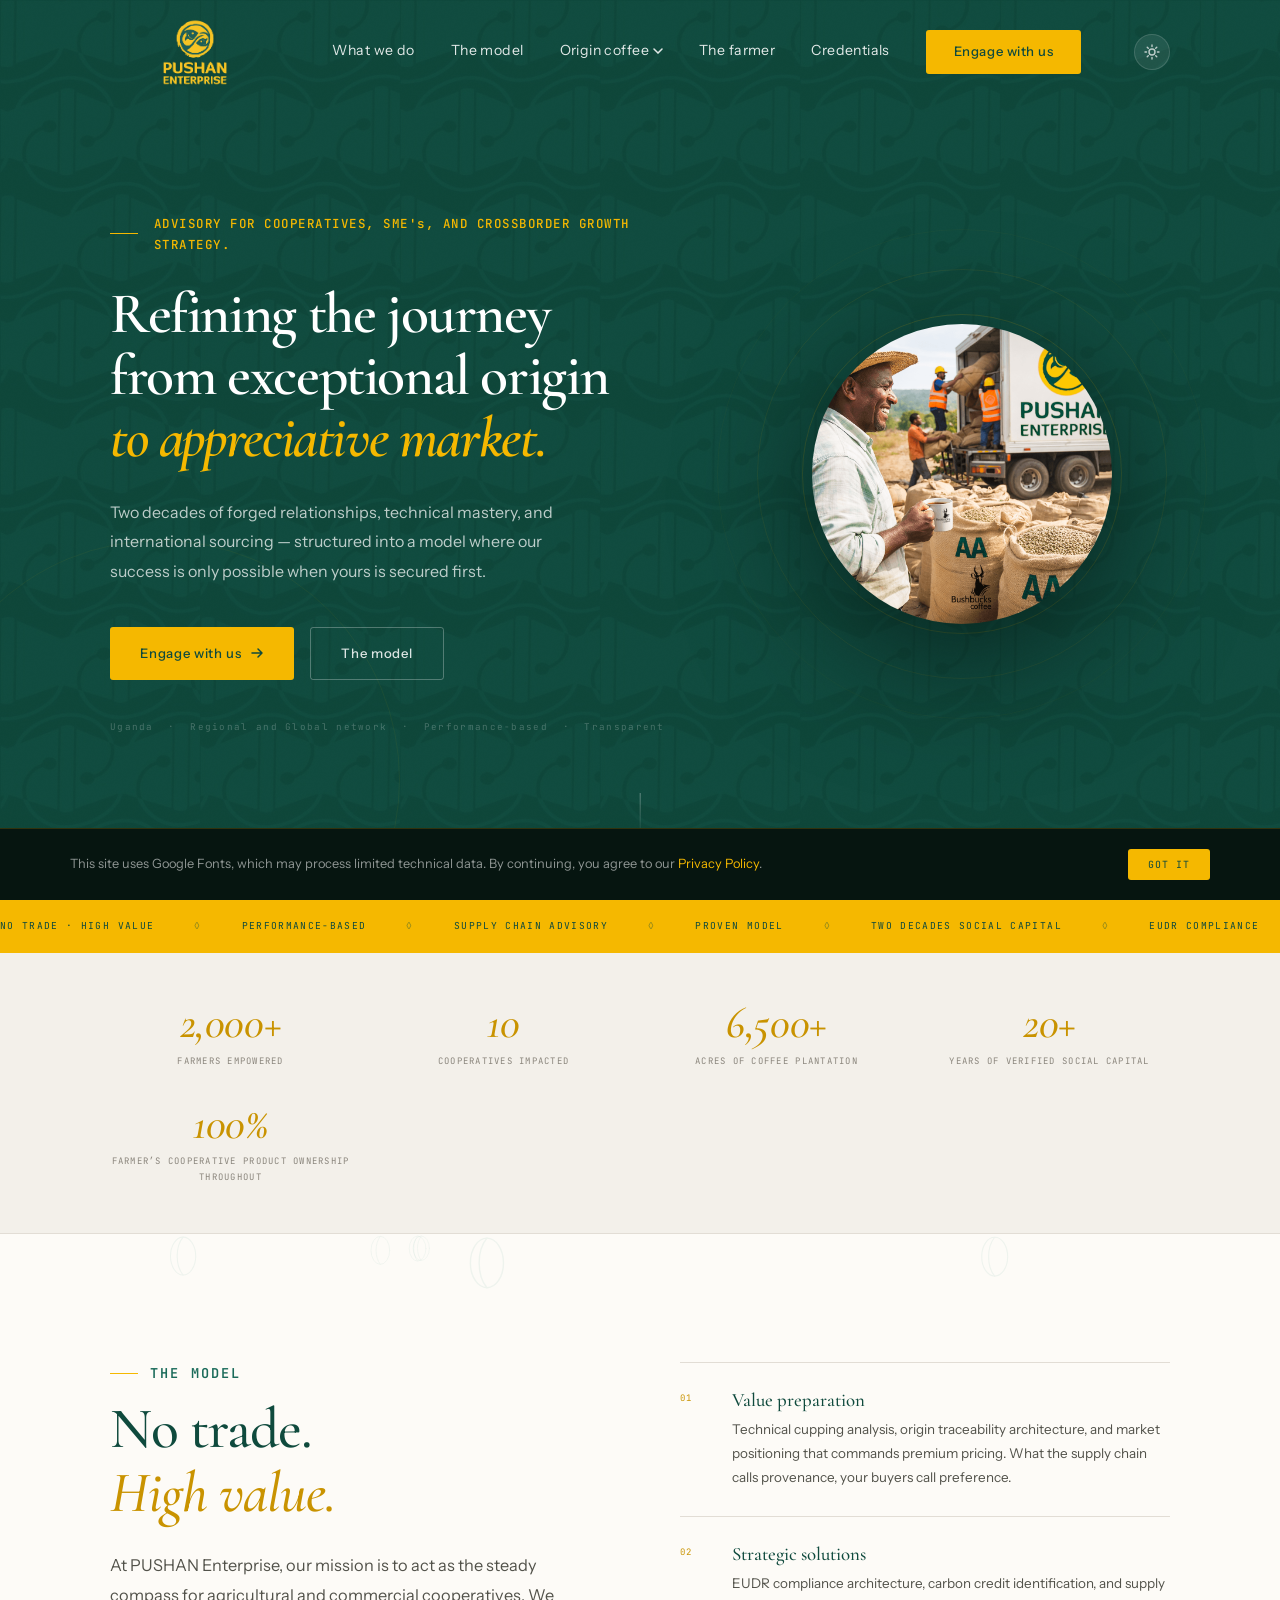
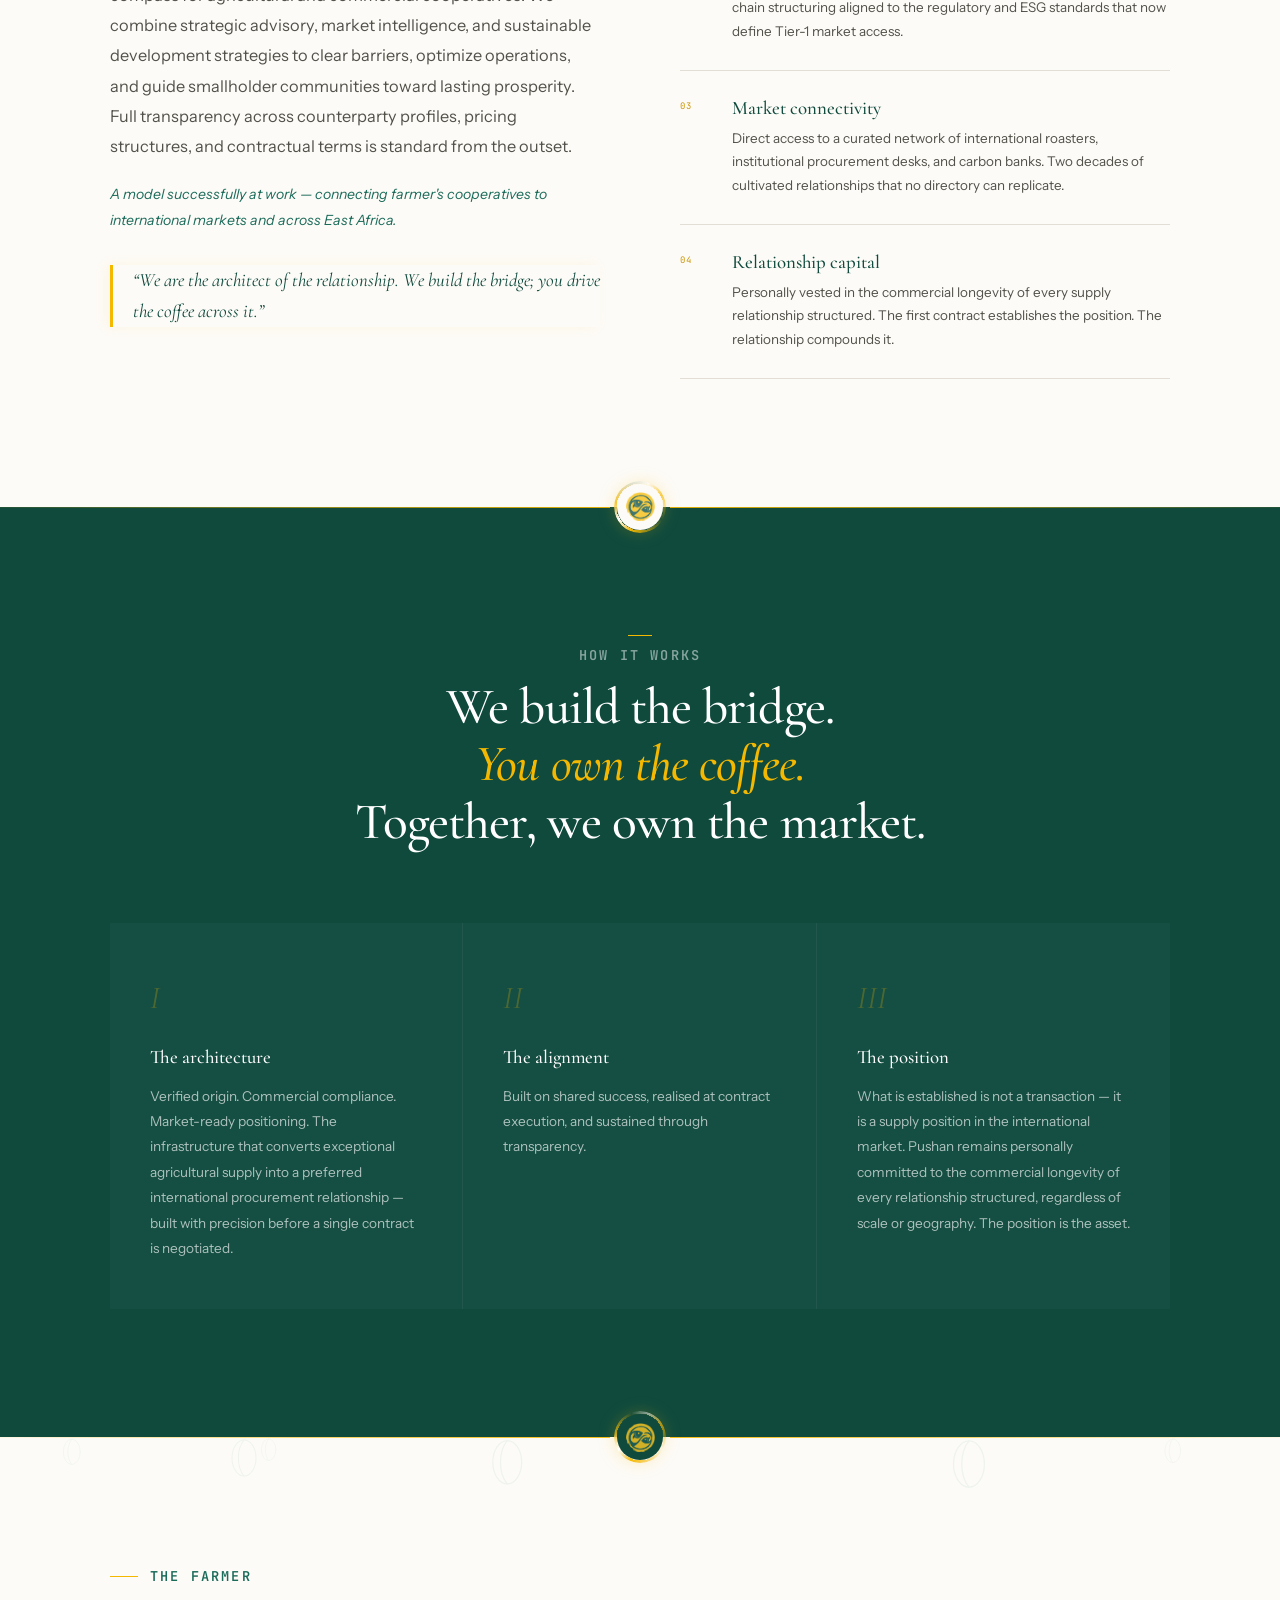
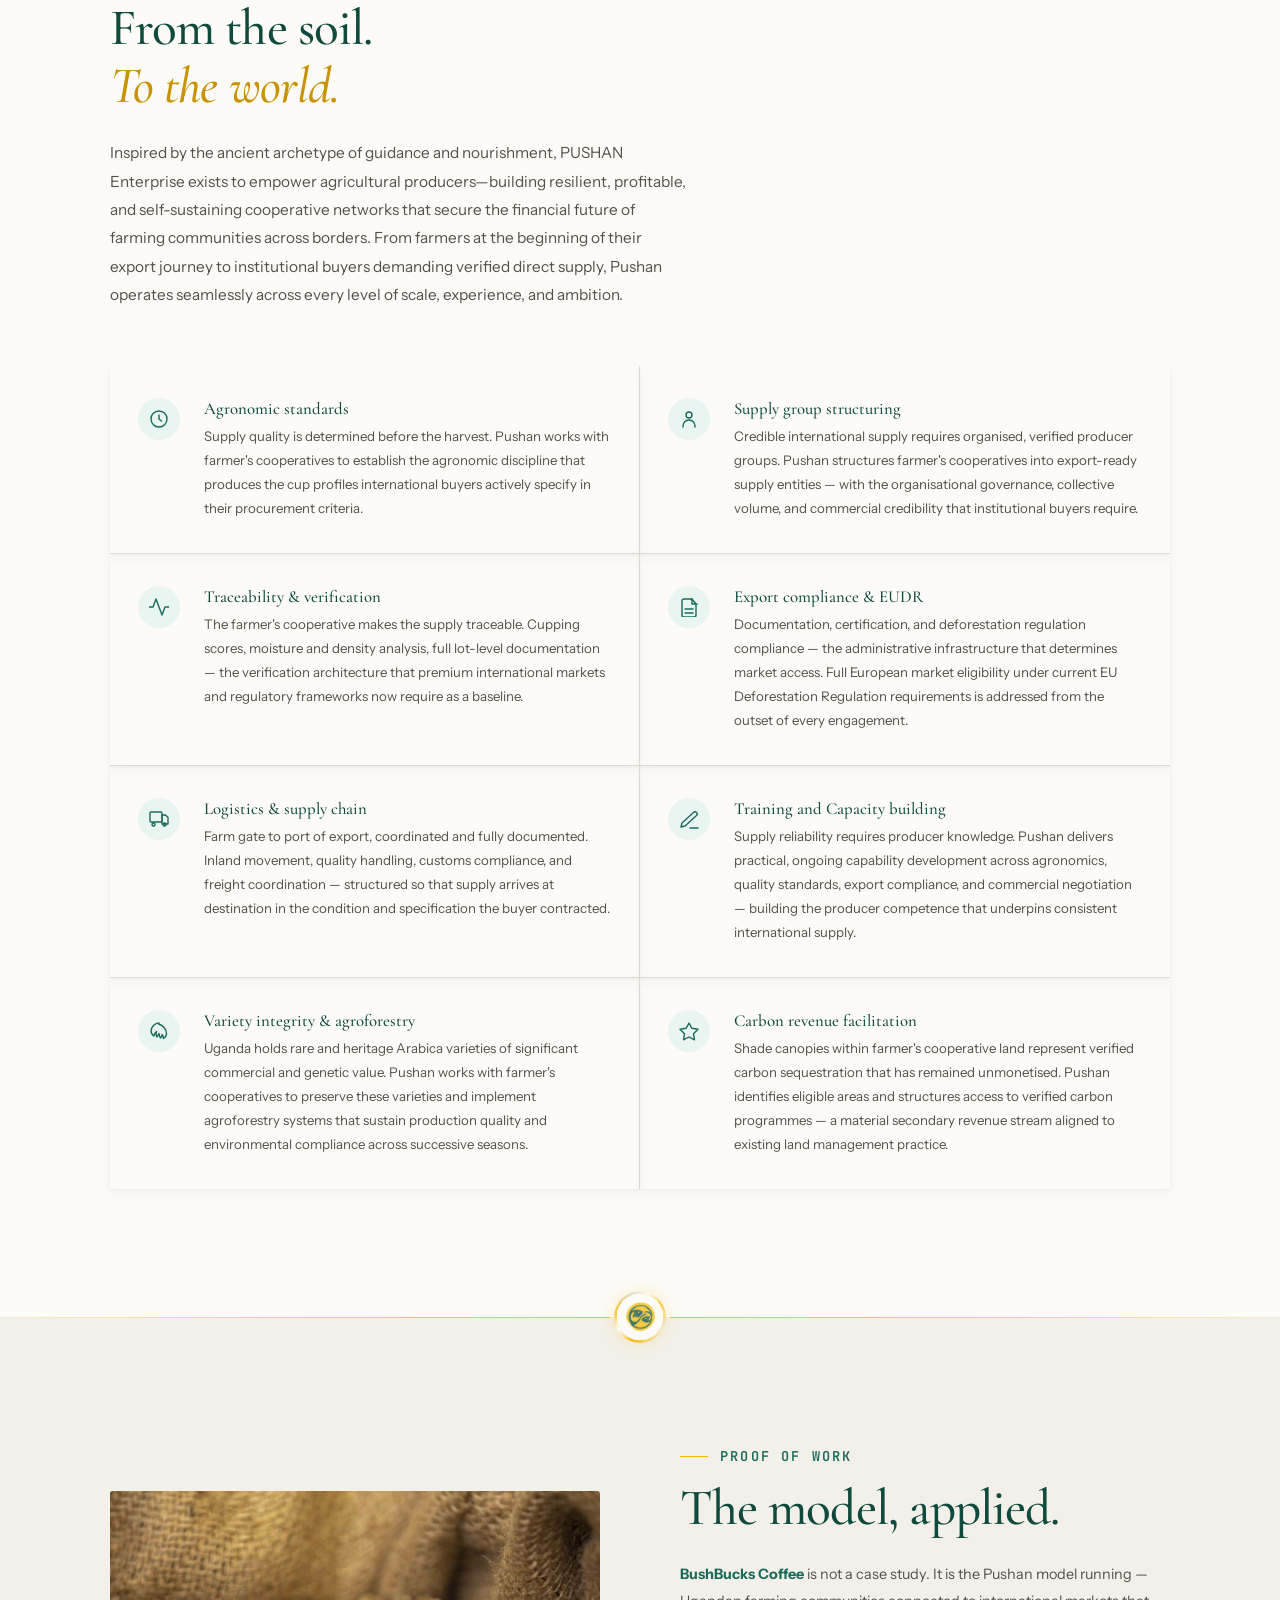
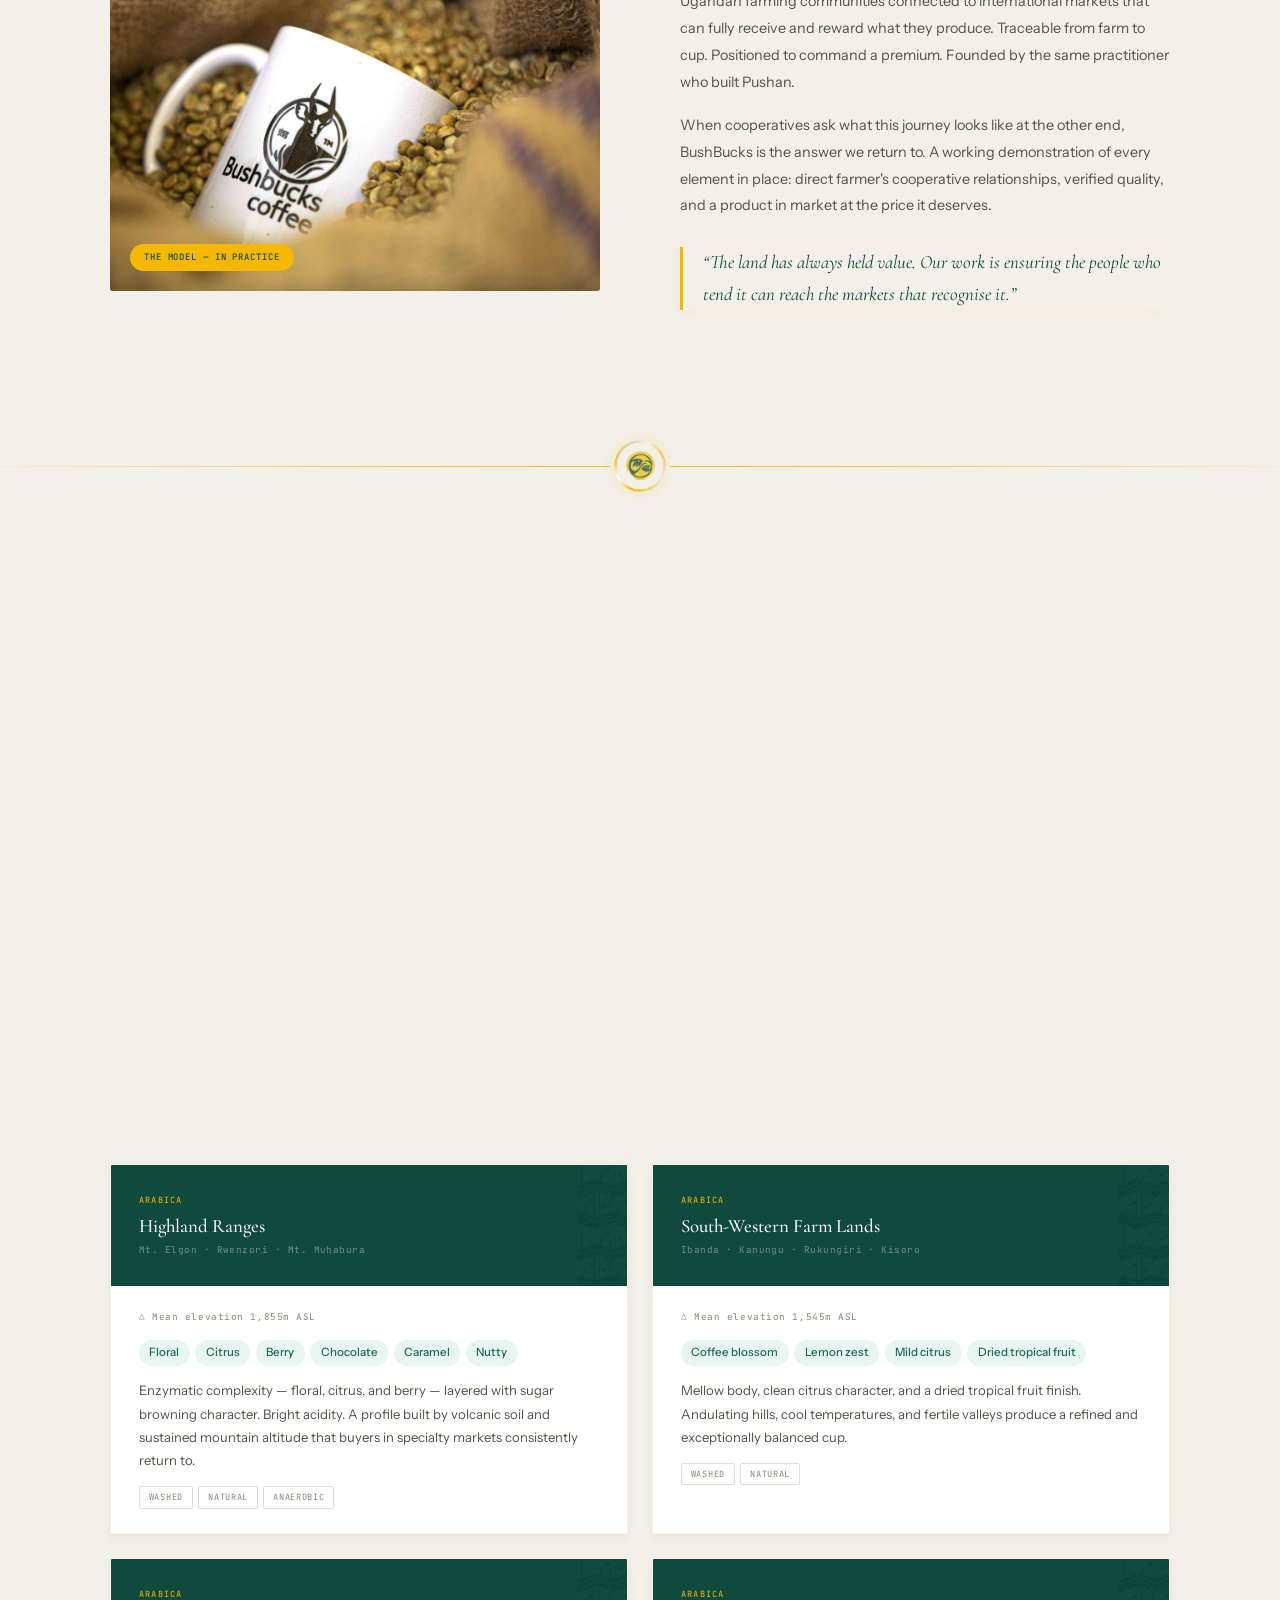
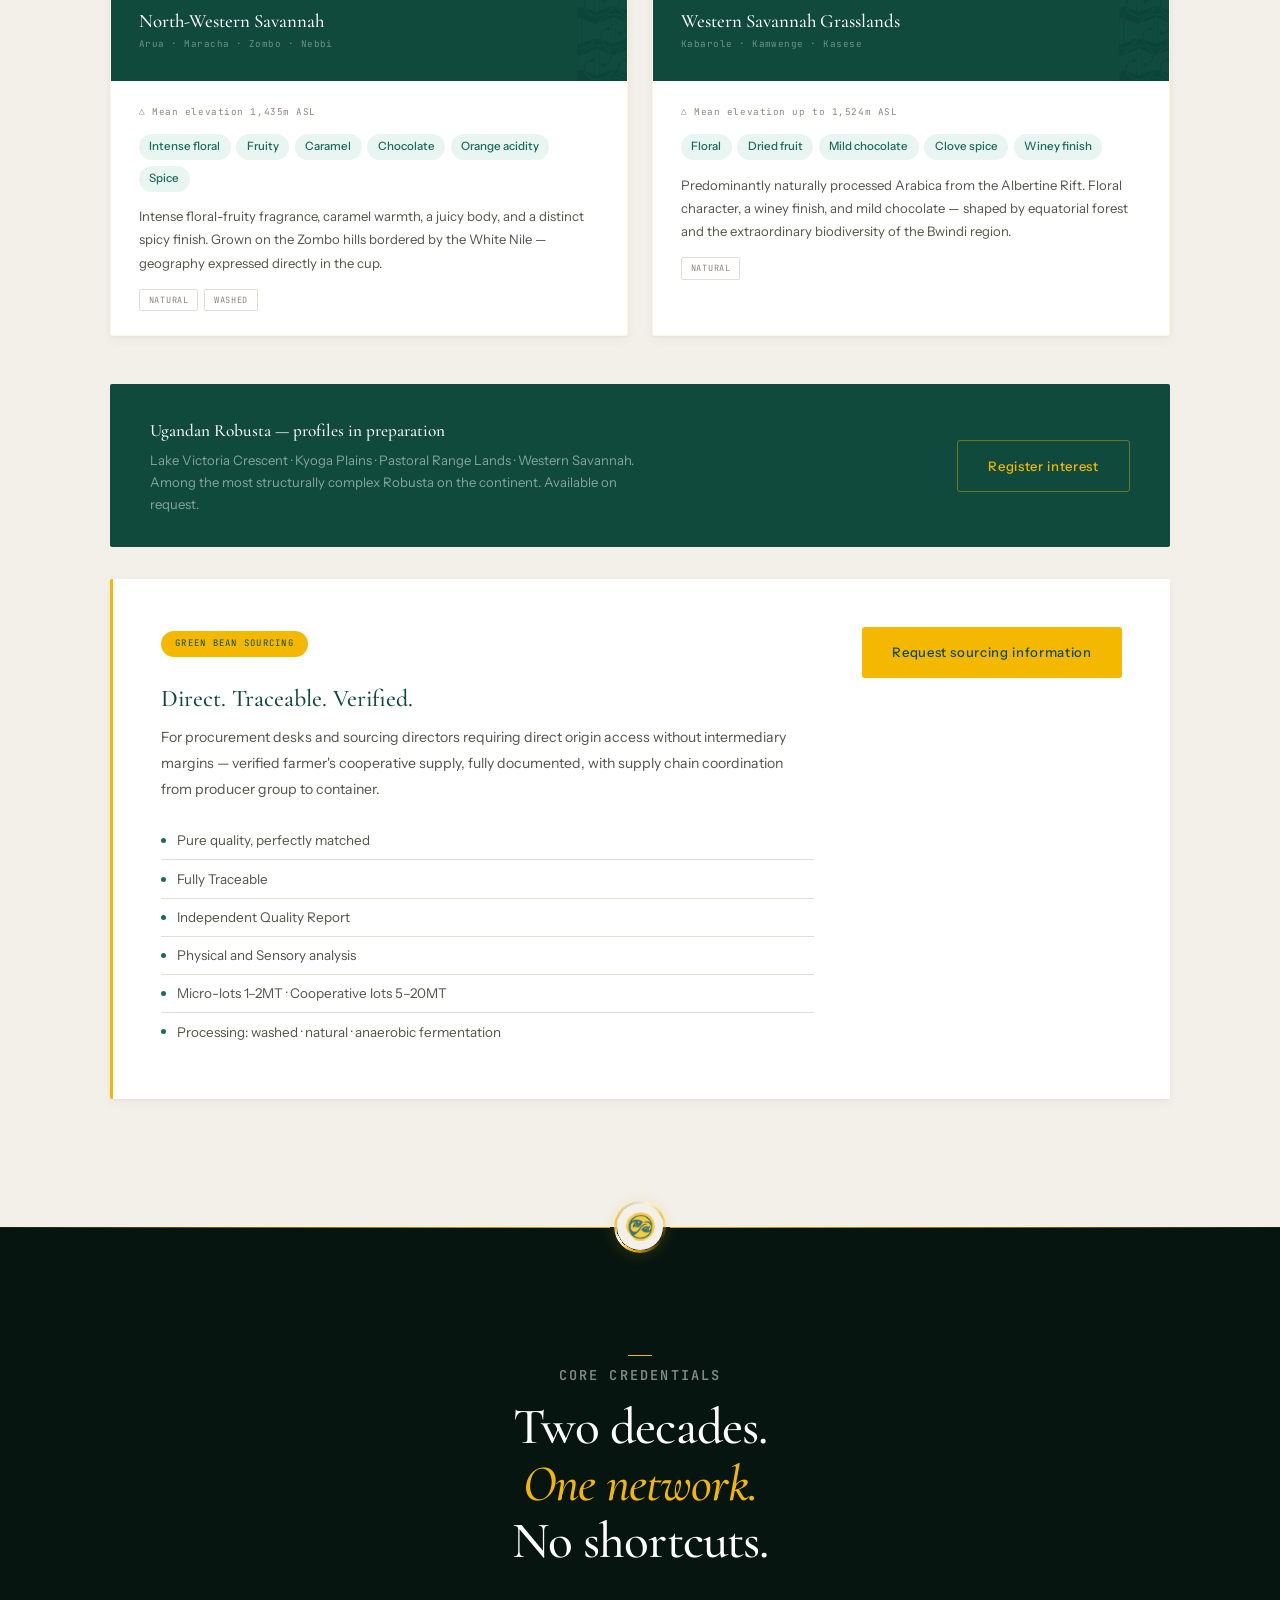
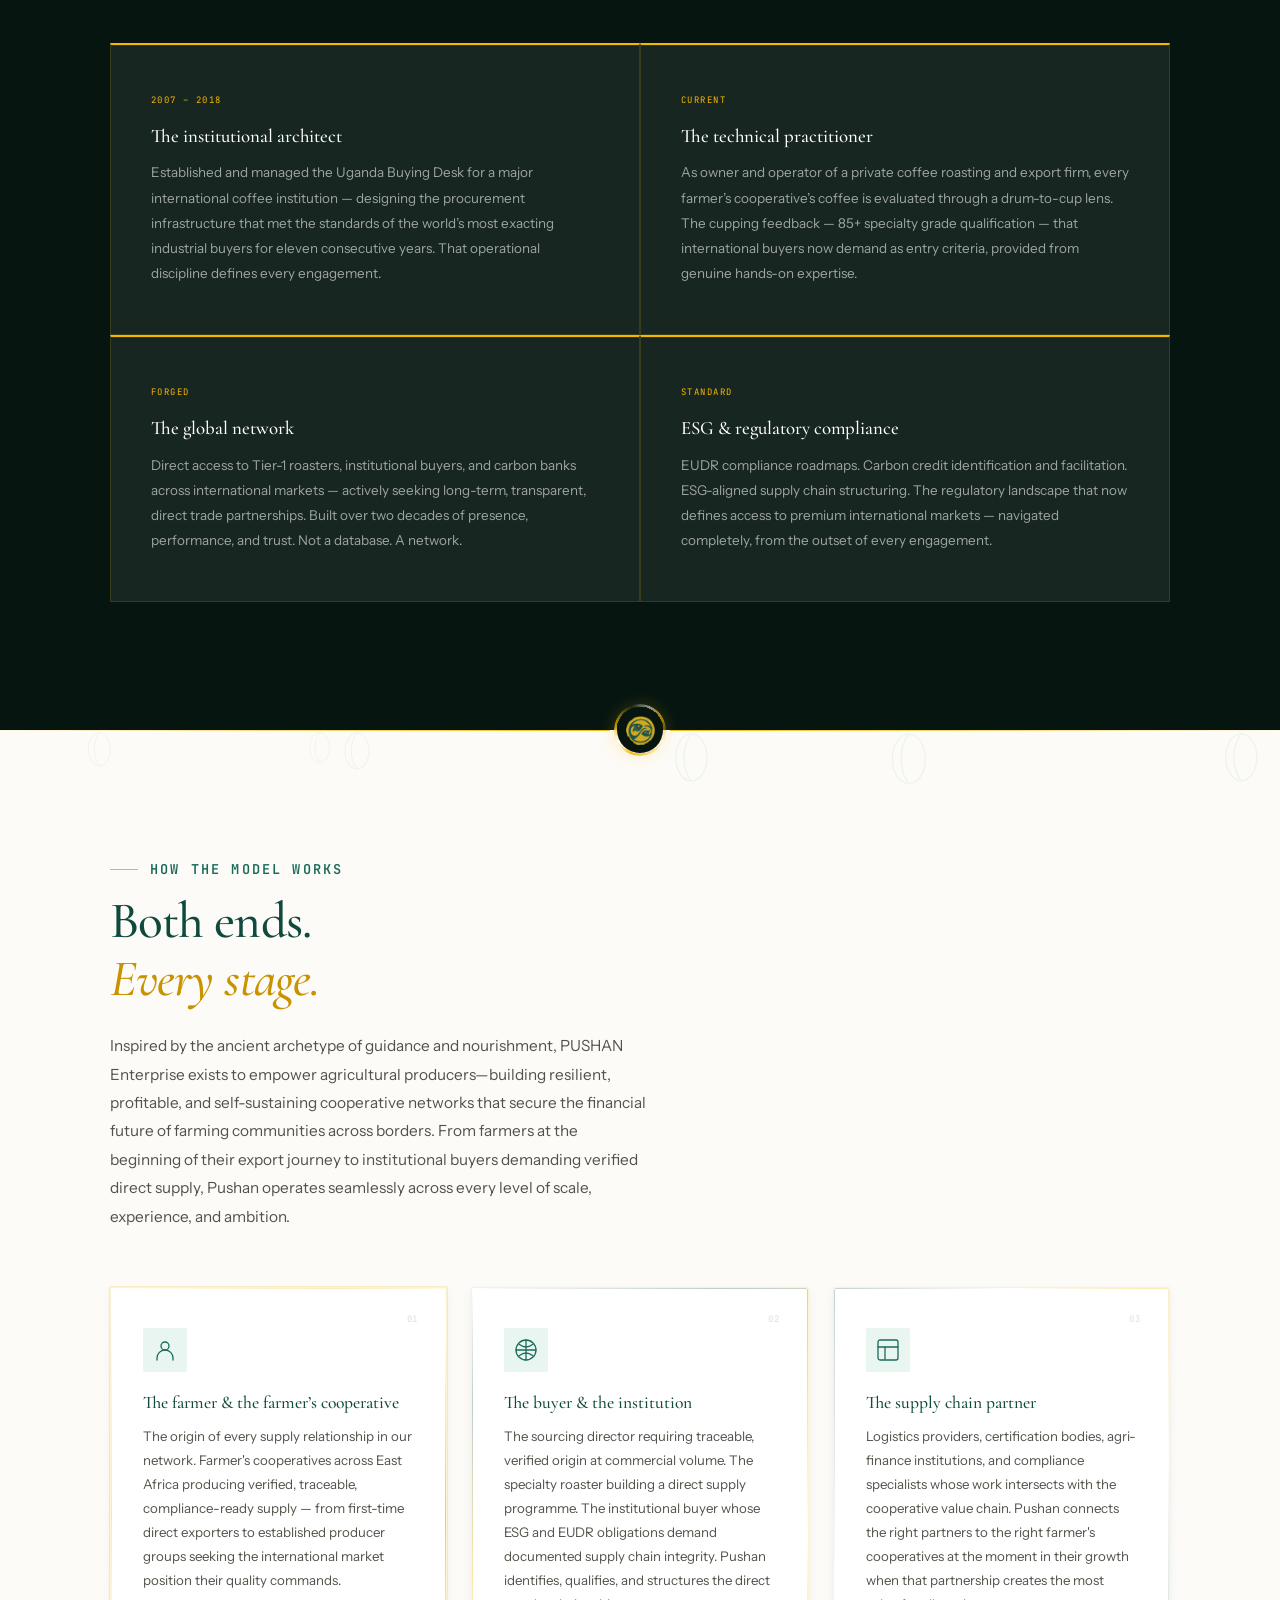
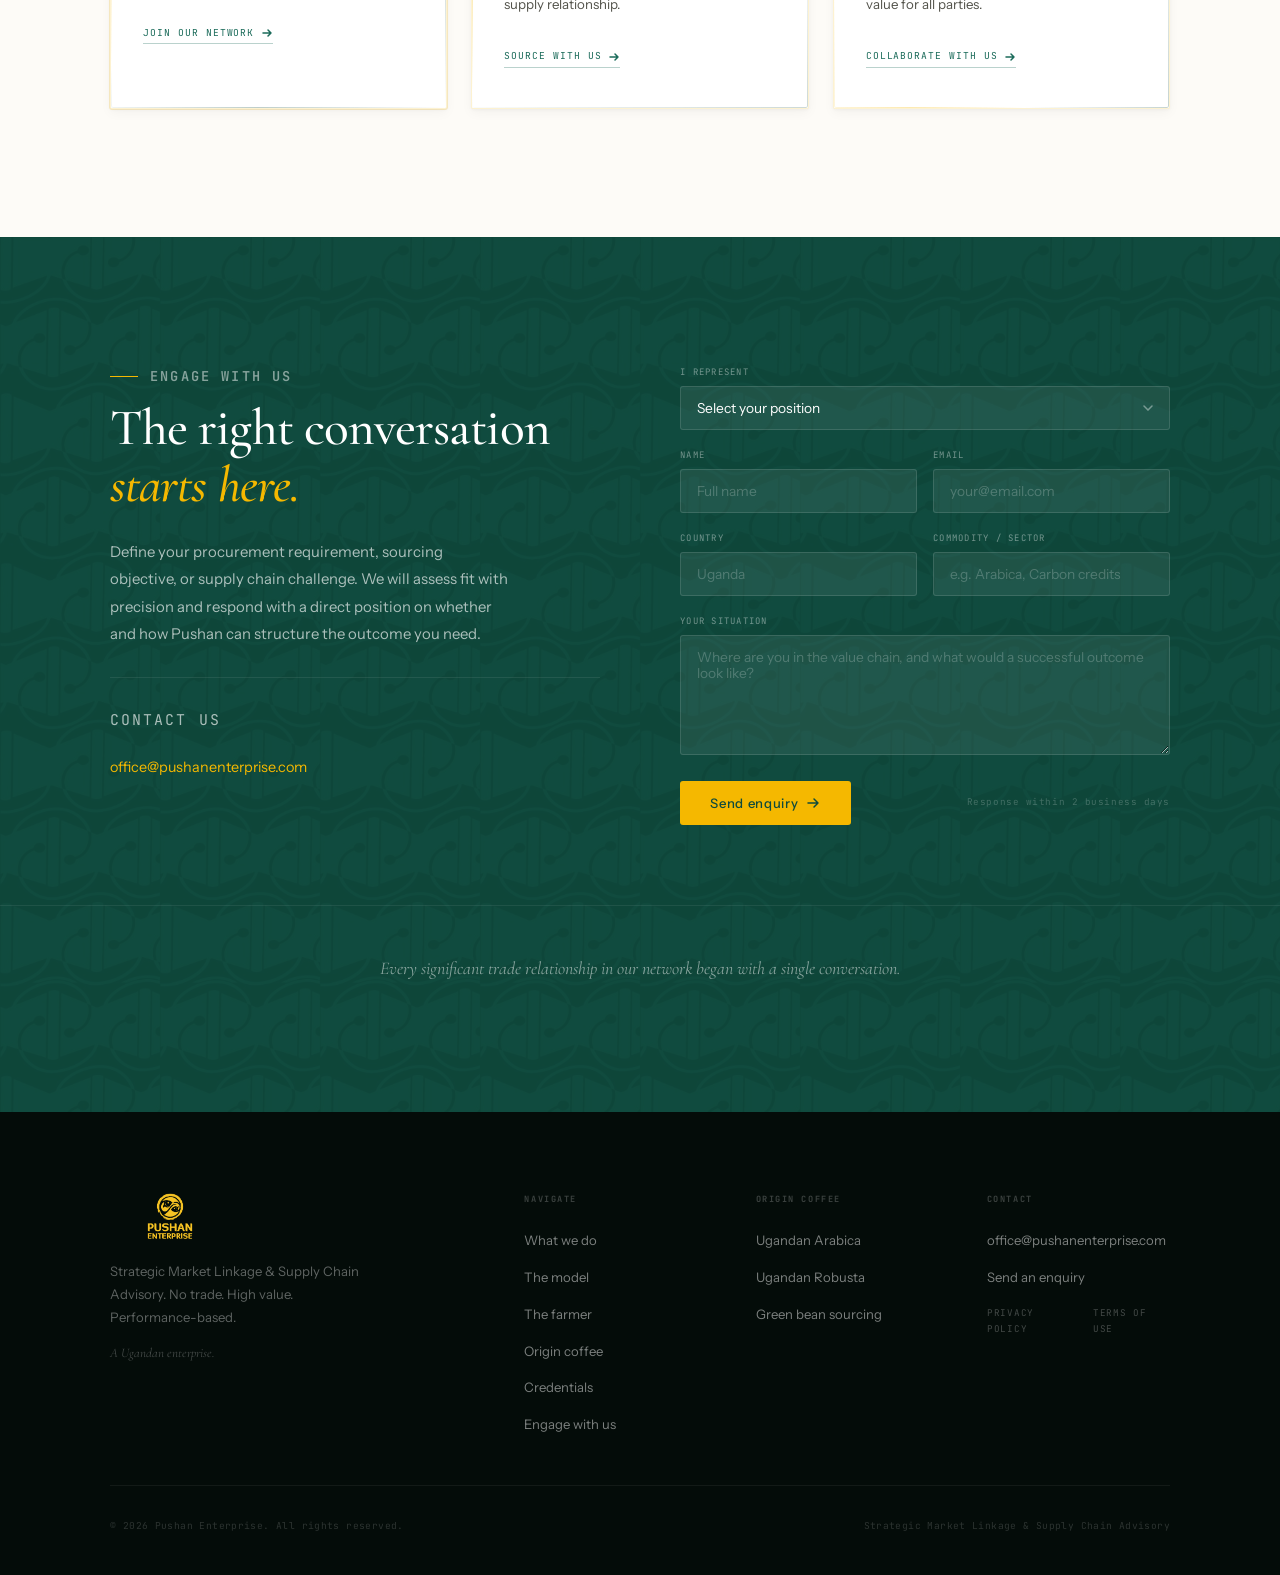
==== commit edf7daf7: "Add files via upload" ====
--- a/index.html
+++ b/index.html
@@ -42,6 +42,7 @@
     </a>
     <ul class="nav-links" role="list">
       <li><a href="#proposition">What we do</a></li>
+      <li><a href="#who">The model</a></li>
       <li class="has-drop">
         <a href="#coffee" class="drop-trigger" aria-haspopup="true" aria-expanded="false">
           Origin coffee
@@ -55,7 +56,6 @@
       </li>
       <li><a href="#farmer">The farmer</a></li>
       <li><a href="#credentials">Credentials</a></li>
-      <li><a href="#who">The model</a></li>
       <li><a href="#contact" class="nav-cta">Engage with us</a></li>
     </ul>
     <div class="nav-right">
@@ -157,7 +157,7 @@
   <div class="container">
     <div class="cred-strip-grid">
       <div class="cs-item reveal">
-        <span class="cs-num" data-count="6000" data-suffix="+">6000+</span>
+        <span class="cs-num" data-count="2000" data-suffix="+">2000+</span>
         <span class="cs-label">FARMERS EMPOWERED</span>
       </div>
       <div class="cs-item reveal">
@@ -165,6 +165,10 @@
         <span class="cs-label">COOPERATIVES IMPACTED</span>
       </div>
       <div class="cs-item reveal">
+        <span class="cs-num" data-count="6500" data-suffix="+">6,500+</span>
+        <span class="cs-label">ACRES OF COFFEE PLANTATION</span>
+      </div>
+      <div class="cs-item reveal">
         <span class="cs-num" data-count="20" data-suffix="+">20+</span>
         <span class="cs-label">Years of verified social capital</span>
       </div>
@@ -181,7 +185,7 @@
   <div class="container">
     <div class="prop-grid">
       <div class="prop-left">
-        <span class="label reveal">What we do</span>
+        <span class="label reveal">The model</span>
         <h2 id="prop-heading" class="dh reveal">No trade.<br/><em>High value.</em></h2>
         <p class="bt reveal">At PUSHAN Enterprise, our mission is to act as the steady compass for agricultural and commercial cooperatives. We combine strategic advisory, market intelligence, and sustainable development strategies to clear barriers, optimize operations, and guide smallholder communities toward lasting prosperity.
           Full transparency across counterparty profiles, pricing structures, and contractual terms is standard from the outset.</p>
